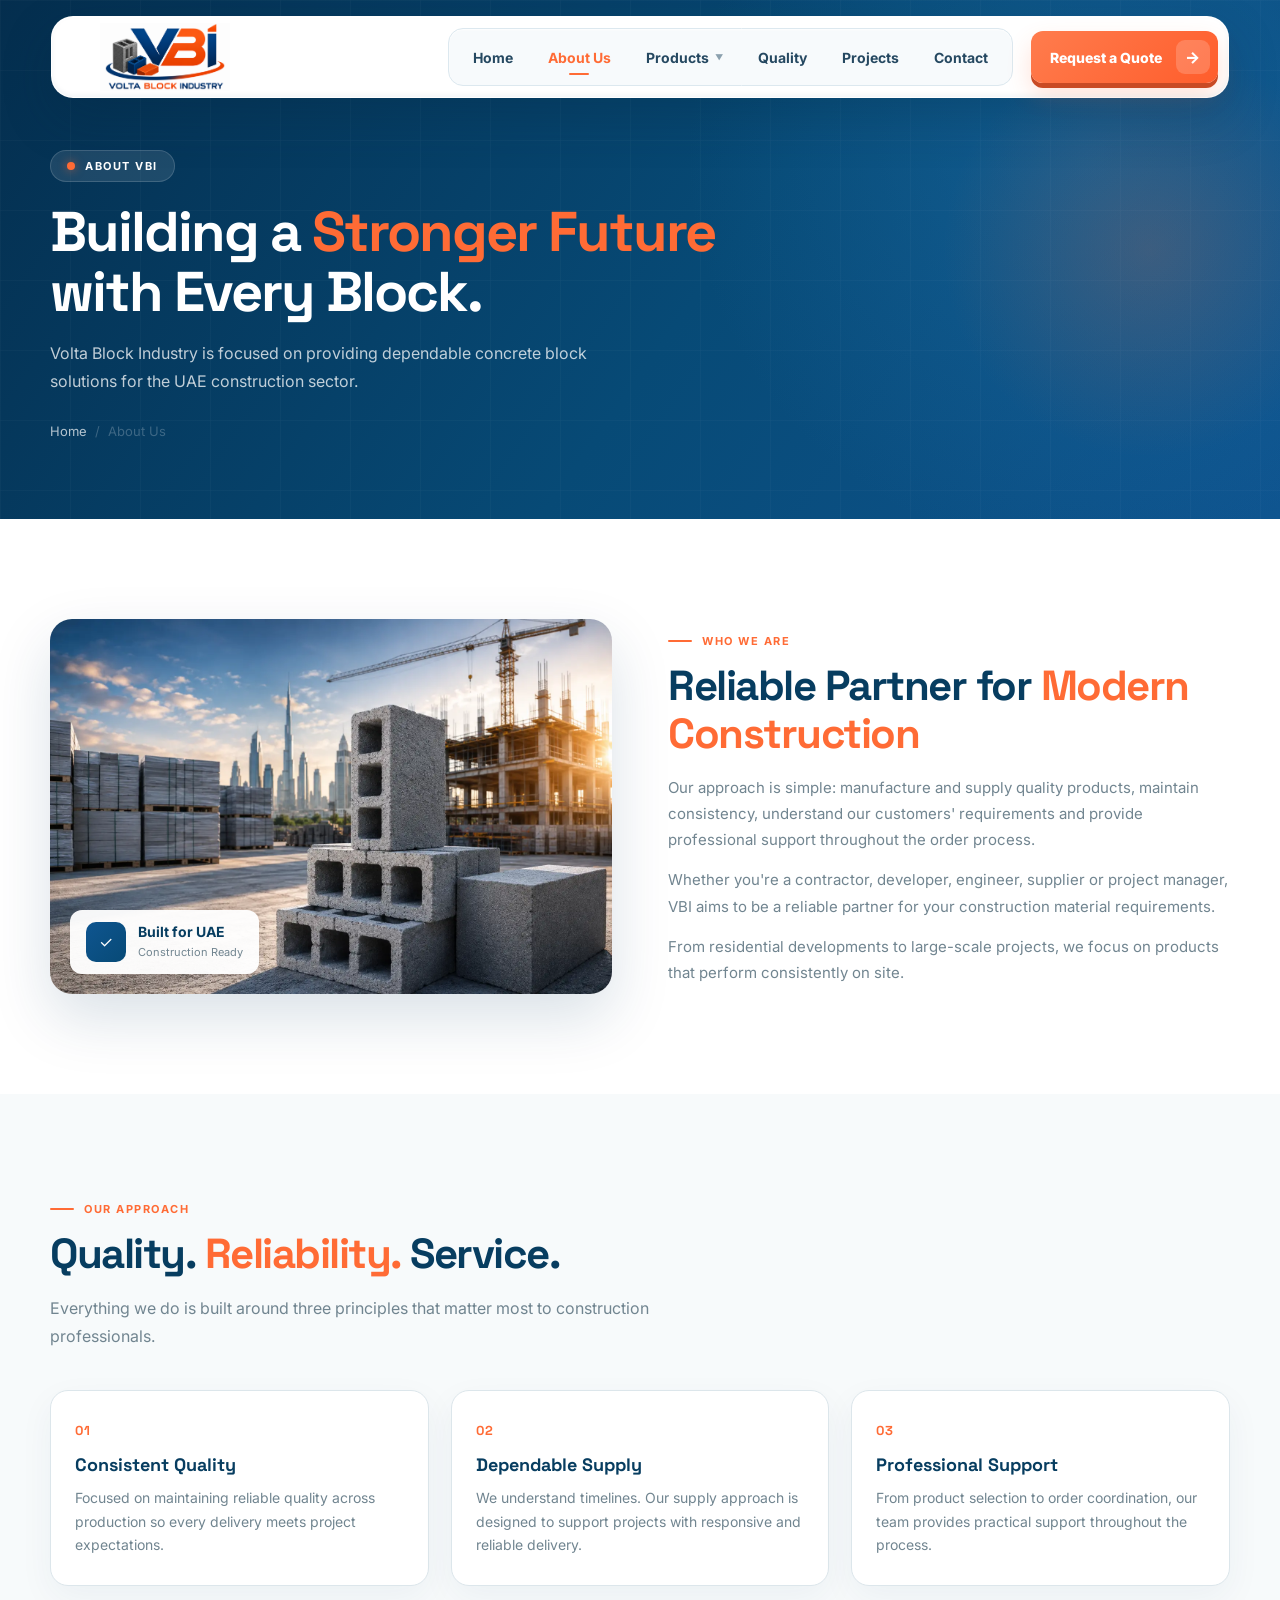
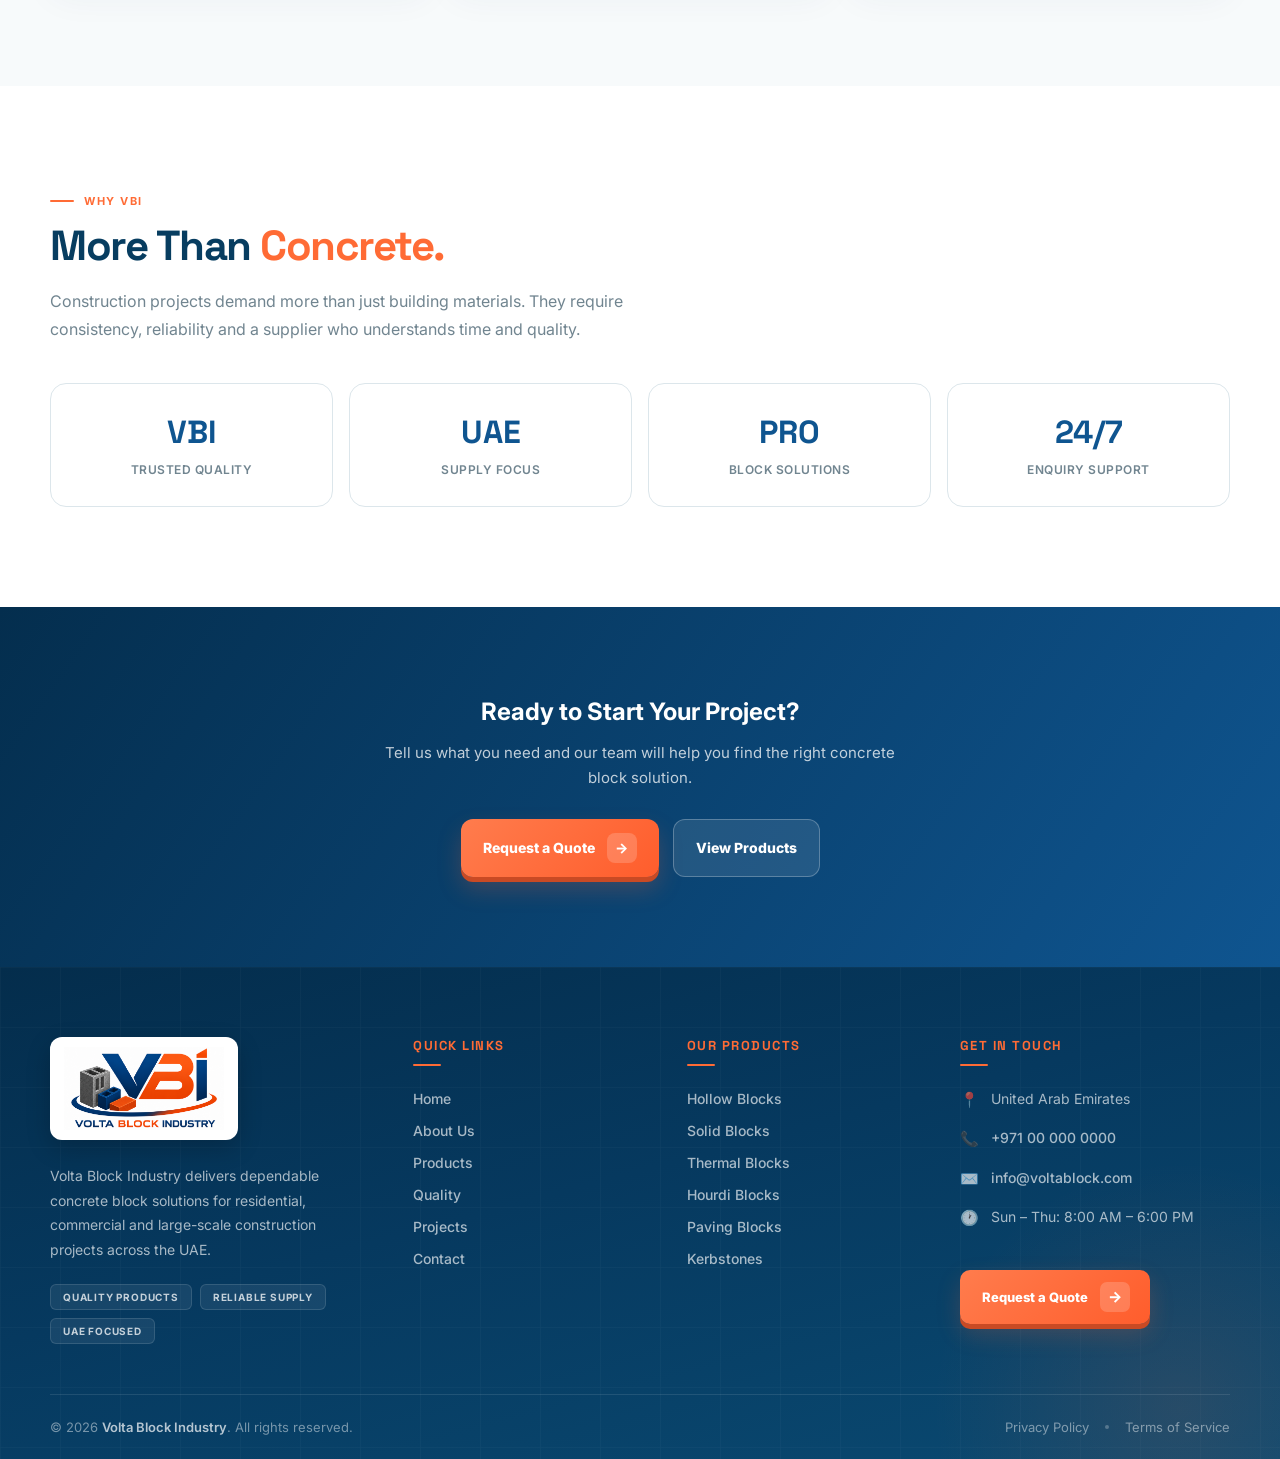
==== about.html @ 6145a767 "Refactor contact and thank-you pages; enhance responsive styles. Updated HTML structure and improved" ====
<!DOCTYPE html>
<html lang="en">
<head>
    <meta charset="UTF-8">
    <meta name="viewport" content="width=device-width, initial-scale=1.0">
    <meta name="description" content="Learn about Volta Block Industry – dependable concrete block solutions for UAE construction.">
    <title>About Us | Volta Block Industry</title>
    <link rel="stylesheet" href="assets/css/main.css">
    <link rel="stylesheet" href="assets/css/responsive.css">
    <link rel="stylesheet" href="assets/css/pages.css">
    
    <link rel="preconnect" href="https://fonts.googleapis.com">
    <link rel="preconnect" href="https://fonts.gstatic.com" crossorigin>
    <link href="https://fonts.googleapis.com/css2?family=Inter:wght@400;500;600;700;800&family=Space+Grotesk:wght@500;600;700&display=swap" rel="stylesheet">
</head>
<body class="page-body">
<header class="site-header">
    <div class="header-box">
        <a href="index.html" class="logo-box">
            <img src="assets/images/logos/Volta-Brick-logo-two.png" alt="Volta Block Industry">
        </a>
        <nav class="main-nav" id="mainNav">
            <a href="index.html">Home</a>
            <a href="about.html" class="nav-active">About Us</a>
            <a href="products.html" class="product-link">Products <span>▼</span></a>
            <a href="quality.html">Quality</a>
            <a href="projects.html">Projects</a>
            <a href="contact.html">Contact</a>
        </nav>
        <a href="contact.html" class="quote-btn">
            Request a Quote
            <span class="quote-arrow">→</span>
        </a>
        <button class="menu-btn" id="menuBtn" type="button" aria-label="Toggle navigation menu" aria-expanded="false" aria-controls="mainNav">
            <span></span><span></span><span></span>
        </button>
    </div>
</header>

<section class="page-hero">
  <div class="page-hero-grid"></div>
  <div class="page-hero-glow"></div>
  <div class="page-hero-inner">
    <div class="page-hero-badge"><i></i> ABOUT VBI</div>
    <h1>Building a <strong>Stronger Future</strong> with Every Block.</h1>
    <p>Volta Block Industry is focused on providing dependable concrete block solutions for the UAE construction sector.</p>
    <div class="page-breadcrumb">
      <a href="index.html">Home</a>
      <span>/</span>
      <span>About Us</span>
    </div>
  </div>
</section>

<section class="page-section alt">
  <div class="page-container">
    <div class="page-split">
      <div class="page-media">
        <img src="assets/images/hero/Block-first.webp" alt="VBI concrete blocks">
        <div class="page-media-badge">
          <div class="page-media-icon">✓</div>
          <div>
            <strong>Built for UAE</strong>
            <small>Construction Ready</small>
          </div>
        </div>
      </div>
      <div class="page-copy">
        <div class="page-eyebrow">Who We Are</div>
        <h2>Reliable Partner for <strong>Modern Construction</strong></h2>
        <p>Our approach is simple: manufacture and supply quality products, maintain consistency, understand our customers' requirements and provide professional support throughout the order process.</p>
        <p>Whether you're a contractor, developer, engineer, supplier or project manager, VBI aims to be a reliable partner for your construction material requirements.</p>
        <p>From residential developments to large-scale projects, we focus on products that perform consistently on site.</p>
      </div>
    </div>
  </div>
</section>

<section class="page-section">
  <div class="page-container">
    <div class="page-eyebrow">Our Approach</div>
    <h2>Quality. <strong>Reliability.</strong> Service.</h2>
    <p class="page-lead">Everything we do is built around three principles that matter most to construction professionals.</p>
    <div class="feature-grid">
      <div class="feature-card">
        <span class="num">01</span>
        <h3>Consistent Quality</h3>
        <p>Focused on maintaining reliable quality across production so every delivery meets project expectations.</p>
      </div>
      <div class="feature-card">
        <span class="num">02</span>
        <h3>Dependable Supply</h3>
        <p>We understand timelines. Our supply approach is designed to support projects with responsive and reliable delivery.</p>
      </div>
      <div class="feature-card">
        <span class="num">03</span>
        <h3>Professional Support</h3>
        <p>From product selection to order coordination, our team provides practical support throughout the process.</p>
      </div>
    </div>
  </div>
</section>

<section class="page-section alt">
  <div class="page-container">
    <div class="page-eyebrow">Why VBI</div>
    <h2>More Than <strong>Concrete.</strong></h2>
    <p class="page-lead">Construction projects demand more than just building materials. They require consistency, reliability and a supplier who understands time and quality.</p>
    <div class="stats-strip">
      <div class="stat-box"><strong>VBI</strong><span>Trusted Quality</span></div>
      <div class="stat-box"><strong>UAE</strong><span>Supply Focus</span></div>
      <div class="stat-box"><strong>PRO</strong><span>Block Solutions</span></div>
      <div class="stat-box"><strong>24/7</strong><span>Enquiry Support</span></div>
    </div>
  </div>
</section>

<section class="page-cta">
  <div class="page-container">
    <h2>Ready to Start Your Project?</h2>
    <p>Tell us what you need and our team will help you find the right concrete block solution.</p>
    <div class="page-cta-actions">
      <a href="contact.html" class="btn-primary">Request a Quote <span>→</span></a>
      <a href="products.html" class="btn-secondary">View Products</a>
    </div>
  </div>
</section>

<footer class="site-footer">
  <div class="footer-grid"></div>
  <div class="footer-glow"></div>
  <div class="footer-container">
    <div class="footer-top">
      <div class="footer-brand">
        <a href="index.html" class="footer-logo">
          <img src="assets/images/logos/Volta-Brick-logo-two.png" alt="Volta Block Industry">
        </a>
        <p>Volta Block Industry delivers dependable concrete block solutions for residential, commercial and large-scale construction projects across the UAE.</p>
        <div class="footer-badges">
          <span>Quality Products</span>
          <span>Reliable Supply</span>
          <span>UAE Focused</span>
        </div>
      </div>
      <div class="footer-col">
        <h4>Quick Links</h4>
        <ul>
          <li><a href="index.html">Home</a></li>
          <li><a href="about.html">About Us</a></li>
          <li><a href="products.html">Products</a></li>
          <li><a href="quality.html">Quality</a></li>
          <li><a href="projects.html">Projects</a></li>
          <li><a href="contact.html">Contact</a></li>
        </ul>
      </div>
      <div class="footer-col">
        <h4>Our Products</h4>
        <ul>
          <li><a href="products.html">Hollow Blocks</a></li>
          <li><a href="products.html">Solid Blocks</a></li>
          <li><a href="products.html">Thermal Blocks</a></li>
          <li><a href="products.html">Hourdi Blocks</a></li>
          <li><a href="products.html">Paving Blocks</a></li>
          <li><a href="products.html">Kerbstones</a></li>
        </ul>
      </div>
      <div class="footer-col footer-contact">
        <h4>Get in Touch</h4>
        <ul class="footer-contact-list">
          <li><span class="footer-icon">📍</span><span>United Arab Emirates</span></li>
          <li><span class="footer-icon">📞</span><a href="tel:+971000000000">+971 00 000 0000</a></li>
          <li><span class="footer-icon">✉️</span><a href="mailto:info@voltablock.com">info@voltablock.com</a></li>
          <li><span class="footer-icon">🕐</span><span>Sun – Thu: 8:00 AM – 6:00 PM</span></li>
        </ul>
        <a href="contact.html" class="footer-cta">Request a Quote <span>→</span></a>
      </div>
    </div>
    <div class="footer-bottom">
      <p>&copy; 2026 <strong>Volta Block Industry</strong>. All rights reserved.</p>
      <div class="footer-bottom-links">
        <a href="#">Privacy Policy</a>
        <span class="footer-divider"></span>
        <a href="#">Terms of Service</a>
      </div>
    </div>
  </div>
</footer>
<script src="assets/js/main.js" defer></script>
</body>
</html>
---- assets/css/main.css ----
:root {
    --blue: #0f5590;
    --dark: #06395f;
    --deep: #042d4c;
    --orange: #ff6b35;
    --white: #ffffff;
    --text: #183d57;
    --vbi-blue: #0f5590;
    --vbi-dark: #073d60;
    --vbi-orange: #ff6b35;
    --vbi-light: #f5f9fb;
    --vbi-text: #718590;
    --vbi-border: #dce6eb;
    --container-max: 1260px;
    --section-padding: clamp(60px, 8vw, 110px);
}

* {
    margin: 0;
    padding: 0;
    box-sizing: border-box;
}

html {
    scroll-behavior: smooth;
}

body {
    font-family: 'Inter', sans-serif;
    overflow-x: hidden;
    background: #f7fafb;
    color: var(--vbi-dark);
    -webkit-font-smoothing: antialiased;
    -moz-osx-font-smoothing: grayscale;
}
  button,
        a {
            font-family: inherit;
        }
a {
    text-decoration: none;
}


/* =====================================================
   HEADER
===================================================== */

.site-header {
    position: fixed;
    top: 16px;
    left: 0;
    width: 100%;
    z-index: 9999;
}

.header-box {

    width: 92%;
    max-width: 1260px;

    height: 82px;

    margin: auto;

    display: flex;
    align-items: center;

    padding: 6px 10px 6px 18px;

    background:
        white;

    border: 1px solid rgba(255, 255, 255, .95);

    border-radius: 22px;

    box-shadow:

        0 20px 50px rgba(0, 35, 60, .22),

        inset 0 1px 1px rgba(255, 255, 255, 1),

        inset 0 -2px 5px rgba(10, 70, 100, .06);

    backdrop-filter: blur(20px);

    position: relative;
}


/* =====================================================
   LOGO AREA

   IMPORTANT:
   Wrapper controls the logo height so it never
   comes outside the header.
===================================================== */

.logo-box {

    width: 220px;
    height: 70px;

    display: flex;
    align-items: center;
    justify-content: flex-start;

    overflow: hidden;

    flex-shrink: 0;

    position: relative;
}


/*
   Logo itself
*/

.logo-box img {

    display: block;

    width: 190px;
    height: auto;

    max-height: 68px;

    object-fit: contain;

    object-position: center;

    transition:
        transform .4s ease,
        filter .4s ease;
}


/*
   Hover
*/

.logo-box:hover img {

    transform: scale(1.025);

    filter:
        drop-shadow(0 7px 10px rgba(15, 85, 144, .15));
}


/* =====================================================
   NAVIGATION
===================================================== */

.main-nav {

    height: 58px;

    margin-left: auto;

    display: flex;
    align-items: center;

    gap: 35px;

    padding: 0 24px;

    border-radius: 15px;

    background: #f7fafc;

    border: 1px solid #dce8ef;

    box-shadow:
        inset 0 1px 2px rgba(255, 255, 255, .9);

}


.main-nav a {

    position: relative;

    color: #254861;

    font-size: 14px;

    font-weight: 700;

    white-space: nowrap;

    transition: .3s ease;
}


.main-nav a:hover {
    color: var(--orange);
}


.main-nav a::after {

    content: "";

    position: absolute;

    left: 50%;
    bottom: -9px;

    width: 0;
    height: 2px;

    border-radius: 10px;

    background: var(--orange);

    transform: translateX(-50%);

    transition: .3s ease;
}


.main-nav a:hover::after {
    width: 20px;
}


/* Products */

.product-link {

    display: flex;

    align-items: center;

    gap: 6px;
}


.product-link span {

    color: #8ba0ae;

    font-size: 8px;
}


/* =====================================================
   QUOTE BUTTON
===================================================== */

.quote-btn {

    height: 52px;

    margin-left: 18px;

    padding-left: 19px;
    padding-right: 8px;

    display: flex;
    align-items: center;

    gap: 14px;

    color: white;

    background:
        linear-gradient(135deg,
            #ff7c4d,
            #ff5d2c);

    border-radius: 12px;

    font-size: 14px;

    font-weight: 800;

    box-shadow:
        0 5px 0 #c94a24,
        0 12px 25px rgba(255, 107, 53, .20);

    transition: .3s ease;
}


.quote-btn:hover {

    transform: translateY(-3px);

    box-shadow:
        0 8px 0 #c94a24,
        0 18px 30px rgba(255, 107, 53, .28);
}


.quote-arrow {

    width: 34px;
    height: 34px;

    display: flex;
    align-items: center;
    justify-content: center;

    border-radius: 9px;

    background: rgba(255, 255, 255, .18);

    font-size: 16px;
}


/* =====================================================
   MOBILE MENU
===================================================== */

.menu-btn {

    display: none;

    width: 45px;
    height: 45px;

    border: 1px solid #dbe6ed;

    border-radius: 11px;

    background: #f7fafc;

    cursor: pointer;

    align-items: center;
    justify-content: center;

    flex-direction: column;

    gap: 5px;
}


.menu-btn span {

    width: 20px;
    height: 2px;

    border-radius: 5px;

    background: var(--blue);
}


/* =====================================================
   HERO
===================================================== */

.hero {

    min-height: 820px;

    position: relative;

    overflow: hidden;

    color: white;

    background:

        radial-gradient(circle at 85% 40%,
            rgba(33, 119, 176, .55),
            transparent 30%),

        linear-gradient(120deg,
            #042e4e,
            #074a76 58%,
            #0f5590);
}


/* =====================================================
   BACKGROUND GRID
===================================================== */

.hero-grid {

    position: absolute;

    inset: 0;

    opacity: .055;

    background-image:

        linear-gradient(rgba(255, 255, 255, .5) 1px,
            transparent 1px),

        linear-gradient(90deg,
            rgba(255, 255, 255, .5) 1px,
            transparent 1px);

    background-size: 75px 75px;
}


/* =====================================================
   BACKGROUND ORBITS
===================================================== */

.orbit-one {

    position: absolute;

    width: 700px;
    height: 700px;

    right: -260px;
    top: 100px;

    border-radius: 50%;

    border: 1px solid rgba(255, 255, 255, .12);

    box-shadow:

        0 0 0 50px rgba(255, 255, 255, .025),

        0 0 0 100px rgba(255, 255, 255, .012);

    animation:
        rotateOrbit 30s linear infinite;
}


.orbit-two {

    position: absolute;

    width: 480px;
    height: 480px;

    right: -100px;
    top: 210px;

    border-radius: 50%;

    border: 1px dashed rgba(255, 107, 53, .30);

    animation:
        rotateOrbitReverse 22s linear infinite;
}


@keyframes rotateOrbit {

    from {
        transform: rotate(0deg);
    }

    to {
        transform: rotate(360deg);
    }

}


@keyframes rotateOrbitReverse {

    from {
        transform: rotate(360deg);
    }

    to {
        transform: rotate(0deg);
    }

}


/* =====================================================
   SLIDER
===================================================== */

.slider {

    position: relative;

    min-height: 820px;

    width: 100%;
}


.slide {

    position: absolute;

    inset: 0;

    opacity: 0;

    visibility: hidden;

    pointer-events: none;

    transition:
        opacity 1s cubic-bezier(.22, 1, .36, 1);
}


.slide.active {

    opacity: 1;

    visibility: visible;

    pointer-events: auto;
}


.slide-inner {

    width: 92%;
    max-width: 1260px;

    min-height: 820px;

    margin: auto;

    display: flex;
    align-items: center;

    position: relative;
}


/* =====================================================
   LEFT CONTENT
===================================================== */

.hero-content {

    width: 53%;

    position: relative;

    z-index: 10;
}


/* Badge */

.hero-badge {

    display: inline-flex;

    align-items: center;

    gap: 9px;

    padding: 9px 16px;

    border-radius: 50px;

    border: 1px solid rgba(255, 255, 255, .22);

    background: rgba(255, 255, 255, .055);

    backdrop-filter: blur(12px);

    color: white;

    font-size: 10px;

    font-weight: 800;

    letter-spacing: .6px;

    text-transform: uppercase;
}


.badge-dot {

    width: 8px;
    height: 8px;

    border-radius: 50%;

    background: var(--orange);

    box-shadow:
        0 0 14px var(--orange);
}


/* Heading */

.hero-content h1 {

    margin-top: 27px;

    font-family: 'Space Grotesk', sans-serif;

    font-size: clamp(50px, 5.4vw, 76px);

    line-height: 1.01;

    letter-spacing: -4px;

    font-weight: 600;
}


.hero-content h1 span {
    color: var(--orange);
}


/* Text */

.hero-description {

    max-width: 590px;

    margin-top: 26px;

    color: rgba(255, 255, 255, .68);

    font-size: 16px;

    line-height: 1.9;
}


/* =====================================================
   HERO BUTTONS
===================================================== */

.hero-actions {

    display: flex;

    align-items: center;

    gap: 14px;

    margin-top: 31px;
}


.primary-btn {

    height: 52px;

    display: flex;
    align-items: center;

    gap: 14px;

    padding-left: 20px;
    padding-right: 8px;

    border-radius: 11px;

    color: white;

    background:
        linear-gradient(135deg,
            #ff7b4d,
            #ff5d2c);

    box-shadow:
        0 5px 0 #c94b24;

    font-size: 14px;

    font-weight: 800;

    transition: .3s ease;
}


.primary-btn:hover {

    transform: translateY(-3px);

    box-shadow:
        0 8px 0 #c94b24;
}


.primary-arrow {

    width: 34px;
    height: 34px;

    display: flex;
    align-items: center;
    justify-content: center;

    border-radius: 8px;

    background: rgba(255, 255, 255, .18);

    font-size: 16px;
}


.secondary-btn {

    height: 52px;

    display: flex;
    align-items: center;

    padding: 0 22px;

    color: white;

    border: 1px solid rgba(255, 255, 255, .25);

    border-radius: 11px;

    background: rgba(255, 255, 255, .05);

    backdrop-filter: blur(10px);

    font-size: 14px;

    font-weight: 700;

    transition: .3s ease;
}


.secondary-btn:hover {

    background: white;

    color: var(--blue);
}


/* =====================================================
   STATS
===================================================== */

.hero-stats {

    display: flex;

    gap: 40px;

    margin-top: 42px;
}


.stat {

    display: flex;

    flex-direction: column;

    gap: 5px;
}


.stat strong {

    color: var(--orange);

    font-family: 'Space Grotesk';

    font-size: 18px;
}


.stat span {

    color: rgba(255, 255, 255, .42);

    font-size: 10px;

    letter-spacing: 1px;

    text-transform: uppercase;
}


/* =====================================================
   RIGHT IMAGE
===================================================== */

.hero-visual {

    position: absolute;

    right: -5px;

    top: 50%;

    width: 590px;
    height: 550px;

    transform: translateY(-50%);

    z-index: 5;
}


/* Image Card */

.image-card {

    position: absolute;

    top: 45px;
    right: 20px;

    width: 520px;
    height: 430px;

    overflow: hidden;

    border-radius: 28px;

    border: 1px solid rgba(255, 255, 255, .23);

    background: #163d5b;

    box-shadow:

        0 35px 80px rgba(0, 0, 0, .34),

        0 0 0 8px rgba(255, 255, 255, .025);

    transform:
        perspective(1200px) rotateY(-7deg);

    transition:
        transform .8s cubic-bezier(.22, 1, .36, 1);
}


.image-card:hover {

    transform:
        perspective(1200px) rotateY(-2deg) scale(1.015);
}


.image-card img {

    width: 100%;
    height: 100%;

    object-fit: cover;

    transform: scale(1.05);

    transition:
        transform 7s cubic-bezier(.22, 1, .36, 1);
}


.slide.active .image-card img {
    transform: scale(1.12);
}


.image-card::after {

    content: "";

    position: absolute;

    inset: 0;

    background:
        linear-gradient(135deg,
            rgba(15, 85, 144, .05),
            rgba(255, 107, 53, .25));
}


/* =====================================================
   FLOAT CARD
===================================================== */

.info-card {

    position: absolute;

    left: -5px;

    bottom: 45px;

    width: 215px;

    min-height: 76px;

    display: flex;

    align-items: center;

    gap: 12px;

    padding: 12px;

    border-radius: 15px;

    background: rgba(4, 40, 65, .92);

    border: 1px solid rgba(255, 255, 255, .15);

    backdrop-filter: blur(16px);

    box-shadow:
        0 20px 45px rgba(0, 0, 0, .30);

    animation:
        floatingCard 5s ease-in-out infinite;
}


.info-icon {

    width: 43px;
    height: 43px;

    flex-shrink: 0;

    display: flex;
    align-items: center;
    justify-content: center;

    border-radius: 10px;

    background: var(--orange);

    font-weight: 800;
}


.info-card strong {

    display: block;

    font-size: 12px;
}


.info-card small {

    display: block;

    margin-top: 5px;

    color: rgba(255, 255, 255, .43);

    font-size: 11px;
}


@keyframes floatingCard {

    0%,
    100% {
        transform: translateY(0);
    }

    50% {
        transform: translateY(-9px);
    }

}


/* =====================================================
   ORANGE 3D CARD
===================================================== */

.orange-card {

    position: absolute;

    right: -2px;

    bottom: 18px;

    width: 145px;
    height: 75px;

    display: flex;
    align-items: center;
    justify-content: center;

    border-radius: 14px;

    background:
        linear-gradient(135deg,
            #ff7b4c,
            #f45222);

    box-shadow:
        0 22px 45px rgba(0, 0, 0, .30);

    color: white;

    font-family: 'Space Grotesk';

    font-size: 15px;

    font-weight: 700;

    transform: rotate(-4deg);

    animation:
        orangeFloat 5.5s ease-in-out infinite;
}


@keyframes orangeFloat {

    0%,
    100% {
        transform:
            rotate(-4deg) translateY(0);
    }

    50% {
        transform:
            rotate(-2deg) translateY(-10px);
    }

}


/* =====================================================
   SLIDE DIFFERENT ANIMATIONS
===================================================== */


/* -------- SLIDE 1 -------- */

.slide-one .hero-content {

    opacity: 0;

    transform: translateX(-45px);
}


.slide-one .hero-visual {

    opacity: 0;

    transform:
        translateY(-50%) translateX(45px);
}


.slide-one.active .hero-content {

    animation:
        slideOneText 1s cubic-bezier(.22, 1, .36, 1) forwards;
}


.slide-one.active .hero-visual {

    animation:
        slideOneImage 1.15s cubic-bezier(.22, 1, .36, 1) forwards;
}


@keyframes slideOneText {

    to {
        opacity: 1;
        transform: translateX(0);
    }

}


@keyframes slideOneImage {

    to {
        opacity: 1;

        transform:
            translateY(-50%) translateX(0);
    }

}


/* -------- SLIDE 2 -------- */

.slide-two .hero-content {

    opacity: 0;

    transform: translateY(40px);
}


.slide-two .hero-visual {

    opacity: 0;

    transform:
        translateY(-50%) scale(.92);
}


.slide-two.active .hero-content {

    animation:
        slideTwoText 1s cubic-bezier(.22, 1, .36, 1) forwards;
}


.slide-two.active .hero-visual {

    animation:
        slideTwoImage 1.2s cubic-bezier(.22, 1, .36, 1) forwards;
}


@keyframes slideTwoText {

    to {
        opacity: 1;
        transform: translateY(0);
    }

}


@keyframes slideTwoImage {

    to {
        opacity: 1;

        transform:
            translateY(-50%) scale(1);
    }

}


/* -------- SLIDE 3 -------- */

.slide-three .hero-content {

    opacity: 0;

    transform: translateX(-25px);
}


.slide-three .hero-visual {

    opacity: 0;

    transform:
        translateY(-50%) translateX(30px) rotate(2deg) scale(.96);
}


.slide-three.active .hero-content {

    animation:
        slideThreeText 1s cubic-bezier(.22, 1, .36, 1) forwards;
}


.slide-three.active .hero-visual {

    animation:
        slideThreeImage 1.15s cubic-bezier(.22, 1, .36, 1) forwards;
}


@keyframes slideThreeText {

    to {
        opacity: 1;
        transform: translateX(0);
    }

}


@keyframes slideThreeImage {

    to {

        opacity: 1;

        transform:
            translateY(-50%) translateX(0) rotate(0) scale(1);

    }

}


/* =====================================================
   CONTROLS
===================================================== */

.slider-controls {

    position: absolute;

    left: 4%;

    bottom: 28px;

    display: flex;

    align-items: center;

    gap: 8px;

    z-index: 100;
}


.slider-arrow {

    width: 42px;
    height: 42px;

    display: flex;
    align-items: center;
    justify-content: center;

    color: white;

    border: 1px solid rgba(255, 255, 255, .22);

    border-radius: 10px;

    background: rgba(255, 255, 255, .06);

    cursor: pointer;

    transition: .3s ease;
}


.slider-arrow:hover {

    background: white;

    color: var(--blue);

    transform: translateY(-2px);
}


.slider-dots {

    display: flex;

    align-items: center;

    gap: 6px;

    margin-left: 8px;
}


.slider-dot {

    width: 18px;
    height: 4px;

    border: 0;

    border-radius: 20px;

    background: rgba(255, 255, 255, .23);

    cursor: pointer;

    transition: .45s ease;
}


.slider-dot.active {

    width: 40px;

    background: var(--orange);
}


/* =====================================================
   COUNTER
===================================================== */

.slider-counter {

    position: absolute;

    right: 4%;

    bottom: 34px;

    z-index: 100;

    display: flex;

    align-items: center;

    gap: 10px;

    color: rgba(255, 255, 255, .4);

    font-size: 10px;

    letter-spacing: 2px;
}


.slider-counter strong {

    color: white;

    font-family: 'Space Grotesk';

    font-size: 18px;
}


.slider-counter i {

    width: 30px;
    height: 1px;

    background: rgba(255, 255, 255, .25);
}


/* =====================================================
   PROGRESS
===================================================== */

.slider-progress {

    position: absolute;

    left: 0;
    bottom: 0;

    width: 100%;
    height: 3px;

    background: rgba(255, 255, 255, .08);

    z-index: 200;
}


.slider-progress span {

    display: block;

    width: 0;

    height: 100%;

    background:
        linear-gradient(90deg,
            var(--blue),
            var(--orange));
}


.slider-progress span.running {

    width: 100%;

    transition:
        width 6.5s linear;
}

/* =====================================================
     Reliable Blocks  Section 
=====================================================  */
.vbi-trust-section {

    position: relative;

    overflow: hidden;

    padding: 120px 0 110px;

    background: #f5f8fa;

    color: #12384f;

}


/* =====================================================
   BACKGROUND
===================================================== */

.trust-grid {

    position: absolute;

    inset: 0;

    opacity: .45;

    background-image:

        linear-gradient(rgba(15, 85, 144, .045) 1px,
            transparent 1px),

        linear-gradient(90deg,
            rgba(15, 85, 144, .045) 1px,
            transparent 1px);

    background-size: 70px 70px;

    pointer-events: none;
}


.trust-glow {

    position: absolute;

    border-radius: 50%;

    filter: blur(10px);

    pointer-events: none;
}


.trust-glow-1 {

    width: 450px;
    height: 450px;

    right: -180px;
    top: 80px;

    background:
        radial-gradient(circle,
            rgba(15, 85, 144, .12),
            transparent 68%);
}


.trust-glow-2 {

    width: 350px;
    height: 350px;

    left: -180px;
    bottom: -100px;

    background:
        radial-gradient(circle,
            rgba(255, 107, 53, .08),
            transparent 68%);
}


/* =====================================================
   CONTAINER
===================================================== */

.trust-container {

    width: 92%;

    max-width: 1260px;

    margin: auto;

    position: relative;

    z-index: 2;
}


/* =====================================================
   TOP
===================================================== */

.trust-top {

    display: grid;

    grid-template-columns:
        1.05fr .95fr;

    gap: 80px;

    align-items: center;

}


/* =====================================================
   LABEL
===================================================== */

.trust-label {

    display: inline-flex;

    align-items: center;

    gap: 9px;

    padding: 9px 15px;

    border-radius: 50px;

    color: #0f5590;

    background: #eaf2f7;

    border: 1px solid #d6e5ee;

    font-size: 10px;

    font-weight: 800;

    letter-spacing: 1.4px;
}


.trust-label span {

    width: 7px;
    height: 7px;

    border-radius: 50%;

    background: #ff6b35;

    box-shadow:
        0 0 12px rgba(255, 107, 53, .5);
}


/* =====================================================
   HEADING
===================================================== */

.trust-content h2 {

    max-width: 650px;

    margin-top: 24px;

    font-family: 'Space Grotesk', 'Inter', sans-serif;

    font-size: clamp(42px, 4.4vw, 64px);

    line-height: 1.05;

    letter-spacing: -3px;

    font-weight: 600;

    color: #073d63;
}


.trust-content h2 strong {

    display: inline;

    color: #ff6b35;

    font-weight: 600;
}


/* =====================================================
   PARAGRAPHS
===================================================== */

.trust-content p {

    max-width: 670px;

    margin-top: 23px;

    color: #647b8a;

    font-size: 16px;

    line-height: 1.9;
}


.trust-content p+p {

    margin-top: 13px;
}


/* =====================================================
   BUTTON
===================================================== */

.trust-btn {

    display: inline-flex;

    align-items: center;

    gap: 13px;

    height: 52px;

    margin-top: 29px;

    padding-left: 20px;
    padding-right: 8px;

    color: #fff;

    background:
        linear-gradient(135deg,
            #ff7b4d,
            #ff5d2c);

    border-radius: 11px;

    font-size: 14px;

    font-weight: 800;

    box-shadow:
        0 5px 0 #c94b24,
        0 14px 28px rgba(255, 107, 53, .18);

    transition:
        transform .3s ease,
        box-shadow .3s ease;
}


.trust-btn span {

    width: 34px;
    height: 34px;

    display: flex;

    align-items: center;
    justify-content: center;

    border-radius: 8px;

    background: rgba(255, 255, 255, .18);

    font-size: 16px;
}


.trust-btn:hover {

    transform: translateY(-3px);

    box-shadow:
        0 8px 0 #c94b24,
        0 20px 35px rgba(255, 107, 53, .23);
}


/* =====================================================
   VISUAL
===================================================== */

.trust-visual {

    height: 500px;

    position: relative;

    display: flex;

    align-items: center;

    justify-content: center;

}


/* =====================================================
   RINGS
===================================================== */

.visual-ring {

    position: absolute;

    border-radius: 50%;

    border: 1px solid rgba(15, 85, 144, .12);

    pointer-events: none;
}


.ring-one {

    width: 430px;
    height: 430px;

    animation:
        ringRotate 25s linear infinite;
}


.ring-two {

    width: 330px;
    height: 330px;

    border:
        1px dashed rgba(255, 107, 53, .25);

    animation:
        ringRotateReverse 20s linear infinite;
}

@keyframes ringRotate {

    from {
        transform: rotate(0deg);
    }

    to {
        transform: rotate(360deg);
    }

}


@keyframes ringRotateReverse {

    from {
        transform: rotate(360deg);
    }

    to {
        transform: rotate(0deg);
    }

}


/* =====================================================
   ORBIT DOT
===================================================== */

.visual-orbit {

    position: absolute;

    width: 100%;
    height: 100%;

    pointer-events: none;
}


.visual-orbit::before {

    content: "";

    position: absolute;

    width: 10px;
    height: 10px;

    top: 70px;
    right: 90px;

    border-radius: 50%;

    background: #ff6b35;

    box-shadow:
        0 0 20px rgba(255, 107, 53, .5);

    animation:
        orbitDot 5s ease-in-out infinite;
}


@keyframes orbitDot {

    0%,
    100% {
        transform: translate(0, 0);
    }

    50% {
        transform: translate(-80px, 100px);
    }

}


/* =====================================================
   MAIN CONCRETE BLOCK
===================================================== */

.main-block {

    position: absolute;

    width: 275px;
    height: 185px;

    left: 50%;

    top: 50%;

    transform:
        translate(-50%, -50%) perspective(600px) rotate(-6deg) skewY(2deg);

    border-radius: 10px;

    background:

        linear-gradient(145deg,
            #d9dee0 0%,
            #9da7aa 40%,
            #6d777b 100%);

    box-shadow:

        20px 30px 35px rgba(11, 46, 65, .22),

        inset 5px 5px 10px rgba(255, 255, 255, .55),

        inset -8px -10px 15px rgba(0, 0, 0, .16);

    animation:
        blockFloat 5s ease-in-out infinite;

}


/* Concrete texture */

.main-block::before {

    content: "";

    position: absolute;

    inset: 0;

    border-radius: 10px;

    opacity: .18;

    background-image:
        radial-gradient(#ffffff 1px,
            transparent 1px);

    background-size: 8px 8px;

}


/* =====================================================
   BLOCK HOLES
===================================================== */

.block-hole {

    position: absolute;

    top: 30px;

    width: 67px;
    height: 125px;

    border-radius: 8px;

    background:

        linear-gradient(145deg,
            #1f2b30,
            #39464a);

    box-shadow:

        inset 5px 5px 9px rgba(0, 0, 0, .65),

        inset -2px -2px 4px rgba(255, 255, 255, .12);

}


.hole-1 {
    left: 45px;
}


.hole-2 {
    right: 45px;
}


/* =====================================================
   SMALL BLOCKS
===================================================== */

.small-block {

    position: absolute;

    border-radius: 7px;

    box-shadow:
        15px 20px 25px rgba(0, 0, 0, .18);
}


/* Blue */

.blue-block {

    width: 145px;
    height: 88px;

    left: 55px;
    bottom: 60px;

    transform:
        rotate(-7deg);

    background:

        linear-gradient(145deg,
            #176aa7,
            #073f70);

    z-index: 4;

    animation:
        smallBlockOne 5s ease-in-out infinite;
}


.small-hole {

    position: absolute;

    top: 17px;

    width: 28px;
    height: 54px;

    border-radius: 4px;

    background: #062d4d;

    box-shadow:
        inset 3px 3px 6px rgba(0, 0, 0, .6);
}


.small-hole:first-child {
    left: 28px;
}


.small-hole:last-child {
    right: 28px;
}


/* Orange */

.orange-block {

    width: 155px;
    height: 75px;

    right: 52px;
    bottom: 45px;

    transform:
        rotate(7deg);

    background:

        linear-gradient(145deg,
            #ff8053,
            #e84c1e);

    z-index: 5;

    animation:
        smallBlockTwo 5.5s ease-in-out infinite;
}


@keyframes blockFloat {

    0%,
    100% {

        transform:
            translate(-50%, -50%) perspective(600px) rotate(-6deg) skewY(2deg);

    }

    50% {

        transform:
            translate(-50%, -57%) perspective(600px) rotate(-3deg) skewY(2deg);

    }

}


@keyframes smallBlockOne {

    0%,
    100% {
        transform: rotate(-7deg) translateY(0);
    }

    50% {
        transform: rotate(-4deg) translateY(-9px);
    }

}


@keyframes smallBlockTwo {

    0%,
    100% {
        transform: rotate(7deg) translateY(0);
    }

    50% {
        transform: rotate(4deg) translateY(-11px);
    }

}


/* =====================================================
   QUALITY BADGE
===================================================== */

.quality-badge {

    position: absolute;

    left: 8px;

    top: 80px;

    min-width: 205px;

    padding: 13px;

    display: flex;

    align-items: center;

    gap: 11px;

    border-radius: 13px;

    background:
        rgba(255, 255, 255, .92);

    border: 1px solid #e4edf2;

    box-shadow:
        0 18px 35px rgba(15, 64, 90, .14);

    backdrop-filter: blur(15px);

    z-index: 10;

    animation:
        badgeFloat 5s ease-in-out infinite;
}


.quality-icon {

    width: 39px;
    height: 39px;

    display: flex;

    align-items: center;
    justify-content: center;

    flex-shrink: 0;

    border-radius: 10px;

    color: #fff;

    background: #0f5590;

    font-size: 18px;

    box-shadow:
        0 7px 15px rgba(15, 85, 144, .2);
}


.quality-badge strong {

    display: block;

    color: #123b54;

    font-size: 12px;
}


.quality-badge small {

    display: block;

    margin-top: 4px;

    color: #8a9ba5;

    font-size: 10px;
}


@keyframes badgeFloat {

    0%,
    100% {
        transform: translateY(0);
    }

    50% {
        transform: translateY(-8px);
    }

}


/* =====================================================
   UAE BADGE
===================================================== */

.uae-badge {

    position: absolute;

    right: 5px;

    top: 60px;

    display: flex;

    align-items: center;

    gap: 7px;

    padding: 9px 13px;

    color: #0f5590;

    background: #fff;

    border-radius: 50px;

    box-shadow:
        0 12px 25px rgba(15, 64, 90, .12);

    font-size: 10px;

    font-weight: 800;

    z-index: 10;
}


.uae-dot {

    width: 7px;
    height: 7px;

    border-radius: 50%;

    background: #ff6b35;
}


/* =====================================================
   CARDS
===================================================== */

.trust-cards {

    display: grid;

    grid-template-columns:
        repeat(3, 1fr);

    gap: 18px;

    margin-top: 75px;
}


.trust-card {

    min-height: 205px;

    position: relative;

    padding: 27px 28px;

    border-radius: 18px;

    background: #fff;

    border: 1px solid #e1ebf0;

    box-shadow:
        0 12px 30px rgba(14, 57, 78, .055);

    overflow: hidden;

    transition:
        transform .4s cubic-bezier(.22, 1, .36, 1),
        box-shadow .4s ease,
        border-color .4s ease;
}


.trust-card::before {

    content: "";

    position: absolute;

    left: 0;
    top: 0;

    width: 100%;
    height: 3px;

    background:
        linear-gradient(90deg,
            #0f5590,
            #ff6b35);

    transform: scaleX(0);

    transform-origin: left;

    transition: .4s ease;
}


.trust-card:hover {

    transform:
        translateY(-9px);

    border-color: #d3e2ea;

    box-shadow:
        0 25px 45px rgba(14, 57, 78, .12);
}


.trust-card:hover::before {

    transform: scaleX(1);
}


/* Number */

.card-number {

    position: absolute;

    top: 22px;
    right: 25px;

    color: #e8eff3;

    font-family: 'Space Grotesk';

    font-size: 27px;

    font-weight: 700;
}


/* Icon */

.card-icon {

    width: 50px;
    height: 50px;

    display: flex;

    align-items: center;
    justify-content: center;

    border-radius: 13px;

    color: #0f5590;

    background: #edf5f9;

    transition: .35s ease;
}


.card-icon svg {

    width: 25px;
    height: 25px;
}


.trust-card:hover .card-icon {

    color: #fff;

    background: #ff6b35;

    transform:
        rotate(-5deg) scale(1.05);
}


/* Content */

.card-content {

    margin-top: 20px;

    padding-right: 25px;
}


.card-content h3 {

    color: #123c56;

    font-family: 'Space Grotesk';

    font-size: 20px;

    font-weight: 600;
}


.card-content p {

    margin-top: 9px;

    color: #718591;

    font-size: 14px;

    line-height: 1.7;
}


/* Arrow */

.card-arrow {

    position: absolute;

    right: 25px;
    bottom: 23px;

    width: 29px;
    height: 29px;

    display: flex;

    align-items: center;
    justify-content: center;

    border-radius: 8px;

    color: #0f5590;

    background: #f1f6f9;

    font-size: 13px;

    transition: .35s ease;
}


.trust-card:hover .card-arrow {

    color: #fff;

    background: #0f5590;

    transform:
        translateX(4px);
}

.vbi-products-section {

    position: relative;

    overflow: hidden;

    padding: 100px 0 70px;

    background:white;
}


/* =========================================================
   BACKGROUND GRID
========================================================= */

.vbi-bg-grid {

    position: absolute;

    inset: 0;

    pointer-events: none;

    opacity: .7;

    background-image:

        linear-gradient(rgba(15, 85, 144, .045) 1px,
            transparent 1px),

        linear-gradient(90deg,
            rgba(15, 85, 144, .045) 1px,
            transparent 1px);

    background-size: 64px 64px;
}


/* =========================================================
   BACKGROUND GLOW
========================================================= */

.vbi-glow {

    position: absolute;

    border-radius: 50%;

    pointer-events: none;

    filter: blur(5px);
}

.vbi-glow-1 {

    width: 600px;
    height: 600px;

    top: 0;
    right: -350px;

    background:
        radial-gradient(circle,
            rgba(15, 85, 144, .12),
            transparent 68%);
}

.vbi-glow-2 {

    width: 500px;
    height: 500px;

    bottom: 150px;
    left: -350px;

    background:
        radial-gradient(circle,
            rgba(255, 107, 53, .09),
            transparent 68%);
}


/* =========================================================
   CONTAINER
========================================================= */

.vbi-container {

    position: relative;

    z-index: 5;

    width: 92%;

    max-width: 1280px;

    margin: auto;
}


/* =========================================================
   PRODUCTS HEADER
========================================================= */

.vbi-products-heading {

    display: grid;

    grid-template-columns:
        1fr .9fr;

    gap: 65px;

    align-items: center;

    margin-bottom: 65px;
}


/* =========================================================
   LEFT HEADING
========================================================= */

.vbi-heading-left {

    position: relative;

    z-index: 5;
}


.vbi-eyebrow {

    display: flex;

    align-items: center;

    gap: 10px;

    color: var(--vbi-blue);

    font-size: 10px;

    font-weight: 900;

    letter-spacing: 2.3px;
}


.vbi-eyebrow span {

    width: 30px;

    height: 2px;

    background: var(--vbi-orange);
}


.vbi-heading-left h1 {

    margin-top: 20px;

    color: var(--vbi-dark);

    font-size:
        clamp(42px, 5vw, 68px);

    line-height: 1.03;

    letter-spacing: -3.5px;

    font-weight: 700;
}


.vbi-heading-left h1 span {

    display: block;
}


.vbi-heading-left h1 strong {

    display: block;

    color: var(--vbi-orange);

    font-weight: 700;
}


/* =========================================================
   RIGHT HEADER AREA
========================================================= */

.vbi-heading-right {

    position: relative;

    min-height: 500px;

    display: flex;

    flex-direction: column;

    justify-content: center;

    padding-left: 10px;
}


/* Faint VBI */

.vbi-heading-right::after {

    content: "VBI";

    position: absolute;

    right: -40px;

    top: 0;

    font-size: 150px;

    line-height: 1;

    font-weight: 900;

    color:
        rgba(15, 85, 144, .035);

    pointer-events: none;
}


/* =========================================================
   3D VISUAL
========================================================= */

.vbi-visual {

    position: relative;

    height: 350px;

    display: flex;

    align-items: center;

    justify-content: center;

    margin-bottom: 15px;
}


/* =========================================================
   RINGS
========================================================= */

.vbi-ring {

    position: absolute;

    border-radius: 50%;

    pointer-events: none;
}


.vbi-ring-1 {

    width: 350px;
    height: 350px;

    border:
        1px solid rgba(15, 85, 144, .12);
}


.vbi-ring-2 {

    width: 270px;
    height: 270px;

    border:
        1px dashed rgba(255, 107, 53, .28);

    animation:
        vbiRotate 18s linear infinite;
}


.vbi-ring-3 {

    width: 200px;
    height: 200px;

    border:
        1px solid rgba(15, 85, 144, .09);
}


@keyframes vbiRotate {

    from {
        transform: rotate(0deg);
    }

    to {
        transform: rotate(360deg);
    }
}


/* =========================================================
   MAIN BLOCK IMAGE
========================================================= */

.vbi-main-image {

    position: relative;

    z-index: 5;

    width: 410px;

    max-width: 90%;

    height: 315px;

    object-fit: contain;

    filter:
        drop-shadow(20px 28px 18px rgba(5, 40, 58, .22));

    animation:
        vbiFloat 5s ease-in-out infinite;

    transition:
        transform .5s ease;
}


.vbi-visual:hover .vbi-main-image {

    transform:
        scale(1.06) translateY(-5px);
}


@keyframes vbiFloat {

    0%,
    100% {
        transform: translateY(0);
    }

    50% {
        transform: translateY(-10px);
    }
}


/* =========================================================
   ORANGE DOT
========================================================= */

.vbi-dot {

    position: absolute;

    right: 65px;

    top: 55px;

    width: 9px;

    height: 9px;

    border-radius: 50%;

    background:
        var(--vbi-orange);

    box-shadow:
        0 0 0 7px rgba(255, 107, 53, .08),

        0 0 25px rgba(255, 107, 53, .35);

    animation:
        vbiPulse 2.5s ease-in-out infinite;
}


@keyframes vbiPulse {

    0%,
    100% {
        transform: scale(1);
    }

    50% {
        transform: scale(1.5);
    }
}


/* =========================================================
   FLOATING BADGES
========================================================= */

.vbi-floating-card {

    position: absolute;

    z-index: 10;

    display: flex;

    align-items: center;

    gap: 10px;

    padding: 10px 14px;

    border:
        1px solid rgba(15, 85, 144, .12);

    border-radius: 10px;

    background:
        rgba(255, 255, 255, .90);

    backdrop-filter:
        blur(12px);

    box-shadow:
        0 15px 35px rgba(7, 50, 70, .10);

    animation:
        vbiBadgeFloat 4s ease-in-out infinite;
}


.vbi-quality-card {

    left: 0;

    bottom: 35px;
}


.vbi-uae-card {

    right: 0;

    top: 35px;

    animation-delay: 1s;
}


@keyframes vbiBadgeFloat {

    0%,
    100% {
        transform: translateY(0);
    }

    50% {
        transform: translateY(-8px);
    }
}


.vbi-badge-icon {

    width: 31px;

    height: 31px;

    display: flex;

    align-items: center;

    justify-content: center;

    border-radius: 7px;

    background:
        var(--vbi-blue);

    color: white;

    font-size: 13px;

    font-weight: 900;
}


.vbi-uae-card .vbi-badge-icon {

    background:
        var(--vbi-orange);
}


.vbi-floating-card small {

    display: block;

    color: #8999a2;

    font-size: 7px;

    font-weight: 900;

    letter-spacing: 1px;
}


.vbi-floating-card strong {

    display: block;

    margin-top: 2px;

    color: var(--vbi-dark);

    font-size: 11px;

    font-weight: 800;
}


/* =========================================================
   RIGHT PARAGRAPH
========================================================= */

.vbi-heading-right>p {

    position: relative;

    z-index: 5;

    max-width: 550px;

    color: var(--vbi-text);

    font-size: 16px;

    line-height: 1.8;
}


/* =========================================================
   EXPLORE BUTTON
========================================================= */

.vbi-explore-btn {

    position: relative;

    z-index: 5;

    display: inline-flex;

    align-items: center;

    gap: 12px;

    width: fit-content;

    margin-top: 20px;

    padding:
        8px 8px 8px 19px;

    border-radius: 9px;

    background:
        var(--vbi-blue);

    color: white;

    text-decoration: none;

    font-size: 14px;

    font-weight: 800;

    transition: .35s ease;
}


.vbi-explore-btn span {

    width: 37px;

    height: 37px;

    display: flex;

    align-items: center;

    justify-content: center;

    border-radius: 7px;

    background:
        var(--vbi-orange);

    font-size: 17px;

    transition: .35s ease;
}


.vbi-explore-btn:hover {

    transform:
        translateY(-4px);

    box-shadow:
        0 18px 35px rgba(15, 85, 144, .20);
}


.vbi-explore-btn:hover span {

    transform:
        translate(3px, -3px);
}


/* =========================================================
   PRODUCT GRID
========================================================= */
.vbi-products-section {

            position: relative;

            overflow: hidden;

            padding: 100px 0 70px;

            background:white;
        }


        /* =========================================================
   BACKGROUND GRID
========================================================= */

        .vbi-bg-grid {

            position: absolute;

            inset: 0;

            pointer-events: none;

            opacity: .7;

            background-image:

                linear-gradient(rgba(15, 85, 144, .045) 1px,
                    transparent 1px),

                linear-gradient(90deg,
                    rgba(15, 85, 144, .045) 1px,
                    transparent 1px);

            background-size: 64px 64px;
        }


        /* =========================================================
   BACKGROUND GLOW
========================================================= */

        .vbi-glow {

            position: absolute;

            border-radius: 50%;

            pointer-events: none;

            filter: blur(5px);
        }

        .vbi-glow-1 {

            width: 600px;
            height: 600px;

            top: 0;
            right: -350px;

            background:
                radial-gradient(circle,
                    rgba(15, 85, 144, .12),
                    transparent 68%);
        }

        .vbi-glow-2 {

            width: 500px;
            height: 500px;

            bottom: 150px;
            left: -350px;

            background:
                radial-gradient(circle,
                    rgba(255, 107, 53, .09),
                    transparent 68%);
        }


        /* =========================================================
   CONTAINER
========================================================= */

        .vbi-container {

            position: relative;

            z-index: 5;

            width: 92%;

            max-width: 1280px;

            margin: auto;
        }


        /* =========================================================
   PRODUCTS HEADER
========================================================= */

        .vbi-products-heading {

            display: grid;

            grid-template-columns:
                1fr .9fr;

            gap: 65px;

            align-items: center;

            margin-bottom: 65px;
        }


        /* =========================================================
   LEFT HEADING
========================================================= */

        .vbi-heading-left {

            position: relative;

            z-index: 5;
        }


        .vbi-eyebrow {

            display: flex;

            align-items: center;

            gap: 10px;

            color: var(--vbi-blue);

            font-size: 10px;

            font-weight: 900;

            letter-spacing: 2.3px;
        }


        .vbi-eyebrow span {

            width: 30px;

            height: 2px;

            background: var(--vbi-orange);
        }


        .vbi-heading-left h1 {

            margin-top: 20px;

            color: var(--vbi-dark);

            font-size:
                clamp(42px, 5vw, 68px);

            line-height: 1.03;

            letter-spacing: -3.5px;

            font-weight: 700;
        }


        .vbi-heading-left h1 span {

            display: block;
        }


        .vbi-heading-left h1 strong {

            display: block;

            color: var(--vbi-orange);

            font-weight: 700;
        }


        /* =========================================================
   RIGHT HEADER AREA
========================================================= */

        .vbi-heading-right {

            position: relative;

            min-height: 500px;

            display: flex;

            flex-direction: column;

            justify-content: center;

            padding-left: 10px;
        }


        /* Faint VBI */

        .vbi-heading-right::after {

            content: "VBI";

            position: absolute;

            right: -40px;

            top: 0;

            font-size: 150px;

            line-height: 1;

            font-weight: 900;

            color:
                rgba(15, 85, 144, .035);

            pointer-events: none;
        }


        /* =========================================================
   3D VISUAL
========================================================= */

        .vbi-visual {

            position: relative;

            height: 350px;

            display: flex;

            align-items: center;

            justify-content: center;

            margin-bottom: 15px;
        }


        /* =========================================================
   RINGS
========================================================= */

        .vbi-ring {

            position: absolute;

            border-radius: 50%;

            pointer-events: none;
        }


        .vbi-ring-1 {

            width: 350px;
            height: 350px;

            border:
                1px solid rgba(15, 85, 144, .12);
        }


        .vbi-ring-2 {

            width: 270px;
            height: 270px;

            border:
                1px dashed rgba(255, 107, 53, .28);

            animation:
                vbiRotate 18s linear infinite;
        }


        .vbi-ring-3 {

            width: 200px;
            height: 200px;

            border:
                1px solid rgba(15, 85, 144, .09);
        }


        @keyframes vbiRotate {

            from {
                transform: rotate(0deg);
            }

            to {
                transform: rotate(360deg);
            }
        }


        /* =========================================================
   MAIN BLOCK IMAGE
========================================================= */

        .vbi-main-image {

            position: relative;

            z-index: 5;

            width: 410px;

            max-width: 90%;

            height: 315px;

            object-fit: contain;

            filter:
                drop-shadow(20px 28px 18px rgba(5, 40, 58, .22));

            animation:
                vbiFloat 5s ease-in-out infinite;

            transition:
                transform .5s ease;
        }


        .vbi-visual:hover .vbi-main-image {

            transform:
                scale(1.06) translateY(-5px);
        }


        @keyframes vbiFloat {

            0%,
            100% {
                transform: translateY(0);
            }

            50% {
                transform: translateY(-10px);
            }
        }


        /* =========================================================
   ORANGE DOT
========================================================= */

        .vbi-dot {

            position: absolute;

            right: 65px;

            top: 55px;

            width: 9px;

            height: 9px;

            border-radius: 50%;

            background:
                var(--vbi-orange);

            box-shadow:
                0 0 0 7px rgba(255, 107, 53, .08),

                0 0 25px rgba(255, 107, 53, .35);

            animation:
                vbiPulse 2.5s ease-in-out infinite;
        }


        @keyframes vbiPulse {

            0%,
            100% {
                transform: scale(1);
            }

            50% {
                transform: scale(1.5);
            }
        }


        /* =========================================================
   FLOATING BADGES
========================================================= */

        .vbi-floating-card {

            position: absolute;

            z-index: 10;

            display: flex;

            align-items: center;

            gap: 10px;

            padding: 10px 14px;

            border:
                1px solid rgba(15, 85, 144, .12);

            border-radius: 10px;

            background:
                rgba(255, 255, 255, .90);

            backdrop-filter:
                blur(12px);

            box-shadow:
                0 15px 35px rgba(7, 50, 70, .10);

            animation:
                vbiBadgeFloat 4s ease-in-out infinite;
        }


        .vbi-quality-card {

            left: 0;

            bottom: 35px;
        }


        .vbi-uae-card {

            right: 0;

            top: 35px;

            animation-delay: 1s;
        }


        @keyframes vbiBadgeFloat {

            0%,
            100% {
                transform: translateY(0);
            }

            50% {
                transform: translateY(-8px);
            }
        }


        .vbi-badge-icon {

            width: 31px;

            height: 31px;

            display: flex;

            align-items: center;

            justify-content: center;

            border-radius: 7px;

            background:
                var(--vbi-blue);

            color: white;

            font-size: 13px;

            font-weight: 900;
        }


        .vbi-uae-card .vbi-badge-icon {

            background:
                var(--vbi-orange);
        }


        .vbi-floating-card small {

            display: block;

            color: #8999a2;

            font-size: 7px;

            font-weight: 900;

            letter-spacing: 1px;
        }


        .vbi-floating-card strong {

            display: block;

            margin-top: 2px;

            color: var(--vbi-dark);

            font-size: 11px;

            font-weight: 800;
        }


        /* =========================================================
   RIGHT PARAGRAPH
========================================================= */

        .vbi-heading-right>p {

            position: relative;

            z-index: 5;

            max-width: 550px;

            color: var(--vbi-text);

            font-size: 16px;

            line-height: 1.8;
        }


        /* =========================================================
   EXPLORE BUTTON
========================================================= */

        .vbi-explore-btn {

            position: relative;

            z-index: 5;

            display: inline-flex;

            align-items: center;

            gap: 12px;

            width: fit-content;

            margin-top: 20px;

            padding:
                8px 8px 8px 19px;

            border-radius: 9px;

            background:
                var(--vbi-blue);

            color: white;

            text-decoration: none;

            font-size: 14px;

            font-weight: 800;

            transition: .35s ease;
        }


        .vbi-explore-btn span {

            width: 37px;

            height: 37px;

            display: flex;

            align-items: center;

            justify-content: center;

            border-radius: 7px;

            background:
                var(--vbi-orange);

            font-size: 17px;

            transition: .35s ease;
        }


        .vbi-explore-btn:hover {

            transform:
                translateY(-4px);

            box-shadow:
                0 18px 35px rgba(15, 85, 144, .20);
        }


        .vbi-explore-btn:hover span {

            transform:
                translate(3px, -3px);
        }


        /* =========================================================
   PRODUCT GRID
========================================================= */

        .vbi-products-grid {

            display: grid;

            grid-template-columns:
                repeat(2, 1fr);

            gap: 24px;
        }


        /* =========================================================
   PRODUCT CARD
========================================================= */

        .vbi-product-card {

            display: grid;

            grid-template-columns:
                .82fr 1.18fr;

            min-height: 440px;

            overflow: hidden;

            border:
                1px solid var(--vbi-border);

            border-radius: 22px;

            background: white;

            box-shadow:
                0 15px 45px rgba(7, 50, 70, .06);

            transition:
                transform .45s ease,
                box-shadow .45s ease;
        }


        .vbi-product-card:hover {

            transform:
                translateY(-8px);

            box-shadow:
                0 30px 65px rgba(7, 50, 70, .14);
        }


        /* =========================================================
   PRODUCT IMAGE AREA
========================================================= */

        .vbi-product-image {

            position: relative;

            min-height: 440px;

            display: flex;

            align-items: center;

            justify-content: center;

            overflow: hidden;

            background:
                linear-gradient(145deg,
                    #edf4f7,
                    #dce8ed);
        }


        .vbi-product-image.orange {

            background:
                linear-gradient(145deg,
                    #fff1eb,
                    #ffe0d5);
        }


        .vbi-product-image img {

            position: relative;

            z-index: 5;

            width: 88%;

            height: 270px;

            object-fit: contain;

            filter:
                drop-shadow(15px 22px 15px rgba(5, 40, 58, .22));

            transition:
                transform .5s ease;
        }


        .vbi-product-card:hover .vbi-product-image img {

            transform:
                scale(1.07) translateY(-8px);
        }


        /* =========================================================
   PRODUCT DECORATION
========================================================= */

        .vbi-product-ring {

            position: absolute;

            border-radius: 50%;

            pointer-events: none;
        }


        .vbi-product-ring.one {

            width: 290px;

            height: 290px;

            border:
                1px solid rgba(15, 85, 144, .12);
        }


        .vbi-product-ring.two {

            width: 220px;

            height: 220px;

            border:
                1px dashed rgba(255, 107, 53, .22);

            animation:
                vbiRotate 20s linear infinite;
        }


        .vbi-number {

            position: absolute;

            top: 18px;

            right: 20px;

            color:
                rgba(15, 85, 144, .15);

            font-size: 40px;

            font-weight: 900;
        }


        .vbi-product-label {

            position: absolute;

            left: 18px;

            bottom: 18px;

            z-index: 8;

            padding: 7px 10px;

            border-radius: 5px;

            background:
                rgba(255, 255, 255, .9);

            color:
                var(--vbi-blue);

            font-size: 8px;

            font-weight: 900;

            letter-spacing: 1px;
        }


        /* =========================================================
   PRODUCT CONTENT
========================================================= */

        .vbi-product-content {

            display: flex;

            flex-direction: column;

            justify-content: center;

            padding: 40px 36px;
        }


        .vbi-product-tag {

            color:
                var(--vbi-blue);

            font-size: 9px;

            font-weight: 900;

            letter-spacing: 1.5px;
        }


        .vbi-product-content h2 {

            margin-top: 14px;

            color:
                var(--vbi-dark);

            font-size: 28px;

            line-height: 1.1;

            letter-spacing: -1px;
        }


        .vbi-product-content h4 {

            margin-top: 10px;

            color:
                var(--vbi-orange);

            font-size: 14px;

            line-height: 1.5;

            font-weight: 800;
        }


        .vbi-product-content p {

            margin-top: 17px;

            color:
                var(--vbi-text);

            font-size: 16px;

            line-height: 1.8;
        }


        /* =========================================================
   SPEC BUTTON
========================================================= */

        .vbi-spec-btn {

            display: inline-flex;

            align-items: center;

            align-self: flex-start;

            gap: 12px;

            margin-top: 23px;

            padding: 0;

            border: none;

            background: transparent;

            color:
                var(--vbi-blue);

            font-size: 14px;

            font-weight: 800;

            cursor: pointer;
        }


        .vbi-spec-btn span {

            width: 36px;

            height: 36px;

            display: flex;

            align-items: center;

            justify-content: center;

            border-radius: 8px;

            background:
                var(--vbi-blue);

            color: white;

            font-size: 17px;

            transition: .3s ease;
        }


        .vbi-spec-btn:hover span {

            background:
                var(--vbi-orange);

            transform:
                translateX(5px);
        }


        /* =========================================================
   CONSTRUCTION SUPPORT
========================================================= */

        .vbi-support {

            position: relative;

            overflow: hidden;

            display: flex;

            align-items: center;

            justify-content: space-between;

            gap: 50px;

            margin-top: 28px;

            padding: 55px 60px;

            border-radius: 24px;

            background:
                linear-gradient(120deg,
                    #063b5c,
                    #0f5590,
                    #08466f);

            box-shadow:
                0 25px 60px rgba(6, 55, 82, .18);
        }


        .vbi-support::before {

            content: "";

            position: absolute;

            inset: 0;

            opacity: .15;

            background-image:

                linear-gradient(rgba(255, 255, 255, .15) 1px,
                    transparent 1px),

                linear-gradient(90deg,
                    rgba(255, 255, 255, .15) 1px,
                    transparent 1px);

            background-size: 55px 55px;
        }


        .vbi-support-content {

            position: relative;

            z-index: 3;
        }


        .vbi-support-label {

            display: flex;

            align-items: center;

            gap: 10px;

            color:
                #ffab91;

            font-size: 9px;

            font-weight: 900;

            letter-spacing: 2px;
        }


        .vbi-support-label span {

            width: 30px;

            height: 2px;

            background:
                var(--vbi-orange);
        }


        .vbi-support h2 {

            margin-top: 15px;

            color: white;

            font-size:
                clamp(34px, 4vw, 52px);

            line-height: 1.05;

            letter-spacing: -2px;
        }


        .vbi-support h2 strong {

            color:
                var(--vbi-orange);
        }


        .vbi-support p {

            max-width: 650px;

            margin-top: 17px;

            color:
                #c4d7e1;

            font-size: 16px;

            line-height: 1.8;
        }


        /* =========================================================
   SUPPORT BUTTON
========================================================= */

        .vbi-support-action {

            position: relative;

            z-index: 3;

            min-width: 230px;
        }


        .vbi-quote-btn {

            display: inline-flex;

            align-items: center;

            gap: 12px;

            padding:
                8px 8px 8px 20px;

            border-radius: 9px;

            background:
                var(--vbi-orange);

            color: white;

            text-decoration: none;

            font-size: 14px;

            font-weight: 800;

            transition: .35s ease;
        }


        .vbi-quote-btn span {

            width: 38px;

            height: 38px;

            display: flex;

            align-items: center;

            justify-content: center;

            border-radius: 7px;

            background:
                rgba(255, 255, 255, .18);

            font-size: 18px;

            transition: .35s ease;
        }


        .vbi-quote-btn:hover {

            transform:
                translateY(-4px);

            box-shadow:
                0 18px 35px rgba(0, 0, 0, .2);
        }


        .vbi-quote-btn:hover span {

            transform:
                translateX(5px);
        }


        /* =========================================================
   MODAL
========================================================= */

        .vbi-modal {

            position: fixed;

            inset: 0;

            z-index: 999999;

            display: flex;

            align-items: center;

            justify-content: center;

            padding: 20px;

            background:
                rgba(2, 27, 42, .78);

            backdrop-filter:
                blur(10px);

            opacity: 0;

            visibility: hidden;

            pointer-events: none;

            transition: .3s ease;
        }


        .vbi-modal.active {

            opacity: 1;

            visibility: visible;

            pointer-events: auto;
        }


        .vbi-modal-box {

            position: relative;

            display: grid;

            grid-template-columns:
                .8fr 1.2fr;

            width: 100%;

            max-width: 950px;

            max-height: 90vh;

            overflow: auto;

            border-radius: 22px;

            background: white;

            box-shadow:
                0 35px 90px rgba(0, 0, 0, .3);

            transform:
                translateY(30px) scale(.96);

            transition: .4s ease;
        }


        .vbi-modal.active .vbi-modal-box {

            transform:
                translateY(0) scale(1);
        }


        .vbi-close {

            position: absolute;

            z-index: 10;

            top: 17px;

            right: 17px;

            width: 42px;

            height: 42px;

            border: none;

            border-radius: 10px;

            background:
                #edf3f6;

            color:
                var(--vbi-dark);

            font-size: 27px;

            cursor: pointer;

            transition: .3s ease;
        }


        .vbi-close:hover {

            background:
                var(--vbi-orange);

            color: white;

            transform:
                rotate(90deg);
        }


        /* =========================================================
   MODAL IMAGE
========================================================= */

        .vbi-modal-image {

            min-height: 480px;

            display: flex;

            align-items: center;

            justify-content: center;

            background:
                linear-gradient(145deg,
                    #eaf2f6,
                    #dce8ed);
        }


        .vbi-modal-image img {

            width: 85%;

            height: 320px;

            object-fit: contain;

            filter:
                drop-shadow(20px 25px 18px rgba(5, 40, 58, .25));
        }


        /* =========================================================
   MODAL CONTENT
========================================================= */

        .vbi-modal-content {

            padding: 55px 45px;
        }


        .vbi-modal-label {

            color:
                var(--vbi-orange);

            font-size: 9px;

            font-weight: 900;

            letter-spacing: 2px;
        }


        .vbi-modal-content h2 {

            margin-top: 10px;

            color:
                var(--vbi-dark);

            font-size: 36px;

            line-height: 1.1;
        }


        .vbi-modal-content>p {

            margin-top: 13px;

            color:
                var(--vbi-text);

            font-size: 16px;

            line-height: 1.7;
        }


        /* =========================================================
   SPEC TABLE
========================================================= */

        .vbi-spec-table {

            margin-top: 25px;

            border-top:
                1px solid #e1e9ed;
        }


        .vbi-spec-row {

            display: grid;

            grid-template-columns:
                1fr 1.2fr;

            gap: 15px;

            padding: 14px 0;

            border-bottom:
                1px solid #e1e9ed;
        }


        .vbi-spec-row span {

            color:
                #c94a24;

            font-size: 14px;
        }


        .vbi-spec-row strong {

            color:
                var(--vbi-dark);

            font-size: 14px;
        }


        /* =========================================================
   MODAL NOTE
========================================================= */

        .vbi-note {

            display: flex;

            gap: 10px;

            margin-top: 20px;

            padding: 13px;

            border-radius: 9px;

            background:
                #fff4ef;
        }


        .vbi-note-icon {

            width: 22px;

            height: 22px;

            flex-shrink: 0;

            display: flex;

            align-items: center;

            justify-content: center;

            border-radius: 50%;

            background:
                var(--vbi-orange);

            color: white;

            font-size: 12px;

            font-weight: 900;
        }


        .vbi-note p {

            color:
                #856d63;

            font-size: 12px;

            line-height: 1.5;
        }


        /* =========================================
   VBI WHY SECTION
========================================= */

.vbi-why-new {
    position: relative;
    overflow: hidden;

    padding: 120px 5%;

    background:
        radial-gradient(
            circle at 85% 20%,
            rgba(255,107,53,.12),
            transparent 30%
        ),
        linear-gradient(
            135deg,
            #071f35 0%,
            #0a304e 48%,
            #0b4269 100%
        );

    font-family:
        "Inter",
        "Segoe UI",
        Arial,
        sans-serif;
}


/* =========================================
   BACKGROUND PATTERN
========================================= */

.vbi-bg-pattern {
    position: absolute;
    inset: 0;

    opacity: .09;

    background-image:
        linear-gradient(
            30deg,
            rgba(255,255,255,.25) 12%,
            transparent 12.5%,
            transparent 87%,
            rgba(255,255,255,.25) 87.5%
        ),
        linear-gradient(
            150deg,
            rgba(255,255,255,.25) 12%,
            transparent 12.5%,
            transparent 87%,
            rgba(255,255,255,.25) 87.5%
        );

    background-size: 70px 120px;

    pointer-events: none;
}


/* =========================================
   GLOW
========================================= */

.vbi-glow {
    position: absolute;

    border-radius: 50%;

    pointer-events: none;

    filter: blur(70px);
}

.vbi-glow-one {
    width: 350px;
    height: 350px;

    background: rgba(15,85,144,.35);

    left: -180px;
    top: 20%;
}

.vbi-glow-two {
    width: 280px;
    height: 280px;

    background: rgba(255,107,53,.15);

    right: -100px;
    bottom: -100px;
}


/* =========================================
   MAIN WRAPPER
========================================= */

.vbi-why-wrap {
    position: relative;
    z-index: 2;

    max-width: 1280px;

    margin: auto;

    display: grid;

    grid-template-columns: .82fr 1.18fr;

    gap: 90px;

    align-items: center;
}


/* =========================================
   LEFT CONTENT
========================================= */

.vbi-why-intro {
    position: relative;
}


.vbi-eyebrow {
    display: flex;

    align-items: center;

    gap: 12px;

    color: #ff8a62;

    font-size: 12px;

    font-weight: 800;

    letter-spacing: 3px;

    margin-bottom: 28px;
}


.vbi-eyebrow-line {
    width: 38px;
    height: 2px;

    background: #ff6b35;
}


.vbi-why-intro h2 {
    margin: 0;

    color: #fff;

    font-size: clamp(
        48px,
        5vw,
        76px
    );

    line-height: .98;

    letter-spacing: -3px;

    font-weight: 800;
}


.vbi-why-intro h2 span {
    display: block;

    color: #ff6b35;
}


.vbi-why-intro h3 {
    max-width: 520px;

    margin: 28px 0 20px;

    color: rgba(255,255,255,.9);

    font-size: 21px;

    line-height: 1.45;

    font-weight: 600;
}


.vbi-why-intro > p {
    max-width: 540px;

    margin: 0 0 32px;

    color: rgba(255,255,255,.62);

    font-size: 16px;

    line-height: 1.8;
}


/* =========================================
   BUTTON
========================================= */

.vbi-why-btn {
    display: inline-flex;

    align-items: center;

    gap: 13px;

    padding: 7px 8px 7px 21px;

    color: #fff;

    background: #ff6b35;

    border-radius: 7px;

    text-decoration: none;

    font-size: 14px;

    font-weight: 700;

    box-shadow:
        0 15px 35px rgba(255,107,53,.22);

    transition: .35s ease;
}


.vbi-why-btn strong {
    width: 40px;
    height: 40px;

    display: flex;

    align-items: center;
    justify-content: center;

    background: #fff;

    color: #ff6b35;

    border-radius: 6px;

    font-size: 18px;

    transition: .35s ease;
}


.vbi-why-btn:hover {
    transform: translateY(-5px);

    box-shadow:
        0 22px 45px rgba(255,107,53,.3);
}


.vbi-why-btn:hover strong {
    transform: rotate(45deg);
}


/* =========================================
   DECORATIVE BLOCKS
========================================= */

.vbi-block-decoration {
    position: absolute;

    right: 20px;
    bottom: -40px;

    width: 150px;
    height: 100px;

    transform: rotate(-12deg);

    opacity: .55;
}


.mini-block {
    position: absolute;

    border-radius: 5px;

    box-shadow:
        inset 0 2px 3px rgba(255,255,255,.2),
        0 15px 30px rgba(0,0,0,.2);
}


.block-a {
    width: 75px;
    height: 38px;

    right: 0;
    bottom: 0;

    background: #ff6b35;

    transform: skewY(-8deg);
}


.block-b {
    width: 62px;
    height: 34px;

    right: 42px;
    bottom: 35px;

    background: #145d92;

    transform: skewY(-8deg);
}


.block-c {
    width: 55px;
    height: 31px;

    right: 88px;
    bottom: 63px;

    background: #dce6ec;

    transform: skewY(-8deg);
}


/* =========================================
   FEATURE AREA
========================================= */

.vbi-feature-area {
    display: grid;

    grid-template-columns:
        repeat(2, 1fr);

    gap: 18px;
}


/* =========================================
   FEATURE BOX
========================================= */

.vbi-feature-box {
    position: relative;

    min-height: 230px;

    padding: 28px;

    overflow: hidden;

    background:
        linear-gradient(
            145deg,
            rgba(255,255,255,.095),
            rgba(255,255,255,.035)
        );

    border: 1px solid rgba(255,255,255,.11);

    border-radius: 18px;

    backdrop-filter: blur(12px);

    transition:
        transform .45s ease,
        background .45s ease,
        border-color .45s ease,
        box-shadow .45s ease;
}


/* Orange corner */

.vbi-feature-box::after {
    content: "";

    position: absolute;

    right: -35px;
    bottom: -35px;

    width: 100px;
    height: 100px;

    border-radius: 50%;

    border: 1px solid rgba(255,107,53,.16);

    transition: .5s ease;
}


/* Top */

.feature-top {
    display: flex;

    align-items: center;

    justify-content: space-between;

    margin-bottom: 35px;
}


.feature-no {
    color: rgba(255,255,255,.35);

    font-size: 13px;

    font-weight: 800;

    letter-spacing: 1px;
}


.feature-symbol {
    width: 42px;
    height: 42px;

    display: flex;

    align-items: center;
    justify-content: center;

    background: rgba(255,107,53,.12);

    border: 1px solid rgba(255,107,53,.25);

    border-radius: 10px;

    color: #ff6b35;

    font-size: 18px;

    transition: .4s ease;
}


/* Heading */

.vbi-feature-box h3 {
    position: relative;
    z-index: 2;

    margin: 0 0 10px;

    color: #fff;

    font-size: 18px;

    line-height: 1.35;

    font-weight: 750;
}


/* Paragraph */

.vbi-feature-box p {
    position: relative;
    z-index: 2;

    margin: 0;

    color: rgba(255,255,255,.57);

    font-size: 16px;

    line-height: 1.65;
}


/* Bottom Line */

.feature-line {
    position: absolute;

    left: 28px;
    bottom: 0;

    width: 35px;
    height: 3px;

    background: #ff6b35;

    transition: .4s ease;
}


/* =========================================
   HOVER
========================================= */

.vbi-feature-box:hover {
    transform:
        translateY(-8px)
        perspective(800px)
        rotateX(2deg);

    background:
        linear-gradient(
            145deg,
            rgba(15,85,144,.45),
            rgba(255,107,53,.08)
        );

    border-color:
        rgba(255,107,53,.38);

    box-shadow:
        0 25px 55px rgba(0,0,0,.25);
}


.vbi-feature-box:hover::after {
    width: 180px;
    height: 180px;

    border-color:
        rgba(255,107,53,.25);
}


.vbi-feature-box:hover .feature-symbol {
    background: #ff6b35;

    color: #fff;

    transform:
        translateY(-3px)
        rotate(-6deg);
}


.vbi-feature-box:hover .feature-line {
    width: 90px;
}


/* =========================================
   STAGGERED DESIGN
========================================= */

.feature-two {
    transform: translateY(35px);
}

.feature-four {
    transform: translateY(35px);
}

.feature-six {
    transform: translateY(35px);
}


.feature-two:hover,
.feature-four:hover,
.feature-six:hover {
    transform:
        translateY(27px)
        perspective(800px)
        rotateX(2deg);
}


/* =========================================
   VBI QUALITY SECTION
========================================= */

.vbi-quality-section {

    position: relative;
    overflow: hidden;

    padding: 115px 5%;

    background:
        linear-gradient(
            135deg,
            #edf3f5 0%,
            #f7f8f7 48%,
            #e9eef1 100%
        );

    font-family:
        "Inter",
        "Segoe UI",
        Arial,
        sans-serif;
}


/* =========================================
   BACKGROUND DECORATION
========================================= */

.vbi-quality-bg-circle {

    position: absolute;

    width: 620px;
    height: 620px;

    left: -380px;
    top: -270px;

    border-radius: 50%;

    border: 1px solid rgba(15,85,144,.08);

    box-shadow:
        0 0 0 65px rgba(15,85,144,.025),
        0 0 0 130px rgba(15,85,144,.015);

    pointer-events: none;
}


.vbi-quality-bg-line {

    position: absolute;

    width: 500px;
    height: 500px;

    right: -270px;
    bottom: -280px;

    border-radius: 50%;

    border: 1px solid rgba(255,107,53,.12);

    box-shadow:
        0 0 0 60px rgba(255,107,53,.025);

    pointer-events: none;
}


/* =========================================
   CONTAINER
========================================= */

.vbi-quality-container {

    position: relative;
    z-index: 2;

    max-width: 1260px;

    margin: auto;

    display: grid;

    grid-template-columns:
        .85fr
        1.15fr;

    gap: 80px;

    align-items: center;
}


/* =========================================
   LEFT
========================================= */

.vbi-quality-left {

    position: relative;
}


/* =========================================
   QUALITY ORBIT
========================================= */

.vbi-quality-orbit {

    position: relative;

    width: 145px;
    height: 145px;

    margin-bottom: 38px;

    display: flex;

    align-items: center;
    justify-content: center;
}


/* Outer rotating ring */

.vbi-orbit-ring {

    position: absolute;

    inset: 0;

    border-radius: 50%;

    border: 2px dashed rgba(15,85,144,.28);

    animation:
        vbiOrbitRotate 14s linear infinite;
}


/* Orange second ring */

.vbi-orbit-ring::before {

    content: "";

    position: absolute;

    width: 16px;
    height: 16px;

    top: -8px;
    left: 50%;

    transform: translateX(-50%);

    border-radius: 50%;

    background: #ff6b35;

    box-shadow:
        0 0 0 6px rgba(255,107,53,.12),
        0 0 20px rgba(255,107,53,.35);
}


/* Blue dot */

.vbi-orbit-dot {

    position: absolute;

    width: 9px;
    height: 9px;

    right: 7px;
    bottom: 28px;

    border-radius: 50%;

    background: #0f5590;

    box-shadow:
        0 0 0 6px rgba(15,85,144,.12);

    animation:
        vbiDotPulse 2s ease-in-out infinite;
}


/* Center */

.vbi-quality-center {

    position: relative;
    z-index: 2;

    width: 100px;
    height: 100px;

    border-radius: 50%;

    display: flex;

    align-items: center;
    justify-content: center;

    flex-direction: column;

    background: #ffffff;

    border: 5px solid #eef3f5;

    box-shadow:
        0 15px 35px rgba(15,85,144,.13);
}


.vbi-quality-center span {

    color: #0f5590;

    font-size: 17px;

    font-weight: 900;

    letter-spacing: 2px;
}


.vbi-quality-center strong {

    margin-top: 4px;

    color: #123f60;

    font-size: 10px;

    letter-spacing: 1.5px;
}


.vbi-quality-center small {

    margin-top: 3px;

    color: #ff6b35;

    font-size: 7px;

    font-weight: 800;

    letter-spacing: 1.5px;
}


@keyframes vbiOrbitRotate {

    from {
        transform: rotate(0deg);
    }

    to {
        transform: rotate(360deg);
    }

}


@keyframes vbiDotPulse {

    0%,100% {
        transform: scale(1);
    }

    50% {
        transform: scale(1.45);
    }

}


/* =========================================
   LABEL
========================================= */

.vbi-quality-label {

    display: flex;

    align-items: center;

    gap: 11px;

    margin-bottom: 22px;

    color: #0f5590;

    font-size: 11px;

    font-weight: 800;

    letter-spacing: 2.8px;
}


.vbi-quality-label span {

    width: 36px;
    height: 2px;

    background: #ff6b35;
}


/* =========================================
   HEADING
========================================= */

.vbi-quality-left h2 {

    margin: 0;

    color: #123f60;

    font-size:
        clamp(
            48px,
            5vw,
            72px
        );

    line-height: .98;

    letter-spacing: -3px;

    font-weight: 800;
}


.vbi-quality-left h2 strong {

    display: block;

    color: #ff6b35;
}


/* =========================================
   PARAGRAPHS
========================================= */

.vbi-quality-left > p {

    max-width: 550px;

    margin: 28px 0 0;

    color: #657783;

    font-size: 16px;

    line-height: 1.8;
}


.vbi-quality-left > p + p {

    margin-top: 14px;
}


/* =========================================
   MINI STATS
========================================= */

.vbi-quality-mini-stats {

    display: flex;

    margin-top: 35px;

    max-width: 500px;

    border-top: 1px solid rgba(15,85,144,.12);

    border-bottom: 1px solid rgba(15,85,144,.12);
}


.vbi-quality-mini-stats div {

    flex: 1;

    padding: 17px 12px;

    border-right: 1px solid rgba(15,85,144,.12);
}


.vbi-quality-mini-stats div:last-child {

    border-right: none;
}


.vbi-quality-mini-stats strong {

    display: block;

    color: #0f5590;

    font-size: 18px;

    margin-bottom: 4px;
}


.vbi-quality-mini-stats span {

    color: #7b8992;

    font-size: 11px;

    text-transform: uppercase;

    letter-spacing: .7px;
}


/* =========================================
   RIGHT
========================================= */

.vbi-quality-right {

    display: flex;

    flex-direction: column;

    gap: 12px;
}


/* =========================================
   QUALITY CARD
========================================= */

.vbi-quality-card {

    position: relative;

    display: grid;

    grid-template-columns:
        38px
        55px
        1fr
        38px;

    align-items: center;

    gap: 17px;

    min-height: 108px;

    padding: 18px 20px;

    background: rgba(255,255,255,.9);

    border: 1px solid rgba(15,85,144,.10);

    border-radius: 14px;

    overflow: hidden;

    box-shadow:
        0 7px 24px rgba(15,85,144,.05);

    transition:
        transform .45s cubic-bezier(.2,.8,.2,1),
        box-shadow .45s ease,
        border-color .45s ease;
}


/* Orange hover bar */

.vbi-quality-card::before {

    content: "";

    position: absolute;

    left: 0;
    top: 0;

    width: 4px;
    height: 100%;

    background: #ff6b35;

    transform: scaleY(0);

    transform-origin: bottom;

    transition:
        transform .4s ease;
}


/* =========================================
   NUMBER
========================================= */

.vbi-card-number {

    color: #a1afb7;

    font-size: 11px;

    font-weight: 900;

    letter-spacing: 1px;

    transition: .35s ease;
}


/* =========================================
   ICON
========================================= */

.vbi-card-icon {

    position: relative;
    z-index: 2;

    width: 52px;
    height: 52px;

    display: flex;

    align-items: center;
    justify-content: center;

    background: #e8f0f4;

    color: #0f5590;

    border-radius: 12px;

    transition:
        transform .4s ease,
        background .4s ease,
        color .4s ease,
        box-shadow .4s ease;
}


.vbi-card-icon svg {

    width: 24px;
    height: 24px;

    fill: none;

    stroke: currentColor;

    stroke-width: 1.6;

    stroke-linecap: round;

    stroke-linejoin: round;
}


/* =========================================
   CONTENT
========================================= */

.vbi-card-content {

    position: relative;
    z-index: 3;
}


.vbi-card-content h3 {

    margin: 0 0 5px;

    color: #123f60;

    font-size: 18px;

    line-height: 1.3;

    font-weight: 800;

    transition: color .35s ease;
}


.vbi-card-content p {

    margin: 0;

    color: #72828d;

    font-size: 16px;

    line-height: 1.55;

    transition: color .35s ease;
}


/* =========================================
   ARROW
========================================= */

.vbi-card-arrow {

    position: relative;
    z-index: 4;

    width: 35px;
    height: 35px;

    display: flex;

    align-items: center;
    justify-content: center;

    border-radius: 8px;

    background: #edf2f5;

    color: #0f5590;

    opacity: .6;

    transition:
        transform .4s ease,
        background .4s ease,
        color .4s ease,
        opacity .4s ease;
}


/* =========================================
   HOVER
========================================= */

.vbi-quality-card:hover {

    transform:
        translateX(10px)
        translateY(-3px);

    border-color:
        rgba(255,107,53,.30);

    box-shadow:
        0 20px 42px rgba(15,85,144,.12);
}


.vbi-quality-card:hover::before {

    transform: scaleY(1);
}


.vbi-quality-card:hover
.vbi-card-number {

    color: #ff6b35;
}


.vbi-quality-card:hover
.vbi-card-icon {

    background: #ff6b35;

    color: #ffffff;

    transform:
        rotate(-7deg)
        scale(1.06);

    box-shadow:
        0 10px 22px rgba(255,107,53,.24);
}


.vbi-quality-card:hover
.vbi-card-content h3 {

    color: #0f5590;
}


.vbi-quality-card:hover
.vbi-card-arrow {

    opacity: 1;

    background: #0f5590;

    color: #ffffff;

    transform: rotate(45deg);
}


/* =========================================
   FINAL CARD
   FIXED HOVER TEXT VISIBILITY
========================================= */

.vbi-card-final {

    background:
        linear-gradient(
            110deg,
            #0f5590,
            #123f60
        );

    border-color: transparent;

    box-shadow:
        0 12px 30px rgba(15,85,144,.16);
}


/* Number */

.vbi-card-final .vbi-card-number {

    color: rgba(255,255,255,.55);
}


/* Icon */

.vbi-card-final .vbi-card-icon {

    background:
        rgba(255,107,53,.16);

    color: #ff9270;
}


/* IMPORTANT:
   Text remains WHITE on hover */

.vbi-card-final .vbi-card-content h3 {

    color: #ffffff !important;
}


.vbi-card-final .vbi-card-content p {

    color: rgba(255,255,255,.70) !important;
}


/* Arrow */

.vbi-card-final .vbi-card-arrow {

    background:
        rgba(255,255,255,.12);

    color: #ffffff;
}


/* Hover */

.vbi-card-final:hover {

    transform:
        translateX(10px)
        translateY(-5px);

    background:
        linear-gradient(
            110deg,
            #0c4c80,
            #123b5c
        );

    border-color:
        rgba(255,107,53,.45);

    box-shadow:
        0 25px 55px rgba(15,85,144,.25);
}


.vbi-card-final:hover
.vbi-card-number {

    color: #ff8a62;
}


.vbi-card-final:hover
.vbi-card-icon {

    background: #ff6b35;

    color: #ffffff;

    transform:
        rotate(-7deg)
        scale(1.06);
}


/* Keep text visible */

.vbi-card-final:hover
.vbi-card-content h3 {

    color: #ffffff !important;
}


.vbi-card-final:hover
.vbi-card-content p {

    color: rgba(255,255,255,.78) !important;
}


.vbi-card-final:hover
.vbi-card-arrow {

    background: #ff6b35;

    color: #ffffff;

    opacity: 1;

    transform: rotate(45deg);
}


/* =========================================
   VBI TECHNICAL SPECIFICATIONS
========================================= */

.vbi-spec-section {

    position: relative;

    overflow: hidden;

    padding: 120px 5%;

    background:
        linear-gradient(
            135deg,
            #092d48 0%,
            #0b3d61 52%,
            #082b44 100%
        );

    font-family:
        "Inter",
        "Segoe UI",
        Arial,
        sans-serif;

    color: #ffffff;
}


/* =========================================
   BLUEPRINT BACKGROUND
========================================= */

.vbi-spec-grid {

    position: absolute;

    inset: 0;

    opacity: .08;

    background-image:
        linear-gradient(
            rgba(255,255,255,.5) 1px,
            transparent 1px
        ),
        linear-gradient(
            90deg,
            rgba(255,255,255,.5) 1px,
            transparent 1px
        );

    background-size:
        55px 55px;

    pointer-events: none;
}


.vbi-spec-glow {

    position: absolute;

    width: 650px;
    height: 650px;

    right: -300px;
    top: -300px;

    border-radius: 50%;

    background:
        radial-gradient(
            circle,
            rgba(255,107,53,.18) 0%,
            rgba(255,107,53,.05) 35%,
            transparent 70%
        );

    pointer-events: none;
}


/* =========================================
   CONTAINER
========================================= */

.vbi-spec-container {

    position: relative;

    z-index: 2;

    max-width: 1280px;

    margin: auto;
}


/* =========================================
   TOP
========================================= */

.vbi-spec-top {

    display: grid;

    grid-template-columns:
        .9fr
        1.1fr;

    gap: 80px;

    align-items: end;

    margin-bottom: 55px;
}


/* =========================================
   LABEL
========================================= */

.vbi-spec-label {

    display: flex;

    align-items: center;

    gap: 12px;

    margin-bottom: 23px;

    color: #ff8060;

    font-size: 11px;

    font-weight: 800;

    letter-spacing: 2.8px;
}


.vbi-spec-label span {

    width: 38px;
    height: 2px;

    background: #ff6b35;
}


/* =========================================
   HEADING
========================================= */

.vbi-spec-heading h2 {

    margin: 0;

    font-size:
        clamp(
            48px,
            5vw,
            70px
        );

    line-height: .98;

    letter-spacing: -3px;

    font-weight: 800;

    color: #ffffff;
}


.vbi-spec-heading h2 strong {

    display: block;

    color: #ff6b35;
}


/* =========================================
   INTRO
========================================= */

.vbi-spec-intro {

    display: flex;

    gap: 20px;

    align-items: flex-start;

    padding-left: 30px;

    border-left:
        1px solid rgba(255,255,255,.18);
}


.vbi-spec-intro-icon {

    flex: 0 0 auto;

    width: 48px;
    height: 48px;

    display: flex;

    align-items: center;
    justify-content: center;

    border-radius: 12px;

    background:
        rgba(255,107,53,.12);

    color: #ff8060;
}


.vbi-spec-intro-icon svg {

    width: 24px;
    height: 24px;

    fill: none;

    stroke: currentColor;

    stroke-width: 1.5;

    stroke-linecap: round;
}


.vbi-spec-intro p {

    max-width: 570px;

    margin: 0;

    color:
        rgba(255,255,255,.70);

    font-size: 16px;

    line-height: 1.8;
}


/* =========================================
   TABLE WRAPPER
========================================= */

.vbi-spec-table-wrap {

    border:
        1px solid rgba(255,255,255,.12);

    border-radius: 18px;

    overflow: hidden;

    background:
        rgba(255,255,255,.035);

    backdrop-filter:
        blur(10px);

    box-shadow:
        0 25px 70px rgba(0,0,0,.18);
}


/* =========================================
   TABLE HEADER
========================================= */

.vbi-spec-table-head {

    display: grid;

    grid-template-columns:
        1.5fr
        1.15fr
        .65fr
        1.35fr;

    min-height: 58px;

    align-items: center;

    background:
        #0f5590;

    color:
        rgba(255,255,255,.72);

    font-size: 10px;

    font-weight: 800;

    letter-spacing: 1.8px;
}


.vbi-spec-table-head > div {

    padding: 0 25px;
}


/* =========================================
   ROW
========================================= */

.vbi-spec-row {

    position: relative;

    display: grid;

    grid-template-columns:
        1.5fr
        1.15fr
        .65fr
        1.35fr;

    min-height: 92px;

    align-items: center;

    border-top:
        1px solid rgba(255,255,255,.08);

    transition:
        background .35s ease,
        transform .35s ease;
}


.vbi-spec-row:hover {

    background:
        rgba(255,107,53,.07);

    transform:
        translateX(5px);
}


/* Orange left hover indicator */

.vbi-spec-row::before {

    content: "";

    position: absolute;

    left: 0;
    top: 0;

    width: 3px;
    height: 100%;

    background: #ff6b35;

    transform:
        scaleY(0);

    transition:
        transform .35s ease;
}


.vbi-spec-row:hover::before {

    transform:
        scaleY(1);
}


.vbi-spec-row > div {

    padding: 0 25px;
}


/* =========================================
   PRODUCT
========================================= */

.spec-product {

    display: flex;

    align-items: center;

    gap: 15px;
}


.spec-product span {

    width: 34px;
    height: 34px;

    display: flex;

    align-items: center;
    justify-content: center;

    border-radius: 8px;

    background:
        rgba(255,255,255,.07);

    color:
        rgba(255,255,255,.42);

    font-size: 10px;

    font-weight: 800;
}


.spec-product strong {

    color: #ffffff;

    font-size: 16px;

    font-weight: 700;
}


/* =========================================
   SIZE
========================================= */

.spec-col-size {

    color:
        rgba(255,255,255,.85);

    font-size: 15px;
}


.spec-col-size strong {
color: white;
    font-weight: 700;
}


.spec-col-size small {

    margin-left: 5px;

    color:
        #ff8060;

    font-size: 10px;

    font-weight: 700;

    text-transform: uppercase;
}


/* =========================================
   TYPE
========================================= */

.spec-type {

    display: inline-flex;

    min-width: 42px;

    height: 34px;

    align-items: center;
    justify-content: center;

    padding: 0 10px;

    border-radius: 7px;

    background:
        rgba(255,107,53,.12);

    color: #ff8060;

    font-size: 12px;

    font-weight: 800;

    letter-spacing: .5px;
}


.spec-custom {

    min-width: 70px;

    font-size: 9px;

    letter-spacing: 1px;
}


/* =========================================
   APPLICATION
========================================= */

.spec-col-application {

    color:
        rgba(255,255,255,.62);

    font-size: 14px;

    line-height: 1.5;
}


/* =========================================
   LAST ROW
========================================= */

.vbi-spec-row-last {

    background:
        rgba(15,85,144,.20);
}


/* =========================================
   BOTTOM
========================================= */

.vbi-spec-bottom {

    display: flex;

    justify-content: space-between;

    align-items: center;

    gap: 30px;

    margin-top: 25px;

    padding:
        20px 24px;

    border-radius: 13px;

    background:
        rgba(0,0,0,.13);

    border:
        1px solid rgba(255,255,255,.07);
}


/* =========================================
   WARNING
========================================= */

.vbi-spec-warning {

    display: flex;

    align-items: center;

    gap: 14px;
}


.vbi-warning-icon {

    flex: 0 0 auto;

    width: 35px;
    height: 35px;

    display: flex;

    align-items: center;
    justify-content: center;

    border-radius: 50%;

    background:
        rgba(255,107,53,.14);

    color:
        #ff8060;

    font-size: 14px;

    font-weight: 900;
}


.vbi-spec-warning strong {

    display: block;

    margin-bottom: 4px;

    color:
        #ffffff;

    font-size: 12px;

    letter-spacing: .5px;
}


.vbi-spec-warning p {

    margin: 0;

    color:
        rgba(255,255,255,.50);

    font-size: 11px;

    line-height: 1.5;
}


/* =========================================
   BUTTON
========================================= */

.vbi-spec-button {

    flex: 0 0 auto;

    display: inline-flex;

    align-items: center;

    gap: 13px;

    padding:
        14px 20px;

    border-radius: 8px;

    background:
        #ff6b35;

    color:
        #ffffff;

    text-decoration: none;

    font-size: 14px;

    font-weight: 700;

    transition:
        transform .35s ease,
        background .35s ease,
        box-shadow .35s ease;
}


.vbi-spec-button span {

    font-size: 17px;

    transition:
        transform .35s ease;
}


.vbi-spec-button:hover {

    background:
        #ff8052;

    transform:
        translateY(-3px);

    box-shadow:
        0 12px 28px rgba(255,107,53,.25);
}


.vbi-spec-button:hover span {

    transform:
        translate(3px,-3px);
}

/* =====================================================
   VBI UNIQUE APPLICATION SECTION
===================================================== */

.vbi-applications-unique{
    position:relative;
    overflow:hidden;

    padding:120px 5%;

    background:#102f43;

    color:#fff;

    font-family:
        "Inter",
        "Segoe UI",
        Arial,
        sans-serif;
}


/* =====================================================
   BLUEPRINT BACKGROUND
===================================================== */

.vbi-blueprint-grid{
    position:absolute;
    inset:0;

    opacity:.25;

    background-image:
        linear-gradient(
            rgba(255,255,255,.055) 1px,
            transparent 1px
        ),
        linear-gradient(
            90deg,
            rgba(255,255,255,.055) 1px,
            transparent 1px
        );

    background-size:
        60px 60px;
}


.vbi-blueprint-grid:after{
    content:"";

    position:absolute;
    inset:-20%;

    background:
        radial-gradient(
            circle at center,
            rgba(255,107,53,.12),
            transparent 35%
        );
}


/* =====================================================
   INNER
===================================================== */

.vbi-app-inner{
    position:relative;
    z-index:2;

    max-width:1300px;
    margin:auto;
}


/* =====================================================
   HEADER
===================================================== */

.vbi-app-header{
    text-align:center;

    max-width:800px;

    margin:0 auto 70px;
}


.vbi-section-tag{
    display:flex;

    justify-content:center;
    align-items:center;

    gap:12px;

    margin-bottom:22px;

    color:#ff6b35;

    font-size:11px;
    font-weight:800;

    letter-spacing:3px;
}


.vbi-section-tag span{
    width:32px;
    height:2px;

    background:#ff6b35;
}


.vbi-app-header h2{
    margin:0;

    font-size:
        clamp(48px,6vw,76px);

    line-height:.95;

    letter-spacing:-4px;

    font-weight:800;
}


.vbi-app-header h2 strong{
    display:block;

    color:#ff6b35;
}


.vbi-app-header p{
    max-width:600px;

    margin:25px auto 0;

    color:#a9bbc5;

    font-size:16px;

    line-height:1.8;
}


/* =====================================================
   APPLICATION MAP
===================================================== */

.vbi-application-map{
    position:relative;

    height:700px;

    max-width:1200px;

    margin:auto;
}


/* =====================================================
   CENTER
===================================================== */

.vbi-center{
    position:absolute;

    left:50%;
    top:50%;

    width:310px;
    height:310px;

    transform:
        translate(-50%,-50%);

    display:flex;

    align-items:center;
    justify-content:center;
}


.vbi-center-glow{
    position:absolute;

    width:330px;
    height:330px;

    border-radius:50%;

    border:
        1px solid
        rgba(255,107,53,.25);

    box-shadow:
        0 0 0 35px rgba(255,107,53,.025),
        0 0 0 70px rgba(255,107,53,.018);

    animation:
        centerPulse 4s ease-in-out infinite;
}


@keyframes centerPulse{

    0%,100%{
        transform:scale(.96);
        opacity:.6;
    }

    50%{
        transform:scale(1.04);
        opacity:1;
    }

}


/* =====================================================
   BUILDING
===================================================== */

.vbi-building{
    position:relative;

    width:170px;
    height:190px;

    z-index:3;

    transform:
        perspective(700px)
        rotateY(-12deg)
        rotateX(5deg);

    filter:
        drop-shadow(
            20px 25px 25px
            rgba(0,0,0,.3)
        );

    transition:.6s ease;
}


.vbi-center:hover .vbi-building{
    transform:
        perspective(700px)
        rotateY(-5deg)
        rotateX(2deg)
        translateY(-12px);
}


.building-top{
    position:absolute;

    left:-12px;
    top:0;

    width:195px;
    height:28px;

    background:
        linear-gradient(
            90deg,
            #ff6b35,
            #ff8a5e
        );

    clip-path:
        polygon(
            8% 0,
            100% 0,
            92% 100%,
            0 100%
        );
}


.building-block{
    position:absolute;

    width:72px;
    height:52px;

    border-radius:3px;

    background:
        linear-gradient(
            135deg,
            #0f6a9c,
            #0b466a
        );

    box-shadow:
        inset -7px -7px 0
        rgba(0,0,0,.12);
}


.building-block:after{
    content:"";

    position:absolute;

    left:15px;
    top:15px;

    width:25px;
    height:20px;

    background:#9eb8c3;

    border-radius:2px;
}


.block-1{
    left:10px;
    top:35px;
}

.block-2{
    left:87px;
    top:35px;
}

.block-3{
    left:10px;
    top:92px;
}

.block-4{
    left:87px;
    top:92px;
}

.block-5{
    left:10px;
    top:149px;
}

.block-6{
    left:87px;
    top:149px;
}


/* =====================================================
   CENTER LABEL
===================================================== */

.vbi-center-label{
    position:absolute;

    bottom:-58px;

    left:50%;

    transform:translateX(-50%);

    text-align:center;

    z-index:5;

    white-space:nowrap;
}


.vbi-center-label small{
    display:block;

    margin-bottom:4px;

    color:#ff6b35;

    font-size:10px;
    font-weight:900;

    letter-spacing:3px;
}


.vbi-center-label span{
    color:#fff;

    font-size:10px;
    line-height:1.4;

    letter-spacing:2px;
    font-weight:700;
}


/* =====================================================
   CONNECTION LINES
===================================================== */

.connection{
    position:absolute;

    height:1px;

    background:
        linear-gradient(
            90deg,
            transparent,
            rgba(255,107,53,.7),
            transparent
        );

    transform-origin:left center;

    opacity:.55;
}


.connection:after{
    content:"";

    position:absolute;

    width:7px;
    height:7px;

    border-radius:50%;

    background:#ff6b35;

    box-shadow:
        0 0 15px #ff6b35;
}


.line-1{
    width:270px;

    left:22%;
    top:35%;

    transform:rotate(15deg);
}


.line-1:after{
    right:0;
    top:-3px;
}


.line-2{
    width:260px;

    right:22%;
    top:35%;

    transform:rotate(165deg);
}


.line-2:after{
    right:0;
    top:-3px;
}


.line-3{
    width:300px;

    left:20%;
    bottom:31%;

    transform:rotate(-17deg);
}


.line-3:after{
    right:0;
    top:-3px;
}


.line-4{
    width:290px;

    right:21%;
    bottom:31%;

    transform:rotate(197deg);
}


.line-4:after{
    right:0;
    top:-3px;
}


.line-5{
    width:180px;

    left:50%;
    bottom:4%;

    transform:
        translateX(-50%)
        rotate(90deg);
}


.line-5:after{
    right:0;
    top:-3px;
}


/* =====================================================
   APPLICATION NODE
===================================================== */

.vbi-app-node{
    position:absolute;

    width:300px;

    padding:18px;

    display:flex;

    gap:15px;

    border:
        1px solid
        rgba(255,255,255,.10);

    border-radius:14px;

    background:
        rgba(255,255,255,.055);

    backdrop-filter:
        blur(12px);

    box-shadow:
        0 20px 40px
        rgba(0,0,0,.15);

    transition:
        transform .45s ease,
        border-color .45s ease,
        background .45s ease;
}


.vbi-app-node:hover{
    background:
        rgba(255,255,255,.10);

    border-color:
        rgba(255,107,53,.5);

    transform:
        translateY(-8px);
}


/* =====================================================
   NODE POSITIONS
===================================================== */

.node-1{
    left:0;
    top:15%;
}


.node-2{
    right:0;
    top:15%;
}


.node-3{
    left:0;
    bottom:13%;
}


.node-4{
    right:0;
    bottom:13%;
}


.node-5{
    left:50%;
    bottom:0;

    transform:
        translateX(-50%);
}


.node-5:hover{
    transform:
        translateX(-50%)
        translateY(-8px);
}


/* =====================================================
   NODE NUMBER
===================================================== */

.node-number{
    flex:
        0 0 38px;

    width:38px;
    height:38px;

    display:flex;

    align-items:center;
    justify-content:center;

    border-radius:8px;

    background:#ff6b35;

    color:#fff;

    font-size:11px;

    font-weight:900;
}


/* =====================================================
   NODE CONTENT
===================================================== */

.node-content{
    min-width:0;
}


.node-content > span{
    display:block;

    margin-bottom:7px;

    color:#78909d;

    font-size:8px;

    font-weight:800;

    letter-spacing:1.5px;
}


.node-content h3{
    margin:0;

    color:#fff;

    font-size:19px;

    line-height:1.05;

    font-weight:700;
}


.node-content h3 b{
    display:block;

    color:#ff6b35;

    font-weight:700;
}


.node-content p{
    margin:10px 0 12px;

    color:#9fb1ba;

    font-size:16px;

    line-height:1.5;
}


.node-content a{
    display:inline-flex;

    align-items:center;

    gap:8px;

    color:#fff;

    text-decoration:none;

    font-size:14px;

    font-weight:700;
}


.node-content a i{
    width:25px;
    height:25px;

    display:flex;

    align-items:center;
    justify-content:center;

    border-radius:50%;

    background:#0f5590;

    color:#fff;

    font-style:normal;

    transition:.3s ease;
}


.node-content a:hover i{
    background:#ff6b35;

    transform:rotate(45deg);
}


/* =====================================================
   BOTTOM BAR
===================================================== */

.vbi-app-bottom{
    margin-top:35px;

    padding:16px 18px;

    display:flex;

    align-items:center;

    justify-content:space-between;

    border:
        1px solid
        rgba(255,255,255,.1);

    border-radius:12px;

    background:
        rgba(255,255,255,.045);
}


.bottom-mark{
    width:44px;
    height:44px;

    display:flex;

    align-items:center;
    justify-content:center;

    border-radius:8px;

    background:#ff6b35;

    font-size:11px;

    font-weight:900;
}


.bottom-text{
    flex:1;

    margin-left:15px;
}


.bottom-text span{
    display:block;

    color:#718a98;

    font-size:8px;

    font-weight:800;

    letter-spacing:2px;
}


.bottom-text strong{
    color:#fff;

    font-size:14px;

    font-weight:600;
}


.vbi-app-bottom > a{
    display:flex;

    align-items:center;

    gap:12px;

    padding:7px 8px 7px 16px;

    background:#fff;

    color:#123f5d;

    text-decoration:none;

    border-radius:7px;

    font-size:14px;

    font-weight:800;
}


.vbi-app-bottom > a b{
    width:32px;
    height:32px;

    display:flex;

    align-items:center;
    justify-content:center;

    background:#ff6b35;

    color:#fff;

    border-radius:5px;

    font-size:18px;
}

/* =====================================================
Supporting Construction
===================================================== */

.vbi-projects-premium{
  position:relative;
  overflow:hidden;

  padding:125px 5%;

  background:#fff;

  font-family:
    "Inter",
    "Segoe UI",
    Arial,
    sans-serif;

  color:#0f3f5d;
}

.vbi-projects-premium *,
.vbi-projects-premium *::before,
.vbi-projects-premium *::after{
  box-sizing:border-box;
}


.vbi-projects-premium::before{
  content:"";

  position:absolute;

  width:700px;
  height:700px;

  right:-400px;
  top:-350px;

  border-radius:50%;

  background:
    radial-gradient(
      circle,
      rgba(255,107,53,.10),
      transparent 65%
    );

  pointer-events:none;
}


.vbi-projects-wrap{
  position:relative;

  z-index:2;

  max-width:1320px;

  margin:auto;
}


/* =====================================================
   HEADER
===================================================== */

.vbi-overline{
  display:flex;

  align-items:center;

  gap:12px;

  margin-bottom:24px;

  color:#ff6b35;

  font-size:10px;

  font-weight:900;

  letter-spacing:3px;
}


.vbi-overline span{
  width:42px;
  height:2px;

  background:#ff6b35;
}


.vbi-head-grid{
  display:grid;

  grid-template-columns:
    1.15fr .85fr;

  gap:90px;

  align-items:end;

  margin-bottom:65px;
}


.vbi-head-grid h2{
  margin:0;

  font-size:
    clamp(52px,6vw,84px);

  line-height:.91;

  letter-spacing:-5px;

  font-weight:850;

  color:#103f5d;
}


.vbi-head-grid h2 span{
  display:block;

  color:#ff6b35;
}


.vbi-head-grid p{
  margin:0;

  max-width:450px;

  color:#71838d;

  font-size:16px;

  line-height:1.8;
}


/* =====================================================
   MAIN GRID
===================================================== */

.vbi-project-grid{
  display:grid;

  grid-template-columns:
    1fr 1fr;

  gap:80px;

  align-items:center;
}


/* =====================================================
   ARTWORK
===================================================== */

.vbi-construction-art{
  position:relative;

  height:620px;

  overflow:hidden;

  border-radius:32px;

  background:
    linear-gradient(
      145deg,
      #f6f9fa,
      #e7eef1
    );

  border:1px solid #dce6e9;

  box-shadow:
    0 35px 80px
    rgba(15,63,93,.11);
}


.vbi-construction-art::after{
  content:"";

  position:absolute;

  inset:18px;

  border:
    1px solid
    rgba(15,85,144,.09);

  border-radius:24px;

  pointer-events:none;
}


/* =====================================================
   ART GLOW
===================================================== */

.vbi-art-glow{
  position:absolute;

  width:450px;
  height:450px;

  left:50%;
  top:52%;

  transform:
    translate(-50%,-50%);

  border-radius:50%;

  background:
    radial-gradient(
      circle,
      rgba(255,107,53,.15),
      rgba(15,85,144,.06) 40%,
      transparent 70%
    );

  filter:blur(5px);
}


/* =====================================================
   TECH LINES
===================================================== */

.vbi-tech-line{
  position:absolute;

  background:#0f5590;

  opacity:.10;
}


.line-one{
  width:1px;
  height:100%;

  left:20%;
}


.line-two{
  width:100%;
  height:1px;

  top:25%;
}


.line-three{
  width:1px;
  height:100%;

  right:20%;
}


/* =====================================================
   ORBITS
===================================================== */

.vbi-orbit{
  position:absolute;

  left:50%;
  top:52%;

  border:1px solid
    rgba(15,85,144,.12);

  border-radius:50%;

  transform:
    translate(-50%,-50%);
}


.orbit-one{
  width:420px;
  height:420px;

  animation:
    vbiOrbit 18s linear infinite;
}


.orbit-two{
  width:520px;
  height:520px;

  border-style:dashed;

  animation:
    vbiOrbitReverse 28s linear infinite;
}


@keyframes vbiOrbit{

  from{
    transform:
      translate(-50%,-50%)
      rotate(0deg);
  }

  to{
    transform:
      translate(-50%,-50%)
      rotate(360deg);
  }

}


@keyframes vbiOrbitReverse{

  from{
    transform:
      translate(-50%,-50%)
      rotate(360deg);
  }

  to{
    transform:
      translate(-50%,-50%)
      rotate(0deg);
  }

}


/* =====================================================
   ART HEADER
===================================================== */

.vbi-art-header{
  position:absolute;

  top:32px;
  left:34px;
  right:34px;

  z-index:30;

  display:flex;

  justify-content:space-between;

  align-items:center;
}


.vbi-art-header strong{
  display:block;

  color:#103f5d;

  font-size:26px;

  letter-spacing:2px;
}


.vbi-art-header span{
  display:block;

  margin-top:2px;

  color:#7c8c94;

  font-size:8px;

  font-weight:900;

  letter-spacing:2px;
}


.vbi-art-status{
  display:flex;

  align-items:center;

  gap:8px;

  padding:8px 13px;

  border-radius:30px;

  background:#fff;

  color:#103f5d;

  font-size:9px;

  font-weight:900;

  box-shadow:
    0 8px 20px
    rgba(15,63,93,.08);
}


.vbi-art-status i{
  width:7px;
  height:7px;

  border-radius:50%;

  background:#ff6b35;

  box-shadow:
    0 0 0 5px
    rgba(255,107,53,.12);
}


/* =====================================================
   3D BLOCK SCENE
===================================================== */

.vbi-block-scene{
  position:absolute;

  width:450px;
  height:420px;

  left:50%;
  top:51%;

  transform:
    translate(-50%,-50%)
    perspective(1200px)
    rotateX(3deg)
    rotateY(-9deg);

  transition:
    transform .8s ease;

  z-index:15;
}


.vbi-construction-art:hover
.vbi-block-scene{
  transform:
    translate(-50%,-54%)
    perspective(1200px)
    rotateX(2deg)
    rotateY(-3deg);
}


/* =====================================================
   3D CONCRETE BLOCK
===================================================== */

.vbi-3d-block{
  position:absolute;

  width:150px;
  height:88px;

  transform-style:preserve-3d;

  transition:
    transform .6s ease;
}


/* FRONT */

.block-face{
  position:absolute;

  width:150px;
  height:88px;

  display:flex;

  align-items:center;

  justify-content:center;

  gap:15px;

  padding:14px;

  border-radius:3px;

  background:
    linear-gradient(
      145deg,
      #dfe4e5,
      #b4bec0
    );

  border:1px solid #a7b1b3;

  box-shadow:
    inset 0 5px 10px
    rgba(255,255,255,.55),

    inset 0 -8px 12px
    rgba(40,55,57,.13);
}


/* HOLES */

.block-face span{
  position:relative;

  display:block;

  width:48px;
  height:55px;

  border-radius:4px;

  background:
    linear-gradient(
      145deg,
      #556467,
      #273639
    );

  box-shadow:
    inset 5px 5px 8px
    rgba(0,0,0,.35);
}


.block-face span::after{
  content:"";

  position:absolute;

  left:8px;
  top:9px;

  width:32px;
  height:36px;

  border-radius:2px;

  background:
    linear-gradient(
      145deg,
      #202d30,
      #172326
    );
}


/* TOP */

.block-top{
  position:absolute;

  width:150px;
  height:25px;

  top:-24px;
  left:0;

  transform:
    skewX(-38deg);

  transform-origin:bottom left;

  background:
    linear-gradient(
      90deg,
      #e8ecec,
      #b7c0c2
    );

  border:
    1px solid #adb7b9;
}


/* SIDE */

.block-side{
  position:absolute;

  width:25px;
  height:88px;

  right:-24px;
  top:-1px;

  transform:
    skewY(-52deg);

  transform-origin:left;

  background:
    linear-gradient(
      180deg,
      #a9b4b6,
      #879497
    );

  border-right:
    1px solid #7e8c8e;
}


/* =====================================================
   BLOCK POSITIONS
===================================================== */

.block-a{
  left:40px;
  top:70px;

  transform:
    scale(.9);
}


.block-b{
  left:210px;
  top:70px;

  transform:
    scale(.9);
}


.block-main{
  left:125px;
  top:155px;

  transform:
    scale(1.05);

  z-index:8;
}


.block-c{
  left:35px;
  top:245px;

  transform:
    scale(.98);
}


.block-d{
  left:205px;
  top:245px;

  transform:
    scale(.98);
}


/* =====================================================
   HOVER
===================================================== */

.vbi-construction-art:hover
.block-a{
  transform:
    translate(-8px,-8px)
    scale(.9);
}


.vbi-construction-art:hover
.block-b{
  transform:
    translate(8px,-8px)
    scale(.9);
}


.vbi-construction-art:hover
.block-main{
  transform:
    translateY(-12px)
    scale(1.05);
}


.vbi-construction-art:hover
.block-c{
  transform:
    translate(-5px,6px)
    scale(.98);
}


.vbi-construction-art:hover
.block-d{
  transform:
    translate(7px,5px)
    scale(.98);
}


/* =====================================================
   ORANGE ACCENT BLOCK
===================================================== */

.vbi-accent-block{
  position:absolute;

  right:2px;
  top:175px;

  width:105px;
  height:64px;

  transform:
    rotate(7deg);

  transform-style:preserve-3d;

  animation:
    vbiAccentFloat 4.5s ease-in-out infinite;

  z-index:20;
}


.accent-face{
  position:absolute;

  width:105px;
  height:64px;

  display:flex;

  align-items:center;

  justify-content:center;

  gap:10px;

  padding:9px;

  background:
    linear-gradient(
      145deg,
      #ff8158,
      #e95529
    );

  border-radius:3px;

  box-shadow:
    15px 18px 25px
    rgba(15,63,93,.18);
}


.accent-face span{
  width:30px;
  height:39px;

  border-radius:3px;

  background:
    linear-gradient(
      145deg,
      #7d3321,
      #542316
    );

  box-shadow:
    inset 4px 4px 7px
    rgba(0,0,0,.3);
}


.accent-top{
  position:absolute;

  width:105px;
  height:18px;

  top:-17px;

  transform:
    skewX(-38deg);

  background:#ff9a78;
}


.accent-side{
  position:absolute;

  width:18px;
  height:64px;

  right:-17px;

  top:-1px;

  transform:
    skewY(-52deg);

  background:#c94320;
}


@keyframes vbiAccentFloat{

  0%,100%{
    transform:
      translateY(0)
      rotate(7deg);
  }

  50%{
    transform:
      translateY(-17px)
      rotate(12deg);
  }

}


/* =====================================================
   FLOATING CUBE
===================================================== */

.vbi-floating-cube{
  position:absolute;

  left:5px;
  top:175px;

  width:65px;
  height:48px;

  transform:
    rotate(-14deg);

  animation:
    vbiCubeFloat 5s ease-in-out infinite;

  z-index:25;
}


.cube-face{
  position:absolute;

  width:65px;
  height:48px;

  display:flex;

  align-items:center;

  justify-content:center;

  gap:6px;

  padding:6px;

  background:#c6ced0;

  border-radius:3px;

  box-shadow:
    10px 14px 20px
    rgba(15,63,93,.14);
}


.cube-face span{
  width:21px;
  height:31px;

  border-radius:2px;

  background:#3a4b4e;
}


.cube-top{
  position:absolute;

  width:65px;
  height:13px;

  top:-12px;

  transform:
    skewX(-38deg);

  background:#e0e5e6;
}


.cube-side{
  position:absolute;

  width:13px;
  height:48px;

  right:-12px;

  transform:
    skewY(-52deg);

  background:#98a5a8;
}


@keyframes vbiCubeFloat{

  0%,100%{
    transform:
      translateY(0)
      rotate(-14deg);
  }

  50%{
    transform:
      translateY(-20px)
      rotate(-7deg);
  }

}


/* =====================================================
   FLOOR
===================================================== */

.vbi-floor{
  position:absolute;

  width:440px;
  height:100px;

  left:50%;
  bottom:76px;

  transform:
    translateX(-50%)
    perspective(400px)
    rotateX(65deg);

  border-radius:50%;

  background:
    radial-gradient(
      ellipse,
      rgba(15,63,93,.22),
      transparent 67%
    );

  filter:blur(5px);
}


/* =====================================================
   ART BOTTOM
===================================================== */

.vbi-art-bottom{
  position:absolute;

  left:32px;
  right:32px;
  bottom:30px;

  z-index:30;

  display:flex;

  justify-content:space-between;

  align-items:end;
}


.vbi-art-bottom small{
  display:block;

  margin-bottom:5px;

  color:#ff6b35;

  font-size:8px;

  font-weight:900;

  letter-spacing:2px;
}


.vbi-art-bottom strong{
  color:#103f5d;

  font-size:11px;

  letter-spacing:1px;
}


.vbi-art-round{
  width:46px;
  height:46px;

  display:flex;

  align-items:center;
  justify-content:center;

  border-radius:50%;

  background:#103f5d;

  color:#fff;

  font-size:20px;

  transition:.4s ease;
}


.vbi-construction-art:hover
.vbi-art-round{
  background:#ff6b35;

  transform:
    rotate(45deg);
}


/* =====================================================
   RIGHT SIDE
===================================================== */

.vbi-info-heading{
  margin-bottom:28px;
}


.vbi-info-heading > span{
  color:#ff6b35;

  font-size:9px;

  font-weight:900;

  letter-spacing:2.5px;
}


.vbi-info-heading h3{
  margin:8px 0 0;

  color:#103f5d;

  font-size:40px;

  line-height:1.04;

  letter-spacing:-2px;
}


.vbi-info-heading h3 em{
  display:block;

  color:#ff6b35;

  font-style:normal;
}


/* =====================================================
   ITEMS
===================================================== */

.vbi-project-items{
  display:flex;

  flex-direction:column;

  gap:8px;
}


.vbi-project-item{
  position:relative;

  display:grid;

  grid-template-columns:
    48px 1fr 38px;

  align-items:center;

  gap:15px;

  min-height:78px;

  padding:12px;

  overflow:hidden;

  border:
    1px solid #e0e8eb;

  border-radius:13px;

  background:#fff;

  transition:
    .4s ease;
}


.vbi-project-item::before{
  content:"";

  position:absolute;

  left:0;
  top:0;
  bottom:0;

  width:4px;

  background:#ff6b35;

  transform:
    scaleY(0);

  transition:.4s ease;
}


.vbi-project-item:hover{
  transform:
    translateX(8px);

  border-color:#ffb59a;

  box-shadow:
    0 18px 35px
    rgba(15,63,93,.08);
}


.vbi-project-item:hover::before{
  transform:
    scaleY(1);
}


.vbi-item-number{
  width:43px;
  height:43px;

  display:flex;

  align-items:center;
  justify-content:center;

  border-radius:9px;

  background:#eef4f7;

  color:#0f5590;

  font-size:10px;

  font-weight:900;

  transition:.35s ease;
}


.vbi-project-item:hover
.vbi-item-number{
  background:#ff6b35;

  color:#fff;

  transform:
    rotate(-5deg);
}


.vbi-item-content h4{
  margin:0 0 3px;

  color:#103f5d;

  font-size:18px;

  font-weight:750;
}


.vbi-item-content p{
  margin:0;

  color:#71838d;

  font-size:16px;

  line-height:1.4;
}


.vbi-item-arrow{
  width:34px;
  height:34px;

  display:flex;

  align-items:center;
  justify-content:center;

  border-radius:50%;

  background:#103f5d;

  color:#fff;

  font-size:16px;

  transition:.35s ease;
}


.vbi-project-item:hover
.vbi-item-arrow{
  background:#ff6b35;

  transform:
    rotate(45deg);
}


/* =====================================================
   BUTTON
===================================================== */

.vbi-project-btn{
  display:inline-flex;

  align-items:center;

  gap:12px;

  margin-top:24px;

  padding:8px 8px 8px 20px;

  background:#103f5d;

  color:#fff;

  text-decoration:none;

  border-radius:8px;

  font-size:14px;

  font-weight:800;

  transition:.35s ease;
}


.vbi-project-btn b{
  width:38px;
  height:38px;

  display:flex;

  align-items:center;
  justify-content:center;

  background:#ff6b35;

  border-radius:6px;

  font-size:18px;

  transition:.35s ease;
}


.vbi-project-btn:hover{
  transform:
    translateY(-4px);

  box-shadow:
    0 15px 35px
    rgba(15,63,93,.18);
}


.vbi-project-btn:hover b{
  transform:
    translateX(5px);
}


/* =====================================================
   BOTTOM STRIP
===================================================== */

.vbi-project-strip{
  display:grid;

  grid-template-columns:
    55px auto 1fr auto;

  align-items:center;

  gap:20px;

  margin-top:30px;

  padding-top:24px;

  border-top:
    1px solid #e2e9ec;
}


.vbi-strip-number{
  color:#ff6b35;

  font-size:28px;

  font-weight:850;
}


.vbi-strip-title{
  color:#103f5d;

  font-size:9px;

  font-weight:900;

  letter-spacing:2px;
}


.vbi-strip-line{
  height:1px;

  background:#dfe7ea;
}


.vbi-strip-text{
  color:#7b8b92;

  font-size:11px;

  white-space:nowrap;
}

/* =====================================================
  Reliable Supply.
===================================================== */

.vbi-delivery-section{
  position:relative;

  overflow:hidden;

  padding:120px 5%;

  background:#0f3f5d;

  color:#fff;

  font-family:
    "Inter",
    "Segoe UI",
    Arial,
    sans-serif;
}

.vbi-delivery-section *,
.vbi-delivery-section *::before,
.vbi-delivery-section *::after{
  box-sizing:border-box;
}


/* Background pattern */

.vbi-delivery-section::before{
  content:"";

  position:absolute;

  width:700px;
  height:700px;

  right:-350px;
  top:-350px;

  border-radius:50%;

  border:
    1px solid
    rgba(255,255,255,.08);

  box-shadow:
    0 0 0 90px rgba(255,255,255,.025),
    0 0 0 180px rgba(255,255,255,.018),
    0 0 0 270px rgba(255,255,255,.012);

  pointer-events:none;
}


.vbi-delivery-section::after{
  content:"";

  position:absolute;

  width:500px;
  height:500px;

  left:-300px;
  bottom:-300px;

  border-radius:50%;

  background:
    radial-gradient(
      circle,
      rgba(255,107,53,.14),
      transparent 68%
    );

  pointer-events:none;
}


.vbi-delivery-container{
  position:relative;

  z-index:2;

  max-width:1320px;

  margin:auto;
}


/* =====================================================
   LABEL
===================================================== */

.vbi-delivery-label{
  display:flex;

  align-items:center;

  gap:12px;

  margin-bottom:24px;

  color:#ff8a63;

  font-size:10px;

  font-weight:900;

  letter-spacing:3px;
}


.vbi-delivery-label span{
  width:40px;
  height:2px;

  background:#ff6b35;
}


/* =====================================================
   HEADER
===================================================== */

.vbi-delivery-header{
  display:grid;

  grid-template-columns:
    1.1fr .9fr;

  gap:80px;

  align-items:end;

  margin-bottom:65px;
}


.vbi-delivery-title h2{
  margin:0;

  font-size:
    clamp(48px,6vw,78px);

  line-height:.94;

  letter-spacing:-4px;

  font-weight:850;
}


.vbi-delivery-title h2 span{
  display:block;

  color:#ff6b35;
}


.vbi-delivery-intro{
  max-width:500px;
}


.vbi-delivery-intro p{
  margin:0;

  color:
    rgba(255,255,255,.68);

  font-size:16px;

  line-height:1.85;
}


/* =====================================================
   MAIN GRID
===================================================== */

.vbi-delivery-main{
  display:grid;

  grid-template-columns:
    .95fr 1.05fr;

  gap:90px;

  align-items:center;
}


/* =====================================================
   VISUAL
===================================================== */

.vbi-delivery-visual{
  position:relative;

  height:560px;

  overflow:hidden;

  border-radius:30px;

  background:
    linear-gradient(
      145deg,
      #164d6b,
      #0b334d
    );

  border:
    1px solid
    rgba(255,255,255,.1);

  box-shadow:
    0 35px 80px
    rgba(0,0,0,.22);
}


/* Grid */

.vbi-delivery-visual::before{
  content:"";

  position:absolute;

  inset:0;

  background-image:
    linear-gradient(
      rgba(255,255,255,.035) 1px,
      transparent 1px
    ),
    linear-gradient(
      90deg,
      rgba(255,255,255,.035) 1px,
      transparent 1px
    );

  background-size:
    45px 45px;

  mask-image:
    linear-gradient(
      to bottom,
      black,
      transparent
    );
}


/* =====================================================
   CIRCLES
===================================================== */

.vbi-delivery-circle{
  position:absolute;

  left:50%;
  top:53%;

  border-radius:50%;

  transform:
    translate(-50%,-50%);

  border:
    1px solid
    rgba(255,107,53,.22);
}


.circle-one{
  width:390px;
  height:390px;

  animation:
    deliveryRotate 20s linear infinite;
}


.circle-two{
  width:290px;
  height:290px;

  border-style:dashed;

  border-color:
    rgba(255,255,255,.14);

  animation:
    deliveryRotateReverse 15s linear infinite;
}


@keyframes deliveryRotate{

  from{
    transform:
      translate(-50%,-50%)
      rotate(0deg);
  }

  to{
    transform:
      translate(-50%,-50%)
      rotate(360deg);
  }

}


@keyframes deliveryRotateReverse{

  from{
    transform:
      translate(-50%,-50%)
      rotate(360deg);
  }

  to{
    transform:
      translate(-50%,-50%)
      rotate(0deg);
  }

}


/* =====================================================
   ROUTE
===================================================== */

.vbi-route{
  position:absolute;

  left:50%;
  top:51%;

  width:390px;
  height:220px;

  transform:
    translate(-50%,-50%)
    rotate(-7deg);
}


.vbi-route-line{
  position:absolute;

  left:10px;
  right:10px;

  top:105px;

  height:2px;

  background:
    linear-gradient(
      90deg,
      transparent,
      #ff6b35,
      #ff6b35,
      transparent
    );

  opacity:.8;
}


.vbi-route-line::after{
  content:"";

  position:absolute;

  width:45px;
  height:2px;

  left:-45px;

  background:#ff6b35;

  animation:
    routeMove 2.2s linear infinite;
}


@keyframes routeMove{

  from{
    left:-45px;
  }

  to{
    left:100%;
  }

}


/* Route points */

.vbi-route-point{
  position:absolute;

  width:14px;
  height:14px;

  border-radius:50%;

  background:#ff6b35;

  box-shadow:
    0 0 0 7px
    rgba(255,107,53,.12),
    0 0 25px
    rgba(255,107,53,.4);

  z-index:5;
}


.point-start{
  left:5px;
  top:98px;
}


.point-middle{
  left:50%;
  top:98px;
  transform:translateX(-50%);

  background:#fff;
}


.point-end{
  right:5px;
  top:98px;
}


/* =====================================================
   LOCATION CARD
===================================================== */

.vbi-location-card{
  position:absolute;

  top:35px;
  left:35px;

  display:flex;

  align-items:center;

  gap:12px;

  padding:11px 15px;

  border-radius:12px;

  background:
    rgba(255,255,255,.08);

  border:
    1px solid
    rgba(255,255,255,.1);

  backdrop-filter:blur(12px);

  z-index:20;
}


.vbi-location-icon{
  width:35px;
  height:35px;

  display:flex;

  align-items:center;
  justify-content:center;

  border-radius:9px;

  background:#ff6b35;

  color:#fff;

  font-size:20px;
}


.vbi-location-card small{
  display:block;

  color:
    rgba(255,255,255,.45);

  font-size:7px;

  font-weight:900;

  letter-spacing:1.5px;
}


.vbi-location-card strong{
  display:block;

  margin-top:3px;

  font-size:13px;

  letter-spacing:1px;
}


/* =====================================================
   TRUCK
===================================================== */

.vbi-truck{
  position:absolute;

  left:50%;
  top:50%;

  width:360px;
  height:140px;

  transform:
    translate(-50%,-50%);

  z-index:15;

  transition:
    .7s cubic-bezier(.2,.8,.2,1);
}


.vbi-delivery-visual:hover
.vbi-truck{
  transform:
    translate(-45%,-54%)
    scale(1.04);
}


/* Truck body */

.vbi-truck-body{
  position:absolute;

  left:20px;
  top:25px;

  width:245px;
  height:105px;

  border-radius:
    8px 3px 3px 8px;

  background:
    linear-gradient(
      145deg,
      #f0f3f3,
      #b9c4c6
    );

  box-shadow:
    0 20px 35px
    rgba(0,0,0,.28);
}


.vbi-truck-body::after{
  content:"";

  position:absolute;

  left:0;
  bottom:0;

  width:100%;
  height:8px;

  background:#ff6b35;

  border-radius:0 0 3px 3px;
}


/* Cab */

.vbi-truck-cab{
  position:absolute;

  right:0;
  top:25px;

  width:115px;
  height:105px;

  background:
    linear-gradient(
      145deg,
      #dfe5e6,
      #9eabad
    );

  border-radius:
    4px 18px 4px 4px;

  clip-path:
    polygon(
      0 0,
      68% 0,
      100% 35%,
      100% 100%,
      0 100%
    );

  box-shadow:
    10px 20px 30px
    rgba(0,0,0,.25);
}


/* Window */

.vbi-truck-window{
  position:absolute;

  top:13px;
  right:14px;

  width:68px;
  height:43px;

  background:
    linear-gradient(
      145deg,
      #16445e,
      #092b40
    );

  clip-path:
    polygon(
      0 0,
      72% 0,
      100% 100%,
      0 100%
    );

  border:
    1px solid
    rgba(255,255,255,.2);
}


/* Headlight */

.vbi-truck-light{
  position:absolute;

  right:3px;
  bottom:18px;

  width:9px;
  height:15px;

  border-radius:3px;

  background:#fff;

  box-shadow:
    0 0 15px
    rgba(255,255,255,.7);
}


/* VBI logo */

.vbi-truck-logo{
  position:absolute;

  left:25px;
  top:28px;

  color:#103f5d;

  font-size:30px;

  font-weight:950;

  letter-spacing:2px;
}


.vbi-truck-logo::after{
  content:"CONCRETE BLOCKS";

  display:block;

  margin-top:-4px;

  color:#ff6b35;

  font-size:7px;

  letter-spacing:2px;
}


/* Truck lines */

.vbi-truck-lines{
  position:absolute;

  right:25px;
  top:30px;
}


.vbi-truck-lines i{
  display:block;

  width:35px;
  height:2px;

  margin-bottom:6px;

  background:#829094;
}


/* Wheels */

.vbi-truck-wheel{
  position:absolute;

  bottom:-18px;

  width:58px;
  height:58px;

  border-radius:50%;

  background:#162b34;

  border:
    7px solid #091d27;

  box-shadow:
    inset 0 0 0 6px #526267;

  z-index:20;
}


.wheel-one{
  left:60px;
}


.wheel-two{
  right:40px;
}


.vbi-truck-wheel span{
  position:absolute;

  left:50%;
  top:50%;

  width:13px;
  height:13px;

  transform:
    translate(-50%,-50%);

  border-radius:50%;

  background:#aeb8ba;
}


/* =====================================================
   DELIVERY BADGE
===================================================== */

.vbi-delivery-badge{
  position:absolute;

  right:30px;
  top:35px;

  display:flex;

  align-items:center;

  gap:10px;

  padding:10px 13px;

  background:#fff;

  color:#103f5d;

  border-radius:12px;

  box-shadow:
    0 18px 35px
    rgba(0,0,0,.18);

  z-index:20;

  animation:
    badgeFloat 4s ease-in-out infinite;
}


.badge-icon{
  width:34px;
  height:34px;

  display:flex;

  align-items:center;
  justify-content:center;

  border-radius:9px;

  background:#ff6b35;

  color:#fff;

  font-size:18px;
}


.vbi-delivery-badge small{
  display:block;

  color:#8b989d;

  font-size:7px;

  font-weight:900;

  letter-spacing:1px;
}


.vbi-delivery-badge strong{
  display:block;

  margin-top:3px;

  font-size:10px;

  letter-spacing:.5px;
}


@keyframes badgeFloat{

  0%,100%{
    transform:translateY(0);
  }

  50%{
    transform:translateY(-8px);
  }

}


/* =====================================================
   VISUAL BOTTOM
===================================================== */

.vbi-visual-bottom{
  position:absolute;

  bottom:28px;
  left:30px;
  right:30px;

  display:flex;

  align-items:center;

  justify-content:center;

  gap:12px;

  padding-top:18px;

  border-top:
    1px solid
    rgba(255,255,255,.1);

  color:
    rgba(255,255,255,.5);

  font-size:8px;

  font-weight:900;

  letter-spacing:2px;

  z-index:30;
}


.vbi-visual-bottom b{
  color:#ff6b35;

  font-size:13px;
}


/* =====================================================
   RIGHT STEPS
===================================================== */

.vbi-steps-heading{
  margin-bottom:25px;
}


.vbi-steps-heading span{
  color:#ff8a63;

  font-size:9px;

  font-weight:900;

  letter-spacing:2.5px;
}


.vbi-steps-heading h3{
  margin:8px 0 0;

  font-size:39px;

  line-height:1.05;

  letter-spacing:-2px;
}


.vbi-steps-heading h3 em{
  display:block;

  color:#ff6b35;

  font-style:normal;
}


/* =====================================================
   STEP
===================================================== */

.vbi-delivery-step{
  position:relative;

  display:grid;

  grid-template-columns:
    65px 1fr 42px;

  gap:18px;

  align-items:center;

  padding:17px;

  margin-bottom:10px;

  border-radius:16px;

  background:
    rgba(255,255,255,.055);

  border:
    1px solid
    rgba(255,255,255,.09);

  transition:
    .4s ease;

  overflow:hidden;
}


.vbi-delivery-step::before{
  content:"";

  position:absolute;

  left:0;
  top:0;
  bottom:0;

  width:4px;

  background:#ff6b35;

  transform:
    scaleY(0);

  transition:.4s ease;
}


.vbi-delivery-step:hover{
  transform:
    translateX(8px);

  background:
    rgba(255,255,255,.10);

  border-color:
    rgba(255,107,53,.35);
}


.vbi-delivery-step:hover::before{
  transform:
    scaleY(1);
}


/* Number */

.vbi-step-number{
  width:58px;
  height:58px;

  display:flex;

  align-items:center;
  justify-content:center;

  border-radius:13px;

  background:
    rgba(255,255,255,.08);

  color:#ff6b35;

  font-size:13px;

  font-weight:900;

  transition:.4s ease;
}


.vbi-delivery-step:hover
.vbi-step-number{
  background:#ff6b35;

  color:#fff;

  transform:
    rotate(-5deg);
}


/* Content */

.vbi-step-content h4{
  margin:0 0 5px;

  font-size:18px;

  font-weight:800;
}


.vbi-step-content p{
  margin:0;

  color:
    rgba(255,255,255,.57);

  font-size:16px;

  line-height:1.5;
}


/* Arrow */

.vbi-step-arrow{
  width:38px;
  height:38px;

  display:flex;

  align-items:center;
  justify-content:center;

  border-radius:50%;

  background:
    rgba(255,255,255,.08);

  color:#fff;

  transition:.4s ease;
}


.vbi-delivery-step:hover
.vbi-step-arrow{
  background:#ff6b35;

  transform:
    rotate(-45deg);
}


/* =====================================================
   CTA
===================================================== */

.vbi-delivery-cta{
  display:inline-flex;

  align-items:center;

  gap:12px;

  margin-top:20px;

  padding:8px 8px 8px 21px;

  background:#ff6b35;

  color:#fff;

  text-decoration:none;

  border-radius:9px;

  font-size:14px;

  font-weight:800;

  transition:.4s ease;
}


.vbi-delivery-cta b{
  width:40px;
  height:40px;

  display:flex;

  align-items:center;
  justify-content:center;

  border-radius:7px;

  background:#fff;

  color:#ff6b35;

  font-size:19px;

  transition:.4s ease;
}


.vbi-delivery-cta:hover{
  background:#fff;

  color:#103f5d;

  transform:
    translateY(-4px);

  box-shadow:
    0 15px 35px
    rgba(0,0,0,.2);
}


.vbi-delivery-cta:hover b{
  background:#ff6b35;

  color:#fff;

  transform:
    translateX(5px);
}


/* =====================================================
   BOTTOM STRIP
===================================================== */

.vbi-delivery-strip{
  display:flex;

  align-items:center;

  margin-top:55px;

  padding:18px 25px;

  border-radius:14px;

  background:
    rgba(255,255,255,.045);

  border:
    1px solid
    rgba(255,255,255,.08);
}


.delivery-strip-item{
  display:flex;

  align-items:center;

  gap:10px;

  white-space:nowrap;
}


.delivery-strip-item strong{
  color:#ff6b35;

  font-size:18px;
}


.delivery-strip-item span{
  color:
    rgba(255,255,255,.55);

  font-size:10px;

  font-weight:800;

  letter-spacing:1px;
}


.delivery-strip-item.active span{
  color:#fff;
}


.delivery-strip-line{
  flex:1;

  height:1px;

  margin:0 20px;

  background:
    rgba(255,255,255,.1);
}
/* =========================================================
 From Requirement
========================================================= */

.vbi-process-section{
  position:relative;
  overflow:hidden;

  padding:120px 5%;

  background:#f4f1eb;

  color:#123f59;

  font-family:
    "Inter",
    "Segoe UI",
    Arial,
    sans-serif;
}

.vbi-process-section *,
.vbi-process-section *::before,
.vbi-process-section *::after{
  box-sizing:border-box;
}


/* Background decoration */

.vbi-process-section::before{
  content:"";

  position:absolute;

  width:520px;
  height:520px;

  top:-280px;
  right:-180px;

  border-radius:50%;

  border:
    1px solid
    rgba(15,85,144,.10);

  box-shadow:
    0 0 0 70px rgba(15,85,144,.025),
    0 0 0 140px rgba(15,85,144,.018);
}


.vbi-process-section::after{
  content:"";

  position:absolute;

  width:420px;
  height:420px;

  bottom:-250px;
  left:-180px;

  border-radius:50%;

  background:
    radial-gradient(
      circle,
      rgba(255,107,53,.12),
      transparent 68%
    );
}


.vbi-process-container{
  position:relative;

  z-index:2;

  max-width:1320px;

  margin:auto;
}


/* =========================================================
   TOP
========================================================= */

.vbi-process-eyebrow{
  display:flex;

  align-items:center;

  gap:12px;

  margin-bottom:24px;

  color:#ff6b35;

  font-size:10px;

  font-weight:900;

  letter-spacing:3px;
}


.vbi-process-eyebrow span{
  width:42px;
  height:2px;

  background:#ff6b35;
}


.vbi-process-heading-wrap{
  display:grid;

  grid-template-columns:
    1.1fr .9fr;

  gap:80px;

  align-items:end;

  margin-bottom:80px;
}


.vbi-process-heading-wrap h2{
  margin:0;

  font-size:
    clamp(48px,6vw,76px);

  line-height:.95;

  letter-spacing:-4px;

  font-weight:900;
}


.vbi-process-heading-wrap h2 span{
  display:block;

  color:#ff6b35;
}


.vbi-process-heading-wrap p{
  max-width:500px;

  margin:0;

  color:#66747b;

  font-size:16px;

  line-height:1.85;
}


/* =========================================================
   PROCESS AREA
========================================================= */

.vbi-process{
  position:relative;

  display:grid;

  grid-template-columns:
    repeat(4,1fr);

  gap:18px;

  align-items:start;
}


/* =========================================================
   CONNECTING LINE
========================================================= */

.vbi-process-line{
  position:absolute;

  top:64px;

  left:8%;

  right:8%;

  height:2px;

  background:
    rgba(15,85,144,.12);

  z-index:1;
}


.vbi-process-line-fill{
  position:absolute;

  left:0;
  top:0;

  width:100%;
  height:100%;

  transform:
    scaleX(0);

  transform-origin:left;

  background:
    linear-gradient(
      90deg,
      #ff6b35,
      #0f5590
    );

  animation:
    processLine 2s
    cubic-bezier(.65,0,.35,1)
    forwards;
}


@keyframes processLine{

  to{
    transform:scaleX(1);
  }

}


/* =========================================================
   DOTS
========================================================= */

.vbi-process-dot{
  position:absolute;

  top:50%;

  width:14px;
  height:14px;

  transform:
    translateY(-50%);

  border-radius:50%;

  background:#f4f1eb;

  border:
    3px solid #0f5590;

  z-index:3;

  box-shadow:
    0 0 0 7px
    rgba(15,85,144,.08);

  animation:
    dotPulse 3s
    ease-in-out
    infinite;
}


.dot-1{
  left:0;
}

.dot-2{
  left:33.33%;
}

.dot-3{
  left:66.66%;
}

.dot-4{
  right:0;
}


@keyframes dotPulse{

  0%,100%{
    box-shadow:
      0 0 0 5px
      rgba(15,85,144,.06);
  }

  50%{
    box-shadow:
      0 0 0 11px
      rgba(255,107,53,.12);
  }

}


/* =========================================================
   PROCESS CARD
========================================================= */

.vbi-process-card{
  position:relative;

  z-index:5;

  min-height:410px;

  padding:24px;

  border-radius:20px;

  background:#fff;

  border:
    1px solid
    rgba(15,85,144,.09);

  box-shadow:
    0 15px 40px
    rgba(18,63,89,.06);

  transition:
    transform .5s cubic-bezier(.2,.8,.2,1),
    box-shadow .5s ease,
    border-color .5s ease;

  overflow:hidden;
}


.vbi-process-card::before{
  content:"";

  position:absolute;

  width:130px;
  height:130px;

  top:-65px;
  right:-65px;

  border-radius:50%;

  background:
    rgba(255,107,53,.06);

  transition:.5s ease;
}


.vbi-process-card:hover{

  transform:
    translateY(-14px);

  border-color:
    rgba(255,107,53,.35);

  box-shadow:
    0 28px 60px
    rgba(18,63,89,.13);
}


.vbi-process-card:hover::before{
  width:190px;
  height:190px;

  top:-95px;
  right:-95px;

  background:
    rgba(255,107,53,.10);
}


/* Staggered design */

.card-1{
  margin-top:0;
}

.card-2{
  margin-top:35px;
}

.card-3{
  margin-top:70px;
}

.card-4{
  margin-top:35px;
}


/* =========================================================
   CARD TOP
========================================================= */

.vbi-card-top{
  position:relative;

  display:flex;

  align-items:center;

  justify-content:space-between;

  margin-bottom:45px;
}


.vbi-card-number{
  color:#0f5590;

  font-size:13px;

  font-weight:900;

  letter-spacing:1px;
}


.vbi-card-icon{
  width:56px;
  height:56px;

  display:flex;

  align-items:center;
  justify-content:center;

  border-radius:15px;

  background:#f3f6f7;

  transition:.5s ease;
}


.vbi-card-icon svg{
  width:25px;
  height:25px;

  stroke:#ff6b35;

  stroke-width:1.6;

  stroke-linecap:round;

  stroke-linejoin:round;

  transition:.5s ease;
}


.vbi-process-card:hover
.vbi-card-icon{
  background:#ff6b35;

  transform:
    rotate(-6deg)
    scale(1.08);
}


.vbi-process-card:hover
.vbi-card-icon svg{
  stroke:#fff;

  transform:scale(1.08);
}


/* =========================================================
   CARD CONTENT
========================================================= */

.vbi-card-label{
  margin-bottom:11px;

  color:#ff6b35;

  font-size:8px;

  font-weight:900;

  letter-spacing:2px;
}


.vbi-card-content h3{
  margin:0 0 14px;

  color:#123f59;

  font-size:22px;

  line-height:1.15;

  letter-spacing:-.6px;

  font-weight:850;
}


.vbi-card-content p{
  margin:0;

  color:#718087;

  font-size:16px;

  line-height:1.7;
}


/* =========================================================
   CARD FOOTER
========================================================= */

.vbi-card-footer{
  position:absolute;

  left:24px;
  right:24px;
  bottom:24px;

  display:flex;

  align-items:center;

  justify-content:space-between;

  padding-top:16px;

  border-top:
    1px solid
    #edf0f1;
}


.vbi-card-footer span{
  color:#b0b9bd;

  font-size:10px;

  font-weight:900;

  letter-spacing:2px;
}


.vbi-card-footer i{
  width:30px;
  height:30px;

  display:flex;

  align-items:center;
  justify-content:center;

  border-radius:50%;

  background:#f3f6f7;

  color:#0f5590;

  font-style:normal;

  font-size:14px;

  transition:.4s ease;
}


.vbi-process-card:hover
.vbi-card-footer i{
  background:#ff6b35;

  color:#fff;

  transform:
    translateX(5px);
}


/* =========================================================
   BOTTOM
========================================================= */

.vbi-process-bottom{
  display:flex;

  align-items:center;

  justify-content:space-between;

  margin-top:65px;

  padding-top:25px;

  border-top:
    1px solid
    rgba(15,85,144,.1);
}


.vbi-process-status{
  display:flex;

  align-items:center;

  gap:10px;

  color:#0f5590;

  font-size:9px;

  font-weight:900;

  letter-spacing:2px;
}


.status-pulse{
  width:8px;
  height:8px;

  border-radius:50%;

  background:#ff6b35;

  box-shadow:
    0 0 0 5px
    rgba(255,107,53,.12);

  animation:
    statusPulse 1.8s
    ease-in-out
    infinite;
}


@keyframes statusPulse{

  0%,100%{
    transform:scale(1);
  }

  50%{
    transform:scale(1.35);
  }

}


.vbi-process-message{
  color:#77858b;

  font-size:13px;
}

/* =========================================
   VBI ABOUT — REAL BLOCK IMAGE
========================================= */

.vbi-about-real{
  width:100%;
  padding:110px 5%;

  background:white;

  font-family:
    "Inter",
    "Segoe UI",
    Arial,
    sans-serif;

  overflow:hidden;
}

.vbi-about-real *,
.vbi-about-real *::before,
.vbi-about-real *::after{
  box-sizing:border-box;
}


/* =========================================
   MAIN
========================================= */

.vbi-about-real-wrap{
  max-width:1320px;

  margin:auto;

  display:grid;

  grid-template-columns:
    .95fr 1.05fr;

  gap:85px;

  align-items:center;
}


/* =========================================
   IMAGE
========================================= */

.vbi-real-image{
  position:relative;

  height:650px;

  border-radius:28px;

  overflow:hidden;

  background:#123f59;

  box-shadow:
    0 30px 70px
    rgba(18,63,89,.18);

  isolation:isolate;
}


.vbi-real-image img{
  position:absolute;

  inset:0;

  width:100%;
  height:100%;

  object-fit:cover;

  object-position:center;

  display:block;

  transition:
    transform 1s
    cubic-bezier(.2,.8,.2,1);
}


/* IMAGE HOVER */

.vbi-real-image:hover img{
  transform:scale(1.07);
}


/* dark gradient */

.vbi-image-overlay{
  position:absolute;

  inset:0;

  z-index:2;

  background:
    linear-gradient(
      to top,
      rgba(5,28,42,.82) 0%,
      rgba(5,28,42,.20) 42%,
      transparent 70%
    );

  pointer-events:none;
}


/* orange border */

.vbi-real-image::after{
  content:"";

  position:absolute;

  left:0;
  top:0;

  width:6px;
  height:100%;

  z-index:6;

  background:#ff6b35;
}


/* =========================================
   IMAGE LABEL
========================================= */

.vbi-image-label{
  position:absolute;

  left:30px;
  bottom:30px;

  z-index:5;

  display:flex;

  align-items:center;

  gap:14px;

  color:#fff;
}


.vbi-label-line{
  width:4px;
  height:45px;

  border-radius:5px;

  background:#ff6b35;
}


.vbi-image-label small{
  display:block;

  margin-bottom:6px;

  color:
    rgba(255,255,255,.55);

  font-size:8px;

  font-weight:900;

  letter-spacing:2px;
}


.vbi-image-label strong{
  display:block;

  font-size:17px;

  font-weight:800;
}


/* =========================================
   FLOATING BADGE
========================================= */

.vbi-image-badge{
  position:absolute;

  top:30px;
  right:30px;

  z-index:6;

  display:flex;

  align-items:center;

  gap:12px;

  padding:12px 17px 12px 12px;

  background:#fff;

  border-radius:13px;

  box-shadow:
    0 18px 40px
    rgba(0,0,0,.22);

  animation:
    vbiBadgeFloat 4s
    ease-in-out
    infinite;
}


.vbi-badge-icon{
  width:40px;
  height:40px;

  display:flex;

  align-items:center;
  justify-content:center;

  border-radius:10px;

  background:#ff6b35;

  color:#fff;

  font-size:18px;

  font-weight:900;
}


.vbi-image-badge small{
  display:block;

  color:#98a3a7;

  font-size:7px;

  font-weight:900;

  letter-spacing:1.5px;
}


.vbi-image-badge strong{
  display:block;

  margin-top:4px;

  color:#123f59;

  font-size:11px;
}


@keyframes vbiBadgeFloat{

  0%,100%{
    transform:translateY(0);
  }

  50%{
    transform:translateY(-8px);
  }

}


/* =========================================
   IMAGE NUMBER
========================================= */

.vbi-image-number{
  position:absolute;

  right:25px;
  bottom:20px;

  z-index:4;

  color:
    rgba(255,255,255,.12);

  font-size:110px;

  line-height:.8;

  font-weight:950;

  letter-spacing:-8px;

  user-select:none;
}


/* =========================================
   CONTENT
========================================= */

.vbi-real-content{
  padding:15px 0;
}


.vbi-real-eyebrow{
  display:flex;

  align-items:center;

  gap:11px;

  margin-bottom:25px;

  color:#ff6b35;

  font-size:9px;

  font-weight:900;

  letter-spacing:3px;
}


.vbi-real-eyebrow span{
  width:40px;
  height:2px;

  background:#ff6b35;
}


.vbi-real-content h2{
  max-width:650px;

  margin:0;

  color:#123f59;

  font-size:
    clamp(48px,5vw,72px);

  line-height:.96;

  letter-spacing:-4px;

  font-weight:950;
}


.vbi-real-content h2 strong{
  display:block;

  color:#ff6b35;

  font-weight:950;
}


.vbi-real-line{
  width:80px;
  height:4px;

  margin:30px 0;

  border-radius:10px;

  background:
    linear-gradient(
      90deg,
      #ff6b35,
      #0f5590
    );
}


/* =========================================
   PARAGRAPHS
========================================= */

.vbi-real-content p{
  max-width:620px;

  margin:0 0 16px;

  color:#6b7c83;

  font-size:16px;

  line-height:1.8;
}


.vbi-real-content .vbi-real-intro{
  color:#405d6b;

  font-size:18px;

  line-height:1.7;

  font-weight:500;

  margin-bottom:20px;
}


/* =========================================
   APPROACH
========================================= */

.vbi-approach-box{
  display:flex;

  align-items:center;

  gap:16px;

  max-width:570px;

  margin-top:30px;

  padding:15px;

  border-radius:16px;

  background:#fff;

  border:
    1px solid
    rgba(15,85,144,.08);

  box-shadow:
    0 12px 35px
    rgba(18,63,89,.06);

  transition:
    transform .45s ease,
    box-shadow .45s ease;
}


.vbi-approach-box:hover{
  transform:
    translateY(-6px);

  box-shadow:
    0 20px 45px
    rgba(18,63,89,.12);
}


.vbi-approach-icon{
  width:52px;
  height:52px;

  flex-shrink:0;

  display:flex;

  align-items:center;
  justify-content:center;

  border-radius:13px;

  background:#123f59;

  color:#fff;

  font-size:20px;

  transition:.4s ease;
}


.vbi-approach-box:hover
.vbi-approach-icon{
  background:#ff6b35;

  transform:
    rotate(-8deg);
}


.vbi-approach-text small{
  display:block;

  margin-bottom:5px;

  color:#ff6b35;

  font-size:8px;

  font-weight:900;

  letter-spacing:2px;
}


.vbi-approach-text h3{
  margin:0;

  color:#123f59;

  font-size:20px;

  font-weight:900;
}


.vbi-approach-text h3 span{
  color:#ff6b35;
}


/* =========================================
   MINI FEATURES
========================================= */

.vbi-mini-features{
  display:grid;

  grid-template-columns:
    repeat(3,1fr);

  gap:20px;

  margin-top:35px;

  padding-top:25px;

  border-top:
    1px solid #dfe5e6;
}


.vbi-mini-item{
  display:flex;

  align-items:flex-start;

  gap:10px;
}


.mini-dot{
  width:7px;
  height:7px;

  margin-top:4px;

  flex-shrink:0;

  border-radius:50%;

  background:#ff6b35;

  box-shadow:
    0 0 0 5px
    rgba(255,107,53,.10);
}


.vbi-mini-item strong{
  display:block;

  color:#123f59;

  font-size:9px;

  letter-spacing:1.2px;
}


.vbi-mini-item small{
  display:block;

  margin-top:5px;

  color:#8b989d;

  font-size:9px;
}

/* =========================================================
   VBI INDUSTRIES — MODERN EDITORIAL DESIGN
========================================================= */

.vbi-industries-modern{
  position:relative;
  padding:125px 5%;
  background:#f8f9f8;
  overflow:hidden;

  font-family:
    "Inter",
    "Segoe UI",
    Arial,
    sans-serif;

  color:#0f5590;
}

.vbi-industries-modern *,
.vbi-industries-modern *::before,
.vbi-industries-modern *::after{
  box-sizing:border-box;
}


.vbi-industries-inner{
  max-width:1380px;
  margin:auto;
}


/* =========================================================
   TOP
========================================================= */

.vbi-ind-top{
  display:grid;
  grid-template-columns:1.1fr .55fr;
  gap:100px;
  align-items:end;
  margin-bottom:70px;
}


.vbi-ind-mini{
  display:flex;
  align-items:center;
  gap:13px;

  color:#ff6b35;

  font-size:10px;
  font-weight:900;
  letter-spacing:3px;
}


.vbi-ind-mini span{
  width:40px;
  height:2px;
  background:#ff6b35;
}


.vbi-ind-title h2{
  margin:23px 0 0;

  max-width:750px;

  color:#0f5590;

  font-size:
    clamp(48px,6vw,82px);

  line-height:.92;

  letter-spacing:-5px;

  font-weight:950;
}


.vbi-ind-title h2 em{
  display:block;

  color:#ff6b35;

  font-style:normal;
}


.vbi-ind-intro{
  display:flex;
  gap:18px;
  align-items:flex-start;
}


.vbi-intro-line{
  width:2px;
  min-width:2px;
  height:80px;
  background:#ff6b35;
}


.vbi-ind-intro p{
  margin:0;

  color:#718087;

  font-size:16px;

  line-height:1.8;
}


/* =========================================================
   LIST
========================================================= */

.vbi-industry-list{
  border-top:1px solid #dfe5e5;
}


/* =========================================================
   ITEM
========================================================= */

.vbi-industry-item{
  position:relative;

  min-height:126px;

  display:grid;

  grid-template-columns:80px 1fr 230px 55px;

  align-items:center;

  gap:30px;

  padding:20px 20px 20px 0;

  border-bottom:1px solid #dfe5e5;

  overflow:hidden;

  transition:
    padding .45s ease,
    background .45s ease;
}


.vbi-industry-item::before{
  content:"";

  position:absolute;

  left:-100%;
  top:0;
  bottom:0;

  width:100%;

  background:
    linear-gradient(
      90deg,
      #fff,
      #fff8f4
    );

  transition:left .55s ease;

  z-index:0;
}


.vbi-industry-item:hover::before{
  left:0;
}


.vbi-industry-item:hover{
  padding-left:22px;
}


/* =========================================================
   NUMBER
========================================================= */

.vbi-item-no{
  position:relative;
  z-index:2;

  color:#aab6ba;

  font-size:11px;

  font-weight:900;

  letter-spacing:2px;

  transition:.4s ease;
}


.vbi-industry-item:hover
.vbi-item-no{
  color:#ff6b35;
}


/* =========================================================
   MAIN CONTENT
========================================================= */

.vbi-item-main{
  position:relative;
  z-index:2;
}


.vbi-item-main h3{
  margin:0 0 8px;

  color:#0f5590;

  font-size:22px;

  line-height:1.2;

  font-weight:900;

  transition:.4s ease;
}


.vbi-item-main p{
  margin:0;

  max-width:620px;

  color:#7a878c;

  font-size:16px;

  line-height:1.6;

  transition:.4s ease;
}


.vbi-industry-item:hover
.vbi-item-main h3{
  color:#ff6b35;
}


/* =========================================================
   ABSTRACT VISUALS
========================================================= */

.vbi-item-shape{
  position:relative;

  z-index:2;

  height:85px;

  opacity:.65;

  transform:translateX(20px);

  transition:
    transform .6s ease,
    opacity .5s ease;
}


.vbi-industry-item:hover
.vbi-item-shape{
  opacity:1;
  transform:translateX(0);
}


/* blocks */

.shape-block{
  position:absolute;

  width:55px;
  height:32px;

  border:2px solid #0f5590;

  background:#fff;
}


.block-a{
  left:15px;
  top:25px;
}

.block-b{
  left:75px;
  top:8px;
}

.block-c{
  left:75px;
  top:43px;
}


.vbi-industry-item:hover
.shape-block{
  border-color:#ff6b35;
}


/* building */

.building-shape{
  width:100px;
  border-left:2px solid #0f5590;
  border-right:2px solid #0f5590;

  background:
    repeating-linear-gradient(
      to bottom,
      transparent 0,
      transparent 15px,
      #0f5590 16px,
      transparent 17px
    );
}


.building-shape i{
  position:absolute;

  top:20px;

  width:12px;
  height:12px;

  background:#ff6b35;
}


.building-shape i:nth-child(1){
  left:15px;
}

.building-shape i:nth-child(2){
  left:43px;
}

.building-shape i:nth-child(3){
  left:71px;
}

.building-shape i:nth-child(4){
  left:43px;
  top:48px;
}


/* house */

.house-shape{
  width:100px;
  height:70px;

  border:2px solid #0f5590;

  margin-top:15px;
}


.house-shape::before{
  content:"";

  position:absolute;

  width:48px;
  height:48px;

  left:23px;
  top:-26px;

  border-left:2px solid #0f5590;
  border-top:2px solid #0f5590;

  transform:rotate(45deg);
  background:#f8f9f8;
}


.house-shape span{
  position:absolute;

  left:41px;
  bottom:0;

  width:18px;
  height:30px;

  background:#ff6b35;
}


/* company */

.company-shape{
  width:115px;
  display:flex;
  align-items:flex-end;
  gap:6px;
}


.company-shape span{
  width:30px;

  border:2px solid #0f5590;

  background:#fff;
}


.company-shape span:nth-child(1){
  height:45px;
}

.company-shape span:nth-child(2){
  height:70px;
}

.company-shape span:nth-child(3){
  height:55px;
}


.vbi-industry-item:hover
.company-shape span{
  border-color:#ff6b35;
}


/* road */

.road-shape{
  width:130px;
  height:80px;

  border-left:3px solid #0f5590;
  border-right:3px solid #0f5590;

  transform:
    perspective(100px)
    rotateX(12deg)
    translateX(20px);
}


.road-shape div{
  position:absolute;

  left:50%;

  top:0;

  width:4px;
  height:16px;

  background:#ff6b35;

  box-shadow:
    0 23px #ff6b35,
    0 46px #ff6b35;
}


/* landscape */

.landscape-shape{
  width:120px;
  border-bottom:2px solid #0f5590;
}


.landscape-shape span{
  position:absolute;

  bottom:2px;
  left:15px;

  width:55px;
  height:55px;

  border:2px solid #0f5590;

  border-radius:
    55px 55px 0 0;

  border-bottom:0;
}


.landscape-shape i{
  position:absolute;

  right:15px;
  bottom:0;

  width:25px;
  height:45px;

  border:
    2px solid #ff6b35;

  border-radius:
    50% 50% 0 0;
}


/* project */

.project-shape{
  width:110px;
  height:75px;

  border:2px solid #0f5590;

  padding:12px;
}


.project-shape span{
  display:block;

  width:65px;
  height:4px;

  margin-bottom:10px;

  background:#0f5590;
}


.project-shape span:nth-child(2){
  width:45px;
}

.project-shape span:nth-child(3){
  width:55px;

  background:#ff6b35;
}


/* supplier */

.supply-shape{
  width:115px;
  height:70px;

  display:flex;
  align-items:flex-end;

  gap:7px;
}


.supply-shape span{
  width:32px;

  border:
    2px solid #0f5590;

  background:#fff;
}


.supply-shape span:nth-child(1){
  height:32px;
}

.supply-shape span:nth-child(2){
  height:55px;
}

.supply-shape span:nth-child(3){
  height:42px;
}


.vbi-industry-item:hover
.supply-shape span{
  border-color:#ff6b35;
}


/* =========================================================
   ARROW
========================================================= */

.vbi-item-arrow{
  position:relative;
  z-index:3;

  width:45px;
  height:45px;

  display:flex;

  align-items:center;
  justify-content:center;

  border:1px solid #dce3e4;

  border-radius:50%;

  color:#9ba8ad;

  font-size:17px;

  transition:.45s ease;
}


.vbi-industry-item:hover
.vbi-item-arrow{
  color:#fff;

  background:#ff6b35;

  border-color:#ff6b35;

  transform:rotate(45deg);
}


/* =========================================================
   BOTTOM
========================================================= */

.vbi-ind-bottom{
  display:flex;

  align-items:center;

  justify-content:space-between;

  padding-top:45px;
}


.vbi-bottom-left{
  display:flex;

  align-items:center;

  gap:15px;
}


.vbi-bottom-left strong{
  color:#ff6b35;

  font-size:58px;

  line-height:.7;

  font-weight:950;

  letter-spacing:-5px;
}


.vbi-bottom-left span{
  color:#89969b;

  font-size:8px;

  line-height:1.4;

  font-weight:900;

  letter-spacing:2px;
}


.vbi-bottom-right{
  display:flex;

  align-items:center;

  gap:22px;
}


.vbi-bottom-right > span{
  color:#a0abad;

  font-size:8px;

  font-weight:900;

  letter-spacing:2px;
}


.vbi-bottom-right > div{
  width:35px;
  height:1px;

  background:#ff6b35;
}


.vbi-bottom-right a{
  display:flex;

  align-items:center;

  gap:12px;

  color:#0f5590;

  text-decoration:none;

  font-size:13px;

  font-weight:900;
}


.vbi-bottom-right a b{
  display:flex;

  align-items:center;
  justify-content:center;

  width:38px;
  height:38px;

  border-radius:50%;

  color:#fff;

  background:#ff6b35;

  transition:.4s ease;
}


.vbi-bottom-right a:hover b{
  transform:rotate(45deg);

  background:#0f5590;
}

/* =========================================================
   VBI FAQ SECTION
========================================================= */

.vbi-faq-section{
  position:relative;

  padding:120px 5%;

  background:#eef3f4;

  overflow:hidden;

  font-family:
    "Inter",
    "Segoe UI",
    Arial,
    sans-serif;

  color:#0f5590;
}

.vbi-faq-section *,
.vbi-faq-section *::before,
.vbi-faq-section *::after{
  box-sizing:border-box;
}


.vbi-faq-container{
  max-width:1380px;

  margin:auto;

  display:grid;

  grid-template-columns:
    .8fr 1.2fr;

  gap:100px;

  align-items:start;
}


/* =========================================================
   LEFT INTRO
========================================================= */

.vbi-faq-intro{
  position:sticky;

  top:40px;
}


.vbi-faq-label{
  display:flex;

  align-items:center;

  gap:12px;

  color:#ff6b35;

  font-size:10px;

  font-weight:900;

  letter-spacing:3px;
}


.vbi-faq-label i{
  display:block;

  width:38px;
  height:2px;

  background:#ff6b35;
}


.vbi-faq-intro h2{
  margin:24px 0 20px;

  color:#0f5590;

  font-size:
    clamp(48px,5.5vw,76px);

  line-height:.92;

  letter-spacing:-4px;

  font-weight:950;
}


.vbi-faq-intro h2 span{
  display:block;

  color:#ff6b35;
}


.vbi-faq-intro > p{
  max-width:500px;

  margin:0;

  color:#697b82;

  font-size:16px;

  line-height:1.8;
}


/* =========================================================
   VISUAL
========================================================= */

.vbi-faq-visual{
  position:relative;

  width:100%;

  max-width:470px;

  height:210px;

  margin-top:45px;

  overflow:hidden;

  background:#0f5590;

  border-radius:3px;
}


.vbi-faq-visual::before{
  content:"";

  position:absolute;

  inset:0;

  background-image:
    linear-gradient(
      rgba(255,255,255,.07) 1px,
      transparent 1px
    ),
    linear-gradient(
      90deg,
      rgba(255,255,255,.07) 1px,
      transparent 1px
    );

  background-size:25px 25px;
}


.faq-corner{
  position:absolute;

  top:18px;
  right:18px;

  width:55px;
  height:55px;

  border-top:1px solid rgba(255,255,255,.4);

  border-right:1px solid rgba(255,255,255,.4);
}


/* =========================================================
   BLOCKS
========================================================= */

.faq-block{
  position:absolute;

  width:72px;
  height:42px;

  border:
    2px solid
    rgba(255,255,255,.75);

  background:
    rgba(255,255,255,.04);

  transition:.5s ease;
}


.block-1{
  left:35px;
  bottom:35px;
}

.block-2{
  left:112px;
  bottom:35px;
}

.block-3{
  left:189px;
  bottom:35px;
}

.block-4{
  left:73px;
  bottom:82px;
}

.block-5{
  left:150px;
  bottom:82px;
}

.block-6{
  left:111px;
  bottom:129px;
}


.vbi-faq-visual:hover .block-1{
  transform:translateY(-8px);
}

.vbi-faq-visual:hover .block-2{
  transform:translateY(-14px);
}

.vbi-faq-visual:hover .block-3{
  transform:translateY(-6px);
}

.vbi-faq-visual:hover .block-4{
  transform:translateY(-12px);
}

.vbi-faq-visual:hover .block-5{
  transform:translateY(-20px);
}

.vbi-faq-visual:hover .block-6{
  transform:translateY(-25px);
}


.faq-plus{
  position:absolute;

  right:42px;
  bottom:42px;

  width:55px;
  height:55px;

  display:flex;

  align-items:center;
  justify-content:center;

  border-radius:50%;

  background:#ff6b35;

  color:#fff;

  font-size:28px;

  font-weight:300;

  transition:.5s ease;
}


.vbi-faq-visual:hover .faq-plus{
  transform:rotate(90deg) scale(1.08);
}


.faq-visual-text{
  position:absolute;

  right:38px;
  top:40px;

  display:flex;

  flex-direction:column;

  text-align:right;
}


.faq-visual-text strong{
  color:#fff;

  font-size:34px;

  line-height:1;

  letter-spacing:2px;
}


.faq-visual-text span{
  margin-top:6px;

  color:rgba(255,255,255,.55);

  font-size:7px;

  font-weight:800;

  letter-spacing:2px;
}


/* =========================================================
   CONTACT NOTE
========================================================= */

.faq-contact-note{
  display:flex;

  align-items:center;

  justify-content:space-between;

  max-width:470px;

  margin-top:22px;

  padding-top:20px;

  border-top:1px solid #d5dfe1;
}


.faq-contact-note span{
  color:#7b898e;

  font-size:12px;

  font-weight:600;
}


.faq-contact-note a{
  display:flex;

  align-items:center;

  gap:10px;

  color:#0f5590;

  text-decoration:none;

  font-size:13px;

  font-weight:900;
}


.faq-contact-note b{
  width:30px;
  height:30px;

  display:flex;

  align-items:center;
  justify-content:center;

  border-radius:50%;

  background:#ff6b35;

  color:#fff;

  transition:.4s ease;
}


.faq-contact-note a:hover b{
  transform:rotate(45deg);

  background:#0f5590;
}


/* =========================================================
   FAQ LIST
========================================================= */

.vbi-faq-list{
  border-top:
    1px solid #d5dfe1;
}


/* =========================================================
   FAQ ITEM
========================================================= */

.vbi-faq-item{
  border-bottom:
    1px solid #d5dfe1;
}


/* =========================================================
   QUESTION
========================================================= */

.vbi-faq-question{
  width:100%;

  min-height:100px;

  padding:20px 5px;

  border:0;

  background:transparent;

  display:grid;

  grid-template-columns:50px 1fr 48px;

  align-items:center;

  gap:20px;

  text-align:left;

  cursor:pointer;
}


.faq-number{
  color:#a3afb3;

  font-size:10px;

  font-weight:900;

  letter-spacing:2px;

  transition:.3s ease;
}


.vbi-faq-question strong{
  color:#0f5590;

  font-size:19px;

  line-height:1.4;

  font-weight:850;

  transition:.3s ease;
}


.faq-toggle{
  width:42px;
  height:42px;

  display:flex;

  align-items:center;
  justify-content:center;

  border:
    1px solid #cdd8da;

  border-radius:50%;

  color:#0f5590;

  font-size:22px;

  font-weight:300;

  transition:
    transform .4s ease,
    background .4s ease,
    color .4s ease,
    border-color .4s ease;
}


/* =========================================================
   HOVER
========================================================= */

.vbi-faq-question:hover strong{
  color:#ff6b35;
}

.vbi-faq-question:hover .faq-number{
  color:#ff6b35;
}


.vbi-faq-question:hover .faq-toggle{
  border-color:#ff6b35;
}


/* =========================================================
   ACTIVE
========================================================= */

.vbi-faq-item.active
.vbi-faq-question strong{
  color:#ff6b35;
}


.vbi-faq-item.active
.faq-number{
  color:#ff6b35;
}


.vbi-faq-item.active
.faq-toggle{
  color:#fff;

  background:#ff6b35;

  border-color:#ff6b35;

  transform:rotate(45deg);
}


/* =========================================================
   ANSWER
========================================================= */

.vbi-faq-answer{
  display:grid;

  grid-template-rows:0fr;

  transition:
    grid-template-rows .45s ease;
}


.vbi-faq-answer p{
  overflow:hidden;

  max-width:760px;

  margin:0;

  padding:
    0 70px 0 70px;

  color:#718087;

  font-size:16px;

  line-height:1.8;

  opacity:0;

  transition:
    opacity .3s ease,
    padding .45s ease;
}


.vbi-faq-item.active
.vbi-faq-answer{
  grid-template-rows:1fr;
}


.vbi-faq-item.active
.vbi-faq-answer p{
  padding:
    0 70px 30px 70px;

  opacity:1;
}

/* =========================================================
  VOLTA BLOCK INDUSTRY
========================================================= */
.vbi-cta-modern{
  position:relative;

  min-height:680px;

  overflow:hidden;

  display:flex;

  align-items:center;
  justify-content:center;

  padding:90px 25px 55px;

  background:#0e2d43;

  color:#fff;

  font-family:
    "Inter",
    "Segoe UI",
    Arial,
    sans-serif;
}

.vbi-cta-modern *,
.vbi-cta-modern *::before,
.vbi-cta-modern *::after{
  box-sizing:border-box;
}


/* =========================================
   BACKGROUND LINES
========================================= */

.vbi-cta-lines{
  position:absolute;

  inset:0;

  background-image:
    linear-gradient(
      115deg,
      transparent 0%,
      transparent 48%,
      rgba(255,255,255,.035) 48.1%,
      transparent 48.3%
    ),
    linear-gradient(
      90deg,
      rgba(255,255,255,.025) 1px,
      transparent 1px
    );

  background-size:
    100% 100%,
    75px 100%;

  opacity:.7;
}


/* =========================================
   GLOW
========================================= */

.vbi-cta-glow{
  position:absolute;

  width:650px;
  height:650px;

  left:50%;
  top:50%;

  transform:translate(-50%,-50%);

  border-radius:50%;

  background:
    radial-gradient(
      circle,
      rgba(228,111,60,.10) 0%,
      rgba(228,111,60,.035) 35%,
      transparent 70%
    );
}


/* =========================================
   GIANT VBI
========================================= */

.vbi-bg-text{
  position:absolute;

  right:-30px;
  bottom:-80px;

  color:transparent;

  font-size:
    clamp(250px,35vw,520px);

  line-height:.75;

  font-weight:1000;

  letter-spacing:-25px;

  -webkit-text-stroke:
    1px rgba(255,255,255,.045);

  pointer-events:none;
}


/* =========================================
   MAIN
========================================= */

.vbi-modern-inner{
  position:relative;

  z-index:5;

  width:100%;

  max-width:1000px;

  margin:auto;

  text-align:center;
}


/* =========================================
   BADGE
========================================= */

.vbi-modern-badge{
  display:flex;

  justify-content:center;
  align-items:center;

  gap:15px;

  color:#e46f3c;

  font-size:8px;

  font-weight:950;

  letter-spacing:3px;
}


.vbi-modern-badge span{
  width:45px;
  height:1px;

  background:#e46f3c;
}


/* =========================================
   HEADING
========================================= */

.vbi-modern-inner h2{
  margin:35px 0 0;

  color:#fff;

  font-size:
    clamp(55px,8vw,100px);

  line-height:.85;

  letter-spacing:-6px;

  font-weight:950;
}


.vbi-modern-inner h2 strong{
  display:block;

  color:#e46f3c;

  font-weight:950;
}


/* =========================================
   STATEMENT
========================================= */

.vbi-modern-statement{
  display:inline-block;

  margin-top:28px;

  padding:12px 24px;

  color:#0e2d43;

  background:#fff;

  font-size:24px;

  font-weight:950;

  line-height:1;

  transform:skew(-6deg);

  box-shadow:
    8px 8px 0 #e46f3c;
}


/* =========================================
   DESCRIPTION
========================================= */

.vbi-modern-description{
  max-width:610px;

  margin:32px auto 0;

  color:rgba(255,255,255,.62);

  font-size:16px;

  line-height:1.8;
}


/* =========================================
   BUTTONS
========================================= */

.vbi-modern-buttons{
  display:flex;

  justify-content:center;

  gap:12px;

  margin-top:35px;
}


.vbi-modern-primary{
  min-height:60px;

  padding:0 9px 0 24px;

  display:flex;

  align-items:center;

  gap:30px;

  color:#fff;

  background:#e46f3c;

  text-decoration:none;

  font-size:14px;

  font-weight:900;

  transition:
    .4s ease;
}


.vbi-modern-primary b{
  width:41px;
  height:41px;

  display:flex;

  align-items:center;
  justify-content:center;

  color:#0e2d43;

  background:#fff;

  font-size:19px;

  transition:.4s ease;
}


.vbi-modern-primary:hover{
  color:#0e2d43;

  background:#fff;

  transform:translateY(-5px);
}


.vbi-modern-primary:hover b{
  color:#fff;

  background:#e46f3c;

  transform:translateX(5px);
}


.vbi-modern-secondary{
  min-height:60px;

  padding:0 24px;

  display:flex;

  align-items:center;

  gap:15px;

  color:#fff;

  border:
    1px solid
    rgba(255,255,255,.25);

  text-decoration:none;

  font-size:14px;

  font-weight:850;

  transition:.4s ease;
}


.vbi-modern-secondary b{
  color:#e46f3c;

  font-size:18px;

  transition:.4s ease;
}


.vbi-modern-secondary:hover{
  color:#0e2d43;

  background:#fff;

  border-color:#fff;
}


.vbi-modern-secondary:hover b{
  transform:translate(4px,-4px);
}


/* =========================================
   PROJECT STRIP
========================================= */

.vbi-project-strip{
  max-width:720px;

  margin:70px auto 0;

  padding-top:22px;

  display:flex;

  align-items:center;

  justify-content:center;

  gap:22px;

  border-top:
    1px solid
    rgba(255,255,255,.12);
}


.vbi-project-item{
  display:flex;

  align-items:center;

  gap:10px;

  text-align:left;
}


.vbi-project-item small{
  color:#e46f3c;

  font-size:13px;

  font-weight:950;
}


.vbi-project-item span{
  color:rgba(255,255,255,.38);

  font-size:7px;

  font-weight:900;

  line-height:1.5;

  letter-spacing:1.5px;
}


.vbi-project-line{
  width:45px;
  height:1px;

  background:
    rgba(255,255,255,.16);
}


/* =========================================
   CORNER
========================================= */

.vbi-corner-orange{
  position:absolute;

  z-index:3;

  right:-100px;
  top:-100px;

  width:230px;
  height:230px;

  border-radius:50%;

  border:
    35px solid
    rgba(228,111,60,.13);
}


/* =========================================
   HOVER ANIMATION
========================================= */

.vbi-cta-modern:hover .vbi-bg-text{
  -webkit-text-stroke-color:
    rgba(228,111,60,.09);
}

.vbi-cta-modern:hover .vbi-cta-glow{
  transform:
    translate(-50%,-50%)
    scale(1.12);

  transition:
    transform 1.2s ease;
}

/* =====================================================
   RESPONSIVE
===================================================== */
@media(max-width:700px){

  .vbi-cta-modern{
    min-height:700px;

    padding:
      80px 18px
      45px;
  }


  .vbi-modern-badge{
    font-size:7px;

    letter-spacing:2px;
  }


  .vbi-modern-badge span{
    width:25px;
  }


  .vbi-modern-inner h2{
    font-size:54px;

    letter-spacing:-4px;
  }


  .vbi-modern-statement{
    font-size:19px;

    box-shadow:
      5px 5px 0 #e46f3c;
  }


  .vbi-modern-description{
    font-size:16px;
  }


  .vbi-modern-buttons{
    flex-direction:column;

    align-items:stretch;

    max-width:350px;

    margin-left:auto;
    margin-right:auto;
  }


  .vbi-modern-primary,
  .vbi-modern-secondary{
    width:100%;

    justify-content:space-between;
  }


  .vbi-project-strip{
    margin-top:50px;

    gap:12px;
  }


  .vbi-project-line{
    width:20px;
  }

}

@media(max-width:480px){

  .vbi-modern-inner h2{
    font-size:45px;

    letter-spacing:-3px;
  }


  .vbi-modern-statement{
    font-size:17px;
  }


  .vbi-project-strip{
    justify-content:flex-start;
  }


  .vbi-project-item span{
    font-size:6px;
  }


  .vbi-bg-text{
    font-size:200px;
  }

}

@media(max-width:1050px){

  .vbi-faq-container{
    grid-template-columns:1fr;

    gap:60px;
  }

  .vbi-faq-intro{
    position:relative;
    top:auto;
  }

  .vbi-faq-visual{
    max-width:100%;
  }

  .faq-contact-note{
    max-width:100%;
  }

}

@media(max-width:650px){

  .vbi-faq-section{
    padding:80px 18px;
  }

  .vbi-faq-intro h2{
    font-size:48px;

    letter-spacing:-3px;
  }

  .vbi-faq-question{
    grid-template-columns:35px 1fr 42px;

    gap:12px;

    min-height:90px;
  }

  .vbi-faq-question strong{
    font-size:16px;
  }

  .vbi-faq-answer p{
    padding-left:47px;
    padding-right:10px;
  }

  .vbi-faq-item.active
  .vbi-faq-answer p{
    padding-left:47px;
    padding-right:10px;
    padding-bottom:25px;
  }

  .vbi-faq-visual{
    height:190px;
  }

  .faq-visual-text{
    right:22px;
    top:25px;
  }

  .faq-plus{
    right:22px;
    bottom:25px;
  }

}
@media(max-width:1050px){

  .vbi-ind-top{
    grid-template-columns:1fr;
    gap:30px;
  }

  .vbi-industry-item{
    grid-template-columns:60px 1fr 150px 50px;
  }

  .vbi-item-shape{
    transform:scale(.8);
  }

}

@media(max-width:700px){

  .vbi-industries-modern{
    padding:80px 18px;
  }

  .vbi-ind-title h2{
    font-size:48px;
    letter-spacing:-3px;
  }

  .vbi-industry-item{
    grid-template-columns:42px 1fr 42px;

    gap:14px;

    min-height:130px;

    padding:22px 5px;
  }

  .vbi-item-shape{
    display:none;
  }

  .vbi-item-main h3{
    font-size:17px;
  }

  .vbi-item-main p{
    font-size:14px;
  }

  .vbi-item-arrow{
    width:38px;
    height:38px;
  }

  .vbi-ind-bottom{
    align-items:flex-start;

    flex-direction:column;

    gap:30px;
  }

  .vbi-bottom-right{
    flex-wrap:wrap;
  }

}

@media(max-width:1050px){

  .vbi-about-real-wrap{
    grid-template-columns:1fr;

    gap:60px;
  }

  .vbi-real-image{
    max-width:750px;

    width:100%;

    margin:auto;
  }

  .vbi-real-content{
    max-width:750px;

    margin:auto;
  }

}

@media(max-width:650px){

  .vbi-about-real{
    padding:75px 18px;
  }

  .vbi-real-image{
    height:480px;

    border-radius:22px;
  }

  .vbi-image-badge{
    top:20px;
    right:20px;
  }

  .vbi-image-label{
    left:22px;
    bottom:22px;
  }

  .vbi-image-number{
    font-size:75px;

    right:15px;
  }

  .vbi-real-content h2{
    font-size:46px;

    letter-spacing:-3px;
  }

  .vbi-real-content .vbi-real-intro{
    font-size:17px;
  }

  .vbi-real-content p{
    font-size:16px;
  }

  .vbi-mini-features{
    grid-template-columns:1fr;

    gap:16px;
  }

}

@media(max-width:1050px){

  .vbi-process-heading-wrap{
    grid-template-columns:1fr;

    gap:25px;

    margin-bottom:55px;
  }

  .vbi-process{
    grid-template-columns:
      repeat(2,1fr);

    gap:20px;
  }

  .vbi-process-line{
    display:none;
  }

  .vbi-process-dot{
    display:none;
  }

  .card-1,
  .card-2,
  .card-3,
  .card-4{
    margin-top:0;
  }

}

@media(max-width:650px){

  .vbi-process-section{
    padding:80px 18px;
  }

  .vbi-process-heading-wrap h2{
    font-size:48px;

    letter-spacing:-3px;
  }

  .vbi-process-heading-wrap p{
    font-size:16px;
  }

  .vbi-process{
    grid-template-columns:1fr;

    gap:15px;
  }

  .vbi-process-card{
    min-height:340px;

    padding:22px;
  }

  .vbi-card-top{
    margin-bottom:35px;
  }

  .vbi-card-content h3{
    font-size:21px;
  }

  .vbi-card-content p{
    font-size:16px;
  }

  .vbi-process-bottom{
    flex-direction:column;

    align-items:flex-start;

    gap:15px;

    margin-top:45px;
  }

}

@media(max-width:1050px){

  .vbi-delivery-header{
    grid-template-columns:1fr;

    gap:25px;
  }

  .vbi-delivery-main{
    grid-template-columns:1fr;

    gap:60px;
  }

  .vbi-delivery-visual{
    max-width:720px;

    width:100%;

    margin:auto;
  }

  .vbi-delivery-steps{
    max-width:720px;

    width:100%;

    margin:auto;
  }

}

@media(max-width:650px){

  .vbi-delivery-section{
    padding:80px 18px;
  }

  .vbi-delivery-title h2{
    font-size:47px;

    letter-spacing:-3px;
  }

  .vbi-delivery-intro p{
    font-size:16px;
  }

  .vbi-delivery-visual{
    height:430px;

    border-radius:22px;
  }

  .vbi-truck{
    transform:
      translate(-50%,-50%)
      scale(.72);
  }

  .vbi-delivery-visual:hover
  .vbi-truck{
    transform:
      translate(-45%,-54%)
      scale(.76);
  }

  .vbi-route{
    transform:
      translate(-50%,-50%)
      scale(.75)
      rotate(-7deg);
  }

  .vbi-location-card{
    left:20px;
    top:20px;
  }

  .vbi-delivery-badge{
    right:20px;
    top:20px;
  }

  .vbi-visual-bottom{
    left:18px;
    right:18px;

    gap:6px;

    font-size:6px;

    letter-spacing:1px;
  }

  .vbi-steps-heading h3{
    font-size:32px;
  }

  .vbi-delivery-step{
    grid-template-columns:
      48px 1fr 34px;

    gap:10px;

    padding:12px;
  }

  .vbi-step-number{
    width:44px;
    height:44px;
  }

  .vbi-step-content h4{
    font-size:16px;
  }

  .vbi-step-content p{
    font-size:16px;
  }

  .vbi-step-arrow{
    width:32px;
    height:32px;
  }

  .vbi-delivery-cta{
    width:100%;

    justify-content:space-between;
  }

  .vbi-delivery-strip{
    overflow:hidden;

    padding:15px;

    justify-content:space-between;
  }

  .delivery-strip-line{
    margin:0 8px;
  }

  .delivery-strip-item{
    gap:5px;
  }

  .delivery-strip-item strong{
    font-size:14px;
  }

  .delivery-strip-item span{
    display:none;
  }

}

@media(max-width:1050px){

  .vbi-head-grid{
    grid-template-columns:1fr;

    gap:25px;
  }

  .vbi-project-grid{
    grid-template-columns:1fr;
  }

  .vbi-construction-art{
    max-width:720px;

    width:100%;

    margin:auto;
  }

  .vbi-project-info{
    max-width:760px;

    width:100%;

    margin:auto;
  }

}

@media(max-width:650px){

  .vbi-projects-premium{
    padding:80px 18px;
  }

  .vbi-head-grid h2{
    font-size:47px;

    letter-spacing:-3px;
  }

  .vbi-head-grid p{
    font-size:16px;
  }

  .vbi-construction-art{
    height:430px;

    border-radius:22px;
  }

  .vbi-block-scene{
    transform:
      translate(-50%,-50%)
      perspective(1200px)
      rotateX(3deg)
      rotateY(-7deg)
      scale(.68);
  }

  .vbi-construction-art:hover
  .vbi-block-scene{
    transform:
      translate(-50%,-54%)
      perspective(1200px)
      rotateX(2deg)
      rotateY(-3deg)
      scale(.68);
  }

  .vbi-info-heading h3{
    font-size:32px;
  }

  .vbi-project-item{
    grid-template-columns:
      42px 1fr 34px;

    gap:10px;

    padding:10px;
  }

  .vbi-item-number{
    width:40px;
    height:40px;
  }

  .vbi-item-content h4{
    font-size:16px;
  }

  .vbi-item-content p{
    font-size:16px;
  }

  .vbi-item-arrow{
    width:32px;
    height:32px;
  }

  .vbi-project-btn{
    width:100%;

    justify-content:space-between;
  }

  .vbi-project-strip{
    grid-template-columns:
      45px 1fr;

    gap:10px;
  }

  .vbi-strip-line{
    display:none;
  }

  .vbi-strip-text{
    grid-column:1 / -1;

    white-space:normal;

    line-height:1.6;
  }

}

@media(max-width:1050px){

    .vbi-application-map{
        height:auto;

        display:grid;

        grid-template-columns:
            1fr 1fr;

        gap:15px;

        padding-top:0;
    }


    .vbi-center{
        position:relative;

        left:auto;
        top:auto;

        transform:none;

        grid-column:
            1 / -1;

        margin:
            0 auto 25px;
    }


    .vbi-app-node{
        position:relative;

        left:auto;
        right:auto;
        top:auto;
        bottom:auto;

        width:auto;

        transform:none !important;
    }


    .connection{
        display:none;
    }

}

@media(max-width:650px){

    .vbi-applications-unique{
        padding:85px 18px;
    }


    .vbi-app-header{
        margin-bottom:45px;
    }


    .vbi-app-header h2{
        font-size:45px;

        letter-spacing:-2.5px;
    }


    .vbi-app-header p{
        font-size:16px;
    }


    .vbi-application-map{
        display:flex;

        flex-direction:column;

        gap:12px;
    }


    .vbi-center{
        width:260px;
        height:260px;

        margin-bottom:30px;
    }


    .vbi-center-glow{
        width:275px;
        height:275px;
    }


    .vbi-app-node{
        width:100%;
    }


    .vbi-app-bottom{
        flex-direction:column;

        align-items:flex-start;

        gap:15px;
    }


    .vbi-app-bottom > a{
        width:100%;

        justify-content:center;
    }

}

@media (max-width: 900px) {

    .vbi-spec-section {

        padding: 90px 20px;
    }

    .vbi-spec-top {

        grid-template-columns: 1fr;

        gap: 30px;
    }

    .vbi-spec-intro {

        padding-left: 0;

        border-left: none;
    }

    .vbi-spec-table-wrap {

        overflow-x: auto;
    }

    .vbi-spec-table-head,
    .vbi-spec-row {

        min-width: 850px;
    }

    .vbi-spec-bottom {

        align-items: flex-start;

        flex-direction: column;
    }

}

@media (max-width: 600px) {

    .vbi-spec-section {

        padding: 75px 16px;
    }

    .vbi-spec-heading h2 {

        font-size: 44px;

        letter-spacing: -2px;
    }

    .vbi-spec-intro p {

        font-size: 16px;
    }

    .vbi-spec-bottom {

        padding: 18px;
    }

    .vbi-spec-warning {

        align-items: flex-start;
    }

    .vbi-spec-button {

        width: 100%;

        justify-content: center;
    }

}

@media (max-width: 1050px) {

    .vbi-quality-container {

        grid-template-columns: 1fr;

        gap: 60px;
    }

    .vbi-quality-left {

        max-width: 750px;
    }

}


@media (max-width: 650px) {

    .vbi-quality-section {

        padding: 80px 20px;
    }

    .vbi-quality-left h2 {

        font-size: 46px;

        letter-spacing: -2px;
    }

    .vbi-quality-card {

        grid-template-columns:
            32px
            48px
            1fr
            34px;

        gap: 11px;

        padding: 16px 13px;
    }

    .vbi-card-icon {

        width: 46px;
        height: 46px;
    }

    .vbi-card-content h3 {

        font-size: 16px;
    }

    .vbi-card-content p {

        font-size: 16px;
    }

}


@media (max-width: 480px) {

    .vbi-quality-section {

        padding: 70px 16px;
    }

    .vbi-quality-orbit {

        width: 125px;
        height: 125px;

        margin-bottom: 30px;
    }

    .vbi-quality-center {

        width: 88px;
        height: 88px;
    }

    .vbi-quality-left h2 {

        font-size: 39px;
    }

    .vbi-quality-card {

        grid-template-columns:
            27px
            42px
            1fr;

        gap: 9px;
    }

    .vbi-card-icon {

        width: 41px;
        height: 41px;
    }

    .vbi-card-icon svg {

        width: 20px;
        height: 20px;
    }

    .vbi-card-content h3 {

        font-size: 15px;
    }

    .vbi-card-content p {

        font-size: 16px;

        line-height: 1.5;
    }

    .vbi-card-arrow {

        display: none;
    }

}

@media (max-width: 1050px) {

    .vbi-why-wrap {
        grid-template-columns: 1fr;

        gap: 70px;
    }

    .vbi-why-intro {
        max-width: 700px;
    }

    .vbi-block-decoration {
        right: 120px;
    }

}


@media (max-width: 700px) {

    .vbi-why-new {
        padding: 80px 20px;
    }

    .vbi-why-intro h2 {
        font-size: 48px;

        letter-spacing: -2px;
    }

    .vbi-why-intro h3 {
        font-size: 19px;
    }

    .vbi-feature-area {
        grid-template-columns: 1fr;
    }

    .feature-two,
    .feature-four,
    .feature-six {
        transform: none;
    }

    .feature-two:hover,
    .feature-four:hover,
    .feature-six:hover {
        transform: translateY(-8px);
    }

}


@media (max-width: 450px) {

    .vbi-why-new {
        padding: 70px 18px;
    }

    .vbi-why-intro h2 {
        font-size: 40px;
    }

    .vbi-why-intro h3 {
        font-size: 18px;
    }

    .vbi-feature-box {
        min-height: 210px;

        padding: 23px;
    }

    .vbi-feature-box p {
        font-size: 16px;
    }

    .vbi-block-decoration {
        display: none;
    }

}


@media(max-width: 1000px) {

    .vbi-products-heading {

        grid-template-columns: 1fr;

        gap: 25px;
    }

    .vbi-heading-right {

        min-height: auto;
    }

    .vbi-visual {

        max-width: 650px;

        margin: auto;
    }

    .vbi-products-grid {

        grid-template-columns: 1fr;
    }

    .vbi-modal-box {

        grid-template-columns: 1fr;
    }

    .vbi-modal-image {

        min-height: 300px;
    }
}


@media(max-width: 650px) {

    .vbi-products-section {

        padding: 70px 0 45px;
    }

    .vbi-container {

        width: 90%;
    }

    .vbi-heading-left h1 {

        font-size: 40px;

        letter-spacing: -2px;
    }

    .vbi-heading-right {

        padding-left: 0;
    }

    .vbi-visual {

        height: 300px;
    }

    .vbi-main-image {

        width: 330px;

        height: 260px;
    }

    .vbi-ring-1 {

        width: 285px;
        height: 285px;
    }

    .vbi-ring-2 {

        width: 220px;
        height: 220px;
    }

    .vbi-ring-3 {

        width: 160px;
        height: 160px;
    }

    .vbi-floating-card {

        transform: scale(.82);
    }

    .vbi-quality-card {

        left: -15px;

        bottom: 15px;
    }

    .vbi-uae-card {

        right: -15px;

        top: 15px;
    }

    .vbi-product-card {

        grid-template-columns: 1fr;
    }

    .vbi-product-image {

        min-height: 300px;
    }

    .vbi-product-content {

        min-height: 350px;

        padding: 32px 25px;
    }

    .vbi-product-content p {

        font-size: 16px;
    }

    .vbi-support {

        flex-direction: column;

        align-items: flex-start;

        padding: 40px 25px;
    }

    .vbi-support-action {

        min-width: auto;
    }

    .vbi-modal {

        padding: 10px;
    }

    .vbi-modal-box {

        max-height: 94vh;

        border-radius: 18px;
    }

    .vbi-modal-image {

        min-height: 230px;
    }

    .vbi-modal-image img {

        height: 210px;
    }

    .vbi-modal-content {

        padding: 30px 24px;
    }

    .vbi-modal-content h2 {

        font-size: 29px;
    }

    .vbi-spec-row {

        grid-template-columns: 1fr;

        gap: 5px;
    }
}

@media (max-width: 1050px) {

    .vbi-products-header {

        grid-template-columns: 1fr;

        gap: 30px;

    }


    .vbi-products-intro p {

        max-width: 700px;

    }


    .vbi-products-grid {

        grid-template-columns: 1fr;

    }

}


/* =========================================================
   MOBILE
========================================================= */

@media (max-width: 700px) {

    .vbi-products {

        padding: 85px 0;

    }


    .vbi-products-container {

        width: 90%;

    }


    .vbi-products-header {

        margin-bottom: 45px;

    }


    .vbi-products-title-area h2 {

        font-size: 40px;

        letter-spacing: -2px;

    }


    .vbi-products-intro p {

        font-size: 16px;

    }


    .vbi-product-card {

        grid-template-columns: 1fr;

        min-height: auto;

        border-radius: 18px;

    }


    .vbi-product-visual {

        min-height: 320px;

    }


    .vbi-product-info {

        min-height: 330px;

        padding: 35px 28px;

    }


    .vbi-product-info h3 {

        font-size: 26px;

    }


    .vbi-product-info h4 {

        font-size: 14px;

    }


    .vbi-product-info p {

        font-size: 16px;

    }


    .vbi-products-bottom {

        flex-direction: column;

        align-items: flex-start;

        padding: 26px;

    }


    .vbi-products-bottom-left h3 {

        font-size: 20px;

    }


    .vbi-products-watermark {

        font-size: 100px;

    }

}


/* =========================================================
   SMALL MOBILE
========================================================= */

@media (max-width: 480px) {

    .vbi-products-title-area h2 {

        font-size: 34px;

        letter-spacing: -1.5px;

    }


    .vbi-products-header-btn {

        font-size: 14px;

    }


    .vbi-product-visual {

        min-height: 280px;

    }


    .vbi-product-visual img {

        width: 82%;

        height: 225px;

    }


    .vbi-product-info {

        padding: 32px 24px;

    }


    .vbi-product-info h3 {

        font-size: 25px;

    }


    .vbi-product-info h4 {

        font-size: 14px;

    }


    .vbi-product-info p {

        font-size: 16px;

        line-height: 1.75;

    }


    .vbi-product-btn {

        font-size: 14px;

    }


    .vbi-products-quote {

        font-size: 14px;

    }

}

@media(max-width:1000px) {

    .trust-top {

        grid-template-columns: 1fr;

        gap: 40px;
    }


    .trust-content {

        max-width: 750px;

        margin: auto;

        text-align: center;
    }


    .trust-label {

        margin: auto;
    }


    .trust-content h2 {

        margin-left: auto;
        margin-right: auto;
    }


    .trust-content p {

        margin-left: auto;
        margin-right: auto;
    }


    .trust-btn {

        margin-left: auto;
        margin-right: auto;
    }


    .trust-visual {

        max-width: 600px;

        width: 100%;

        margin: auto;
    }

}


@media(max-width:700px) {

    .vbi-trust-section {

        padding: 80px 0;
    }


    .trust-content h2 {

        font-size: 40px;

        letter-spacing: -2px;
    }


    .trust-content p {

        font-size: 13px;

        text-align: left;
    }


    .trust-cards {

        grid-template-columns: 1fr;

        margin-top: 45px;
    }


    .trust-card {

        min-height: 180px;
    }


    .trust-visual {

        height: 420px;

        transform: scale(.82);

        transform-origin: center;
    }

}


@media(max-width:480px) {

    .trust-container {

        width: 90%;
    }


    .trust-content h2 {

        font-size: 34px;

        line-height: 1.08;
    }


    .trust-visual {

        height: 360px;

        transform: scale(.68);

        margin-top: -20px;
    }


    .trust-card {

        padding: 23px;
    }

}


@media(max-width:1100px) {

    .main-nav {
        gap: 18px;
        padding: 0 17px;
    }

    .logo-box {
        width: 185px;
    }

    .logo-box img {
        width: 165px;
    }

    .hero-visual {
        right: -130px;
        opacity: .65;
    }

}


@media(max-width:850px) {

    .header-box {

        height: 74px;

        width: 94%;

        padding-left: 14px;
    }

    .logo-box {

        width: 190px;
        height: 64px;
    }

    .logo-box img {
        width: 165px;
        max-height: 62px;
    }

    .main-nav {

        display: none;

        position: fixed;

        top: 71px;

        left: 3%;

        width: 94%;

        height: auto;

        padding: 25px;

        flex-direction: column;

        align-items: flex-start;

        gap: 22px;

        background: white;

        box-shadow:
            0 25px 50px rgba(0, 0, 0, .18);
    }

    .main-nav.open {
        display: flex;
    }

    .quote-btn {
        display: none;
    }

    .menu-btn {
        display: flex;
        margin-left: auto;
    }

    .hero-content {
        width: 72%;
    }

    .hero-visual {
        right: -230px;
        opacity: .38;
    }

}


@media(max-width:600px) {

    .site-header {
        top: 10px;
    }

    .header-box {
        width: 94%;
        height: 68px;
        border-radius: 17px;
    }

    .logo-box {
        width: 170px;
        height: 58px;
    }

    .logo-box img {
        width: 150px;
        max-height: 56px;
    }

    .hero,
    .slider,
    .slide-inner {
        min-height: 900px;
    }

    .slide-inner {
        width: 90%;
        align-items: flex-start;
    }

    .hero-content {
        width: 100%;
        padding-top: 145px;
    }

    .hero-content h1 {
        font-size: 43px;
        letter-spacing: -2.5px;
    }

    .hero-description {
        font-size: 12px;
        line-height: 1.8;
    }

    .hero-actions {
        flex-direction: column;
        align-items: flex-start;
    }

    .hero-stats {
        gap: 22px;
    }

    .hero-visual {
        top: 72%;
        right: -280px;
        opacity: .22;
    }

    .slider-counter {
        display: none;
    }

}


/* =====================================================
   REDUCE MOTION
===================================================== */

@media(prefers-reduced-motion:reduce) {

    *,
    *::before,
    *::after {

        animation-duration: .01ms !important;

        animation-iteration-count: 1 !important;

        transition-duration: .01ms !important;
    }

}
---- assets/css/responsive.css ----
/* =====================================================
   GLOBAL RESPONSIVE FIXES
   Proper padding, overflow control, mobile polish
===================================================== */

img {
  max-width: 100%;
  height: auto;
  display: block;
}

body.nav-open {
  overflow: hidden;
}

section[id] {
  scroll-margin-top: 100px;
}

/* Base container safety */
.trust-container,
.vbi-container,
.vbi-why-wrap,
.vbi-quality-container,
.vbi-projects-wrap,
.vbi-about-real-wrap,
.vbi-faq-container,
.footer-container,
.contact-container,
.page-container {
  width: min(1260px, 100%);
  margin-left: auto;
  margin-right: auto;
  padding-left: clamp(16px, 4vw, 40px);
  padding-right: clamp(16px, 4vw, 40px);
  box-sizing: border-box;
}

/* Prevent overflow from decorative elements */
.hero,
.vbi-trust-section,
.vbi-products-section,
.vbi-why-new,
.vbi-quality-section,
.vbi-spec-section,
.vbi-applications-unique,
.vbi-projects-premium,
.vbi-delivery-section,
.vbi-process-section,
.vbi-about-real,
.vbi-industries-modern,
.vbi-faq-section,
.vbi-cta-modern,
.site-footer {
  overflow-x: hidden;
}

/* =====================================================
   HEADER
===================================================== */

@media (max-width: 850px) {
  .main-nav {
    border-radius: 18px;
    z-index: 9998;
    max-height: calc(100vh - 90px);
    overflow-y: auto;
    -webkit-overflow-scrolling: touch;
  }

  .main-nav a {
    width: 100%;
    padding: 10px 0;
    font-size: 15px;
  }

  .menu-btn.active span:nth-child(1) {
    transform: translateY(7px) rotate(45deg);
  }

  .menu-btn.active span:nth-child(2) {
    opacity: 0;
  }

  .menu-btn.active span:nth-child(3) {
    transform: translateY(-7px) rotate(-45deg);
  }

  .menu-btn span {
    transition: transform 0.3s ease, opacity 0.3s ease;
  }
}

@media (max-width: 480px) {
  .site-header {
    top: 8px;
  }

  .header-box {
    width: calc(100% - 24px);
    max-width: none;
    height: 62px;
    padding: 4px 8px 4px 12px;
    border-radius: 14px;
  }

  .logo-box {
    width: 140px;
    height: 52px;
  }

  .logo-box img {
    width: 125px;
    max-height: 50px;
  }

  .menu-btn {
    width: 42px;
    height: 42px;
  }
}

/* =====================================================
   HERO – MOBILE
===================================================== */

@media (max-width: 900px) {
  .hero,
  .slider,
  .slide-inner {
    min-height: clamp(640px, 90vh, 800px);
  }

  .hero-visual {
    position: absolute;
    right: -180px;
    opacity: 0.3;
    transform: scale(0.8);
    pointer-events: none;
  }

  .slide-inner {
    width: 100%;
    max-width: none;
    padding-left: clamp(16px, 4vw, 32px);
    padding-right: clamp(16px, 4vw, 32px);
    box-sizing: border-box;
  }
}

@media (max-width: 600px) {
  .hero,
  .slider {
    min-height: auto;
  }

  .slide,
  .slide-inner {
    min-height: auto;
    height: auto;
  }

  .slide-inner {
    width: 100%;
    flex-direction: column;
    align-items: flex-start;
    justify-content: flex-start;
    padding: 110px 20px 120px;
  }

  .hero-content {
    width: 100%;
    max-width: 100%;
    padding-top: 0;
  }

  .hero-content h1 {
    font-size: clamp(28px, 8vw, 40px) !important;
    line-height: 1.1 !important;
    letter-spacing: -1.5px !important;
    word-wrap: break-word;
  }

  .hero-description {
    font-size: 14px !important;
    line-height: 1.7 !important;
    max-width: 100% !important;
    margin-right: 0 !important;
  }

  .hero-badge {
    font-size: 10px;
    padding: 8px 14px;
    max-width: 100%;
  }

  .hero-actions {
    width: 100%;
    flex-direction: column;
    align-items: stretch;
    gap: 12px;
  }

  .primary-btn,
  .secondary-btn {
    width: 100%;
    justify-content: center;
    min-height: 48px;
    box-sizing: border-box;
  }

  .hero-stats {
    flex-wrap: wrap;
    gap: 16px 20px;
    margin-top: 8px;
    width: 100%;
  }

  .stat {
    min-width: 0;
  }

  .stat strong {
    font-size: clamp(20px, 5.5vw, 26px);
  }

  .stat span {
    font-size: 11px;
  }

  .hero-visual {
    display: none !important;
  }

  .orbit-one,
  .orbit-two {
    display: none;
  }

  .slider-controls {
    bottom: 32px;
    left: 20px;
    right: auto;
    gap: 10px;
  }

  .slider-arrow {
    width: 44px;
    height: 44px;
  }

  .slider-counter {
    display: none;
  }

  .slider-progress {
    width: calc(100% - 40px);
    left: 20px;
    bottom: 16px;
  }

  .slider-dots {
    gap: 8px;
  }
}

/* =====================================================
   SECTIONS – MOBILE PADDING & TYPOGRAPHY
   (Do NOT zero horizontal padding — that caused edge flush)
===================================================== */

@media (max-width: 900px) {
  .vbi-trust-section,
  .vbi-products-section,
  .vbi-why-new,
  .vbi-quality-section,
  .vbi-spec-section,
  .vbi-applications-unique,
  .vbi-projects-premium,
  .vbi-delivery-section,
  .vbi-process-section,
  .vbi-about-real,
  .vbi-industries-modern,
  .vbi-faq-section {
    padding: 70px 24px !important;
    box-sizing: border-box !important;
    overflow-x: hidden !important;
    max-width: 100vw !important;
  }

  .vbi-cta-modern {
    min-height: auto !important;
    padding: 60px 24px 40px !important;
  }

  .trust-container,
  .vbi-container,
  .vbi-why-wrap,
  .vbi-quality-container,
  .vbi-spec-container,
  .vbi-app-inner,
  .vbi-projects-wrap,
  .vbi-delivery-container,
  .vbi-process-container,
  .vbi-about-real-wrap,
  .vbi-industries-inner,
  .vbi-faq-container {
    width: 100% !important;
    max-width: 100% !important;
    margin-left: auto !important;
    margin-right: auto !important;
    padding-left: 0 !important;
    padding-right: 0 !important;
    box-sizing: border-box !important;
  }
}

@media (max-width: 768px) {
  .vbi-trust-section,
  .vbi-products-section,
  .vbi-why-new,
  .vbi-quality-section,
  .vbi-spec-section,
  .vbi-applications-unique,
  .vbi-projects-premium,
  .vbi-delivery-section,
  .vbi-process-section,
  .vbi-about-real,
  .vbi-industries-modern,
  .vbi-faq-section {
    padding: 60px 20px !important;
  }

  /* Headings – prevent overflow */
  .trust-content h2,
  .vbi-heading-left h1,
  .vbi-why-intro h2,
  .vbi-quality-left h2,
  .vbi-spec-heading h2,
  .vbi-app-header h2,
  .vbi-projects-head h2,
  .vbi-head-grid h2,
  .vbi-delivery-title h2,
  .vbi-process-heading-wrap h2,
  .vbi-real-content h2,
  .vbi-ind-title h2,
  .vbi-faq-intro h2,
  .vbi-modern-inner h2 {
    font-size: clamp(28px, 8vw, 36px) !important;
    letter-spacing: -1.2px !important;
    line-height: 1.12 !important;
    max-width: 100% !important;
    word-wrap: break-word !important;
    overflow-wrap: break-word !important;
  }

  .trust-content p,
  .vbi-product-content p,
  .vbi-why-intro p,
  .vbi-quality-left p,
  .vbi-spec-intro p,
  .vbi-app-header p,
  .vbi-delivery-intro p,
  .vbi-process-heading-wrap p,
  .vbi-real-content p,
  .vbi-ind-intro p,
  .vbi-faq-intro > p,
  .vbi-modern-description,
  .vbi-head-grid p {
    font-size: 14px !important;
    line-height: 1.7 !important;
    max-width: 100% !important;
  }

  /* Grids → single column */
  .trust-top,
  .vbi-products-heading,
  .vbi-products-grid,
  .vbi-why-wrap,
  .vbi-quality-container,
  .vbi-project-grid,
  .vbi-about-real-wrap,
  .vbi-faq-container,
  .trust-cards,
  .vbi-support,
  .vbi-delivery-main,
  .vbi-delivery-header,
  .vbi-process-heading-wrap,
  .vbi-ind-top,
  .vbi-spec-top,
  .vbi-head-grid {
    grid-template-columns: 1fr !important;
    flex-direction: column !important;
    gap: 28px !important;
  }

  .vbi-products-grid {
    display: grid !important;
    gap: 20px !important;
  }

  .vbi-product-card {
    max-width: 100% !important;
    width: 100% !important;
  }

  .vbi-heading-right,
  .trust-visual {
    width: 100%;
    max-width: 100%;
    display: flex;
    justify-content: center;
  }

  .vbi-visual,
  .trust-visual {
    transform: scale(0.85);
    transform-origin: center;
  }

  .vbi-support {
    text-align: center;
    gap: 20px;
    padding: 28px 20px !important;
  }

  .vbi-spec-btn,
  .vbi-quote-btn,
  .trust-btn,
  .vbi-why-btn {
    width: 100%;
    justify-content: center;
    min-height: 48px;
    box-sizing: border-box;
  }

  .vbi-modern-buttons {
    flex-direction: column !important;
    align-items: stretch !important;
    max-width: 100% !important;
  }

  .vbi-modern-primary,
  .vbi-modern-secondary {
    width: 100% !important;
    justify-content: space-between;
  }

  .vbi-project-strip {
    flex-wrap: wrap;
    justify-content: center;
    gap: 16px;
  }

  .vbi-faq-question {
    padding: 16px !important;
    font-size: 14px !important;
    gap: 10px;
  }

  .vbi-faq-answer {
    padding: 0 16px 16px !important;
    font-size: 13px !important;
  }

  /* ---- Quality section ---- */
  .vbi-quality-mini-stats {
    flex-wrap: wrap !important;
    max-width: 100% !important;
  }

  .vbi-quality-mini-stats div {
    flex: 1 1 30% !important;
    min-width: 0 !important;
    padding: 14px 8px !important;
  }

  .vbi-quality-mini-stats strong {
    font-size: 16px !important;
  }

  .vbi-quality-mini-stats span {
    font-size: 9px !important;
    letter-spacing: 0.4px !important;
  }

  .vbi-quality-card {
    grid-template-columns: 32px 48px 1fr !important;
    gap: 12px !important;
    padding: 16px 14px !important;
    min-height: auto !important;
  }

  .vbi-quality-card .vbi-card-arrow {
    display: none !important;
  }

  .vbi-quality-orbit {
    transform: scale(0.85);
    margin: 0 auto 10px;
  }

  /* ---- Spec / Technical Data ---- */
  .vbi-spec-table-wrap {
    overflow-x: auto !important;
    -webkit-overflow-scrolling: touch;
    border-radius: 16px !important;
    max-width: 100% !important;
  }

  .vbi-spec-table-head,
  .vbi-spec-row {
    min-width: 520px;
    padding-left: 16px !important;
    padding-right: 16px !important;
  }

  .vbi-spec-bottom {
    flex-direction: column !important;
    gap: 16px !important;
    align-items: stretch !important;
  }

  .vbi-spec-button {
    width: 100% !important;
    justify-content: center !important;
  }

  /* ---- Applications cards ---- */
  .vbi-application-map {
    height: auto !important;
    display: flex !important;
    flex-direction: column !important;
    gap: 12px !important;
    max-width: 100% !important;
  }

  .vbi-center {
    position: relative !important;
    left: auto !important;
    top: auto !important;
    transform: none !important;
    width: min(240px, 70vw) !important;
    height: min(240px, 70vw) !important;
    margin: 0 auto 24px !important;
  }

  .connection {
    display: none !important;
  }

  .vbi-app-node,
  .node-1,
  .node-2,
  .node-3,
  .node-4,
  .node-5 {
    position: relative !important;
    left: auto !important;
    right: auto !important;
    top: auto !important;
    bottom: auto !important;
    width: 100% !important;
    max-width: 100% !important;
    transform: none !important;
    padding: 18px 16px !important;
    box-sizing: border-box !important;
  }

  .vbi-app-bottom {
    flex-direction: column !important;
    align-items: stretch !important;
    gap: 14px !important;
  }

  /* ---- Delivery ---- */
  .vbi-delivery-visual {
    height: auto !important;
    min-height: 280px !important;
    max-width: 100% !important;
  }

  .vbi-delivery-steps {
    width: 100% !important;
    max-width: 100% !important;
  }

  .vbi-delivery-step {
    padding: 18px 16px !important;
    box-sizing: border-box !important;
  }

  .vbi-delivery-strip,
  .vbi-delivery-badges {
    flex-wrap: wrap !important;
    gap: 12px !important;
  }

  .vbi-truck {
    transform: translate(-50%, -50%) scale(0.55) !important;
  }

  /* ---- Process ---- */
  .vbi-process {
    grid-template-columns: 1fr !important;
    gap: 14px !important;
  }

  .vbi-process-card,
  .card-1,
  .card-2,
  .card-3,
  .card-4 {
    margin-top: 0 !important;
    min-height: auto !important;
    width: 100% !important;
    max-width: 100% !important;
    padding: 22px 18px !important;
  }

  .vbi-process-line,
  .vbi-process-dot {
    display: none !important;
  }

  .vbi-process-bottom {
    flex-direction: column !important;
    align-items: flex-start !important;
    gap: 14px !important;
  }

  /* ---- Industries ---- */
  .vbi-industry-item {
    grid-template-columns: 36px 1fr 40px !important;
    gap: 12px !important;
    padding: 18px 4px !important;
    min-height: auto !important;
  }

  .vbi-item-shape {
    display: none !important;
  }

  .vbi-ind-intro {
    gap: 12px !important;
  }
}

@media (max-width: 480px) {
  html,
  body {
    overflow-x: hidden !important;
    max-width: 100vw !important;
  }

  .vbi-trust-section,
  .vbi-products-section,
  .vbi-why-new,
  .vbi-quality-section,
  .vbi-spec-section,
  .vbi-applications-unique,
  .vbi-projects-premium,
  .vbi-delivery-section,
  .vbi-process-section,
  .vbi-about-real,
  .vbi-industries-modern,
  .vbi-faq-section {
    padding: 56px 16px !important;
  }

  .vbi-cta-modern {
    padding: 50px 16px 36px !important;
  }

  .slide-inner {
    padding: 100px 16px 110px;
  }

  .hero-content h1 {
    font-size: 28px !important;
  }

  .vbi-quality-left h2,
  .vbi-spec-heading h2,
  .vbi-app-header h2,
  .vbi-delivery-title h2,
  .vbi-process-heading-wrap h2,
  .vbi-ind-title h2,
  .vbi-head-grid h2,
  .vbi-modern-inner h2 {
    font-size: 26px !important;
    letter-spacing: -1px !important;
  }

  .vbi-quality-mini-stats {
    display: grid !important;
    grid-template-columns: 1fr 1fr 1fr !important;
  }

  .vbi-quality-mini-stats div {
    border-right: 1px solid rgba(15, 85, 144, 0.12) !important;
    padding: 12px 6px !important;
  }

  .vbi-quality-mini-stats div:last-child {
    border-right: none !important;
  }

  .vbi-quality-card {
    grid-template-columns: 28px 42px 1fr !important;
    gap: 10px !important;
    padding: 14px 12px !important;
  }

  .vbi-card-content h3 {
    font-size: 15px !important;
  }

  .vbi-card-content p {
    font-size: 12px !important;
  }

  .vbi-product-content {
    padding: 22px 18px !important;
  }

  .vbi-product-content h2 {
    font-size: 22px !important;
  }

  .trust-visual {
    transform: scale(0.7);
    height: auto !important;
    margin-top: -10px;
  }

  .trust-card {
    padding: 20px !important;
    min-height: auto !important;
  }

  .vbi-feature-box {
    padding: 22px !important;
  }

  .vbi-real-image {
    min-height: 280px;
  }

  .vbi-construction-art {
    min-height: 280px !important;
    height: auto !important;
  }

  .vbi-industry-item {
    padding: 16px 0 !important;
  }

  .vbi-item-main h3 {
    font-size: 16px !important;
  }

  .vbi-item-main p {
    font-size: 13px !important;
  }

  .header-box {
    width: calc(100% - 24px) !important;
  }
}

/* =====================================================
   MODAL
===================================================== */

@media (max-width: 700px) {
  .vbi-modal-content {
    width: 94% !important;
    max-height: 90vh;
    overflow-y: auto;
    border-radius: 16px;
    margin: 16px;
  }

  .vbi-modal-body {
    flex-direction: column !important;
  }

  .vbi-modal-image,
  .vbi-modal-info {
    width: 100% !important;
  }
}

/* =====================================================
   TOUCH TARGETS
===================================================== */

@media (hover: none) and (pointer: coarse) {
  .primary-btn,
  .secondary-btn,
  .quote-btn,
  .vbi-spec-btn,
  .vbi-quote-btn,
  .slider-arrow,
  .menu-btn,
  .footer-cta,
  .contact-submit {
    min-height: 44px;
  }
}

/* =====================================================
   SITE FOOTER
===================================================== */

.site-footer {
  position: relative;
  background: linear-gradient(165deg, #042d4c 0%, #06395f 45%, #0a4a72 100%);
  color: #fff;
  overflow: hidden;
  font-family: 'Inter', sans-serif;
}

.footer-grid {
  position: absolute;
  inset: 0;
  opacity: 0.04;
  background-image:
    linear-gradient(rgba(255, 255, 255, 0.6) 1px, transparent 1px),
    linear-gradient(90deg, rgba(255, 255, 255, 0.6) 1px, transparent 1px);
  background-size: 60px 60px;
  pointer-events: none;
}

.footer-glow {
  position: absolute;
  width: 500px;
  height: 500px;
  right: -150px;
  bottom: -200px;
  border-radius: 50%;
  background: radial-gradient(circle, rgba(255, 107, 53, 0.12) 0%, transparent 70%);
  pointer-events: none;
}

.footer-container {
  position: relative;
  z-index: 1;
  padding-top: 70px;
}

.footer-top {
  display: grid;
  grid-template-columns: 1.4fr 1fr 1fr 1.2fr;
  gap: 48px;
  padding-bottom: 50px;
  border-bottom: 1px solid rgba(255, 255, 255, 0.1);
}

.footer-brand {
  max-width: 320px;
}

.footer-logo {
  display: inline-block;
  margin-bottom: 20px;
  padding: 10px 14px;
  background: #fff;
  border-radius: 12px;
  box-shadow: 0 8px 24px rgba(0, 0, 0, 0.2);
}

.footer-logo img {
  width: 160px;
  height: auto;
  display: block;
  transition: transform 0.3s ease;
}

.footer-logo:hover img {
  transform: scale(1.03);
}

.footer-brand p {
  font-size: 14px;
  line-height: 1.75;
  color: rgba(255, 255, 255, 0.65);
  margin-bottom: 22px;
}

.footer-badges {
  display: flex;
  flex-wrap: wrap;
  gap: 8px;
}

.footer-badges span {
  font-size: 10px;
  font-weight: 700;
  letter-spacing: 0.8px;
  text-transform: uppercase;
  padding: 6px 12px;
  border-radius: 6px;
  background: rgba(255, 255, 255, 0.07);
  border: 1px solid rgba(255, 255, 255, 0.12);
  color: rgba(255, 255, 255, 0.75);
}

.footer-col h4 {
  font-family: 'Space Grotesk', sans-serif;
  font-size: 13px;
  font-weight: 700;
  letter-spacing: 1.5px;
  text-transform: uppercase;
  color: #ff6b35;
  margin-bottom: 22px;
  position: relative;
  padding-bottom: 12px;
}

.footer-col h4::after {
  content: '';
  position: absolute;
  left: 0;
  bottom: 0;
  width: 28px;
  height: 2px;
  background: #ff6b35;
  border-radius: 2px;
}

.footer-col ul {
  list-style: none;
  padding: 0;
  margin: 0;
}

.footer-col ul li {
  margin-bottom: 12px;
}

.footer-col ul li a {
  color: rgba(255, 255, 255, 0.65);
  font-size: 14px;
  font-weight: 500;
  transition: color 0.25s ease, padding-left 0.25s ease;
  display: inline-block;
}

.footer-col ul li a:hover {
  color: #fff;
  padding-left: 4px;
}

.footer-contact-list li {
  display: flex;
  align-items: flex-start;
  gap: 12px;
  margin-bottom: 16px !important;
  font-size: 14px;
  color: rgba(255, 255, 255, 0.65);
  line-height: 1.5;
}

.footer-icon {
  font-size: 15px;
  flex-shrink: 0;
  margin-top: 1px;
}

.footer-contact-list a {
  color: rgba(255, 255, 255, 0.65);
  transition: color 0.25s ease;
}

.footer-contact-list a:hover {
  color: #ff6b35;
}

.footer-cta {
  display: inline-flex;
  align-items: center;
  gap: 12px;
  margin-top: 24px;
  padding: 12px 20px 12px 22px;
  background: linear-gradient(135deg, #ff7c4d, #ff5d2c);
  color: #fff;
  font-size: 13px;
  font-weight: 800;
  border-radius: 10px;
  box-shadow: 0 5px 0 #c94a24, 0 10px 25px rgba(255, 107, 53, 0.2);
  transition: transform 0.3s ease, box-shadow 0.3s ease;
}

.footer-cta span {
  width: 30px;
  height: 30px;
  display: flex;
  align-items: center;
  justify-content: center;
  border-radius: 7px;
  background: rgba(255, 255, 255, 0.18);
  font-size: 15px;
}

.footer-cta:hover {
  transform: translateY(-2px);
  box-shadow: 0 7px 0 #c94a24, 0 14px 30px rgba(255, 107, 53, 0.28);
}

.footer-bottom {
  display: flex;
  align-items: center;
  justify-content: space-between;
  flex-wrap: wrap;
  gap: 16px;
  padding: 24px 0;
}

.footer-bottom p {
  font-size: 13px;
  color: rgba(255, 255, 255, 0.45);
}

.footer-bottom strong {
  color: rgba(255, 255, 255, 0.7);
  font-weight: 600;
}

.footer-bottom-links {
  display: flex;
  align-items: center;
  gap: 16px;
}

.footer-bottom-links a {
  font-size: 13px;
  color: rgba(255, 255, 255, 0.45);
  transition: color 0.25s ease;
}

.footer-bottom-links a:hover {
  color: #ff6b35;
}

.footer-divider {
  width: 4px;
  height: 4px;
  border-radius: 50%;
  background: rgba(255, 255, 255, 0.25);
}

@media (max-width: 1024px) {
  .footer-top {
    grid-template-columns: 1fr 1fr;
    gap: 40px 36px;
  }

  .footer-brand {
    max-width: 100%;
    grid-column: 1 / -1;
  }
}

@media (max-width: 600px) {
  .footer-container {
    padding-top: 50px;
  }

  .footer-top {
    grid-template-columns: 1fr;
    gap: 36px;
    padding-bottom: 36px;
  }

  .footer-cta {
    width: 100%;
    justify-content: space-between;
  }

  .footer-bottom {
    flex-direction: column;
    align-items: center;
    text-align: center;
    padding: 20px 0 28px;
  }
}
---- assets/css/pages.css ----
/* =====================================================
   INNER PAGES – Shared + Page-specific styles
===================================================== */

.page-body {
  background: #f7fafb;
  color: var(--vbi-dark, #073d60);
  font-family: 'Inter', sans-serif;
  overflow-x: hidden;
}

.main-nav a.nav-active {
  color: #ff6b35;
}

.main-nav a.nav-active::after {
  width: 20px;
}

/* ---------- Page Hero ---------- */
.page-hero {
  position: relative;
  padding: 150px 0 80px;
  background:
    radial-gradient(circle at 85% 30%, rgba(33, 119, 176, 0.35), transparent 35%),
    linear-gradient(125deg, #042e4e, #074a76 55%, #0f5590);
  color: #fff;
  overflow: hidden;
}

.page-hero-grid {
  position: absolute;
  inset: 0;
  opacity: 0.05;
  background-image:
    linear-gradient(rgba(255, 255, 255, 0.5) 1px, transparent 1px),
    linear-gradient(90deg, rgba(255, 255, 255, 0.5) 1px, transparent 1px);
  background-size: 70px 70px;
  pointer-events: none;
}

.page-hero-glow {
  position: absolute;
  width: 420px;
  height: 420px;
  right: -80px;
  top: 40px;
  border-radius: 50%;
  background: radial-gradient(circle, rgba(255, 107, 53, 0.18), transparent 70%);
  pointer-events: none;
}

.page-hero-inner {
  position: relative;
  z-index: 1;
  width: min(1260px, 100%);
  margin: 0 auto;
  padding: 0 clamp(16px, 4vw, 40px);
}

.page-hero-badge {
  display: inline-flex;
  align-items: center;
  gap: 10px;
  padding: 8px 16px;
  margin-bottom: 20px;
  border-radius: 50px;
  background: rgba(255, 255, 255, 0.1);
  border: 1px solid rgba(255, 255, 255, 0.15);
  font-size: 11px;
  font-weight: 700;
  letter-spacing: 1.5px;
  text-transform: uppercase;
}

.page-hero-badge i {
  width: 8px;
  height: 8px;
  border-radius: 50%;
  background: #ff6b35;
  box-shadow: 0 0 10px rgba(255, 107, 53, 0.6);
}

.page-hero h1 {
  font-family: 'Space Grotesk', sans-serif;
  font-size: clamp(32px, 6vw, 56px);
  font-weight: 700;
  line-height: 1.08;
  letter-spacing: -2px;
  margin-bottom: 16px;
  max-width: 720px;
}

.page-hero h1 strong {
  color: #ff6b35;
}

.page-hero p {
  max-width: 560px;
  font-size: 16px;
  line-height: 1.75;
  color: rgba(255, 255, 255, 0.75);
}

.page-breadcrumb {
  display: flex;
  flex-wrap: wrap;
  align-items: center;
  gap: 8px;
  margin-top: 28px;
  font-size: 13px;
  color: rgba(255, 255, 255, 0.55);
}

.page-breadcrumb a {
  color: rgba(255, 255, 255, 0.7);
  transition: color 0.25s;
}

.page-breadcrumb a:hover {
  color: #ff6b35;
}

.page-breadcrumb span {
  opacity: 0.4;
}

/* ---------- Sections ---------- */
.page-section {
  padding: clamp(60px, 8vw, 100px) 0;
}

.page-section.alt {
  background: #fff;
}

.page-container {
  width: min(1260px, 100%);
  margin: 0 auto;
  padding: 0 clamp(16px, 4vw, 40px);
}

.page-eyebrow {
  display: inline-flex;
  align-items: center;
  gap: 10px;
  margin-bottom: 14px;
  font-size: 11px;
  font-weight: 700;
  letter-spacing: 1.5px;
  text-transform: uppercase;
  color: #ff6b35;
}

.page-eyebrow::before {
  content: '';
  width: 24px;
  height: 2px;
  background: #ff6b35;
  border-radius: 2px;
}

.page-section h2 {
  font-family: 'Space Grotesk', sans-serif;
  font-size: clamp(28px, 4.5vw, 42px);
  font-weight: 700;
  letter-spacing: -1.5px;
  line-height: 1.15;
  color: #073d60;
  margin-bottom: 16px;
}

.page-section h2 strong {
  color: #ff6b35;
}

.page-lead {
  font-size: 16px;
  line-height: 1.75;
  color: #718590;
  max-width: 640px;
  margin-bottom: 40px;
}

/* ---------- Split layout ---------- */
.page-split {
  display: grid;
  grid-template-columns: 1fr 1fr;
  gap: clamp(28px, 5vw, 56px);
  align-items: center;
}

.page-split.reverse {
  direction: rtl;
}

.page-split.reverse > * {
  direction: ltr;
}

.page-media {
  position: relative;
  border-radius: 22px;
  overflow: hidden;
  box-shadow: 0 24px 60px rgba(6, 57, 95, 0.15);
}

.page-media img {
  width: 100%;
  height: 100%;
  min-height: 340px;
  object-fit: cover;
}

.page-media-badge {
  position: absolute;
  left: 20px;
  bottom: 20px;
  display: flex;
  align-items: center;
  gap: 12px;
  padding: 12px 16px;
  background: rgba(255, 255, 255, 0.95);
  border-radius: 12px;
  box-shadow: 0 10px 30px rgba(0, 0, 0, 0.12);
}

.page-media-badge strong {
  display: block;
  font-size: 14px;
  color: #073d60;
}

.page-media-badge small {
  font-size: 11px;
  color: #718590;
}

.page-media-icon {
  width: 40px;
  height: 40px;
  display: flex;
  align-items: center;
  justify-content: center;
  border-radius: 10px;
  background: linear-gradient(135deg, #0f5590, #074a76);
  color: #fff;
  font-size: 16px;
}

.page-copy p {
  font-size: 15px;
  line-height: 1.75;
  color: #718590;
  margin-bottom: 14px;
}

.page-copy p:last-child {
  margin-bottom: 0;
}

/* ---------- Feature cards ---------- */
.feature-grid {
  display: grid;
  grid-template-columns: repeat(3, 1fr);
  gap: 22px;
}

.feature-card {
  padding: 28px 24px;
  background: #fff;
  border: 1px solid #dce6eb;
  border-radius: 18px;
  box-shadow: 0 12px 35px rgba(6, 57, 95, 0.05);
  transition: transform 0.3s ease, box-shadow 0.3s ease;
}

.feature-card:hover {
  transform: translateY(-4px);
  box-shadow: 0 20px 45px rgba(6, 57, 95, 0.1);
}

.feature-card .num {
  display: inline-block;
  font-family: 'Space Grotesk', sans-serif;
  font-size: 13px;
  font-weight: 700;
  color: #ff6b35;
  margin-bottom: 14px;
  letter-spacing: 1px;
}

.feature-card h3 {
  font-family: 'Space Grotesk', sans-serif;
  font-size: 18px;
  color: #073d60;
  margin-bottom: 10px;
}

.feature-card p {
  font-size: 14px;
  line-height: 1.7;
  color: #718590;
}

/* ---------- Product page cards ---------- */
.products-grid {
  display: grid;
  grid-template-columns: repeat(3, 1fr);
  gap: 24px;
}

.product-tile {
  background: #fff;
  border: 1px solid #dce6eb;
  border-radius: 20px;
  overflow: hidden;
  box-shadow: 0 14px 40px rgba(6, 57, 95, 0.06);
  transition: transform 0.3s ease, box-shadow 0.3s ease;
  display: flex;
  flex-direction: column;
}

.product-tile:hover {
  transform: translateY(-5px);
  box-shadow: 0 22px 50px rgba(6, 57, 95, 0.12);
}

.product-tile-img {
  position: relative;
  height: 200px;
  background: linear-gradient(145deg, #0a4a72, #0f5590);
  display: flex;
  align-items: center;
  justify-content: center;
  overflow: hidden;
}

.product-tile-img.orange {
  background: linear-gradient(145deg, #e85a28, #ff6b35);
}

.product-tile-img img {
  max-width: 70%;
  max-height: 140px;
  object-fit: contain;
}

.product-tile-img .tag {
  position: absolute;
  top: 14px;
  left: 14px;
  padding: 6px 10px;
  background: rgba(255, 255, 255, 0.15);
  border: 1px solid rgba(255, 255, 255, 0.25);
  border-radius: 6px;
  color: #fff;
  font-size: 10px;
  font-weight: 700;
  letter-spacing: 1px;
}

.product-tile-body {
  padding: 24px 22px 26px;
  flex: 1;
  display: flex;
  flex-direction: column;
}

.product-tile-body h3 {
  font-family: 'Space Grotesk', sans-serif;
  font-size: 20px;
  color: #073d60;
  margin-bottom: 6px;
}

.product-tile-body .sub {
  font-size: 13px;
  font-weight: 600;
  color: #ff6b35;
  margin-bottom: 12px;
}

.product-tile-body p {
  font-size: 14px;
  line-height: 1.7;
  color: #718590;
  margin-bottom: 20px;
  flex: 1;
}

.product-tile-body a {
  display: inline-flex;
  align-items: center;
  gap: 8px;
  font-size: 13px;
  font-weight: 800;
  color: #0f5590;
  transition: color 0.25s, gap 0.25s;
}

.product-tile-body a:hover {
  color: #ff6b35;
  gap: 12px;
}

/* ---------- Quality checklist ---------- */
.quality-list {
  display: grid;
  gap: 16px;
  margin-top: 28px;
}

.quality-item {
  display: flex;
  gap: 16px;
  padding: 20px;
  background: #fff;
  border: 1px solid #dce6eb;
  border-radius: 14px;
}

.quality-item .check {
  flex-shrink: 0;
  width: 42px;
  height: 42px;
  display: flex;
  align-items: center;
  justify-content: center;
  border-radius: 10px;
  background: linear-gradient(135deg, #0f5590, #074a76);
  color: #fff;
  font-weight: 700;
}

.quality-item h4 {
  font-size: 16px;
  color: #073d60;
  margin-bottom: 4px;
}

.quality-item p {
  font-size: 13px;
  line-height: 1.6;
  color: #718590;
}

/* ---------- Project cards ---------- */
.projects-grid {
  display: grid;
  grid-template-columns: repeat(2, 1fr);
  gap: 24px;
}

.project-card {
  position: relative;
  padding: 32px 28px;
  background: #fff;
  border: 1px solid #dce6eb;
  border-radius: 20px;
  box-shadow: 0 14px 40px rgba(6, 57, 95, 0.06);
  overflow: hidden;
  transition: transform 0.3s ease;
}

.project-card:hover {
  transform: translateY(-4px);
}

.project-card::before {
  content: '';
  position: absolute;
  top: 0;
  left: 0;
  width: 4px;
  height: 100%;
  background: linear-gradient(180deg, #ff6b35, #0f5590);
}

.project-card .pnum {
  font-family: 'Space Grotesk', sans-serif;
  font-size: 12px;
  font-weight: 700;
  letter-spacing: 1.5px;
  color: #ff6b35;
  margin-bottom: 12px;
}

.project-card h3 {
  font-family: 'Space Grotesk', sans-serif;
  font-size: 22px;
  color: #073d60;
  margin-bottom: 10px;
}

.project-card p {
  font-size: 14px;
  line-height: 1.7;
  color: #718590;
  margin-bottom: 18px;
}

.project-tags {
  display: flex;
  flex-wrap: wrap;
  gap: 8px;
}

.project-tags span {
  font-size: 11px;
  font-weight: 700;
  letter-spacing: 0.5px;
  text-transform: uppercase;
  padding: 6px 12px;
  border-radius: 6px;
  background: #f5f9fb;
  border: 1px solid #dce6eb;
  color: #0f5590;
}

/* ---------- Stats strip ---------- */
.stats-strip {
  display: grid;
  grid-template-columns: repeat(4, 1fr);
  gap: 16px;
  margin-top: 40px;
}

.stat-box {
  text-align: center;
  padding: 28px 16px;
  background: #fff;
  border: 1px solid #dce6eb;
  border-radius: 16px;
}

.stat-box strong {
  display: block;
  font-family: 'Space Grotesk', sans-serif;
  font-size: 32px;
  color: #0f5590;
  margin-bottom: 6px;
}

.stat-box span {
  font-size: 12px;
  font-weight: 600;
  letter-spacing: 0.5px;
  text-transform: uppercase;
  color: #718590;
}

/* ---------- CTA band ---------- */
.page-cta {
  position: relative;
  padding: clamp(60px, 8vw, 90px) 0;
  background: linear-gradient(125deg, #042e4e, #0f5590);
  color: #fff;
  overflow: hidden;
  text-align: center;
}

.page-cta .page-container {
  position: relative;
  z-index: 1;
}

.page-cta h2 {
  color: #fff;
  margin-bottom: 14px;
}

.page-cta p {
  max-width: 520px;
  margin: 0 auto 28px;
  font-size: 15px;
  line-height: 1.7;
  color: rgba(255, 255, 255, 0.75);
}

.page-cta-actions {
  display: flex;
  flex-wrap: wrap;
  gap: 14px;
  justify-content: center;
}

.btn-primary,
.btn-secondary {
  display: inline-flex;
  align-items: center;
  gap: 12px;
  padding: 14px 22px;
  border-radius: 12px;
  font-size: 14px;
  font-weight: 800;
  transition: transform 0.3s ease, box-shadow 0.3s ease;
}

.btn-primary {
  background: linear-gradient(135deg, #ff7c4d, #ff5d2c);
  color: #fff;
  box-shadow: 0 5px 0 #c94a24, 0 12px 25px rgba(255, 107, 53, 0.22);
}

.btn-primary:hover {
  transform: translateY(-2px);
}

.btn-secondary {
  background: rgba(255, 255, 255, 0.1);
  border: 1px solid rgba(255, 255, 255, 0.25);
  color: #fff;
}

.btn-secondary:hover {
  background: rgba(255, 255, 255, 0.18);
}

.btn-primary span,
.btn-ghost span {
  width: 30px;
  height: 30px;
  display: flex;
  align-items: center;
  justify-content: center;
  border-radius: 8px;
  background: rgba(255, 255, 255, 0.18);
}

.btn-ghost {
  display: inline-flex;
  align-items: center;
  gap: 12px;
  padding: 12px 20px;
  background: linear-gradient(135deg, #ff7c4d, #ff5d2c);
  color: #fff;
  font-size: 13px;
  font-weight: 800;
  border-radius: 10px;
  box-shadow: 0 5px 0 #c94a24;
  transition: transform 0.3s;
}

.btn-ghost:hover {
  transform: translateY(-2px);
}

/* ---------- Responsive ---------- */
@media (max-width: 900px) {
  .page-hero {
    padding: 130px 0 60px;
  }

  .page-split,
  .page-split.reverse {
    grid-template-columns: 1fr;
    direction: ltr;
  }

  .feature-grid,
  .products-grid {
    grid-template-columns: 1fr 1fr;
  }

  .stats-strip {
    grid-template-columns: 1fr 1fr;
  }
}

@media (max-width: 600px) {
  .page-hero {
    padding: 120px 0 50px;
  }

  .page-hero h1 {
    font-size: 30px;
    letter-spacing: -1.5px;
  }

  .page-hero p {
    font-size: 14px;
  }

  .feature-grid,
  .products-grid,
  .projects-grid,
  .stats-strip {
    grid-template-columns: 1fr;
  }

  .page-media img {
    min-height: 240px;
  }

  .page-cta-actions {
    flex-direction: column;
    align-items: stretch;
  }

  .btn-primary,
  .btn-secondary {
    justify-content: center;
    width: 100%;
  }

  .product-tile-body,
  .project-card,
  .feature-card {
    padding: 22px 18px;
  }
}
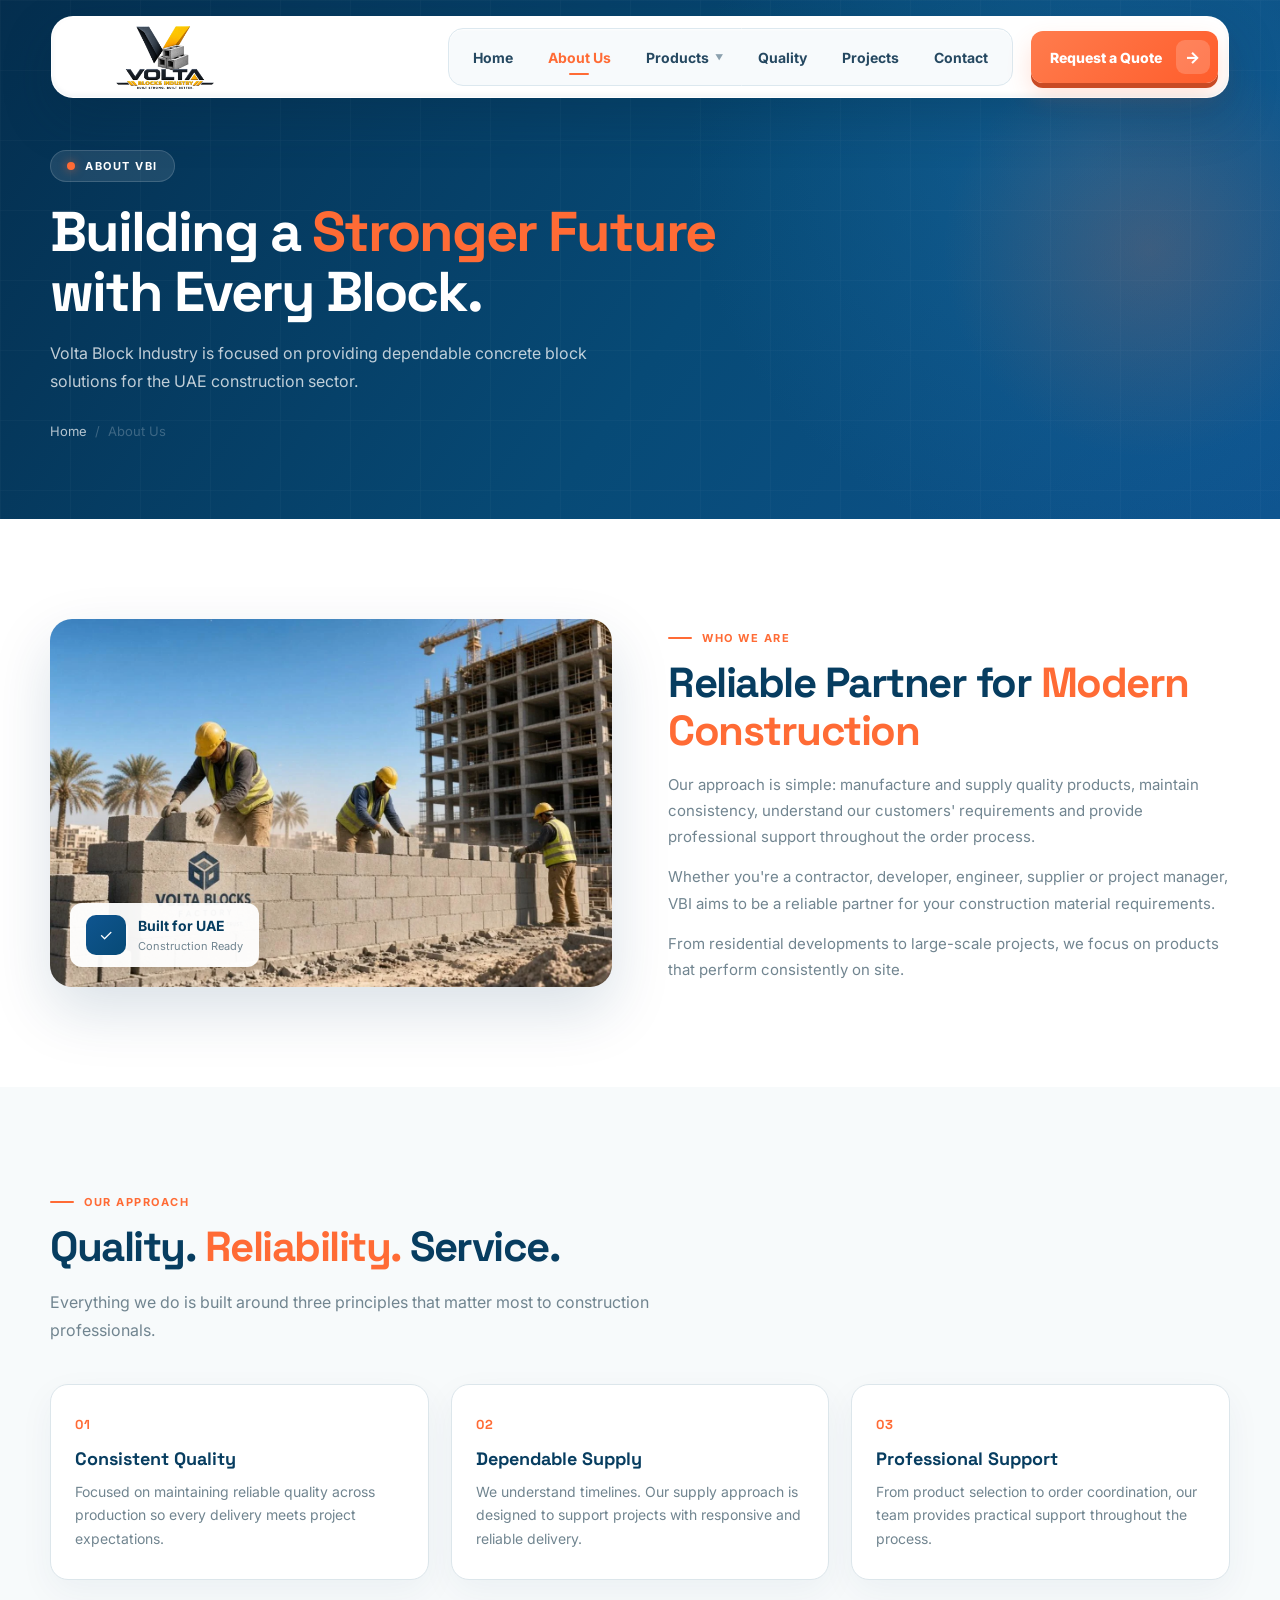
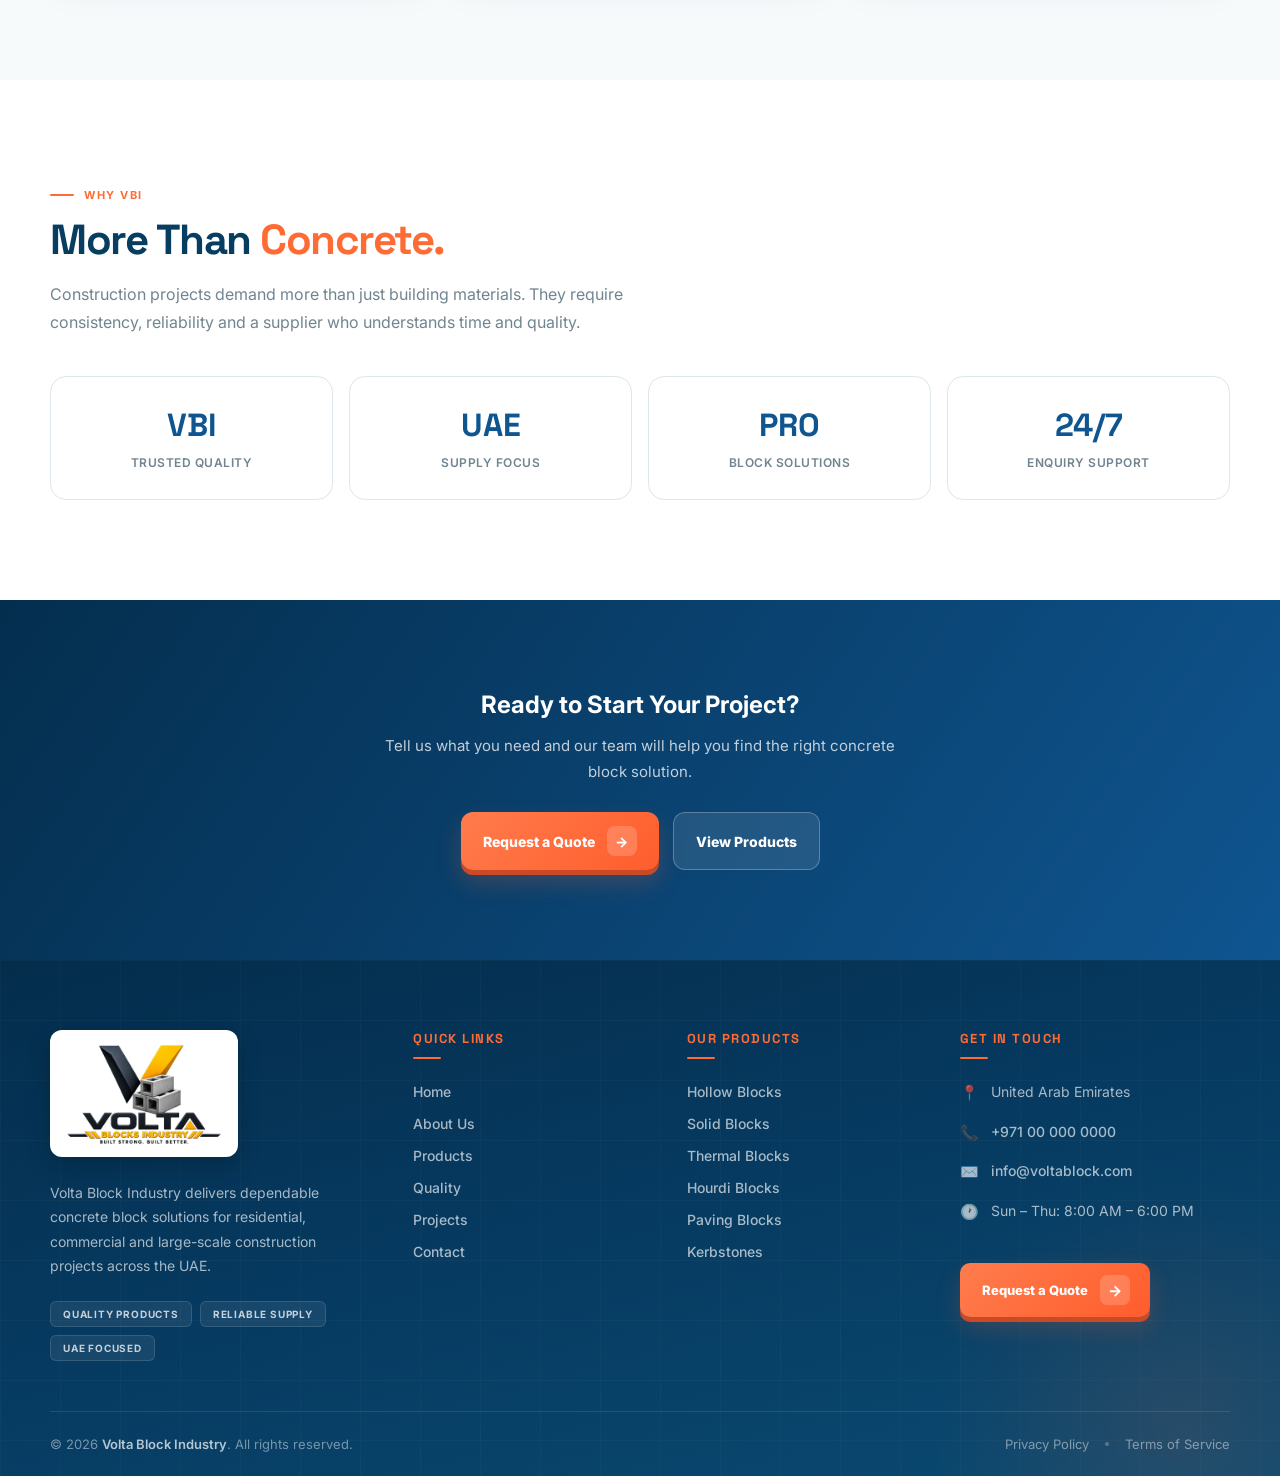
==== commit d703b3f1: "refactor: update site logos and media assets" ====
--- a/about.html
+++ b/about.html
@@ -17,7 +17,7 @@
 <header class="site-header">
     <div class="header-box">
         <a href="index.html" class="logo-box">
-            <img src="assets/images/logos/Volta-Brick-logo-two.png" alt="Volta Block Industry">
+            <img src="assets/images/logos/volta-blocks-logo.webp" alt="Volta Blocks Industry">
         </a>
         <nav class="main-nav" id="mainNav">
             <a href="index.html">Home</a>
@@ -56,7 +56,7 @@
   <div class="page-container">
     <div class="page-split">
       <div class="page-media">
-        <img src="assets/images/hero/Block-first.webp" alt="VBI concrete blocks">
+        <img src="assets/images/hero/volta-blocks-masonry-construction.webp" alt="Volta Blocks masonry construction on UAE project site">
         <div class="page-media-badge">
           <div class="page-media-icon">✓</div>
           <div>
@@ -133,7 +133,7 @@
     <div class="footer-top">
       <div class="footer-brand">
         <a href="index.html" class="footer-logo">
-          <img src="assets/images/logos/Volta-Brick-logo-two.png" alt="Volta Block Industry">
+          <img src="assets/images/logos/volta-blocks-logo.webp" alt="Volta Blocks Industry">
         </a>
         <p>Volta Block Industry delivers dependable concrete block solutions for residential, commercial and large-scale construction projects across the UAE.</p>
         <div class="footer-badges">
--- a/assets/css/pages.css
+++ b/assets/css/pages.css
@@ -709,4 +709,80 @@
   .feature-card {
     padding: 22px 18px;
   }
-}
+
+  .page-hero-actions {
+    flex-direction: column;
+    align-items: stretch;
+  }
+}
+
+/* ---------- Additional Quality Page Helpers ---------- */
+.page-hero-actions {
+  display: flex;
+  flex-wrap: wrap;
+  gap: 14px;
+  margin-top: 28px;
+}
+
+.feature-grid.grid-4 {
+  grid-template-columns: repeat(4, 1fr);
+}
+
+@media (max-width: 1024px) {
+  .feature-grid.grid-4 {
+    grid-template-columns: repeat(2, 1fr);
+  }
+}
+
+@media (max-width: 600px) {
+  .feature-grid.grid-4 {
+    grid-template-columns: 1fr;
+  }
+}
+
+.quality-bottom-line {
+  margin-top: 24px;
+  padding: 16px 20px;
+  background: #f0f6fa;
+  border-left: 4px solid #ff6b35;
+  border-radius: 10px;
+  font-weight: 700;
+  color: #073d60;
+  font-size: 14px;
+  letter-spacing: 0.5px;
+  display: flex;
+  align-items: center;
+  gap: 10px;
+}
+
+.quality-bottom-line::before {
+  content: '✓';
+  display: inline-flex;
+  align-items: center;
+  justify-content: center;
+  width: 22px;
+  height: 22px;
+  background: #ff6b35;
+  color: #fff;
+  border-radius: 50%;
+  font-size: 12px;
+  flex-shrink: 0;
+}
+
+.vbi-faq-section.inner-faq {
+  padding: clamp(60px, 8vw, 100px) 0;
+  background: #f7fafb;
+}
+
+.vbi-faq-section.inner-faq .vbi-faq-container {
+  width: min(1260px, 100%);
+  padding: 0 clamp(16px, 4vw, 40px);
+  gap: clamp(32px, 5vw, 70px);
+}
+
+.vbi-faq-section.inner-faq .vbi-faq-intro h2 {
+  font-size: clamp(30px, 3.8vw, 46px);
+  line-height: 1.1;
+  letter-spacing: -2px;
+}
+
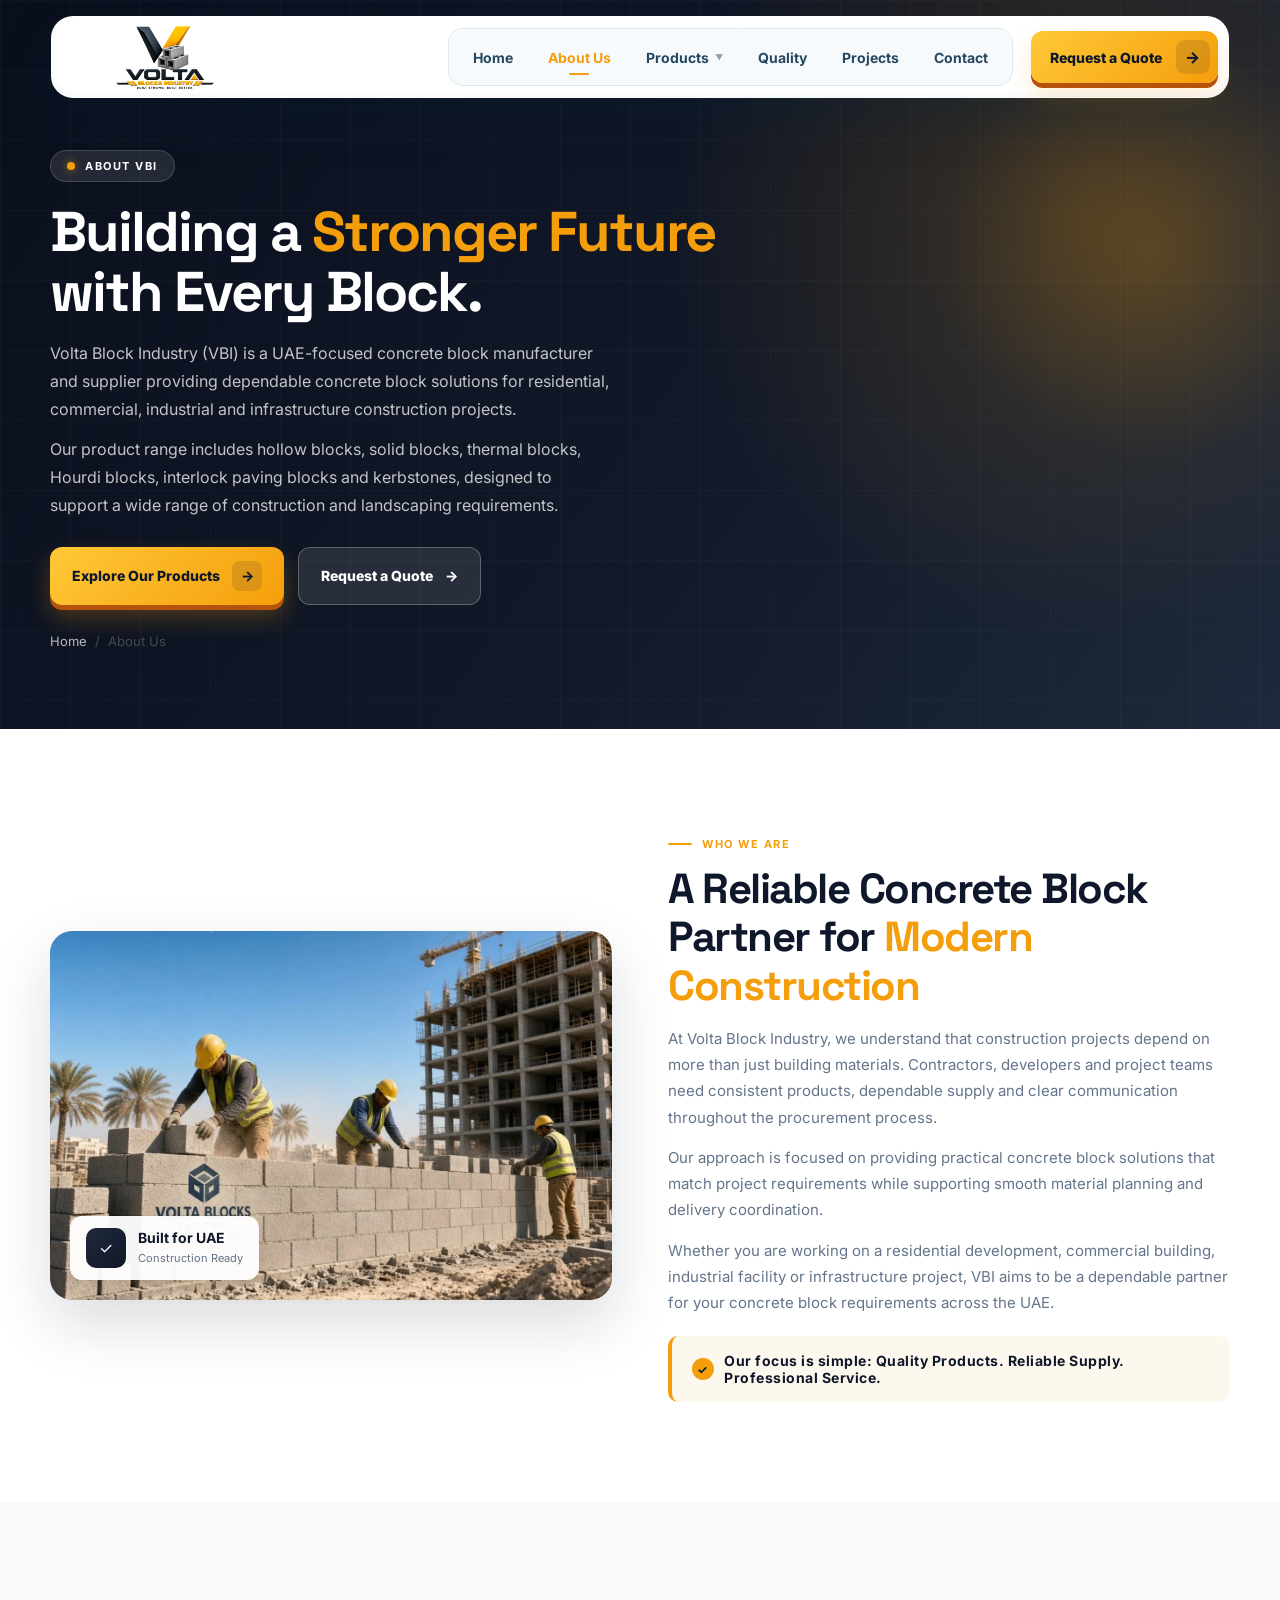
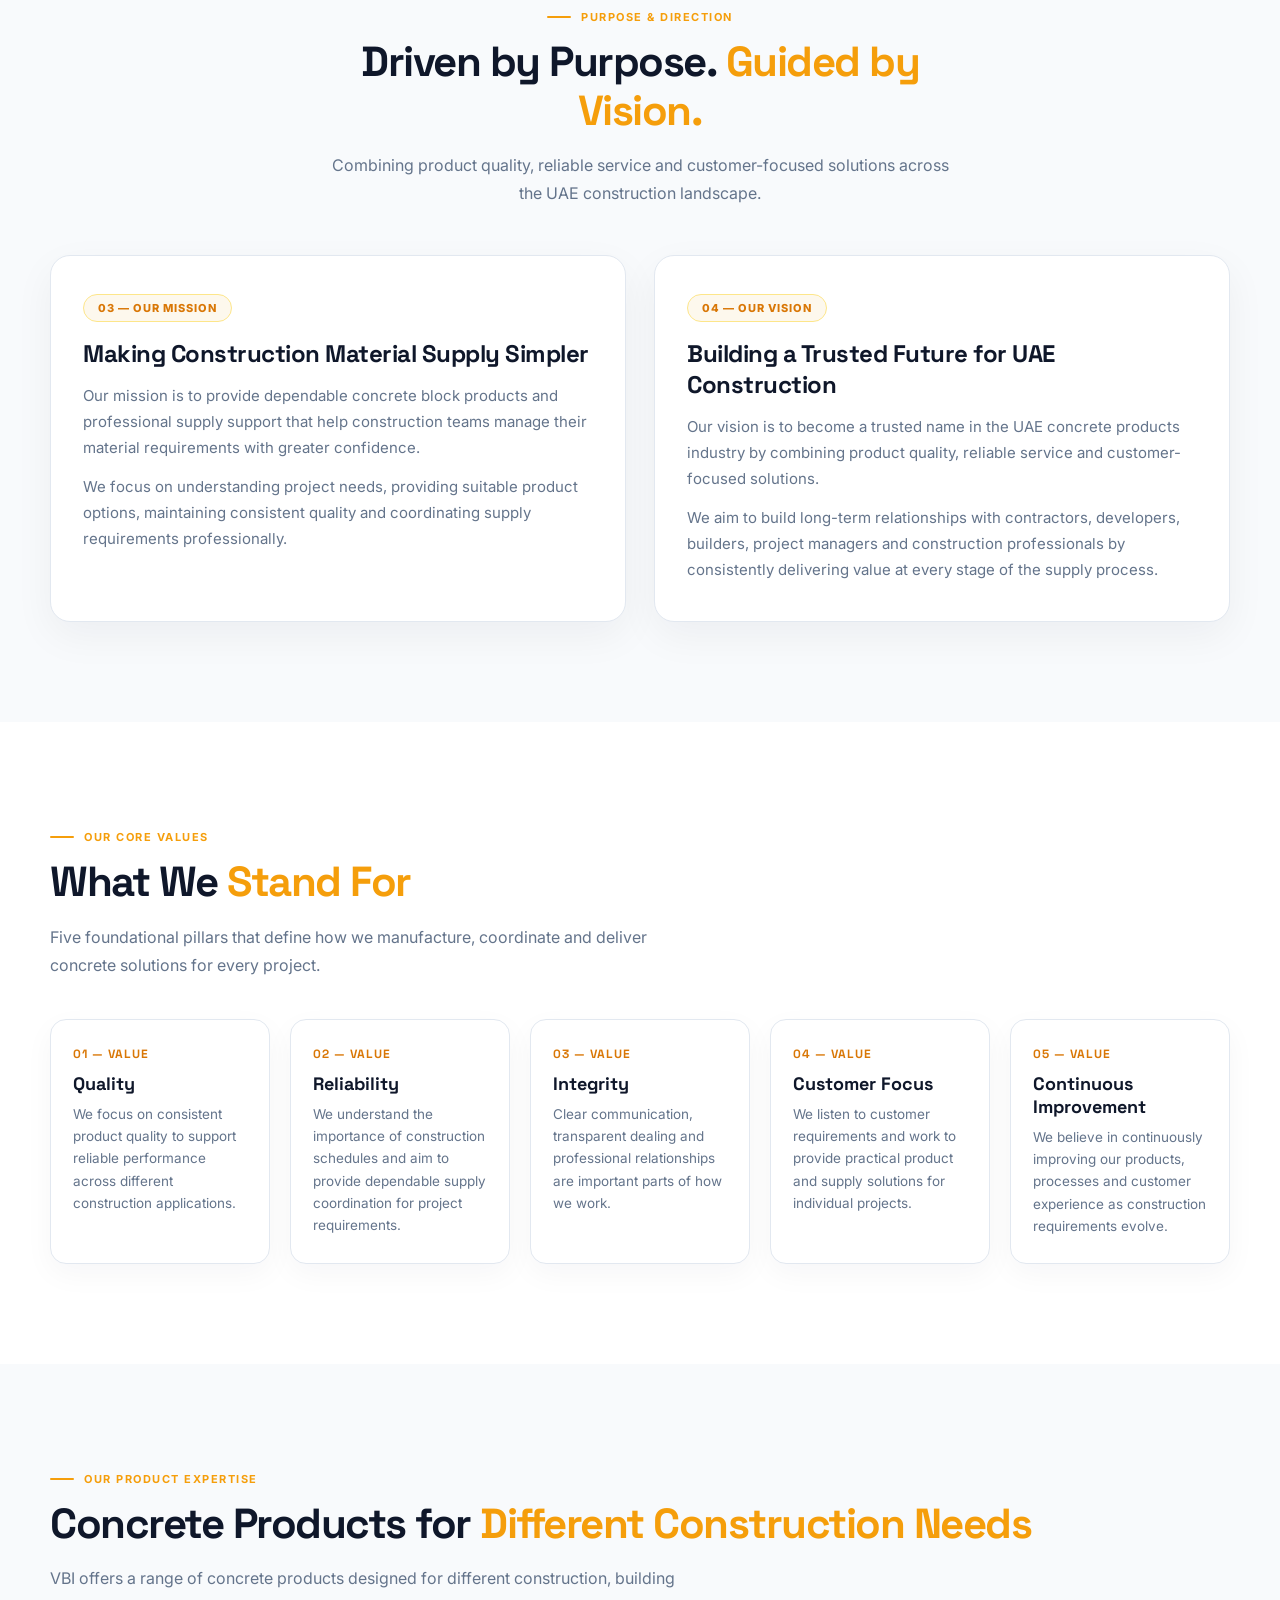
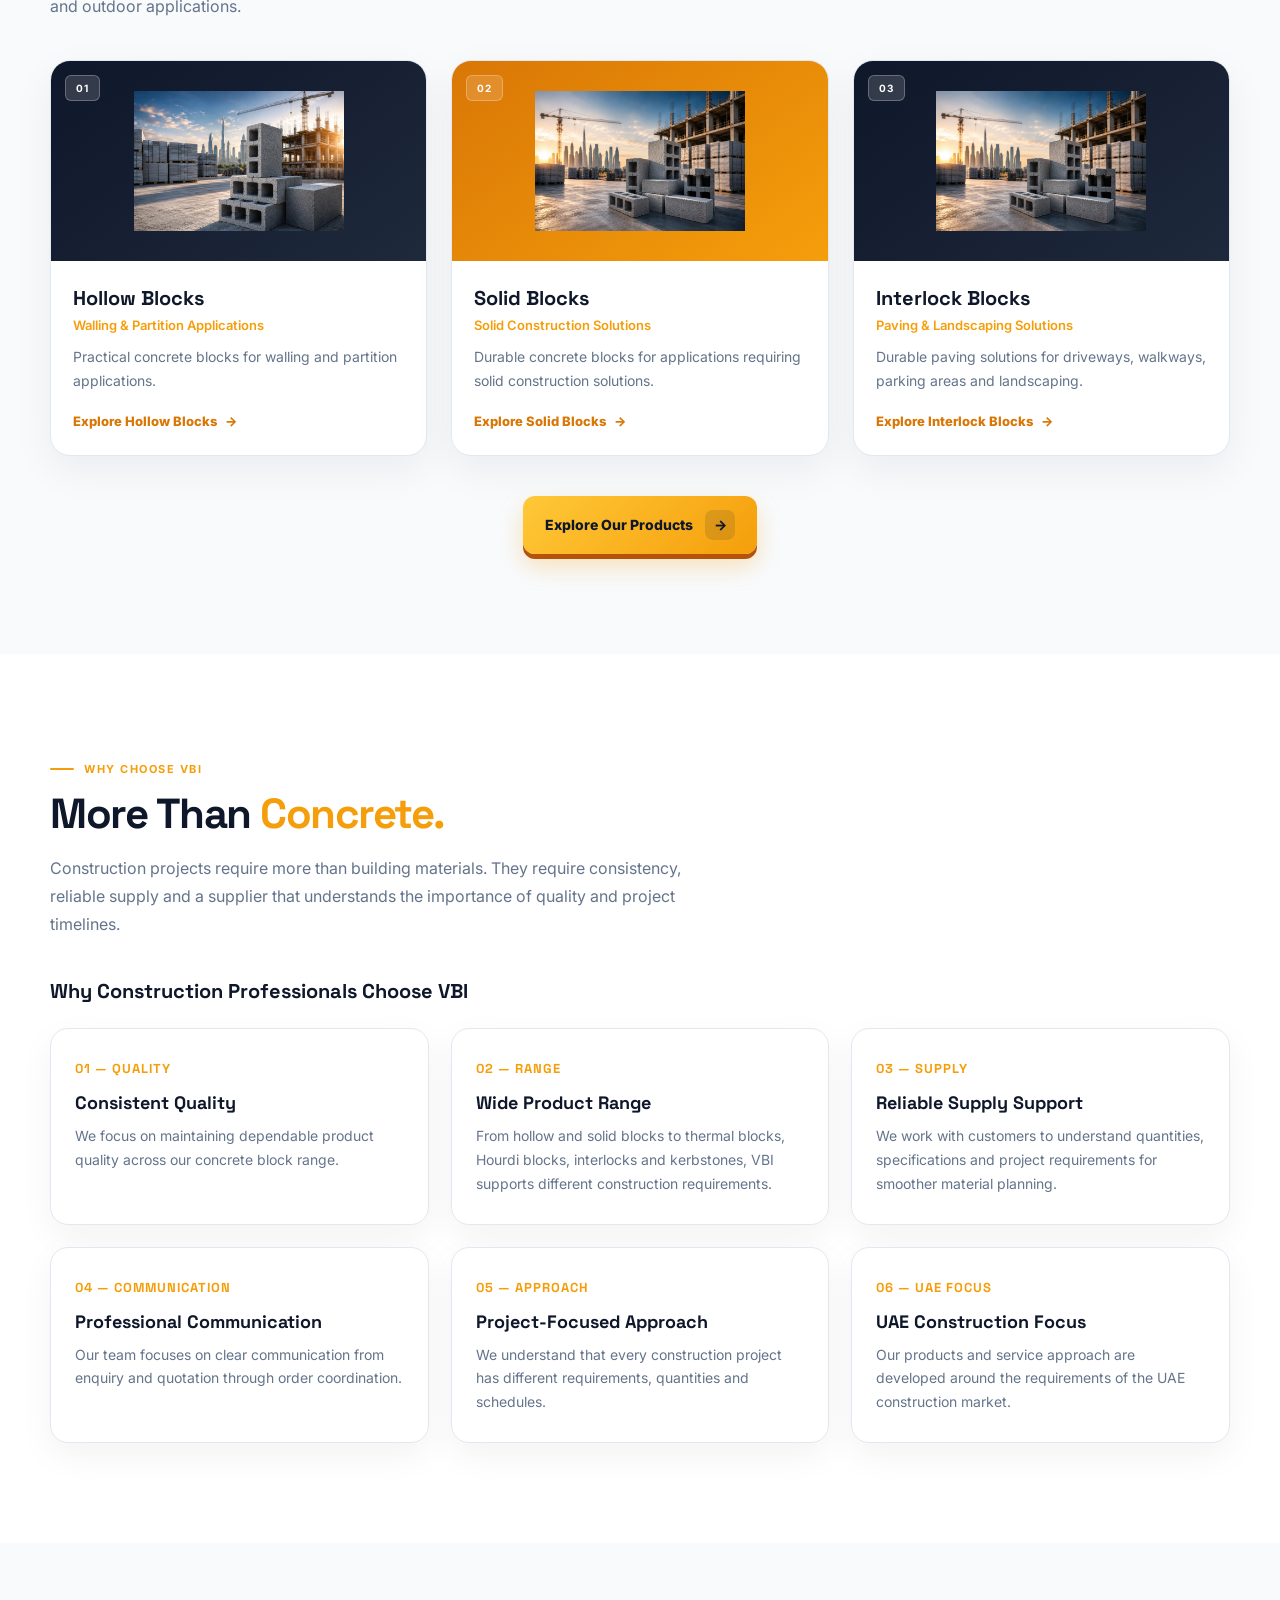
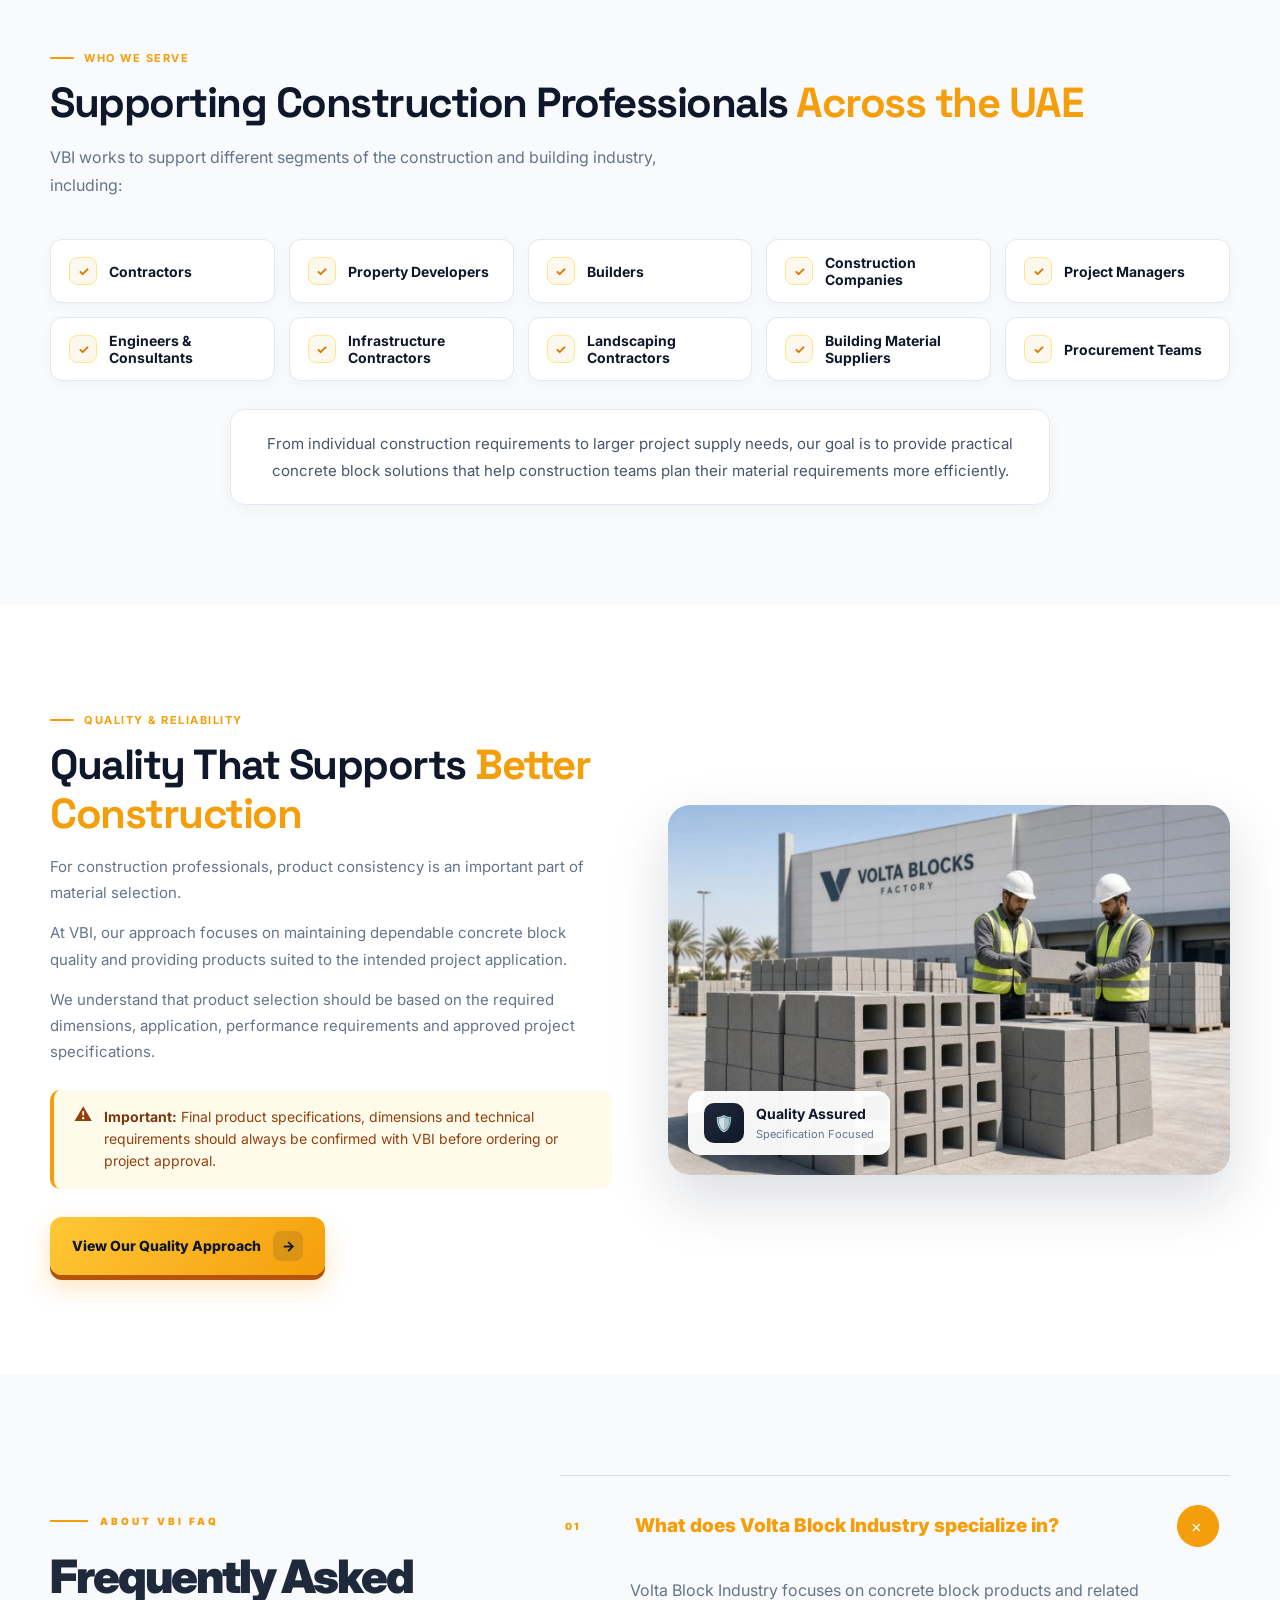
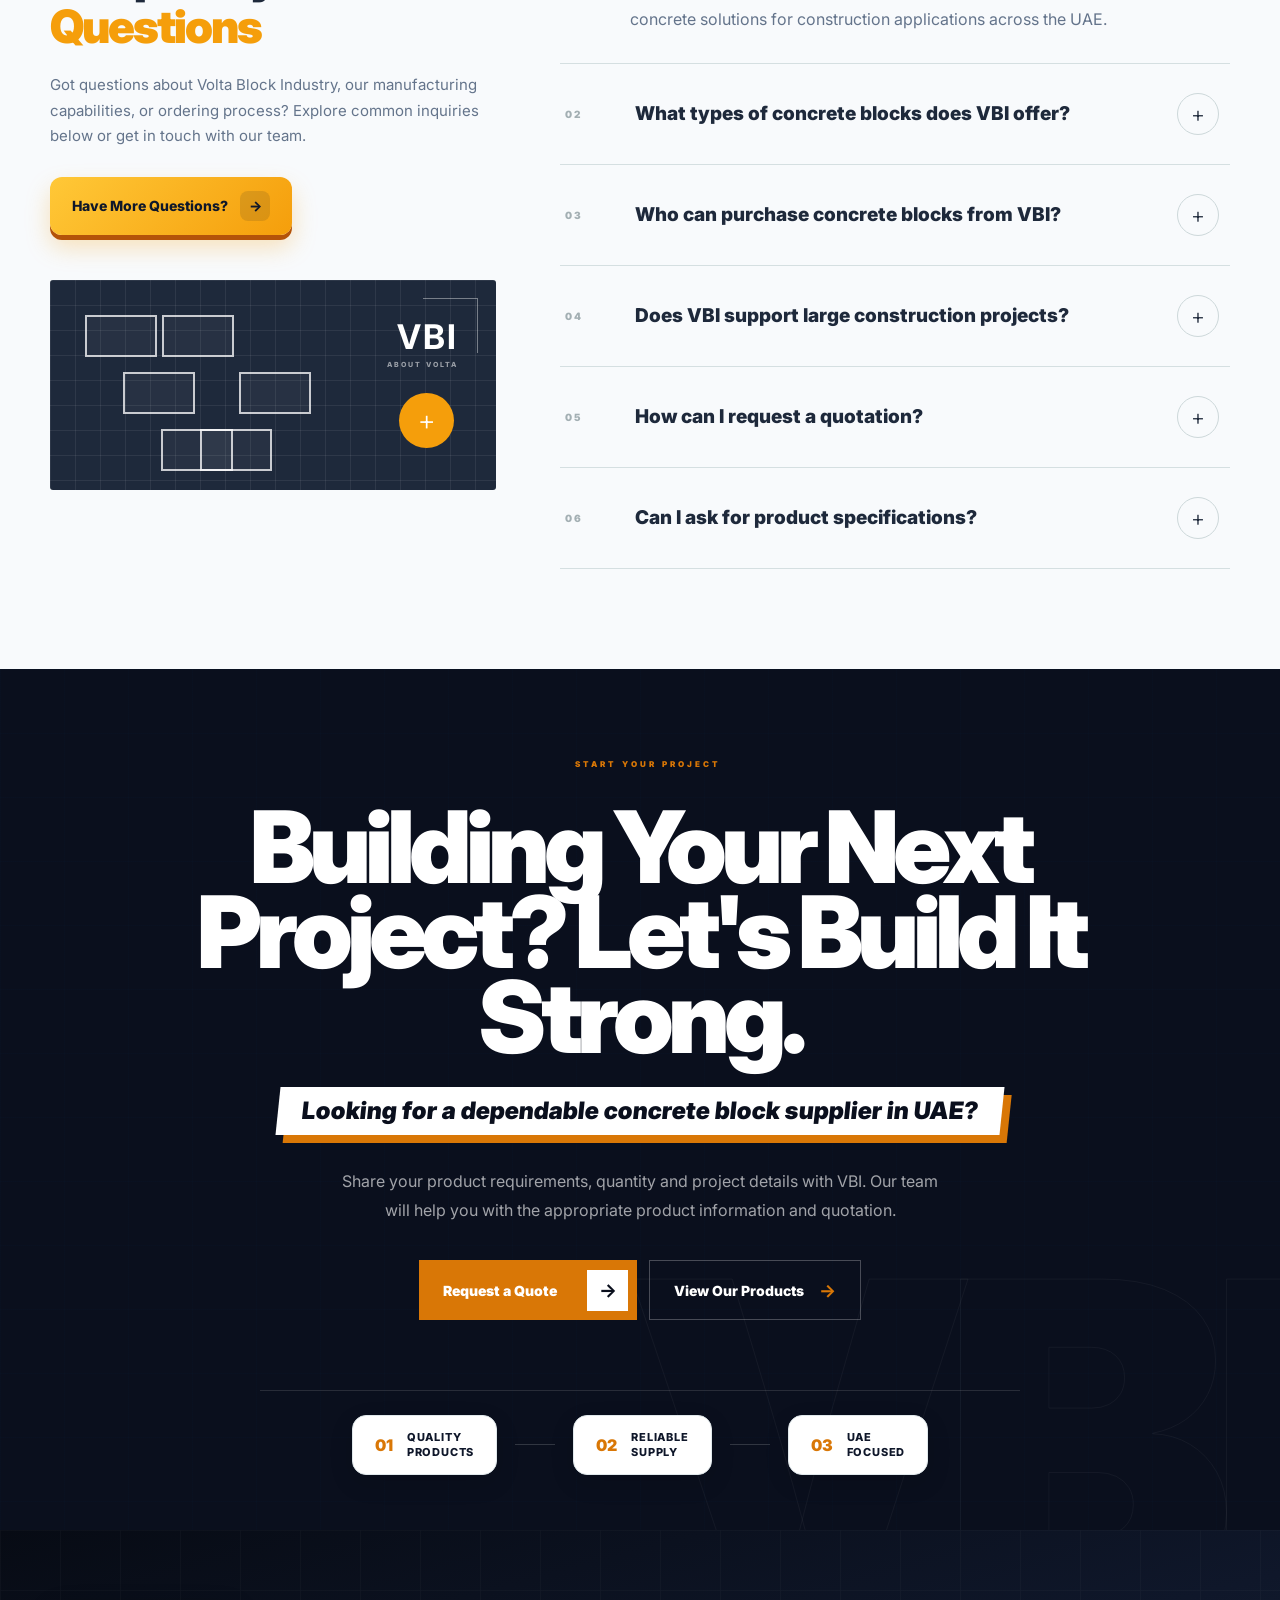
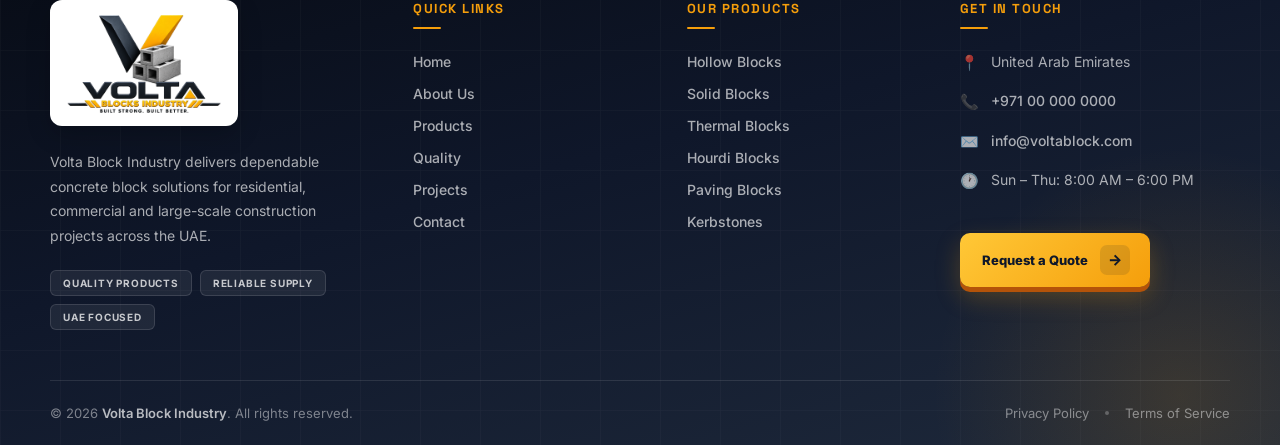
==== commit fc249bd2: "feat: expand about page with company details, mission, vision, core values, and product expertise se" ====
--- a/about.html
+++ b/about.html
@@ -3,8 +3,9 @@
 <head>
     <meta charset="UTF-8">
     <meta name="viewport" content="width=device-width, initial-scale=1.0">
-    <meta name="description" content="Learn about Volta Block Industry – dependable concrete block solutions for UAE construction.">
-    <title>About Us | Volta Block Industry</title>
+    <title>About Volta Block Industry | Concrete Block Manufacturer in UAE</title>
+    <meta name="description" content="Learn about Volta Block Industry, a UAE-focused concrete block manufacturer and supplier providing hollow, solid, thermal, Hourdi blocks, interlocks and kerbstones for construction projects.">
+    <meta name="keywords" content="Concrete Block Manufacturer in UAE, Concrete Block Supplier UAE, Concrete Blocks Manufacturer UAE, Concrete Block Company in UAE, Hollow Block Supplier UAE, Solid Concrete Blocks UAE">
     <link rel="stylesheet" href="assets/css/main.css">
     <link rel="stylesheet" href="assets/css/responsive.css">
     <link rel="stylesheet" href="assets/css/pages.css">
@@ -37,13 +38,23 @@
     </div>
 </header>
 
+<!-- =====================================================
+     1. ABOUT VBI — HERO SECTION
+===================================================== -->
 <section class="page-hero">
   <div class="page-hero-grid"></div>
   <div class="page-hero-glow"></div>
   <div class="page-hero-inner">
     <div class="page-hero-badge"><i></i> ABOUT VBI</div>
     <h1>Building a <strong>Stronger Future</strong> with Every Block.</h1>
-    <p>Volta Block Industry is focused on providing dependable concrete block solutions for the UAE construction sector.</p>
+    <p>Volta Block Industry (VBI) is a UAE-focused concrete block manufacturer and supplier providing dependable concrete block solutions for residential, commercial, industrial and infrastructure construction projects.</p>
+    <p style="margin-top: 12px;">Our product range includes hollow blocks, solid blocks, thermal blocks, Hourdi blocks, interlock paving blocks and kerbstones, designed to support a wide range of construction and landscaping requirements.</p>
+    
+    <div class="page-hero-actions">
+      <a href="products.html" class="btn-primary">Explore Our Products <span>→</span></a>
+      <a href="contact.html" class="btn-secondary">Request a Quote <span>→</span></a>
+    </div>
+
     <div class="page-breadcrumb">
       <a href="index.html">Home</a>
       <span>/</span>
@@ -52,7 +63,10 @@
   </div>
 </section>
 
-<section class="page-section alt">
+<!-- =====================================================
+     2. WHO WE ARE
+===================================================== -->
+<section class="page-section alt" id="who-we-are">
   <div class="page-container">
     <div class="page-split">
       <div class="page-media">
@@ -67,61 +81,493 @@
       </div>
       <div class="page-copy">
         <div class="page-eyebrow">Who We Are</div>
-        <h2>Reliable Partner for <strong>Modern Construction</strong></h2>
-        <p>Our approach is simple: manufacture and supply quality products, maintain consistency, understand our customers' requirements and provide professional support throughout the order process.</p>
-        <p>Whether you're a contractor, developer, engineer, supplier or project manager, VBI aims to be a reliable partner for your construction material requirements.</p>
-        <p>From residential developments to large-scale projects, we focus on products that perform consistently on site.</p>
-      </div>
-    </div>
-  </div>
-</section>
-
-<section class="page-section">
+        <h2>A Reliable Concrete Block Partner for <strong>Modern Construction</strong></h2>
+        <p>At Volta Block Industry, we understand that construction projects depend on more than just building materials. Contractors, developers and project teams need consistent products, dependable supply and clear communication throughout the procurement process.</p>
+        <p>Our approach is focused on providing practical concrete block solutions that match project requirements while supporting smooth material planning and delivery coordination.</p>
+        <p>Whether you are working on a residential development, commercial building, industrial facility or infrastructure project, VBI aims to be a dependable partner for your concrete block requirements across the UAE.</p>
+        
+        <div class="quality-bottom-line" style="margin-top: 20px;">
+          Our focus is simple: Quality Products. Reliable Supply. Professional Service.
+        </div>
+      </div>
+    </div>
+  </div>
+</section>
+
+<!-- =====================================================
+     3 & 4. OUR MISSION & OUR VISION
+===================================================== -->
+<section class="page-section" id="mission-vision">
   <div class="page-container">
-    <div class="page-eyebrow">Our Approach</div>
-    <h2>Quality. <strong>Reliability.</strong> Service.</h2>
-    <p class="page-lead">Everything we do is built around three principles that matter most to construction professionals.</p>
+    <div style="text-align: center; max-width: 680px; margin: 0 auto 48px;">
+      <div class="page-eyebrow" style="justify-content: center;">Purpose & Direction</div>
+      <h2>Driven by Purpose. <strong>Guided by Vision.</strong></h2>
+      <p class="page-lead" style="margin: 0 auto;">Combining product quality, reliable service and customer-focused solutions across the UAE construction landscape.</p>
+    </div>
+
+    <div class="mission-vision-grid">
+      <!-- 03. Mission -->
+      <div class="mission-vision-card">
+        <div class="mv-badge">03 — OUR MISSION</div>
+        <h3>Making Construction Material Supply Simpler</h3>
+        <p>Our mission is to provide dependable concrete block products and professional supply support that help construction teams manage their material requirements with greater confidence.</p>
+        <p>We focus on understanding project needs, providing suitable product options, maintaining consistent quality and coordinating supply requirements professionally.</p>
+      </div>
+
+      <!-- 04. Vision -->
+      <div class="mission-vision-card">
+        <div class="mv-badge">04 — OUR VISION</div>
+        <h3>Building a Trusted Future for UAE Construction</h3>
+        <p>Our vision is to become a trusted name in the UAE concrete products industry by combining product quality, reliable service and customer-focused solutions.</p>
+        <p>We aim to build long-term relationships with contractors, developers, builders, project managers and construction professionals by consistently delivering value at every stage of the supply process.</p>
+      </div>
+    </div>
+  </div>
+</section>
+
+<!-- =====================================================
+     5. OUR CORE VALUES
+===================================================== -->
+<section class="page-section alt" id="core-values">
+  <div class="page-container">
+    <div class="page-eyebrow">Our Core Values</div>
+    <h2>What We <strong>Stand For</strong></h2>
+    <p class="page-lead">Five foundational pillars that define how we manufacture, coordinate and deliver concrete solutions for every project.</p>
+
+    <div class="values-grid">
+      <!-- 01 Quality -->
+      <div class="value-card">
+        <span class="vnum">01 — VALUE</span>
+        <h3>Quality</h3>
+        <p>We focus on consistent product quality to support reliable performance across different construction applications.</p>
+      </div>
+
+      <!-- 02 Reliability -->
+      <div class="value-card">
+        <span class="vnum">02 — VALUE</span>
+        <h3>Reliability</h3>
+        <p>We understand the importance of construction schedules and aim to provide dependable supply coordination for project requirements.</p>
+      </div>
+
+      <!-- 03 Integrity -->
+      <div class="value-card">
+        <span class="vnum">03 — VALUE</span>
+        <h3>Integrity</h3>
+        <p>Clear communication, transparent dealing and professional relationships are important parts of how we work.</p>
+      </div>
+
+      <!-- 04 Customer Focus -->
+      <div class="value-card">
+        <span class="vnum">04 — VALUE</span>
+        <h3>Customer Focus</h3>
+        <p>We listen to customer requirements and work to provide practical product and supply solutions for individual projects.</p>
+      </div>
+
+      <!-- 05 Continuous Improvement -->
+      <div class="value-card">
+        <span class="vnum">05 — VALUE</span>
+        <h3>Continuous Improvement</h3>
+        <p>We believe in continuously improving our products, processes and customer experience as construction requirements evolve.</p>
+      </div>
+    </div>
+  </div>
+</section>
+
+<!-- =====================================================
+     6. OUR PRODUCT EXPERTISE
+===================================================== -->
+<section class="page-section" id="product-expertise">
+  <div class="page-container">
+    <div class="page-eyebrow">Our Product Expertise</div>
+    <h2>Concrete Products for <strong>Different Construction Needs</strong></h2>
+    <p class="page-lead">VBI offers a range of concrete products designed for different construction, building and outdoor applications.</p>
+
+    <div class="products-grid">
+      <!-- Hollow Blocks -->
+      <article class="product-tile">
+        <div class="product-tile-img">
+          <span class="tag">01</span>
+          <img src="assets/images/products/hollow-block.png" alt="Hollow Blocks UAE">
+        </div>
+        <div class="product-tile-body">
+          <h3>Hollow Blocks</h3>
+          <div class="sub">Walling & Partition Applications</div>
+          <p>Practical concrete blocks for walling and partition applications.</p>
+          <a href="products.html#hollow-blocks">Explore Hollow Blocks <span>→</span></a>
+        </div>
+      </article>
+
+      <!-- Solid Blocks -->
+      <article class="product-tile">
+        <div class="product-tile-img orange">
+          <span class="tag">02</span>
+          <img src="assets/images/products/solid-block.png" alt="Solid Concrete Blocks UAE">
+        </div>
+        <div class="product-tile-body">
+          <h3>Solid Blocks</h3>
+          <div class="sub">Solid Construction Solutions</div>
+          <p>Durable concrete blocks for applications requiring solid construction solutions.</p>
+          <a href="products.html#solid-blocks">Explore Solid Blocks <span>→</span></a>
+        </div>
+      </article>
+
+      <!-- Interlock Blocks -->
+      <article class="product-tile">
+        <div class="product-tile-img">
+          <span class="tag">03</span>
+          <img src="assets/images/products/paving-block.png" alt="Interlock Blocks UAE">
+        </div>
+        <div class="product-tile-body">
+          <h3>Interlock Blocks</h3>
+          <div class="sub">Paving & Landscaping Solutions</div>
+          <p>Durable paving solutions for driveways, walkways, parking areas and landscaping.</p>
+          <a href="products.html#interlock-blocks">Explore Interlock Blocks <span>→</span></a>
+        </div>
+      </article>
+    </div>
+
+    <div style="text-align: center; margin-top: 40px;">
+      <a href="products.html" class="btn-primary">Explore Our Products <span>→</span></a>
+    </div>
+  </div>
+</section>
+
+<!-- =====================================================
+     7. WHY CHOOSE VBI
+===================================================== -->
+<section class="page-section alt" id="why-choose-vbi">
+  <div class="page-container">
+    <div class="page-eyebrow">Why Choose VBI</div>
+    <h2>More Than <strong>Concrete.</strong></h2>
+    <p class="page-lead">Construction projects require more than building materials. They require consistency, reliable supply and a supplier that understands the importance of quality and project timelines.</p>
+
+    <div style="margin-bottom: 24px;">
+      <h3 style="font-family: 'Space Grotesk', sans-serif; font-size: 20px; color: #0f172a; font-weight: 700;">
+        Why Construction Professionals Choose VBI
+      </h3>
+    </div>
+
     <div class="feature-grid">
+      <!-- 01 -->
       <div class="feature-card">
-        <span class="num">01</span>
+        <span class="num">01 — QUALITY</span>
         <h3>Consistent Quality</h3>
-        <p>Focused on maintaining reliable quality across production so every delivery meets project expectations.</p>
-      </div>
+        <p>We focus on maintaining dependable product quality across our concrete block range.</p>
+      </div>
+
+      <!-- 02 -->
       <div class="feature-card">
-        <span class="num">02</span>
-        <h3>Dependable Supply</h3>
-        <p>We understand timelines. Our supply approach is designed to support projects with responsive and reliable delivery.</p>
-      </div>
+        <span class="num">02 — RANGE</span>
+        <h3>Wide Product Range</h3>
+        <p>From hollow and solid blocks to thermal blocks, Hourdi blocks, interlocks and kerbstones, VBI supports different construction requirements.</p>
+      </div>
+
+      <!-- 03 -->
       <div class="feature-card">
-        <span class="num">03</span>
-        <h3>Professional Support</h3>
-        <p>From product selection to order coordination, our team provides practical support throughout the process.</p>
-      </div>
-    </div>
-  </div>
-</section>
-
-<section class="page-section alt">
+        <span class="num">03 — SUPPLY</span>
+        <h3>Reliable Supply Support</h3>
+        <p>We work with customers to understand quantities, specifications and project requirements for smoother material planning.</p>
+      </div>
+
+      <!-- 04 -->
+      <div class="feature-card">
+        <span class="num">04 — COMMUNICATION</span>
+        <h3>Professional Communication</h3>
+        <p>Our team focuses on clear communication from enquiry and quotation through order coordination.</p>
+      </div>
+
+      <!-- 05 -->
+      <div class="feature-card">
+        <span class="num">05 — APPROACH</span>
+        <h3>Project-Focused Approach</h3>
+        <p>We understand that every construction project has different requirements, quantities and schedules.</p>
+      </div>
+
+      <!-- 06 -->
+      <div class="feature-card">
+        <span class="num">06 — UAE FOCUS</span>
+        <h3>UAE Construction Focus</h3>
+        <p>Our products and service approach are developed around the requirements of the UAE construction market.</p>
+      </div>
+    </div>
+  </div>
+</section>
+
+<!-- =====================================================
+     8. WHO WE SERVE
+===================================================== -->
+<section class="page-section" id="who-we-serve">
   <div class="page-container">
-    <div class="page-eyebrow">Why VBI</div>
-    <h2>More Than <strong>Concrete.</strong></h2>
-    <p class="page-lead">Construction projects demand more than just building materials. They require consistency, reliability and a supplier who understands time and quality.</p>
-    <div class="stats-strip">
-      <div class="stat-box"><strong>VBI</strong><span>Trusted Quality</span></div>
-      <div class="stat-box"><strong>UAE</strong><span>Supply Focus</span></div>
-      <div class="stat-box"><strong>PRO</strong><span>Block Solutions</span></div>
-      <div class="stat-box"><strong>24/7</strong><span>Enquiry Support</span></div>
-    </div>
-  </div>
-</section>
-
-<section class="page-cta">
+    <div class="page-eyebrow">Who We Serve</div>
+    <h2>Supporting Construction Professionals <strong>Across the UAE</strong></h2>
+    <p class="page-lead">VBI works to support different segments of the construction and building industry, including:</p>
+
+    <div class="audience-grid">
+      <div class="audience-item">
+        <div class="aud-icon">✓</div>
+        <span>Contractors</span>
+      </div>
+      <div class="audience-item">
+        <div class="aud-icon">✓</div>
+        <span>Property Developers</span>
+      </div>
+      <div class="audience-item">
+        <div class="aud-icon">✓</div>
+        <span>Builders</span>
+      </div>
+      <div class="audience-item">
+        <div class="aud-icon">✓</div>
+        <span>Construction Companies</span>
+      </div>
+      <div class="audience-item">
+        <div class="aud-icon">✓</div>
+        <span>Project Managers</span>
+      </div>
+      <div class="audience-item">
+        <div class="aud-icon">✓</div>
+        <span>Engineers & Consultants</span>
+      </div>
+      <div class="audience-item">
+        <div class="aud-icon">✓</div>
+        <span>Infrastructure Contractors</span>
+      </div>
+      <div class="audience-item">
+        <div class="aud-icon">✓</div>
+        <span>Landscaping Contractors</span>
+      </div>
+      <div class="audience-item">
+        <div class="aud-icon">✓</div>
+        <span>Building Material Suppliers</span>
+      </div>
+      <div class="audience-item">
+        <div class="aud-icon">✓</div>
+        <span>Procurement Teams</span>
+      </div>
+    </div>
+
+    <p style="max-width: 820px; font-size: 15px; line-height: 1.8; color: #475569; margin: 0 auto; text-align: center; background: #fff; padding: 20px 28px; border-radius: 14px; border: 1px solid #e2e8f0; box-shadow: 0 4px 20px rgba(15, 23, 42, 0.04);">
+      From individual construction requirements to larger project supply needs, our goal is to provide practical concrete block solutions that help construction teams plan their material requirements more efficiently.
+    </p>
+  </div>
+</section>
+
+<!-- =====================================================
+     9. QUALITY & RELIABILITY
+===================================================== -->
+<section class="page-section alt" id="quality-reliability">
   <div class="page-container">
-    <h2>Ready to Start Your Project?</h2>
-    <p>Tell us what you need and our team will help you find the right concrete block solution.</p>
-    <div class="page-cta-actions">
-      <a href="contact.html" class="btn-primary">Request a Quote <span>→</span></a>
-      <a href="products.html" class="btn-secondary">View Products</a>
+    <div class="page-split">
+      <div class="page-copy">
+        <div class="page-eyebrow">Quality & Reliability</div>
+        <h2>Quality That Supports <strong>Better Construction</strong></h2>
+        <p>For construction professionals, product consistency is an important part of material selection.</p>
+        <p>At VBI, our approach focuses on maintaining dependable concrete block quality and providing products suited to the intended project application.</p>
+        <p>We understand that product selection should be based on the required dimensions, application, performance requirements and approved project specifications.</p>
+
+        <div class="important-notice-box">
+          <span style="font-size: 18px; line-height: 1;">⚠️</span>
+          <div>
+            <strong>Important:</strong> Final product specifications, dimensions and technical requirements should always be confirmed with VBI before ordering or project approval.
+          </div>
+        </div>
+
+        <div style="margin-top: 28px;">
+          <a href="quality.html" class="btn-primary">View Our Quality Approach <span>→</span></a>
+        </div>
+      </div>
+
+      <div class="page-media">
+        <img src="assets/images/hero/volta-blocks-factory-inspection.webp" alt="Volta Blocks quality and reliability inspection">
+        <div class="page-media-badge">
+          <div class="page-media-icon">🛡️</div>
+          <div>
+            <strong>Quality Assured</strong>
+            <small>Specification Focused</small>
+          </div>
+        </div>
+      </div>
+    </div>
+  </div>
+</section>
+
+<!-- =====================================================
+     10. FAQ SECTION — ABOUT PAGE
+===================================================== -->
+<section class="vbi-faq-section inner-faq" id="about-faq">
+  <div class="vbi-faq-container">
+    <div class="vbi-faq-intro">
+      <span class="vbi-faq-label">
+        <i></i>
+        ABOUT VBI FAQ
+      </span>
+      <h2>
+        Frequently Asked
+        <span>Questions</span>
+      </h2>
+      <p style="font-size: 15px; line-height: 1.7; color: #64748b; margin-top: 14px;">
+        Got questions about Volta Block Industry, our manufacturing capabilities, or ordering process? Explore common inquiries below or get in touch with our team.
+      </p>
+
+      <div style="margin-top: 28px;">
+        <a href="contact.html" class="btn-primary">Have More Questions? <span>→</span></a>
+      </div>
+
+      <!-- Construction Visual -->
+      <div class="vbi-faq-visual">
+        <div class="faq-corner"></div>
+        <div class="faq-block block-1"></div>
+        <div class="faq-block block-2"></div>
+        <div class="faq-block block-3"></div>
+        <div class="faq-block block-4"></div>
+        <div class="faq-block block-5"></div>
+        <div class="faq-block block-6"></div>
+        <div class="faq-plus">+</div>
+        <div class="faq-visual-text">
+          <strong>VBI</strong>
+          <span>ABOUT VOLTA</span>
+        </div>
+      </div>
+    </div>
+
+    <div class="vbi-faq-list">
+      <!-- FAQ 01 -->
+      <div class="vbi-faq-item active">
+        <button class="vbi-faq-question" type="button">
+          <span class="faq-number">01</span>
+          <strong>What does Volta Block Industry specialize in?</strong>
+          <span class="faq-toggle">+</span>
+        </button>
+        <div class="vbi-faq-answer">
+          <p>Volta Block Industry focuses on concrete block products and related concrete solutions for construction applications across the UAE.</p>
+        </div>
+      </div>
+
+      <!-- FAQ 02 -->
+      <div class="vbi-faq-item">
+        <button class="vbi-faq-question" type="button">
+          <span class="faq-number">02</span>
+          <strong>What types of concrete blocks does VBI offer?</strong>
+          <span class="faq-toggle">+</span>
+        </button>
+        <div class="vbi-faq-answer">
+          <p>Our product range includes hollow blocks, solid blocks, thermal/insulated blocks, Hourdi blocks, interlock paving blocks and kerbstones.</p>
+        </div>
+      </div>
+
+      <!-- FAQ 03 -->
+      <div class="vbi-faq-item">
+        <button class="vbi-faq-question" type="button">
+          <span class="faq-number">03</span>
+          <strong>Who can purchase concrete blocks from VBI?</strong>
+          <span class="faq-toggle">+</span>
+        </button>
+        <div class="vbi-faq-answer">
+          <p>VBI can support requirements from contractors, developers, builders, construction companies, project managers, infrastructure contractors and other construction professionals.</p>
+        </div>
+      </div>
+
+      <!-- FAQ 04 -->
+      <div class="vbi-faq-item">
+        <button class="vbi-faq-question" type="button">
+          <span class="faq-number">04</span>
+          <strong>Does VBI support large construction projects?</strong>
+          <span class="faq-toggle">+</span>
+        </button>
+        <div class="vbi-faq-answer">
+          <p>Yes. VBI is focused on supporting both regular construction requirements and larger project supply needs, subject to product availability, quantity and delivery requirements.</p>
+        </div>
+      </div>
+
+      <!-- FAQ 05 -->
+      <div class="vbi-faq-item">
+        <button class="vbi-faq-question" type="button">
+          <span class="faq-number">05</span>
+          <strong>How can I request a quotation?</strong>
+          <span class="faq-toggle">+</span>
+        </button>
+        <div class="vbi-faq-answer">
+          <p>You can contact the VBI team with your required product, dimensions, quantity, project location and delivery requirements to request a quotation.</p>
+        </div>
+      </div>
+
+      <!-- FAQ 06 -->
+      <div class="vbi-faq-item">
+        <button class="vbi-faq-question" type="button">
+          <span class="faq-number">06</span>
+          <strong>Can I ask for product specifications?</strong>
+          <span class="faq-toggle">+</span>
+        </button>
+        <div class="vbi-faq-answer">
+          <p>Yes. Customers can request product dimensions and applicable technical information before placing an order.</p>
+        </div>
+      </div>
+    </div>
+  </div>
+</section>
+
+<!-- =====================================================
+     11. FINAL CTA
+===================================================== -->
+<section class="vbi-cta-modern" id="contact">
+  <div class="vbi-modern-bg">
+    <div class="vbi-bg-grid"></div>
+    <div class="vbi-bg-glow glow-1"></div>
+    <div class="vbi-bg-glow glow-2"></div>
+    <div class="vbi-bg-text">VBI</div>
+  </div>
+
+  <div class="vbi-modern-container">
+    <div class="vbi-modern-inner">
+      <span class="vbi-modern-badge">
+        <i></i>
+        START YOUR PROJECT
+      </span>
+
+      <h2>
+        Building Your Next Project?
+        <span>Let's Build It Strong.</span>
+      </h2>
+
+      <p class="vbi-modern-statement">
+        Looking for a dependable concrete block supplier in UAE?
+      </p>
+
+      <p class="vbi-modern-description">
+        Share your product requirements, quantity and project details with VBI. Our team will help you with the appropriate product information and quotation.
+      </p>
+
+      <div class="vbi-modern-buttons">
+        <a href="contact.html" class="vbi-modern-primary">
+          <span>Request a Quote</span>
+          <b>→</b>
+        </a>
+        <a href="products.html" class="vbi-modern-secondary">
+          <span>View Our Products</span>
+          <b>→</b>
+        </a>
+      </div>
+    </div>
+
+    <!-- Bottom Project Strip with dark readable text -->
+    <div class="vbi-project-strip">
+      <div class="vbi-project-item">
+        <small>01</small>
+        <span>QUALITY<br>PRODUCTS</span>
+      </div>
+
+      <div class="vbi-project-line"></div>
+
+      <div class="vbi-project-item">
+        <small>02</small>
+        <span>RELIABLE<br>SUPPLY</span>
+      </div>
+
+      <div class="vbi-project-line"></div>
+
+      <div class="vbi-project-item">
+        <small>03</small>
+        <span>UAE<br>FOCUSED</span>
+      </div>
     </div>
   </div>
 </section>
@@ -156,12 +602,12 @@
       <div class="footer-col">
         <h4>Our Products</h4>
         <ul>
-          <li><a href="products.html">Hollow Blocks</a></li>
-          <li><a href="products.html">Solid Blocks</a></li>
-          <li><a href="products.html">Thermal Blocks</a></li>
-          <li><a href="products.html">Hourdi Blocks</a></li>
-          <li><a href="products.html">Paving Blocks</a></li>
-          <li><a href="products.html">Kerbstones</a></li>
+          <li><a href="products.html#hollow-blocks">Hollow Blocks</a></li>
+          <li><a href="products.html#solid-blocks">Solid Blocks</a></li>
+          <li><a href="products.html#thermal-blocks">Thermal Blocks</a></li>
+          <li><a href="products.html#hourdi-blocks">Hourdi Blocks</a></li>
+          <li><a href="products.html#interlock-blocks">Paving Blocks</a></li>
+          <li><a href="products.html#kerbstones">Kerbstones</a></li>
         </ul>
       </div>
       <div class="footer-col footer-contact">
--- a/assets/css/main.css
+++ b/assets/css/main.css
@@ -1,16 +1,21 @@
 :root {
-    --blue: #0f5590;
-    --dark: #06395f;
-    --deep: #042d4c;
-    --orange: #ff6b35;
+    --blue: #1e293b;
+    --dark: #0f172a;
+    --deep: #0a0f1d;
+    --orange: #f59e0b;
+    --gold: #f59e0b;
+    --gold-bright: #ffc837;
+    --gold-dark: #d97706;
+    --gold-shadow: #b45309;
     --white: #ffffff;
-    --text: #183d57;
-    --vbi-blue: #0f5590;
-    --vbi-dark: #073d60;
-    --vbi-orange: #ff6b35;
-    --vbi-light: #f5f9fb;
-    --vbi-text: #718590;
-    --vbi-border: #dce6eb;
+    --text: #0f172a;
+    --vbi-blue: #1e293b;
+    --vbi-dark: #0f172a;
+    --vbi-orange: #f59e0b;
+    --vbi-gold: #f59e0b;
+    --vbi-light: #f8fafc;
+    --vbi-text: #64748b;
+    --vbi-border: #e2e8f0;
     --container-max: 1260px;
     --section-padding: clamp(60px, 8vw, 110px);
 }
@@ -28,7 +33,7 @@
 body {
     font-family: 'Inter', sans-serif;
     overflow-x: hidden;
-    background: #f7fafb;
+    background: #f8fafc;
     color: var(--vbi-dark);
     -webkit-font-smoothing: antialiased;
     -moz-osx-font-smoothing: grayscale;
@@ -265,12 +270,12 @@
 
     gap: 14px;
 
-    color: white;
+    color: #0f172a;
 
     background:
         linear-gradient(135deg,
-            #ff7c4d,
-            #ff5d2c);
+            #ffc837,
+            #f59e0b);
 
     border-radius: 12px;
 
@@ -279,8 +284,8 @@
     font-weight: 800;
 
     box-shadow:
-        0 5px 0 #c94a24,
-        0 12px 25px rgba(255, 107, 53, .20);
+        0 5px 0 #b45309,
+        0 12px 25px rgba(245, 158, 11, .20);
 
     transition: .3s ease;
 }
@@ -291,8 +296,8 @@
     transform: translateY(-3px);
 
     box-shadow:
-        0 8px 0 #c94a24,
-        0 18px 30px rgba(255, 107, 53, .28);
+        0 8px 0 #b45309,
+        0 18px 30px rgba(245, 158, 11, .28);
 }
 
 
@@ -307,9 +312,10 @@
 
     border-radius: 9px;
 
-    background: rgba(255, 255, 255, .18);
+    background: rgba(15, 23, 42, .12);
 
     font-size: 16px;
+    color: #0f172a;
 }
 
 
@@ -369,13 +375,13 @@
     background:
 
         radial-gradient(circle at 85% 40%,
-            rgba(33, 119, 176, .55),
+            rgba(245, 158, 11, .55),
             transparent 30%),
 
         linear-gradient(120deg,
-            #042e4e,
-            #074a76 58%,
-            #0f5590);
+            #0a0f1d,
+            #111827 58%,
+            #1e293b);
 }
 
 
@@ -445,7 +451,7 @@
 
     border-radius: 50%;
 
-    border: 1px dashed rgba(255, 107, 53, .30);
+    border: 1px dashed rgba(245, 158, 11, .30);
 
     animation:
         rotateOrbitReverse 22s linear infinite;
@@ -664,15 +670,15 @@
 
     border-radius: 11px;
 
-    color: white;
+    color: #0f172a;
 
     background:
         linear-gradient(135deg,
-            #ff7b4d,
-            #ff5d2c);
+            #ffc837,
+            #f59e0b);
 
     box-shadow:
-        0 5px 0 #c94b24;
+        0 5px 0 #b45309;
 
     font-size: 14px;
 
@@ -687,7 +693,7 @@
     transform: translateY(-3px);
 
     box-shadow:
-        0 8px 0 #c94b24;
+        0 8px 0 #b45309;
 }
 
 
@@ -702,9 +708,10 @@
 
     border-radius: 8px;
 
-    background: rgba(255, 255, 255, .18);
+    background: rgba(15, 23, 42, .12);
 
     font-size: 16px;
+    color: #0f172a;
 }
 
 
@@ -881,7 +888,7 @@
     background:
         linear-gradient(135deg,
             rgba(15, 85, 144, .05),
-            rgba(255, 107, 53, .25));
+            rgba(245, 158, 11, .25));
 }
 
 
@@ -1001,8 +1008,8 @@
 
     background:
         linear-gradient(135deg,
-            #ff7b4c,
-            #f45222);
+            #ffc837,
+            #d97706);
 
     box-shadow:
         0 22px 45px rgba(0, 0, 0, .30);
@@ -1474,7 +1481,7 @@
 
     background:
         radial-gradient(circle,
-            rgba(255, 107, 53, .08),
+            rgba(245, 158, 11, .08),
             transparent 68%);
 }
 
@@ -1531,7 +1538,7 @@
 
     border-radius: 50px;
 
-    color: #0f5590;
+    color: #1e293b;
 
     background: #eaf2f7;
 
@@ -1552,10 +1559,10 @@
 
     border-radius: 50%;
 
-    background: #ff6b35;
+    background: #f59e0b;
 
     box-shadow:
-        0 0 12px rgba(255, 107, 53, .5);
+        0 0 12px rgba(245, 158, 11, .5);
 }
 
 
@@ -1587,7 +1594,7 @@
 
     display: inline;
 
-    color: #ff6b35;
+    color: #f59e0b;
 
     font-weight: 600;
 }
@@ -1636,12 +1643,12 @@
     padding-left: 20px;
     padding-right: 8px;
 
-    color: #fff;
+    color: #0f172a;
 
     background:
         linear-gradient(135deg,
-            #ff7b4d,
-            #ff5d2c);
+            #ffc837,
+            #f59e0b);
 
     border-radius: 11px;
 
@@ -1650,8 +1657,8 @@
     font-weight: 800;
 
     box-shadow:
-        0 5px 0 #c94b24,
-        0 14px 28px rgba(255, 107, 53, .18);
+        0 5px 0 #b45309,
+        0 14px 28px rgba(245, 158, 11, .18);
 
     transition:
         transform .3s ease,
@@ -1671,9 +1678,10 @@
 
     border-radius: 8px;
 
-    background: rgba(255, 255, 255, .18);
+    background: rgba(15, 23, 42, .12);
 
     font-size: 16px;
+    color: #0f172a;
 }
 
 
@@ -1682,8 +1690,8 @@
     transform: translateY(-3px);
 
     box-shadow:
-        0 8px 0 #c94b24,
-        0 20px 35px rgba(255, 107, 53, .23);
+        0 8px 0 #b45309,
+        0 20px 35px rgba(245, 158, 11, .23);
 }
 
 
@@ -1738,7 +1746,7 @@
     height: 330px;
 
     border:
-        1px dashed rgba(255, 107, 53, .25);
+        1px dashed rgba(245, 158, 11, .25);
 
     animation:
         ringRotateReverse 20s linear infinite;
@@ -1799,10 +1807,10 @@
 
     border-radius: 50%;
 
-    background: #ff6b35;
+    background: #f59e0b;
 
     box-shadow:
-        0 0 20px rgba(255, 107, 53, .5);
+        0 0 20px rgba(245, 158, 11, .5);
 
     animation:
         orbitDot 5s ease-in-out infinite;
@@ -2127,7 +2135,7 @@
 
     color: #fff;
 
-    background: #0f5590;
+    background: #1e293b;
 
     font-size: 18px;
 
@@ -2192,7 +2200,7 @@
 
     padding: 9px 13px;
 
-    color: #0f5590;
+    color: #1e293b;
 
     background: #fff;
 
@@ -2216,7 +2224,7 @@
 
     border-radius: 50%;
 
-    background: #ff6b35;
+    background: #f59e0b;
 }
 
 
@@ -2277,8 +2285,8 @@
 
     background:
         linear-gradient(90deg,
-            #0f5590,
-            #ff6b35);
+            #1e293b,
+            #f59e0b);
 
     transform: scaleX(0);
 
@@ -2339,7 +2347,7 @@
 
     border-radius: 13px;
 
-    color: #0f5590;
+    color: #1e293b;
 
     background: #edf5f9;
 
@@ -2358,7 +2366,7 @@
 
     color: #fff;
 
-    background: #ff6b35;
+    background: #f59e0b;
 
     transform:
         rotate(-5deg) scale(1.05);
@@ -2418,7 +2426,7 @@
 
     border-radius: 8px;
 
-    color: #0f5590;
+    color: #1e293b;
 
     background: #f1f6f9;
 
@@ -2432,7 +2440,7 @@
 
     color: #fff;
 
-    background: #0f5590;
+    background: #1e293b;
 
     transform:
         translateX(4px);
@@ -2516,7 +2524,7 @@
 
     background:
         radial-gradient(circle,
-            rgba(255, 107, 53, .09),
+            rgba(245, 158, 11, .09),
             transparent 68%);
 }
 
@@ -2726,7 +2734,7 @@
     height: 270px;
 
     border:
-        1px dashed rgba(255, 107, 53, .28);
+        1px dashed rgba(245, 158, 11, .28);
 
     animation:
         vbiRotate 18s linear infinite;
@@ -2826,9 +2834,9 @@
         var(--vbi-orange);
 
     box-shadow:
-        0 0 0 7px rgba(255, 107, 53, .08),
-
-        0 0 25px rgba(255, 107, 53, .35);
+        0 0 0 7px rgba(245, 158, 11, .08),
+
+        0 0 25px rgba(245, 158, 11, .35);
 
     animation:
         vbiPulse 2.5s ease-in-out infinite;
@@ -2952,7 +2960,7 @@
 
     display: block;
 
-    color: #8999a2;
+    color: #64748b;
 
     font-size: 7px;
 
@@ -3024,7 +3032,7 @@
     background:
         var(--vbi-blue);
 
-    color: white;
+    color: #0f172a;
 
     text-decoration: none;
 
@@ -3157,7 +3165,7 @@
 
             background:
                 radial-gradient(circle,
-                    rgba(255, 107, 53, .09),
+                    rgba(245, 158, 11, .09),
                     transparent 68%);
         }
 
@@ -3367,7 +3375,7 @@
             height: 270px;
 
             border:
-                1px dashed rgba(255, 107, 53, .28);
+                1px dashed rgba(245, 158, 11, .28);
 
             animation:
                 vbiRotate 18s linear infinite;
@@ -3467,9 +3475,9 @@
                 var(--vbi-orange);
 
             box-shadow:
-                0 0 0 7px rgba(255, 107, 53, .08),
-
-                0 0 25px rgba(255, 107, 53, .35);
+                0 0 0 7px rgba(245, 158, 11, .08),
+
+                0 0 25px rgba(245, 158, 11, .35);
 
             animation:
                 vbiPulse 2.5s ease-in-out infinite;
@@ -3593,7 +3601,7 @@
 
             display: block;
 
-            color: #8999a2;
+            color: #64748b;
 
             font-size: 7px;
 
@@ -3665,7 +3673,7 @@
             background:
                 var(--vbi-blue);
 
-            color: white;
+            color: #0f172a;
 
             text-decoration: none;
 
@@ -3794,7 +3802,7 @@
             background:
                 linear-gradient(145deg,
                     #edf4f7,
-                    #dce8ed);
+                    #e2e8f0);
         }
 
 
@@ -3866,7 +3874,7 @@
             height: 220px;
 
             border:
-                1px dashed rgba(255, 107, 53, .22);
+                1px dashed rgba(245, 158, 11, .22);
 
             animation:
                 vbiRotate 20s linear infinite;
@@ -4084,9 +4092,9 @@
 
             background:
                 linear-gradient(120deg,
-                    #063b5c,
-                    #0f5590,
-                    #08466f);
+                    #0a0f1d,
+                    #1e293b,
+                    #111827);
 
             box-shadow:
                 0 25px 60px rgba(6, 55, 82, .18);
@@ -4221,7 +4229,7 @@
             background:
                 var(--vbi-orange);
 
-            color: white;
+            color: #0f172a;
 
             text-decoration: none;
 
@@ -4248,7 +4256,7 @@
             border-radius: 7px;
 
             background:
-                rgba(255, 255, 255, .18);
+                rgba(15, 23, 42, .12);
 
             font-size: 18px;
 
@@ -4418,7 +4426,7 @@
             background:
                 linear-gradient(145deg,
                     #eaf2f6,
-                    #dce8ed);
+                    #e2e8f0);
         }
 
 
@@ -4493,7 +4501,7 @@
             margin-top: 25px;
 
             border-top:
-                1px solid #e1e9ed;
+                1px solid #e2e8f0;
         }
 
 
@@ -4509,14 +4517,14 @@
             padding: 14px 0;
 
             border-bottom:
-                1px solid #e1e9ed;
+                1px solid #e2e8f0;
         }
 
 
         .vbi-spec-row span {
 
             color:
-                #c94a24;
+                #b45309;
 
             font-size: 14px;
         }
@@ -4603,7 +4611,7 @@
     background:
         radial-gradient(
             circle at 85% 20%,
-            rgba(255,107,53,.12),
+            rgba(245,158,11,.12),
             transparent 30%
         ),
         linear-gradient(
@@ -4681,7 +4689,7 @@
     width: 280px;
     height: 280px;
 
-    background: rgba(255,107,53,.15);
+    background: rgba(245,158,11,.15);
 
     right: -100px;
     bottom: -100px;
@@ -4726,7 +4734,7 @@
 
     gap: 12px;
 
-    color: #ff8a62;
+    color: #fde68a;
 
     font-size: 12px;
 
@@ -4742,7 +4750,7 @@
     width: 38px;
     height: 2px;
 
-    background: #ff6b35;
+    background: #f59e0b;
 }
 
 
@@ -4768,7 +4776,7 @@
 .vbi-why-intro h2 span {
     display: block;
 
-    color: #ff6b35;
+    color: #f59e0b;
 }
 
 
@@ -4815,7 +4823,7 @@
 
     color: #fff;
 
-    background: #ff6b35;
+    background: #f59e0b;
 
     border-radius: 7px;
 
@@ -4826,7 +4834,7 @@
     font-weight: 700;
 
     box-shadow:
-        0 15px 35px rgba(255,107,53,.22);
+        0 15px 35px rgba(245,158,11,.22);
 
     transition: .35s ease;
 }
@@ -4843,7 +4851,7 @@
 
     background: #fff;
 
-    color: #ff6b35;
+    color: #f59e0b;
 
     border-radius: 6px;
 
@@ -4857,7 +4865,7 @@
     transform: translateY(-5px);
 
     box-shadow:
-        0 22px 45px rgba(255,107,53,.3);
+        0 22px 45px rgba(245,158,11,.3);
 }
 
 
@@ -4903,7 +4911,7 @@
     right: 0;
     bottom: 0;
 
-    background: #ff6b35;
+    background: #f59e0b;
 
     transform: skewY(-8deg);
 }
@@ -4998,7 +5006,7 @@
 
     border-radius: 50%;
 
-    border: 1px solid rgba(255,107,53,.16);
+    border: 1px solid rgba(245,158,11,.16);
 
     transition: .5s ease;
 }
@@ -5037,13 +5045,13 @@
     align-items: center;
     justify-content: center;
 
-    background: rgba(255,107,53,.12);
-
-    border: 1px solid rgba(255,107,53,.25);
+    background: rgba(245,158,11,.12);
+
+    border: 1px solid rgba(245,158,11,.25);
 
     border-radius: 10px;
 
-    color: #ff6b35;
+    color: #f59e0b;
 
     font-size: 18px;
 
@@ -5096,7 +5104,7 @@
     width: 35px;
     height: 3px;
 
-    background: #ff6b35;
+    background: #f59e0b;
 
     transition: .4s ease;
 }
@@ -5116,11 +5124,11 @@
         linear-gradient(
             145deg,
             rgba(15,85,144,.45),
-            rgba(255,107,53,.08)
+            rgba(245,158,11,.08)
         );
 
     border-color:
-        rgba(255,107,53,.38);
+        rgba(245,158,11,.38);
 
     box-shadow:
         0 25px 55px rgba(0,0,0,.25);
@@ -5132,12 +5140,12 @@
     height: 180px;
 
     border-color:
-        rgba(255,107,53,.25);
+        rgba(245,158,11,.25);
 }
 
 
 .vbi-feature-box:hover .feature-symbol {
-    background: #ff6b35;
+    background: #f59e0b;
 
     color: #fff;
 
@@ -5244,10 +5252,10 @@
 
     border-radius: 50%;
 
-    border: 1px solid rgba(255,107,53,.12);
+    border: 1px solid rgba(245,158,11,.12);
 
     box-shadow:
-        0 0 0 60px rgba(255,107,53,.025);
+        0 0 0 60px rgba(245,158,11,.025);
 
     pointer-events: none;
 }
@@ -5343,11 +5351,11 @@
 
     border-radius: 50%;
 
-    background: #ff6b35;
+    background: #f59e0b;
 
     box-shadow:
-        0 0 0 6px rgba(255,107,53,.12),
-        0 0 20px rgba(255,107,53,.35);
+        0 0 0 6px rgba(245,158,11,.12),
+        0 0 20px rgba(245,158,11,.35);
 }
 
 
@@ -5365,7 +5373,7 @@
 
     border-radius: 50%;
 
-    background: #0f5590;
+    background: #1e293b;
 
     box-shadow:
         0 0 0 6px rgba(15,85,144,.12);
@@ -5405,7 +5413,7 @@
 
 .vbi-quality-center span {
 
-    color: #0f5590;
+    color: #1e293b;
 
     font-size: 17px;
 
@@ -5419,7 +5427,7 @@
 
     margin-top: 4px;
 
-    color: #123f60;
+    color: #0f172a;
 
     font-size: 10px;
 
@@ -5431,7 +5439,7 @@
 
     margin-top: 3px;
 
-    color: #ff6b35;
+    color: #f59e0b;
 
     font-size: 7px;
 
@@ -5481,7 +5489,7 @@
 
     margin-bottom: 22px;
 
-    color: #0f5590;
+    color: #1e293b;
 
     font-size: 11px;
 
@@ -5496,7 +5504,7 @@
     width: 36px;
     height: 2px;
 
-    background: #ff6b35;
+    background: #f59e0b;
 }
 
 
@@ -5508,7 +5516,7 @@
 
     margin: 0;
 
-    color: #123f60;
+    color: #0f172a;
 
     font-size:
         clamp(
@@ -5529,7 +5537,7 @@
 
     display: block;
 
-    color: #ff6b35;
+    color: #f59e0b;
 }
 
 
@@ -5595,7 +5603,7 @@
 
     display: block;
 
-    color: #0f5590;
+    color: #1e293b;
 
     font-size: 18px;
 
@@ -5685,7 +5693,7 @@
     width: 4px;
     height: 100%;
 
-    background: #ff6b35;
+    background: #f59e0b;
 
     transform: scaleY(0);
 
@@ -5733,7 +5741,7 @@
 
     background: #e8f0f4;
 
-    color: #0f5590;
+    color: #1e293b;
 
     border-radius: 12px;
 
@@ -5777,7 +5785,7 @@
 
     margin: 0 0 5px;
 
-    color: #123f60;
+    color: #0f172a;
 
     font-size: 18px;
 
@@ -5824,7 +5832,7 @@
 
     background: #edf2f5;
 
-    color: #0f5590;
+    color: #1e293b;
 
     opacity: .6;
 
@@ -5847,7 +5855,7 @@
         translateY(-3px);
 
     border-color:
-        rgba(255,107,53,.30);
+        rgba(245,158,11,.30);
 
     box-shadow:
         0 20px 42px rgba(15,85,144,.12);
@@ -5863,14 +5871,14 @@
 .vbi-quality-card:hover
 .vbi-card-number {
 
-    color: #ff6b35;
+    color: #f59e0b;
 }
 
 
 .vbi-quality-card:hover
 .vbi-card-icon {
 
-    background: #ff6b35;
+    background: #f59e0b;
 
     color: #ffffff;
 
@@ -5879,14 +5887,14 @@
         scale(1.06);
 
     box-shadow:
-        0 10px 22px rgba(255,107,53,.24);
+        0 10px 22px rgba(245,158,11,.24);
 }
 
 
 .vbi-quality-card:hover
 .vbi-card-content h3 {
 
-    color: #0f5590;
+    color: #1e293b;
 }
 
 
@@ -5895,7 +5903,7 @@
 
     opacity: 1;
 
-    background: #0f5590;
+    background: #1e293b;
 
     color: #ffffff;
 
@@ -5913,8 +5921,8 @@
     background:
         linear-gradient(
             110deg,
-            #0f5590,
-            #123f60
+            #1e293b,
+            #0f172a
         );
 
     border-color: transparent;
@@ -5937,7 +5945,7 @@
 .vbi-card-final .vbi-card-icon {
 
     background:
-        rgba(255,107,53,.16);
+        rgba(245,158,11,.16);
 
     color: #ff9270;
 }
@@ -5985,7 +5993,7 @@
         );
 
     border-color:
-        rgba(255,107,53,.45);
+        rgba(245,158,11,.45);
 
     box-shadow:
         0 25px 55px rgba(15,85,144,.25);
@@ -5995,14 +6003,14 @@
 .vbi-card-final:hover
 .vbi-card-number {
 
-    color: #ff8a62;
+    color: #fde68a;
 }
 
 
 .vbi-card-final:hover
 .vbi-card-icon {
 
-    background: #ff6b35;
+    background: #f59e0b;
 
     color: #ffffff;
 
@@ -6031,7 +6039,7 @@
 .vbi-card-final:hover
 .vbi-card-arrow {
 
-    background: #ff6b35;
+    background: #f59e0b;
 
     color: #ffffff;
 
@@ -6116,8 +6124,8 @@
     background:
         radial-gradient(
             circle,
-            rgba(255,107,53,.18) 0%,
-            rgba(255,107,53,.05) 35%,
+            rgba(245,158,11,.18) 0%,
+            rgba(245,158,11,.05) 35%,
             transparent 70%
         );
 
@@ -6175,7 +6183,7 @@
 
     margin-bottom: 23px;
 
-    color: #ff8060;
+    color: #fde68a;
 
     font-size: 11px;
 
@@ -6190,7 +6198,7 @@
     width: 38px;
     height: 2px;
 
-    background: #ff6b35;
+    background: #f59e0b;
 }
 
 
@@ -6223,7 +6231,7 @@
 
     display: block;
 
-    color: #ff6b35;
+    color: #f59e0b;
 }
 
 
@@ -6261,9 +6269,9 @@
     border-radius: 12px;
 
     background:
-        rgba(255,107,53,.12);
-
-    color: #ff8060;
+        rgba(245,158,11,.12);
+
+    color: #fde68a;
 }
 
 
@@ -6340,7 +6348,7 @@
     align-items: center;
 
     background:
-        #0f5590;
+        #1e293b;
 
     color:
         rgba(255,255,255,.72);
@@ -6391,7 +6399,7 @@
 .vbi-spec-row:hover {
 
     background:
-        rgba(255,107,53,.07);
+        rgba(245,158,11,.07);
 
     transform:
         translateX(5px);
@@ -6412,7 +6420,7 @@
     width: 3px;
     height: 100%;
 
-    background: #ff6b35;
+    background: #f59e0b;
 
     transform:
         scaleY(0);
@@ -6507,7 +6515,7 @@
     margin-left: 5px;
 
     color:
-        #ff8060;
+        #fde68a;
 
     font-size: 10px;
 
@@ -6537,9 +6545,9 @@
     border-radius: 7px;
 
     background:
-        rgba(255,107,53,.12);
-
-    color: #ff8060;
+        rgba(245,158,11,.12);
+
+    color: #fde68a;
 
     font-size: 12px;
 
@@ -6643,10 +6651,10 @@
     border-radius: 50%;
 
     background:
-        rgba(255,107,53,.14);
+        rgba(245,158,11,.14);
 
     color:
-        #ff8060;
+        #fde68a;
 
     font-size: 14px;
 
@@ -6702,7 +6710,7 @@
     border-radius: 8px;
 
     background:
-        #ff6b35;
+        #f59e0b;
 
     color:
         #ffffff;
@@ -6738,7 +6746,7 @@
         translateY(-3px);
 
     box-shadow:
-        0 12px 28px rgba(255,107,53,.25);
+        0 12px 28px rgba(245,158,11,.25);
 }
 
 
@@ -6805,7 +6813,7 @@
     background:
         radial-gradient(
             circle at center,
-            rgba(255,107,53,.12),
+            rgba(245,158,11,.12),
             transparent 35%
         );
 }
@@ -6847,7 +6855,7 @@
 
     margin-bottom:22px;
 
-    color:#ff6b35;
+    color:#f59e0b;
 
     font-size:11px;
     font-weight:800;
@@ -6860,7 +6868,7 @@
     width:32px;
     height:2px;
 
-    background:#ff6b35;
+    background:#f59e0b;
 }
 
 
@@ -6881,7 +6889,7 @@
 .vbi-app-header h2 strong{
     display:block;
 
-    color:#ff6b35;
+    color:#f59e0b;
 }
 
 
@@ -6946,11 +6954,11 @@
 
     border:
         1px solid
-        rgba(255,107,53,.25);
+        rgba(245,158,11,.25);
 
     box-shadow:
-        0 0 0 35px rgba(255,107,53,.025),
-        0 0 0 70px rgba(255,107,53,.018);
+        0 0 0 35px rgba(245,158,11,.025),
+        0 0 0 70px rgba(245,158,11,.018);
 
     animation:
         centerPulse 4s ease-in-out infinite;
@@ -7020,8 +7028,8 @@
     background:
         linear-gradient(
             90deg,
-            #ff6b35,
-            #ff8a5e
+            #f59e0b,
+            #ffc837
         );
 
     clip-path:
@@ -7129,7 +7137,7 @@
 
     margin-bottom:4px;
 
-    color:#ff6b35;
+    color:#f59e0b;
 
     font-size:10px;
     font-weight:900;
@@ -7162,7 +7170,7 @@
         linear-gradient(
             90deg,
             transparent,
-            rgba(255,107,53,.7),
+            rgba(245,158,11,.7),
             transparent
         );
 
@@ -7182,10 +7190,10 @@
 
     border-radius:50%;
 
-    background:#ff6b35;
+    background:#f59e0b;
 
     box-shadow:
-        0 0 15px #ff6b35;
+        0 0 15px #f59e0b;
 }
 
 
@@ -7314,7 +7322,7 @@
         rgba(255,255,255,.10);
 
     border-color:
-        rgba(255,107,53,.5);
+        rgba(245,158,11,.5);
 
     transform:
         translateY(-8px);
@@ -7383,7 +7391,7 @@
 
     border-radius:8px;
 
-    background:#ff6b35;
+    background:#f59e0b;
 
     color:#fff;
 
@@ -7433,7 +7441,7 @@
 .node-content h3 b{
     display:block;
 
-    color:#ff6b35;
+    color:#f59e0b;
 
     font-weight:700;
 }
@@ -7478,7 +7486,7 @@
 
     border-radius:50%;
 
-    background:#0f5590;
+    background:#1e293b;
 
     color:#fff;
 
@@ -7489,7 +7497,7 @@
 
 
 .node-content a:hover i{
-    background:#ff6b35;
+    background:#f59e0b;
 
     transform:rotate(45deg);
 }
@@ -7532,7 +7540,7 @@
 
     border-radius:8px;
 
-    background:#ff6b35;
+    background:#f59e0b;
 
     font-size:11px;
 
@@ -7601,7 +7609,7 @@
     align-items:center;
     justify-content:center;
 
-    background:#ff6b35;
+    background:#f59e0b;
 
     color:#fff;
 
@@ -7628,7 +7636,7 @@
     Arial,
     sans-serif;
 
-  color:#0f3f5d;
+  color:#0f172a;
 }
 
 .vbi-projects-premium *,
@@ -7654,7 +7662,7 @@
   background:
     radial-gradient(
       circle,
-      rgba(255,107,53,.10),
+      rgba(245,158,11,.10),
       transparent 65%
     );
 
@@ -7686,7 +7694,7 @@
 
   margin-bottom:24px;
 
-  color:#ff6b35;
+  color:#f59e0b;
 
   font-size:10px;
 
@@ -7700,7 +7708,7 @@
   width:42px;
   height:2px;
 
-  background:#ff6b35;
+  background:#f59e0b;
 }
 
 
@@ -7730,14 +7738,14 @@
 
   font-weight:850;
 
-  color:#103f5d;
+  color:#0f172a;
 }
 
 
 .vbi-head-grid h2 span{
   display:block;
 
-  color:#ff6b35;
+  color:#f59e0b;
 }
 
 
@@ -7746,7 +7754,7 @@
 
   max-width:450px;
 
-  color:#71838d;
+  color:#64748b;
 
   font-size:16px;
 
@@ -7836,7 +7844,7 @@
   background:
     radial-gradient(
       circle,
-      rgba(255,107,53,.15),
+      rgba(245,158,11,.15),
       rgba(15,85,144,.06) 40%,
       transparent 70%
     );
@@ -7852,7 +7860,7 @@
 .vbi-tech-line{
   position:absolute;
 
-  background:#0f5590;
+  background:#1e293b;
 
   opacity:.10;
 }
@@ -7980,7 +7988,7 @@
 .vbi-art-header strong{
   display:block;
 
-  color:#103f5d;
+  color:#0f172a;
 
   font-size:26px;
 
@@ -8016,7 +8024,7 @@
 
   background:#fff;
 
-  color:#103f5d;
+  color:#0f172a;
 
   font-size:9px;
 
@@ -8034,11 +8042,11 @@
 
   border-radius:50%;
 
-  background:#ff6b35;
+  background:#f59e0b;
 
   box-shadow:
     0 0 0 5px
-    rgba(255,107,53,.12);
+    rgba(245,158,11,.12);
 }
 
 
@@ -8618,7 +8626,7 @@
 
   margin-bottom:5px;
 
-  color:#ff6b35;
+  color:#f59e0b;
 
   font-size:8px;
 
@@ -8629,7 +8637,7 @@
 
 
 .vbi-art-bottom strong{
-  color:#103f5d;
+  color:#0f172a;
 
   font-size:11px;
 
@@ -8648,7 +8656,7 @@
 
   border-radius:50%;
 
-  background:#103f5d;
+  background:#0f172a;
 
   color:#fff;
 
@@ -8660,7 +8668,7 @@
 
 .vbi-construction-art:hover
 .vbi-art-round{
-  background:#ff6b35;
+  background:#f59e0b;
 
   transform:
     rotate(45deg);
@@ -8677,7 +8685,7 @@
 
 
 .vbi-info-heading > span{
-  color:#ff6b35;
+  color:#f59e0b;
 
   font-size:9px;
 
@@ -8690,7 +8698,7 @@
 .vbi-info-heading h3{
   margin:8px 0 0;
 
-  color:#103f5d;
+  color:#0f172a;
 
   font-size:40px;
 
@@ -8703,7 +8711,7 @@
 .vbi-info-heading h3 em{
   display:block;
 
-  color:#ff6b35;
+  color:#f59e0b;
 
   font-style:normal;
 }
@@ -8722,6 +8730,7 @@
 }
 
 
+.vbi-project-items .vbi-project-item,
 .vbi-project-item{
   position:relative;
 
@@ -8763,7 +8772,7 @@
 
   width:4px;
 
-  background:#ff6b35;
+  background:#f59e0b;
 
   transform:
     scaleY(0);
@@ -8803,7 +8812,7 @@
 
   background:#eef4f7;
 
-  color:#0f5590;
+  color:#1e293b;
 
   font-size:10px;
 
@@ -8815,7 +8824,7 @@
 
 .vbi-project-item:hover
 .vbi-item-number{
-  background:#ff6b35;
+  background:#f59e0b;
 
   color:#fff;
 
@@ -8827,7 +8836,7 @@
 .vbi-item-content h4{
   margin:0 0 3px;
 
-  color:#103f5d;
+  color:#0f172a;
 
   font-size:18px;
 
@@ -8838,7 +8847,7 @@
 .vbi-item-content p{
   margin:0;
 
-  color:#71838d;
+  color:#64748b;
 
   font-size:16px;
 
@@ -8857,7 +8866,7 @@
 
   border-radius:50%;
 
-  background:#103f5d;
+  background:#0f172a;
 
   color:#fff;
 
@@ -8869,7 +8878,7 @@
 
 .vbi-project-item:hover
 .vbi-item-arrow{
-  background:#ff6b35;
+  background:#f59e0b;
 
   transform:
     rotate(45deg);
@@ -8891,7 +8900,7 @@
 
   padding:8px 8px 8px 20px;
 
-  background:#103f5d;
+  background:#0f172a;
 
   color:#fff;
 
@@ -8916,7 +8925,7 @@
   align-items:center;
   justify-content:center;
 
-  background:#ff6b35;
+  background:#f59e0b;
 
   border-radius:6px;
 
@@ -8966,7 +8975,7 @@
 
 
 .vbi-strip-number{
-  color:#ff6b35;
+  color:#f59e0b;
 
   font-size:28px;
 
@@ -8975,7 +8984,7 @@
 
 
 .vbi-strip-title{
-  color:#103f5d;
+  color:#0f172a;
 
   font-size:9px;
 
@@ -9011,7 +9020,7 @@
 
   padding:120px 5%;
 
-  background:#0f3f5d;
+  background:#0f172a;
 
   color:#fff;
 
@@ -9073,7 +9082,7 @@
   background:
     radial-gradient(
       circle,
-      rgba(255,107,53,.14),
+      rgba(245,158,11,.14),
       transparent 68%
     );
 
@@ -9105,7 +9114,7 @@
 
   margin-bottom:24px;
 
-  color:#ff8a63;
+  color:#fde68a;
 
   font-size:10px;
 
@@ -9119,7 +9128,7 @@
   width:40px;
   height:2px;
 
-  background:#ff6b35;
+  background:#f59e0b;
 }
 
 
@@ -9158,7 +9167,7 @@
 .vbi-delivery-title h2 span{
   display:block;
 
-  color:#ff6b35;
+  color:#f59e0b;
 }
 
 
@@ -9274,7 +9283,7 @@
 
   border:
     1px solid
-    rgba(255,107,53,.22);
+    rgba(245,158,11,.22);
 }
 
 
@@ -9368,8 +9377,8 @@
     linear-gradient(
       90deg,
       transparent,
-      #ff6b35,
-      #ff6b35,
+      #f59e0b,
+      #f59e0b,
       transparent
     );
 
@@ -9387,7 +9396,7 @@
 
   left:-45px;
 
-  background:#ff6b35;
+  background:#f59e0b;
 
   animation:
     routeMove 2.2s linear infinite;
@@ -9417,13 +9426,13 @@
 
   border-radius:50%;
 
-  background:#ff6b35;
+  background:#f59e0b;
 
   box-shadow:
     0 0 0 7px
-    rgba(255,107,53,.12),
+    rgba(245,158,11,.12),
     0 0 25px
-    rgba(255,107,53,.4);
+    rgba(245,158,11,.4);
 
   z-index:5;
 }
@@ -9494,7 +9503,7 @@
 
   border-radius:9px;
 
-  background:#ff6b35;
+  background:#f59e0b;
 
   color:#fff;
 
@@ -9596,7 +9605,7 @@
   width:100%;
   height:8px;
 
-  background:#ff6b35;
+  background:#f59e0b;
 
   border-radius:0 0 3px 3px;
 }
@@ -9616,7 +9625,7 @@
   background:
     linear-gradient(
       145deg,
-      #dfe5e6,
+      #e2e8f0,
       #9eabad
     );
 
@@ -9699,7 +9708,7 @@
   left:25px;
   top:28px;
 
-  color:#103f5d;
+  color:#0f172a;
 
   font-size:30px;
 
@@ -9716,7 +9725,7 @@
 
   margin-top:-4px;
 
-  color:#ff6b35;
+  color:#f59e0b;
 
   font-size:7px;
 
@@ -9818,7 +9827,7 @@
 
   background:#fff;
 
-  color:#103f5d;
+  color:#0f172a;
 
   border-radius:12px;
 
@@ -9844,7 +9853,7 @@
 
   border-radius:9px;
 
-  background:#ff6b35;
+  background:#f59e0b;
 
   color:#fff;
 
@@ -9928,7 +9937,7 @@
 
 
 .vbi-visual-bottom b{
-  color:#ff6b35;
+  color:#f59e0b;
 
   font-size:13px;
 }
@@ -9944,7 +9953,7 @@
 
 
 .vbi-steps-heading span{
-  color:#ff8a63;
+  color:#fde68a;
 
   font-size:9px;
 
@@ -9968,7 +9977,7 @@
 .vbi-steps-heading h3 em{
   display:block;
 
-  color:#ff6b35;
+  color:#f59e0b;
 
   font-style:normal;
 }
@@ -10021,7 +10030,7 @@
 
   width:4px;
 
-  background:#ff6b35;
+  background:#f59e0b;
 
   transform:
     scaleY(0);
@@ -10038,7 +10047,7 @@
     rgba(255,255,255,.10);
 
   border-color:
-    rgba(255,107,53,.35);
+    rgba(245,158,11,.35);
 }
 
 
@@ -10064,7 +10073,7 @@
   background:
     rgba(255,255,255,.08);
 
-  color:#ff6b35;
+  color:#f59e0b;
 
   font-size:13px;
 
@@ -10076,7 +10085,7 @@
 
 .vbi-delivery-step:hover
 .vbi-step-number{
-  background:#ff6b35;
+  background:#f59e0b;
 
   color:#fff;
 
@@ -10132,7 +10141,7 @@
 
 .vbi-delivery-step:hover
 .vbi-step-arrow{
-  background:#ff6b35;
+  background:#f59e0b;
 
   transform:
     rotate(-45deg);
@@ -10154,7 +10163,7 @@
 
   padding:8px 8px 8px 21px;
 
-  background:#ff6b35;
+  background:#f59e0b;
 
   color:#fff;
 
@@ -10183,7 +10192,7 @@
 
   background:#fff;
 
-  color:#ff6b35;
+  color:#f59e0b;
 
   font-size:19px;
 
@@ -10194,7 +10203,7 @@
 .vbi-delivery-cta:hover{
   background:#fff;
 
-  color:#103f5d;
+  color:#0f172a;
 
   transform:
     translateY(-4px);
@@ -10206,7 +10215,7 @@
 
 
 .vbi-delivery-cta:hover b{
-  background:#ff6b35;
+  background:#f59e0b;
 
   color:#fff;
 
@@ -10251,7 +10260,7 @@
 
 
 .delivery-strip-item strong{
-  color:#ff6b35;
+  color:#f59e0b;
 
   font-size:18px;
 }
@@ -10296,7 +10305,7 @@
 
   background:#f4f1eb;
 
-  color:#123f59;
+  color:#0f172a;
 
   font-family:
     "Inter",
@@ -10353,7 +10362,7 @@
   background:
     radial-gradient(
       circle,
-      rgba(255,107,53,.12),
+      rgba(245,158,11,.12),
       transparent 68%
     );
 }
@@ -10383,7 +10392,7 @@
 
   margin-bottom:24px;
 
-  color:#ff6b35;
+  color:#f59e0b;
 
   font-size:10px;
 
@@ -10397,7 +10406,7 @@
   width:42px;
   height:2px;
 
-  background:#ff6b35;
+  background:#f59e0b;
 }
 
 
@@ -10432,7 +10441,7 @@
 .vbi-process-heading-wrap h2 span{
   display:block;
 
-  color:#ff6b35;
+  color:#f59e0b;
 }
 
 
@@ -10506,8 +10515,8 @@
   background:
     linear-gradient(
       90deg,
-      #ff6b35,
-      #0f5590
+      #f59e0b,
+      #1e293b
     );
 
   animation:
@@ -10546,7 +10555,7 @@
   background:#f4f1eb;
 
   border:
-    3px solid #0f5590;
+    3px solid #1e293b;
 
   z-index:3;
 
@@ -10589,7 +10598,7 @@
   50%{
     box-shadow:
       0 0 0 11px
-      rgba(255,107,53,.12);
+      rgba(245,158,11,.12);
   }
 
 }
@@ -10643,7 +10652,7 @@
   border-radius:50%;
 
   background:
-    rgba(255,107,53,.06);
+    rgba(245,158,11,.06);
 
   transition:.5s ease;
 }
@@ -10655,7 +10664,7 @@
     translateY(-14px);
 
   border-color:
-    rgba(255,107,53,.35);
+    rgba(245,158,11,.35);
 
   box-shadow:
     0 28px 60px
@@ -10671,7 +10680,7 @@
   right:-95px;
 
   background:
-    rgba(255,107,53,.10);
+    rgba(245,158,11,.10);
 }
 
 
@@ -10712,7 +10721,7 @@
 
 
 .vbi-card-number{
-  color:#0f5590;
+  color:#1e293b;
 
   font-size:13px;
 
@@ -10743,7 +10752,7 @@
   width:25px;
   height:25px;
 
-  stroke:#ff6b35;
+  stroke:#f59e0b;
 
   stroke-width:1.6;
 
@@ -10757,7 +10766,7 @@
 
 .vbi-process-card:hover
 .vbi-card-icon{
-  background:#ff6b35;
+  background:#f59e0b;
 
   transform:
     rotate(-6deg)
@@ -10780,7 +10789,7 @@
 .vbi-card-label{
   margin-bottom:11px;
 
-  color:#ff6b35;
+  color:#f59e0b;
 
   font-size:8px;
 
@@ -10793,7 +10802,7 @@
 .vbi-card-content h3{
   margin:0 0 14px;
 
-  color:#123f59;
+  color:#0f172a;
 
   font-size:22px;
 
@@ -10808,7 +10817,7 @@
 .vbi-card-content p{
   margin:0;
 
-  color:#718087;
+  color:#64748b;
 
   font-size:16px;
 
@@ -10865,7 +10874,7 @@
 
   background:#f3f6f7;
 
-  color:#0f5590;
+  color:#1e293b;
 
   font-style:normal;
 
@@ -10877,7 +10886,7 @@
 
 .vbi-process-card:hover
 .vbi-card-footer i{
-  background:#ff6b35;
+  background:#f59e0b;
 
   color:#fff;
 
@@ -10914,7 +10923,7 @@
 
   gap:10px;
 
-  color:#0f5590;
+  color:#1e293b;
 
   font-size:9px;
 
@@ -10930,11 +10939,11 @@
 
   border-radius:50%;
 
-  background:#ff6b35;
+  background:#f59e0b;
 
   box-shadow:
     0 0 0 5px
-    rgba(255,107,53,.12);
+    rgba(245,158,11,.12);
 
   animation:
     statusPulse 1.8s
@@ -11021,7 +11030,7 @@
 
   overflow:hidden;
 
-  background:#123f59;
+  background:#0f172a;
 
   box-shadow:
     0 30px 70px
@@ -11094,7 +11103,7 @@
 
   z-index:6;
 
-  background:#ff6b35;
+  background:#f59e0b;
 }
 
 
@@ -11126,7 +11135,7 @@
 
   border-radius:5px;
 
-  background:#ff6b35;
+  background:#f59e0b;
 }
 
 
@@ -11201,7 +11210,7 @@
 
   border-radius:10px;
 
-  background:#ff6b35;
+  background:#f59e0b;
 
   color:#fff;
 
@@ -11229,7 +11238,7 @@
 
   margin-top:4px;
 
-  color:#123f59;
+  color:#0f172a;
 
   font-size:11px;
 }
@@ -11293,7 +11302,7 @@
 
   margin-bottom:25px;
 
-  color:#ff6b35;
+  color:#f59e0b;
 
   font-size:9px;
 
@@ -11307,7 +11316,7 @@
   width:40px;
   height:2px;
 
-  background:#ff6b35;
+  background:#f59e0b;
 }
 
 
@@ -11316,7 +11325,7 @@
 
   margin:0;
 
-  color:#123f59;
+  color:#0f172a;
 
   font-size:
     clamp(48px,5vw,72px);
@@ -11332,7 +11341,7 @@
 .vbi-real-content h2 strong{
   display:block;
 
-  color:#ff6b35;
+  color:#f59e0b;
 
   font-weight:950;
 }
@@ -11349,8 +11358,8 @@
   background:
     linear-gradient(
       90deg,
-      #ff6b35,
-      #0f5590
+      #f59e0b,
+      #1e293b
     );
 }
 
@@ -11443,7 +11452,7 @@
 
   border-radius:13px;
 
-  background:#123f59;
+  background:#0f172a;
 
   color:#fff;
 
@@ -11455,7 +11464,7 @@
 
 .vbi-approach-box:hover
 .vbi-approach-icon{
-  background:#ff6b35;
+  background:#f59e0b;
 
   transform:
     rotate(-8deg);
@@ -11467,7 +11476,7 @@
 
   margin-bottom:5px;
 
-  color:#ff6b35;
+  color:#f59e0b;
 
   font-size:8px;
 
@@ -11480,7 +11489,7 @@
 .vbi-approach-text h3{
   margin:0;
 
-  color:#123f59;
+  color:#0f172a;
 
   font-size:20px;
 
@@ -11489,7 +11498,7 @@
 
 
 .vbi-approach-text h3 span{
-  color:#ff6b35;
+  color:#f59e0b;
 }
 
 
@@ -11510,7 +11519,7 @@
   padding-top:25px;
 
   border-top:
-    1px solid #dfe5e6;
+    1px solid #e2e8f0;
 }
 
 
@@ -11533,18 +11542,18 @@
 
   border-radius:50%;
 
-  background:#ff6b35;
+  background:#f59e0b;
 
   box-shadow:
     0 0 0 5px
-    rgba(255,107,53,.10);
+    rgba(245,158,11,.10);
 }
 
 
 .vbi-mini-item strong{
   display:block;
 
-  color:#123f59;
+  color:#0f172a;
 
   font-size:9px;
 
@@ -11578,7 +11587,7 @@
     Arial,
     sans-serif;
 
-  color:#0f5590;
+  color:#1e293b;
 }
 
 .vbi-industries-modern *,
@@ -11612,7 +11621,7 @@
   align-items:center;
   gap:13px;
 
-  color:#ff6b35;
+  color:#f59e0b;
 
   font-size:10px;
   font-weight:900;
@@ -11623,7 +11632,7 @@
 .vbi-ind-mini span{
   width:40px;
   height:2px;
-  background:#ff6b35;
+  background:#f59e0b;
 }
 
 
@@ -11632,7 +11641,7 @@
 
   max-width:750px;
 
-  color:#0f5590;
+  color:#1e293b;
 
   font-size:
     clamp(48px,6vw,82px);
@@ -11648,7 +11657,7 @@
 .vbi-ind-title h2 em{
   display:block;
 
-  color:#ff6b35;
+  color:#f59e0b;
 
   font-style:normal;
 }
@@ -11665,14 +11674,14 @@
   width:2px;
   min-width:2px;
   height:80px;
-  background:#ff6b35;
+  background:#f59e0b;
 }
 
 
 .vbi-ind-intro p{
   margin:0;
 
-  color:#718087;
+  color:#64748b;
 
   font-size:16px;
 
@@ -11774,7 +11783,7 @@
 
 .vbi-industry-item:hover
 .vbi-item-no{
-  color:#ff6b35;
+  color:#f59e0b;
 }
 
 
@@ -11791,7 +11800,7 @@
 .vbi-item-main h3{
   margin:0 0 8px;
 
-  color:#0f5590;
+  color:#1e293b;
 
   font-size:22px;
 
@@ -11820,7 +11829,7 @@
 
 .vbi-industry-item:hover
 .vbi-item-main h3{
-  color:#ff6b35;
+  color:#f59e0b;
 }
 
 
@@ -11860,7 +11869,7 @@
   width:55px;
   height:32px;
 
-  border:2px solid #0f5590;
+  border:2px solid #1e293b;
 
   background:#fff;
 }
@@ -11884,7 +11893,7 @@
 
 .vbi-industry-item:hover
 .shape-block{
-  border-color:#ff6b35;
+  border-color:#f59e0b;
 }
 
 
@@ -11892,15 +11901,15 @@
 
 .building-shape{
   width:100px;
-  border-left:2px solid #0f5590;
-  border-right:2px solid #0f5590;
+  border-left:2px solid #1e293b;
+  border-right:2px solid #1e293b;
 
   background:
     repeating-linear-gradient(
       to bottom,
       transparent 0,
       transparent 15px,
-      #0f5590 16px,
+      #1e293b 16px,
       transparent 17px
     );
 }
@@ -11914,7 +11923,7 @@
   width:12px;
   height:12px;
 
-  background:#ff6b35;
+  background:#f59e0b;
 }
 
 
@@ -11942,7 +11951,7 @@
   width:100px;
   height:70px;
 
-  border:2px solid #0f5590;
+  border:2px solid #1e293b;
 
   margin-top:15px;
 }
@@ -11959,8 +11968,8 @@
   left:23px;
   top:-26px;
 
-  border-left:2px solid #0f5590;
-  border-top:2px solid #0f5590;
+  border-left:2px solid #1e293b;
+  border-top:2px solid #1e293b;
 
   transform:rotate(45deg);
   background:#f8f9f8;
@@ -11976,7 +11985,7 @@
   width:18px;
   height:30px;
 
-  background:#ff6b35;
+  background:#f59e0b;
 }
 
 
@@ -11993,7 +12002,7 @@
 .company-shape span{
   width:30px;
 
-  border:2px solid #0f5590;
+  border:2px solid #1e293b;
 
   background:#fff;
 }
@@ -12014,7 +12023,7 @@
 
 .vbi-industry-item:hover
 .company-shape span{
-  border-color:#ff6b35;
+  border-color:#f59e0b;
 }
 
 
@@ -12024,8 +12033,8 @@
   width:130px;
   height:80px;
 
-  border-left:3px solid #0f5590;
-  border-right:3px solid #0f5590;
+  border-left:3px solid #1e293b;
+  border-right:3px solid #1e293b;
 
   transform:
     perspective(100px)
@@ -12044,11 +12053,11 @@
   width:4px;
   height:16px;
 
-  background:#ff6b35;
+  background:#f59e0b;
 
   box-shadow:
-    0 23px #ff6b35,
-    0 46px #ff6b35;
+    0 23px #f59e0b,
+    0 46px #f59e0b;
 }
 
 
@@ -12056,7 +12065,7 @@
 
 .landscape-shape{
   width:120px;
-  border-bottom:2px solid #0f5590;
+  border-bottom:2px solid #1e293b;
 }
 
 
@@ -12069,7 +12078,7 @@
   width:55px;
   height:55px;
 
-  border:2px solid #0f5590;
+  border:2px solid #1e293b;
 
   border-radius:
     55px 55px 0 0;
@@ -12088,7 +12097,7 @@
   height:45px;
 
   border:
-    2px solid #ff6b35;
+    2px solid #f59e0b;
 
   border-radius:
     50% 50% 0 0;
@@ -12101,7 +12110,7 @@
   width:110px;
   height:75px;
 
-  border:2px solid #0f5590;
+  border:2px solid #1e293b;
 
   padding:12px;
 }
@@ -12115,7 +12124,7 @@
 
   margin-bottom:10px;
 
-  background:#0f5590;
+  background:#1e293b;
 }
 
 
@@ -12126,7 +12135,7 @@
 .project-shape span:nth-child(3){
   width:55px;
 
-  background:#ff6b35;
+  background:#f59e0b;
 }
 
 
@@ -12147,7 +12156,7 @@
   width:32px;
 
   border:
-    2px solid #0f5590;
+    2px solid #1e293b;
 
   background:#fff;
 }
@@ -12168,7 +12177,7 @@
 
 .vbi-industry-item:hover
 .supply-shape span{
-  border-color:#ff6b35;
+  border-color:#f59e0b;
 }
 
 
@@ -12204,9 +12213,9 @@
 .vbi-item-arrow{
   color:#fff;
 
-  background:#ff6b35;
-
-  border-color:#ff6b35;
+  background:#f59e0b;
+
+  border-color:#f59e0b;
 
   transform:rotate(45deg);
 }
@@ -12237,7 +12246,7 @@
 
 
 .vbi-bottom-left strong{
-  color:#ff6b35;
+  color:#f59e0b;
 
   font-size:58px;
 
@@ -12286,7 +12295,7 @@
   width:35px;
   height:1px;
 
-  background:#ff6b35;
+  background:#f59e0b;
 }
 
 
@@ -12297,7 +12306,7 @@
 
   gap:12px;
 
-  color:#0f5590;
+  color:#1e293b;
 
   text-decoration:none;
 
@@ -12320,7 +12329,7 @@
 
   color:#fff;
 
-  background:#ff6b35;
+  background:#f59e0b;
 
   transition:.4s ease;
 }
@@ -12329,7 +12338,7 @@
 .vbi-bottom-right a:hover b{
   transform:rotate(45deg);
 
-  background:#0f5590;
+  background:#1e293b;
 }
 
 /* =========================================================
@@ -12351,7 +12360,7 @@
     Arial,
     sans-serif;
 
-  color:#0f5590;
+  color:#1e293b;
 }
 
 .vbi-faq-section *,
@@ -12395,7 +12404,7 @@
 
   gap:12px;
 
-  color:#ff6b35;
+  color:#f59e0b;
 
   font-size:10px;
 
@@ -12411,14 +12420,14 @@
   width:38px;
   height:2px;
 
-  background:#ff6b35;
+  background:#f59e0b;
 }
 
 
 .vbi-faq-intro h2{
   margin:24px 0 20px;
 
-  color:#0f5590;
+  color:#1e293b;
 
   font-size:
     clamp(48px,5.5vw,76px);
@@ -12434,7 +12443,7 @@
 .vbi-faq-intro h2 span{
   display:block;
 
-  color:#ff6b35;
+  color:#f59e0b;
 }
 
 
@@ -12468,7 +12477,7 @@
 
   overflow:hidden;
 
-  background:#0f5590;
+  background:#1e293b;
 
   border-radius:3px;
 }
@@ -12604,7 +12613,7 @@
 
   border-radius:50%;
 
-  background:#ff6b35;
+  background:#f59e0b;
 
   color:#fff;
 
@@ -12696,7 +12705,7 @@
 
   gap:10px;
 
-  color:#0f5590;
+  color:#1e293b;
 
   text-decoration:none;
 
@@ -12717,7 +12726,7 @@
 
   border-radius:50%;
 
-  background:#ff6b35;
+  background:#f59e0b;
 
   color:#fff;
 
@@ -12728,7 +12737,7 @@
 .faq-contact-note a:hover b{
   transform:rotate(45deg);
 
-  background:#0f5590;
+  background:#1e293b;
 }
 
 
@@ -12795,7 +12804,7 @@
 
 
 .vbi-faq-question strong{
-  color:#0f5590;
+  color:#1e293b;
 
   font-size:19px;
 
@@ -12821,7 +12830,7 @@
 
   border-radius:50%;
 
-  color:#0f5590;
+  color:#1e293b;
 
   font-size:22px;
 
@@ -12840,16 +12849,16 @@
 ========================================================= */
 
 .vbi-faq-question:hover strong{
-  color:#ff6b35;
+  color:#f59e0b;
 }
 
 .vbi-faq-question:hover .faq-number{
-  color:#ff6b35;
+  color:#f59e0b;
 }
 
 
 .vbi-faq-question:hover .faq-toggle{
-  border-color:#ff6b35;
+  border-color:#f59e0b;
 }
 
 
@@ -12859,13 +12868,13 @@
 
 .vbi-faq-item.active
 .vbi-faq-question strong{
-  color:#ff6b35;
+  color:#f59e0b;
 }
 
 
 .vbi-faq-item.active
 .faq-number{
-  color:#ff6b35;
+  color:#f59e0b;
 }
 
 
@@ -12873,9 +12882,9 @@
 .faq-toggle{
   color:#fff;
 
-  background:#ff6b35;
-
-  border-color:#ff6b35;
+  background:#f59e0b;
+
+  border-color:#f59e0b;
 
   transform:rotate(45deg);
 }
@@ -12905,7 +12914,7 @@
   padding:
     0 70px 0 70px;
 
-  color:#718087;
+  color:#64748b;
 
   font-size:16px;
 
@@ -12950,7 +12959,7 @@
 
   padding:90px 25px 55px;
 
-  background:#0e2d43;
+  background:#0a0f1d;
 
   color:#fff;
 
@@ -13019,8 +13028,8 @@
   background:
     radial-gradient(
       circle,
-      rgba(228,111,60,.10) 0%,
-      rgba(228,111,60,.035) 35%,
+      rgba(217,119,6,.10) 0%,
+      rgba(217,119,6,.035) 35%,
       transparent 70%
     );
 }
@@ -13085,7 +13094,7 @@
 
   gap:15px;
 
-  color:#e46f3c;
+  color:#d97706;
 
   font-size:8px;
 
@@ -13099,7 +13108,7 @@
   width:45px;
   height:1px;
 
-  background:#e46f3c;
+  background:#d97706;
 }
 
 
@@ -13126,7 +13135,7 @@
 .vbi-modern-inner h2 strong{
   display:block;
 
-  color:#e46f3c;
+  color:#d97706;
 
   font-weight:950;
 }
@@ -13143,7 +13152,7 @@
 
   padding:12px 24px;
 
-  color:#0e2d43;
+  color:#0a0f1d;
 
   background:#fff;
 
@@ -13156,7 +13165,7 @@
   transform:skew(-6deg);
 
   box-shadow:
-    8px 8px 0 #e46f3c;
+    8px 8px 0 #d97706;
 }
 
 
@@ -13205,7 +13214,7 @@
 
   color:#fff;
 
-  background:#e46f3c;
+  background:#d97706;
 
   text-decoration:none;
 
@@ -13227,7 +13236,7 @@
   align-items:center;
   justify-content:center;
 
-  color:#0e2d43;
+  color:#0a0f1d;
 
   background:#fff;
 
@@ -13238,7 +13247,7 @@
 
 
 .vbi-modern-primary:hover{
-  color:#0e2d43;
+  color:#0a0f1d;
 
   background:#fff;
 
@@ -13249,7 +13258,7 @@
 .vbi-modern-primary:hover b{
   color:#fff;
 
-  background:#e46f3c;
+  background:#d97706;
 
   transform:translateX(5px);
 }
@@ -13283,7 +13292,7 @@
 
 
 .vbi-modern-secondary b{
-  color:#e46f3c;
+  color:#d97706;
 
   font-size:18px;
 
@@ -13292,7 +13301,7 @@
 
 
 .vbi-modern-secondary:hover{
-  color:#0e2d43;
+  color:#0a0f1d;
 
   background:#fff;
 
@@ -13309,12 +13318,12 @@
    PROJECT STRIP
 ========================================= */
 
-.vbi-project-strip{
-  max-width:720px;
+.vbi-cta-modern .vbi-project-strip{
+  max-width:760px;
 
   margin:70px auto 0;
 
-  padding-top:22px;
+  padding-top:24px;
 
   display:flex;
 
@@ -13322,7 +13331,7 @@
 
   justify-content:center;
 
-  gap:22px;
+  gap:18px;
 
   border-top:
     1px solid
@@ -13330,45 +13339,90 @@
 }
 
 
-.vbi-project-item{
-  display:flex;
+.vbi-cta-modern .vbi-project-item{
+  display:inline-flex;
 
   align-items:center;
 
-  gap:10px;
+  gap:14px;
 
   text-align:left;
-}
-
-
+
+  background:#ffffff;
+
+  border:1px solid #e0e8eb;
+
+  border-radius:14px;
+
+  padding:14px 22px;
+
+  min-height:auto;
+
+  box-shadow:0 8px 24px rgba(0,0,0,0.12);
+
+  transition:all .35s ease;
+
+  position:relative;
+
+  overflow:hidden;
+}
+
+
+.vbi-cta-modern .vbi-project-item::before{
+  display:none;
+}
+
+
+.vbi-cta-modern .vbi-project-item:hover{
+  transform:translateY(-3px);
+
+  border-color:#f59e0b;
+
+  box-shadow:0 14px 30px rgba(0,0,0,0.22);
+}
+
+
+.vbi-cta-modern .vbi-project-item small,
 .vbi-project-item small{
-  color:#e46f3c;
-
-  font-size:13px;
+  color:#d97706;
+
+  font-size:16px;
 
   font-weight:950;
-}
-
-
+
+  line-height:1;
+
+  display:inline-block;
+}
+
+
+.vbi-cta-modern .vbi-project-item span,
 .vbi-project-item span{
-  color:rgba(255,255,255,.38);
-
-  font-size:7px;
-
-  font-weight:900;
-
-  line-height:1.5;
-
-  letter-spacing:1.5px;
-}
-
-
+  color:#0f172a;
+
+  font-size:11px;
+
+  font-weight:800;
+
+  line-height:1.35;
+
+  letter-spacing:0.8px;
+
+  text-transform:uppercase;
+
+  display:inline-block;
+}
+
+
+.vbi-cta-modern .vbi-project-line,
 .vbi-project-line{
-  width:45px;
+  width:40px;
   height:1px;
 
   background:
     rgba(255,255,255,.16);
+
+  flex-shrink:0;
 }
 
 
@@ -13391,7 +13445,7 @@
 
   border:
     35px solid
-    rgba(228,111,60,.13);
+    rgba(217,119,6,.13);
 }
 
 
@@ -13401,7 +13455,7 @@
 
 .vbi-cta-modern:hover .vbi-bg-text{
   -webkit-text-stroke-color:
-    rgba(228,111,60,.09);
+    rgba(217,119,6,.09);
 }
 
 .vbi-cta-modern:hover .vbi-cta-glow{
@@ -13450,7 +13504,7 @@
     font-size:19px;
 
     box-shadow:
-      5px 5px 0 #e46f3c;
+      5px 5px 0 #d97706;
   }
 
 
@@ -13506,13 +13560,23 @@
   }
 
 
+  .vbi-cta-modern .vbi-project-strip,
   .vbi-project-strip{
-    justify-content:flex-start;
+    justify-content:center;
+    flex-wrap:wrap;
+    gap:10px;
   }
 
 
+  .vbi-cta-modern .vbi-project-item{
+    padding:10px 16px;
+  }
+
+
+  .vbi-cta-modern .vbi-project-item span,
   .vbi-project-item span{
-    font-size:6px;
+    font-size:10px;
+    color:#0f172a;
   }
 
 
--- a/assets/css/responsive.css
+++ b/assets/css/responsive.css
@@ -1,1088 +1,1089 @@
-/* =====================================================
-   GLOBAL RESPONSIVE FIXES
-   Proper padding, overflow control, mobile polish
-===================================================== */
-
-img {
-  max-width: 100%;
-  height: auto;
-  display: block;
-}
-
-body.nav-open {
-  overflow: hidden;
-}
-
-section[id] {
-  scroll-margin-top: 100px;
-}
-
-/* Base container safety */
-.trust-container,
-.vbi-container,
-.vbi-why-wrap,
-.vbi-quality-container,
-.vbi-projects-wrap,
-.vbi-about-real-wrap,
-.vbi-faq-container,
-.footer-container,
-.contact-container,
-.page-container {
-  width: min(1260px, 100%);
-  margin-left: auto;
-  margin-right: auto;
-  padding-left: clamp(16px, 4vw, 40px);
-  padding-right: clamp(16px, 4vw, 40px);
-  box-sizing: border-box;
-}
-
-/* Prevent overflow from decorative elements */
-.hero,
-.vbi-trust-section,
-.vbi-products-section,
-.vbi-why-new,
-.vbi-quality-section,
-.vbi-spec-section,
-.vbi-applications-unique,
-.vbi-projects-premium,
-.vbi-delivery-section,
-.vbi-process-section,
-.vbi-about-real,
-.vbi-industries-modern,
-.vbi-faq-section,
-.vbi-cta-modern,
-.site-footer {
-  overflow-x: hidden;
-}
-
-/* =====================================================
-   HEADER
-===================================================== */
-
-@media (max-width: 850px) {
-  .main-nav {
-    border-radius: 18px;
-    z-index: 9998;
-    max-height: calc(100vh - 90px);
-    overflow-y: auto;
-    -webkit-overflow-scrolling: touch;
-  }
-
-  .main-nav a {
-    width: 100%;
-    padding: 10px 0;
-    font-size: 15px;
-  }
-
-  .menu-btn.active span:nth-child(1) {
-    transform: translateY(7px) rotate(45deg);
-  }
-
-  .menu-btn.active span:nth-child(2) {
-    opacity: 0;
-  }
-
-  .menu-btn.active span:nth-child(3) {
-    transform: translateY(-7px) rotate(-45deg);
-  }
-
-  .menu-btn span {
-    transition: transform 0.3s ease, opacity 0.3s ease;
-  }
-}
-
-@media (max-width: 480px) {
-  .site-header {
-    top: 8px;
-  }
-
-  .header-box {
-    width: calc(100% - 24px);
-    max-width: none;
-    height: 62px;
-    padding: 4px 8px 4px 12px;
-    border-radius: 14px;
-  }
-
-  .logo-box {
-    width: 140px;
-    height: 52px;
-  }
-
-  .logo-box img {
-    width: 125px;
-    max-height: 50px;
-  }
-
-  .menu-btn {
-    width: 42px;
-    height: 42px;
-  }
-}
-
-/* =====================================================
-   HERO – MOBILE
-===================================================== */
-
-@media (max-width: 900px) {
-  .hero,
-  .slider,
-  .slide-inner {
-    min-height: clamp(640px, 90vh, 800px);
-  }
-
-  .hero-visual {
-    position: absolute;
-    right: -180px;
-    opacity: 0.3;
-    transform: scale(0.8);
-    pointer-events: none;
-  }
-
-  .slide-inner {
-    width: 100%;
-    max-width: none;
-    padding-left: clamp(16px, 4vw, 32px);
-    padding-right: clamp(16px, 4vw, 32px);
-    box-sizing: border-box;
-  }
-}
-
-@media (max-width: 600px) {
-  .hero,
-  .slider {
-    min-height: auto;
-  }
-
-  .slide,
-  .slide-inner {
-    min-height: auto;
-    height: auto;
-  }
-
-  .slide-inner {
-    width: 100%;
-    flex-direction: column;
-    align-items: flex-start;
-    justify-content: flex-start;
-    padding: 110px 20px 120px;
-  }
-
-  .hero-content {
-    width: 100%;
-    max-width: 100%;
-    padding-top: 0;
-  }
-
-  .hero-content h1 {
-    font-size: clamp(28px, 8vw, 40px) !important;
-    line-height: 1.1 !important;
-    letter-spacing: -1.5px !important;
-    word-wrap: break-word;
-  }
-
-  .hero-description {
-    font-size: 14px !important;
-    line-height: 1.7 !important;
-    max-width: 100% !important;
-    margin-right: 0 !important;
-  }
-
-  .hero-badge {
-    font-size: 10px;
-    padding: 8px 14px;
-    max-width: 100%;
-  }
-
-  .hero-actions {
-    width: 100%;
-    flex-direction: column;
-    align-items: stretch;
-    gap: 12px;
-  }
-
-  .primary-btn,
-  .secondary-btn {
-    width: 100%;
-    justify-content: center;
-    min-height: 48px;
-    box-sizing: border-box;
-  }
-
-  .hero-stats {
-    flex-wrap: wrap;
-    gap: 16px 20px;
-    margin-top: 8px;
-    width: 100%;
-  }
-
-  .stat {
-    min-width: 0;
-  }
-
-  .stat strong {
-    font-size: clamp(20px, 5.5vw, 26px);
-  }
-
-  .stat span {
-    font-size: 11px;
-  }
-
-  .hero-visual {
-    display: none !important;
-  }
-
-  .orbit-one,
-  .orbit-two {
-    display: none;
-  }
-
-  .slider-controls {
-    bottom: 32px;
-    left: 20px;
-    right: auto;
-    gap: 10px;
-  }
-
-  .slider-arrow {
-    width: 44px;
-    height: 44px;
-  }
-
-  .slider-counter {
-    display: none;
-  }
-
-  .slider-progress {
-    width: calc(100% - 40px);
-    left: 20px;
-    bottom: 16px;
-  }
-
-  .slider-dots {
-    gap: 8px;
-  }
-}
-
-/* =====================================================
-   SECTIONS – MOBILE PADDING & TYPOGRAPHY
-   (Do NOT zero horizontal padding — that caused edge flush)
-===================================================== */
-
-@media (max-width: 900px) {
-  .vbi-trust-section,
-  .vbi-products-section,
-  .vbi-why-new,
-  .vbi-quality-section,
-  .vbi-spec-section,
-  .vbi-applications-unique,
-  .vbi-projects-premium,
-  .vbi-delivery-section,
-  .vbi-process-section,
-  .vbi-about-real,
-  .vbi-industries-modern,
-  .vbi-faq-section {
-    padding: 70px 24px !important;
-    box-sizing: border-box !important;
-    overflow-x: hidden !important;
-    max-width: 100vw !important;
-  }
-
-  .vbi-cta-modern {
-    min-height: auto !important;
-    padding: 60px 24px 40px !important;
-  }
-
-  .trust-container,
-  .vbi-container,
-  .vbi-why-wrap,
-  .vbi-quality-container,
-  .vbi-spec-container,
-  .vbi-app-inner,
-  .vbi-projects-wrap,
-  .vbi-delivery-container,
-  .vbi-process-container,
-  .vbi-about-real-wrap,
-  .vbi-industries-inner,
-  .vbi-faq-container {
-    width: 100% !important;
-    max-width: 100% !important;
-    margin-left: auto !important;
-    margin-right: auto !important;
-    padding-left: 0 !important;
-    padding-right: 0 !important;
-    box-sizing: border-box !important;
-  }
-}
-
-@media (max-width: 768px) {
-  .vbi-trust-section,
-  .vbi-products-section,
-  .vbi-why-new,
-  .vbi-quality-section,
-  .vbi-spec-section,
-  .vbi-applications-unique,
-  .vbi-projects-premium,
-  .vbi-delivery-section,
-  .vbi-process-section,
-  .vbi-about-real,
-  .vbi-industries-modern,
-  .vbi-faq-section {
-    padding: 60px 20px !important;
-  }
-
-  /* Headings – prevent overflow */
-  .trust-content h2,
-  .vbi-heading-left h1,
-  .vbi-why-intro h2,
-  .vbi-quality-left h2,
-  .vbi-spec-heading h2,
-  .vbi-app-header h2,
-  .vbi-projects-head h2,
-  .vbi-head-grid h2,
-  .vbi-delivery-title h2,
-  .vbi-process-heading-wrap h2,
-  .vbi-real-content h2,
-  .vbi-ind-title h2,
-  .vbi-faq-intro h2,
-  .vbi-modern-inner h2 {
-    font-size: clamp(28px, 8vw, 36px) !important;
-    letter-spacing: -1.2px !important;
-    line-height: 1.12 !important;
-    max-width: 100% !important;
-    word-wrap: break-word !important;
-    overflow-wrap: break-word !important;
-  }
-
-  .trust-content p,
-  .vbi-product-content p,
-  .vbi-why-intro p,
-  .vbi-quality-left p,
-  .vbi-spec-intro p,
-  .vbi-app-header p,
-  .vbi-delivery-intro p,
-  .vbi-process-heading-wrap p,
-  .vbi-real-content p,
-  .vbi-ind-intro p,
-  .vbi-faq-intro > p,
-  .vbi-modern-description,
-  .vbi-head-grid p {
-    font-size: 14px !important;
-    line-height: 1.7 !important;
-    max-width: 100% !important;
-  }
-
-  /* Grids → single column */
-  .trust-top,
-  .vbi-products-heading,
-  .vbi-products-grid,
-  .vbi-why-wrap,
-  .vbi-quality-container,
-  .vbi-project-grid,
-  .vbi-about-real-wrap,
-  .vbi-faq-container,
-  .trust-cards,
-  .vbi-support,
-  .vbi-delivery-main,
-  .vbi-delivery-header,
-  .vbi-process-heading-wrap,
-  .vbi-ind-top,
-  .vbi-spec-top,
-  .vbi-head-grid {
-    grid-template-columns: 1fr !important;
-    flex-direction: column !important;
-    gap: 28px !important;
-  }
-
-  .vbi-products-grid {
-    display: grid !important;
-    gap: 20px !important;
-  }
-
-  .vbi-product-card {
-    max-width: 100% !important;
-    width: 100% !important;
-  }
-
-  .vbi-heading-right,
-  .trust-visual {
-    width: 100%;
-    max-width: 100%;
-    display: flex;
-    justify-content: center;
-  }
-
-  .vbi-visual,
-  .trust-visual {
-    transform: scale(0.85);
-    transform-origin: center;
-  }
-
-  .vbi-support {
-    text-align: center;
-    gap: 20px;
-    padding: 28px 20px !important;
-  }
-
-  .vbi-spec-btn,
-  .vbi-quote-btn,
-  .trust-btn,
-  .vbi-why-btn {
-    width: 100%;
-    justify-content: center;
-    min-height: 48px;
-    box-sizing: border-box;
-  }
-
-  .vbi-modern-buttons {
-    flex-direction: column !important;
-    align-items: stretch !important;
-    max-width: 100% !important;
-  }
-
-  .vbi-modern-primary,
-  .vbi-modern-secondary {
-    width: 100% !important;
-    justify-content: space-between;
-  }
-
-  .vbi-project-strip {
-    flex-wrap: wrap;
-    justify-content: center;
-    gap: 16px;
-  }
-
-  .vbi-faq-question {
-    padding: 16px !important;
-    font-size: 14px !important;
-    gap: 10px;
-  }
-
-  .vbi-faq-answer {
-    padding: 0 16px 16px !important;
-    font-size: 13px !important;
-  }
-
-  /* ---- Quality section ---- */
-  .vbi-quality-mini-stats {
-    flex-wrap: wrap !important;
-    max-width: 100% !important;
-  }
-
-  .vbi-quality-mini-stats div {
-    flex: 1 1 30% !important;
-    min-width: 0 !important;
-    padding: 14px 8px !important;
-  }
-
-  .vbi-quality-mini-stats strong {
-    font-size: 16px !important;
-  }
-
-  .vbi-quality-mini-stats span {
-    font-size: 9px !important;
-    letter-spacing: 0.4px !important;
-  }
-
-  .vbi-quality-card {
-    grid-template-columns: 32px 48px 1fr !important;
-    gap: 12px !important;
-    padding: 16px 14px !important;
-    min-height: auto !important;
-  }
-
-  .vbi-quality-card .vbi-card-arrow {
-    display: none !important;
-  }
-
-  .vbi-quality-orbit {
-    transform: scale(0.85);
-    margin: 0 auto 10px;
-  }
-
-  /* ---- Spec / Technical Data ---- */
-  .vbi-spec-table-wrap {
-    overflow-x: auto !important;
-    -webkit-overflow-scrolling: touch;
-    border-radius: 16px !important;
-    max-width: 100% !important;
-  }
-
-  .vbi-spec-table-head,
-  .vbi-spec-row {
-    min-width: 520px;
-    padding-left: 16px !important;
-    padding-right: 16px !important;
-  }
-
-  .vbi-spec-bottom {
-    flex-direction: column !important;
-    gap: 16px !important;
-    align-items: stretch !important;
-  }
-
-  .vbi-spec-button {
-    width: 100% !important;
-    justify-content: center !important;
-  }
-
-  /* ---- Applications cards ---- */
-  .vbi-application-map {
-    height: auto !important;
-    display: flex !important;
-    flex-direction: column !important;
-    gap: 12px !important;
-    max-width: 100% !important;
-  }
-
-  .vbi-center {
-    position: relative !important;
-    left: auto !important;
-    top: auto !important;
-    transform: none !important;
-    width: min(240px, 70vw) !important;
-    height: min(240px, 70vw) !important;
-    margin: 0 auto 24px !important;
-  }
-
-  .connection {
-    display: none !important;
-  }
-
-  .vbi-app-node,
-  .node-1,
-  .node-2,
-  .node-3,
-  .node-4,
-  .node-5 {
-    position: relative !important;
-    left: auto !important;
-    right: auto !important;
-    top: auto !important;
-    bottom: auto !important;
-    width: 100% !important;
-    max-width: 100% !important;
-    transform: none !important;
-    padding: 18px 16px !important;
-    box-sizing: border-box !important;
-  }
-
-  .vbi-app-bottom {
-    flex-direction: column !important;
-    align-items: stretch !important;
-    gap: 14px !important;
-  }
-
-  /* ---- Delivery ---- */
-  .vbi-delivery-visual {
-    height: auto !important;
-    min-height: 280px !important;
-    max-width: 100% !important;
-  }
-
-  .vbi-delivery-steps {
-    width: 100% !important;
-    max-width: 100% !important;
-  }
-
-  .vbi-delivery-step {
-    padding: 18px 16px !important;
-    box-sizing: border-box !important;
-  }
-
-  .vbi-delivery-strip,
-  .vbi-delivery-badges {
-    flex-wrap: wrap !important;
-    gap: 12px !important;
-  }
-
-  .vbi-truck {
-    transform: translate(-50%, -50%) scale(0.55) !important;
-  }
-
-  /* ---- Process ---- */
-  .vbi-process {
-    grid-template-columns: 1fr !important;
-    gap: 14px !important;
-  }
-
-  .vbi-process-card,
-  .card-1,
-  .card-2,
-  .card-3,
-  .card-4 {
-    margin-top: 0 !important;
-    min-height: auto !important;
-    width: 100% !important;
-    max-width: 100% !important;
-    padding: 22px 18px !important;
-  }
-
-  .vbi-process-line,
-  .vbi-process-dot {
-    display: none !important;
-  }
-
-  .vbi-process-bottom {
-    flex-direction: column !important;
-    align-items: flex-start !important;
-    gap: 14px !important;
-  }
-
-  /* ---- Industries ---- */
-  .vbi-industry-item {
-    grid-template-columns: 36px 1fr 40px !important;
-    gap: 12px !important;
-    padding: 18px 4px !important;
-    min-height: auto !important;
-  }
-
-  .vbi-item-shape {
-    display: none !important;
-  }
-
-  .vbi-ind-intro {
-    gap: 12px !important;
-  }
-}
-
-@media (max-width: 480px) {
-  html,
-  body {
-    overflow-x: hidden !important;
-    max-width: 100vw !important;
-  }
-
-  .vbi-trust-section,
-  .vbi-products-section,
-  .vbi-why-new,
-  .vbi-quality-section,
-  .vbi-spec-section,
-  .vbi-applications-unique,
-  .vbi-projects-premium,
-  .vbi-delivery-section,
-  .vbi-process-section,
-  .vbi-about-real,
-  .vbi-industries-modern,
-  .vbi-faq-section {
-    padding: 56px 16px !important;
-  }
-
-  .vbi-cta-modern {
-    padding: 50px 16px 36px !important;
-  }
-
-  .slide-inner {
-    padding: 100px 16px 110px;
-  }
-
-  .hero-content h1 {
-    font-size: 28px !important;
-  }
-
-  .vbi-quality-left h2,
-  .vbi-spec-heading h2,
-  .vbi-app-header h2,
-  .vbi-delivery-title h2,
-  .vbi-process-heading-wrap h2,
-  .vbi-ind-title h2,
-  .vbi-head-grid h2,
-  .vbi-modern-inner h2 {
-    font-size: 26px !important;
-    letter-spacing: -1px !important;
-  }
-
-  .vbi-quality-mini-stats {
-    display: grid !important;
-    grid-template-columns: 1fr 1fr 1fr !important;
-  }
-
-  .vbi-quality-mini-stats div {
-    border-right: 1px solid rgba(15, 85, 144, 0.12) !important;
-    padding: 12px 6px !important;
-  }
-
-  .vbi-quality-mini-stats div:last-child {
-    border-right: none !important;
-  }
-
-  .vbi-quality-card {
-    grid-template-columns: 28px 42px 1fr !important;
-    gap: 10px !important;
-    padding: 14px 12px !important;
-  }
-
-  .vbi-card-content h3 {
-    font-size: 15px !important;
-  }
-
-  .vbi-card-content p {
-    font-size: 12px !important;
-  }
-
-  .vbi-product-content {
-    padding: 22px 18px !important;
-  }
-
-  .vbi-product-content h2 {
-    font-size: 22px !important;
-  }
-
-  .trust-visual {
-    transform: scale(0.7);
-    height: auto !important;
-    margin-top: -10px;
-  }
-
-  .trust-card {
-    padding: 20px !important;
-    min-height: auto !important;
-  }
-
-  .vbi-feature-box {
-    padding: 22px !important;
-  }
-
-  .vbi-real-image {
-    min-height: 280px;
-  }
-
-  .vbi-construction-art {
-    min-height: 280px !important;
-    height: auto !important;
-  }
-
-  .vbi-industry-item {
-    padding: 16px 0 !important;
-  }
-
-  .vbi-item-main h3 {
-    font-size: 16px !important;
-  }
-
-  .vbi-item-main p {
-    font-size: 13px !important;
-  }
-
-  .header-box {
-    width: calc(100% - 24px) !important;
-  }
-}
-
-/* =====================================================
-   MODAL
-===================================================== */
-
-@media (max-width: 700px) {
-  .vbi-modal-content {
-    width: 94% !important;
-    max-height: 90vh;
-    overflow-y: auto;
-    border-radius: 16px;
-    margin: 16px;
-  }
-
-  .vbi-modal-body {
-    flex-direction: column !important;
-  }
-
-  .vbi-modal-image,
-  .vbi-modal-info {
-    width: 100% !important;
-  }
-}
-
-/* =====================================================
-   TOUCH TARGETS
-===================================================== */
-
-@media (hover: none) and (pointer: coarse) {
-  .primary-btn,
-  .secondary-btn,
-  .quote-btn,
-  .vbi-spec-btn,
-  .vbi-quote-btn,
-  .slider-arrow,
-  .menu-btn,
-  .footer-cta,
-  .contact-submit {
-    min-height: 44px;
-  }
-}
-
-/* =====================================================
-   SITE FOOTER
-===================================================== */
-
-.site-footer {
-  position: relative;
-  background: linear-gradient(165deg, #042d4c 0%, #06395f 45%, #0a4a72 100%);
-  color: #fff;
-  overflow: hidden;
-  font-family: 'Inter', sans-serif;
-}
-
-.footer-grid {
-  position: absolute;
-  inset: 0;
-  opacity: 0.04;
-  background-image:
-    linear-gradient(rgba(255, 255, 255, 0.6) 1px, transparent 1px),
-    linear-gradient(90deg, rgba(255, 255, 255, 0.6) 1px, transparent 1px);
-  background-size: 60px 60px;
-  pointer-events: none;
-}
-
-.footer-glow {
-  position: absolute;
-  width: 500px;
-  height: 500px;
-  right: -150px;
-  bottom: -200px;
-  border-radius: 50%;
-  background: radial-gradient(circle, rgba(255, 107, 53, 0.12) 0%, transparent 70%);
-  pointer-events: none;
-}
-
-.footer-container {
-  position: relative;
-  z-index: 1;
-  padding-top: 70px;
-}
-
-.footer-top {
-  display: grid;
-  grid-template-columns: 1.4fr 1fr 1fr 1.2fr;
-  gap: 48px;
-  padding-bottom: 50px;
-  border-bottom: 1px solid rgba(255, 255, 255, 0.1);
-}
-
-.footer-brand {
-  max-width: 320px;
-}
-
-.footer-logo {
-  display: inline-block;
-  margin-bottom: 20px;
-  padding: 10px 14px;
-  background: #fff;
-  border-radius: 12px;
-  box-shadow: 0 8px 24px rgba(0, 0, 0, 0.2);
-}
-
-.footer-logo img {
-  width: 160px;
-  height: auto;
-  display: block;
-  transition: transform 0.3s ease;
-}
-
-.footer-logo:hover img {
-  transform: scale(1.03);
-}
-
-.footer-brand p {
-  font-size: 14px;
-  line-height: 1.75;
-  color: rgba(255, 255, 255, 0.65);
-  margin-bottom: 22px;
-}
-
-.footer-badges {
-  display: flex;
-  flex-wrap: wrap;
-  gap: 8px;
-}
-
-.footer-badges span {
-  font-size: 10px;
-  font-weight: 700;
-  letter-spacing: 0.8px;
-  text-transform: uppercase;
-  padding: 6px 12px;
-  border-radius: 6px;
-  background: rgba(255, 255, 255, 0.07);
-  border: 1px solid rgba(255, 255, 255, 0.12);
-  color: rgba(255, 255, 255, 0.75);
-}
-
-.footer-col h4 {
-  font-family: 'Space Grotesk', sans-serif;
-  font-size: 13px;
-  font-weight: 700;
-  letter-spacing: 1.5px;
-  text-transform: uppercase;
-  color: #ff6b35;
-  margin-bottom: 22px;
-  position: relative;
-  padding-bottom: 12px;
-}
-
-.footer-col h4::after {
-  content: '';
-  position: absolute;
-  left: 0;
-  bottom: 0;
-  width: 28px;
-  height: 2px;
-  background: #ff6b35;
-  border-radius: 2px;
-}
-
-.footer-col ul {
-  list-style: none;
-  padding: 0;
-  margin: 0;
-}
-
-.footer-col ul li {
-  margin-bottom: 12px;
-}
-
-.footer-col ul li a {
-  color: rgba(255, 255, 255, 0.65);
-  font-size: 14px;
-  font-weight: 500;
-  transition: color 0.25s ease, padding-left 0.25s ease;
-  display: inline-block;
-}
-
-.footer-col ul li a:hover {
-  color: #fff;
-  padding-left: 4px;
-}
-
-.footer-contact-list li {
-  display: flex;
-  align-items: flex-start;
-  gap: 12px;
-  margin-bottom: 16px !important;
-  font-size: 14px;
-  color: rgba(255, 255, 255, 0.65);
-  line-height: 1.5;
-}
-
-.footer-icon {
-  font-size: 15px;
-  flex-shrink: 0;
-  margin-top: 1px;
-}
-
-.footer-contact-list a {
-  color: rgba(255, 255, 255, 0.65);
-  transition: color 0.25s ease;
-}
-
-.footer-contact-list a:hover {
-  color: #ff6b35;
-}
-
-.footer-cta {
-  display: inline-flex;
-  align-items: center;
-  gap: 12px;
-  margin-top: 24px;
-  padding: 12px 20px 12px 22px;
-  background: linear-gradient(135deg, #ff7c4d, #ff5d2c);
-  color: #fff;
-  font-size: 13px;
-  font-weight: 800;
-  border-radius: 10px;
-  box-shadow: 0 5px 0 #c94a24, 0 10px 25px rgba(255, 107, 53, 0.2);
-  transition: transform 0.3s ease, box-shadow 0.3s ease;
-}
-
-.footer-cta span {
-  width: 30px;
-  height: 30px;
-  display: flex;
-  align-items: center;
-  justify-content: center;
-  border-radius: 7px;
-  background: rgba(255, 255, 255, 0.18);
-  font-size: 15px;
-}
-
-.footer-cta:hover {
-  transform: translateY(-2px);
-  box-shadow: 0 7px 0 #c94a24, 0 14px 30px rgba(255, 107, 53, 0.28);
-}
-
-.footer-bottom {
-  display: flex;
-  align-items: center;
-  justify-content: space-between;
-  flex-wrap: wrap;
-  gap: 16px;
-  padding: 24px 0;
-}
-
-.footer-bottom p {
-  font-size: 13px;
-  color: rgba(255, 255, 255, 0.45);
-}
-
-.footer-bottom strong {
-  color: rgba(255, 255, 255, 0.7);
-  font-weight: 600;
-}
-
-.footer-bottom-links {
-  display: flex;
-  align-items: center;
-  gap: 16px;
-}
-
-.footer-bottom-links a {
-  font-size: 13px;
-  color: rgba(255, 255, 255, 0.45);
-  transition: color 0.25s ease;
-}
-
-.footer-bottom-links a:hover {
-  color: #ff6b35;
-}
-
-.footer-divider {
-  width: 4px;
-  height: 4px;
-  border-radius: 50%;
-  background: rgba(255, 255, 255, 0.25);
-}
-
-@media (max-width: 1024px) {
-  .footer-top {
-    grid-template-columns: 1fr 1fr;
-    gap: 40px 36px;
-  }
-
-  .footer-brand {
-    max-width: 100%;
-    grid-column: 1 / -1;
-  }
-}
-
-@media (max-width: 600px) {
-  .footer-container {
-    padding-top: 50px;
-  }
-
-  .footer-top {
-    grid-template-columns: 1fr;
-    gap: 36px;
-    padding-bottom: 36px;
-  }
-
-  .footer-cta {
-    width: 100%;
-    justify-content: space-between;
-  }
-
-  .footer-bottom {
-    flex-direction: column;
-    align-items: center;
-    text-align: center;
-    padding: 20px 0 28px;
-  }
-}
+/* =====================================================
+   GLOBAL RESPONSIVE FIXES
+   Proper padding, overflow control, mobile polish
+===================================================== */
+
+img {
+  max-width: 100%;
+  height: auto;
+  display: block;
+}
+
+body.nav-open {
+  overflow: hidden;
+}
+
+section[id] {
+  scroll-margin-top: 100px;
+}
+
+/* Base container safety */
+.trust-container,
+.vbi-container,
+.vbi-why-wrap,
+.vbi-quality-container,
+.vbi-projects-wrap,
+.vbi-about-real-wrap,
+.vbi-faq-container,
+.footer-container,
+.contact-container,
+.page-container {
+  width: min(1260px, 100%);
+  margin-left: auto;
+  margin-right: auto;
+  padding-left: clamp(16px, 4vw, 40px);
+  padding-right: clamp(16px, 4vw, 40px);
+  box-sizing: border-box;
+}
+
+/* Prevent overflow from decorative elements */
+.hero,
+.vbi-trust-section,
+.vbi-products-section,
+.vbi-why-new,
+.vbi-quality-section,
+.vbi-spec-section,
+.vbi-applications-unique,
+.vbi-projects-premium,
+.vbi-delivery-section,
+.vbi-process-section,
+.vbi-about-real,
+.vbi-industries-modern,
+.vbi-faq-section,
+.vbi-cta-modern,
+.site-footer {
+  overflow-x: hidden;
+}
+
+/* =====================================================
+   HEADER
+===================================================== */
+
+@media (max-width: 850px) {
+  .main-nav {
+    border-radius: 18px;
+    z-index: 9998;
+    max-height: calc(100vh - 90px);
+    overflow-y: auto;
+    -webkit-overflow-scrolling: touch;
+  }
+
+  .main-nav a {
+    width: 100%;
+    padding: 10px 0;
+    font-size: 15px;
+  }
+
+  .menu-btn.active span:nth-child(1) {
+    transform: translateY(7px) rotate(45deg);
+  }
+
+  .menu-btn.active span:nth-child(2) {
+    opacity: 0;
+  }
+
+  .menu-btn.active span:nth-child(3) {
+    transform: translateY(-7px) rotate(-45deg);
+  }
+
+  .menu-btn span {
+    transition: transform 0.3s ease, opacity 0.3s ease;
+  }
+}
+
+@media (max-width: 480px) {
+  .site-header {
+    top: 8px;
+  }
+
+  .header-box {
+    width: calc(100% - 24px);
+    max-width: none;
+    height: 62px;
+    padding: 4px 8px 4px 12px;
+    border-radius: 14px;
+  }
+
+  .logo-box {
+    width: 140px;
+    height: 52px;
+  }
+
+  .logo-box img {
+    width: 125px;
+    max-height: 50px;
+  }
+
+  .menu-btn {
+    width: 42px;
+    height: 42px;
+  }
+}
+
+/* =====================================================
+   HERO – MOBILE
+===================================================== */
+
+@media (max-width: 900px) {
+  .hero,
+  .slider,
+  .slide-inner {
+    min-height: clamp(640px, 90vh, 800px);
+  }
+
+  .hero-visual {
+    position: absolute;
+    right: -180px;
+    opacity: 0.3;
+    transform: scale(0.8);
+    pointer-events: none;
+  }
+
+  .slide-inner {
+    width: 100%;
+    max-width: none;
+    padding-left: clamp(16px, 4vw, 32px);
+    padding-right: clamp(16px, 4vw, 32px);
+    box-sizing: border-box;
+  }
+}
+
+@media (max-width: 600px) {
+  .hero,
+  .slider {
+    min-height: auto;
+  }
+
+  .slide,
+  .slide-inner {
+    min-height: auto;
+    height: auto;
+  }
+
+  .slide-inner {
+    width: 100%;
+    flex-direction: column;
+    align-items: flex-start;
+    justify-content: flex-start;
+    padding: 110px 20px 120px;
+  }
+
+  .hero-content {
+    width: 100%;
+    max-width: 100%;
+    padding-top: 0;
+  }
+
+  .hero-content h1 {
+    font-size: clamp(28px, 8vw, 40px) !important;
+    line-height: 1.1 !important;
+    letter-spacing: -1.5px !important;
+    word-wrap: break-word;
+  }
+
+  .hero-description {
+    font-size: 14px !important;
+    line-height: 1.7 !important;
+    max-width: 100% !important;
+    margin-right: 0 !important;
+  }
+
+  .hero-badge {
+    font-size: 10px;
+    padding: 8px 14px;
+    max-width: 100%;
+  }
+
+  .hero-actions {
+    width: 100%;
+    flex-direction: column;
+    align-items: stretch;
+    gap: 12px;
+  }
+
+  .primary-btn,
+  .secondary-btn {
+    width: 100%;
+    justify-content: center;
+    min-height: 48px;
+    box-sizing: border-box;
+  }
+
+  .hero-stats {
+    flex-wrap: wrap;
+    gap: 16px 20px;
+    margin-top: 8px;
+    width: 100%;
+  }
+
+  .stat {
+    min-width: 0;
+  }
+
+  .stat strong {
+    font-size: clamp(20px, 5.5vw, 26px);
+  }
+
+  .stat span {
+    font-size: 11px;
+  }
+
+  .hero-visual {
+    display: none !important;
+  }
+
+  .orbit-one,
+  .orbit-two {
+    display: none;
+  }
+
+  .slider-controls {
+    bottom: 32px;
+    left: 20px;
+    right: auto;
+    gap: 10px;
+  }
+
+  .slider-arrow {
+    width: 44px;
+    height: 44px;
+  }
+
+  .slider-counter {
+    display: none;
+  }
+
+  .slider-progress {
+    width: calc(100% - 40px);
+    left: 20px;
+    bottom: 16px;
+  }
+
+  .slider-dots {
+    gap: 8px;
+  }
+}
+
+/* =====================================================
+   SECTIONS – MOBILE PADDING & TYPOGRAPHY
+   (Do NOT zero horizontal padding — that caused edge flush)
+===================================================== */
+
+@media (max-width: 900px) {
+  .vbi-trust-section,
+  .vbi-products-section,
+  .vbi-why-new,
+  .vbi-quality-section,
+  .vbi-spec-section,
+  .vbi-applications-unique,
+  .vbi-projects-premium,
+  .vbi-delivery-section,
+  .vbi-process-section,
+  .vbi-about-real,
+  .vbi-industries-modern,
+  .vbi-faq-section {
+    padding: 70px 24px !important;
+    box-sizing: border-box !important;
+    overflow-x: hidden !important;
+    max-width: 100vw !important;
+  }
+
+  .vbi-cta-modern {
+    min-height: auto !important;
+    padding: 60px 24px 40px !important;
+  }
+
+  .trust-container,
+  .vbi-container,
+  .vbi-why-wrap,
+  .vbi-quality-container,
+  .vbi-spec-container,
+  .vbi-app-inner,
+  .vbi-projects-wrap,
+  .vbi-delivery-container,
+  .vbi-process-container,
+  .vbi-about-real-wrap,
+  .vbi-industries-inner,
+  .vbi-faq-container {
+    width: 100% !important;
+    max-width: 100% !important;
+    margin-left: auto !important;
+    margin-right: auto !important;
+    padding-left: 0 !important;
+    padding-right: 0 !important;
+    box-sizing: border-box !important;
+  }
+}
+
+@media (max-width: 768px) {
+  .vbi-trust-section,
+  .vbi-products-section,
+  .vbi-why-new,
+  .vbi-quality-section,
+  .vbi-spec-section,
+  .vbi-applications-unique,
+  .vbi-projects-premium,
+  .vbi-delivery-section,
+  .vbi-process-section,
+  .vbi-about-real,
+  .vbi-industries-modern,
+  .vbi-faq-section {
+    padding: 60px 20px !important;
+  }
+
+  /* Headings – prevent overflow */
+  .trust-content h2,
+  .vbi-heading-left h1,
+  .vbi-why-intro h2,
+  .vbi-quality-left h2,
+  .vbi-spec-heading h2,
+  .vbi-app-header h2,
+  .vbi-projects-head h2,
+  .vbi-head-grid h2,
+  .vbi-delivery-title h2,
+  .vbi-process-heading-wrap h2,
+  .vbi-real-content h2,
+  .vbi-ind-title h2,
+  .vbi-faq-intro h2,
+  .vbi-modern-inner h2 {
+    font-size: clamp(28px, 8vw, 36px) !important;
+    letter-spacing: -1.2px !important;
+    line-height: 1.12 !important;
+    max-width: 100% !important;
+    word-wrap: break-word !important;
+    overflow-wrap: break-word !important;
+  }
+
+  .trust-content p,
+  .vbi-product-content p,
+  .vbi-why-intro p,
+  .vbi-quality-left p,
+  .vbi-spec-intro p,
+  .vbi-app-header p,
+  .vbi-delivery-intro p,
+  .vbi-process-heading-wrap p,
+  .vbi-real-content p,
+  .vbi-ind-intro p,
+  .vbi-faq-intro > p,
+  .vbi-modern-description,
+  .vbi-head-grid p {
+    font-size: 14px !important;
+    line-height: 1.7 !important;
+    max-width: 100% !important;
+  }
+
+  /* Grids → single column */
+  .trust-top,
+  .vbi-products-heading,
+  .vbi-products-grid,
+  .vbi-why-wrap,
+  .vbi-quality-container,
+  .vbi-project-grid,
+  .vbi-about-real-wrap,
+  .vbi-faq-container,
+  .trust-cards,
+  .vbi-support,
+  .vbi-delivery-main,
+  .vbi-delivery-header,
+  .vbi-process-heading-wrap,
+  .vbi-ind-top,
+  .vbi-spec-top,
+  .vbi-head-grid {
+    grid-template-columns: 1fr !important;
+    flex-direction: column !important;
+    gap: 28px !important;
+  }
+
+  .vbi-products-grid {
+    display: grid !important;
+    gap: 20px !important;
+  }
+
+  .vbi-product-card {
+    max-width: 100% !important;
+    width: 100% !important;
+  }
+
+  .vbi-heading-right,
+  .trust-visual {
+    width: 100%;
+    max-width: 100%;
+    display: flex;
+    justify-content: center;
+  }
+
+  .vbi-visual,
+  .trust-visual {
+    transform: scale(0.85);
+    transform-origin: center;
+  }
+
+  .vbi-support {
+    text-align: center;
+    gap: 20px;
+    padding: 28px 20px !important;
+  }
+
+  .vbi-spec-btn,
+  .vbi-quote-btn,
+  .trust-btn,
+  .vbi-why-btn {
+    width: 100%;
+    justify-content: center;
+    min-height: 48px;
+    box-sizing: border-box;
+  }
+
+  .vbi-modern-buttons {
+    flex-direction: column !important;
+    align-items: stretch !important;
+    max-width: 100% !important;
+  }
+
+  .vbi-modern-primary,
+  .vbi-modern-secondary {
+    width: 100% !important;
+    justify-content: space-between;
+  }
+
+  .vbi-project-strip {
+    flex-wrap: wrap;
+    justify-content: center;
+    gap: 16px;
+  }
+
+  .vbi-faq-question {
+    padding: 16px !important;
+    font-size: 14px !important;
+    gap: 10px;
+  }
+
+  .vbi-faq-answer {
+    padding: 0 16px 16px !important;
+    font-size: 13px !important;
+  }
+
+  /* ---- Quality section ---- */
+  .vbi-quality-mini-stats {
+    flex-wrap: wrap !important;
+    max-width: 100% !important;
+  }
+
+  .vbi-quality-mini-stats div {
+    flex: 1 1 30% !important;
+    min-width: 0 !important;
+    padding: 14px 8px !important;
+  }
+
+  .vbi-quality-mini-stats strong {
+    font-size: 16px !important;
+  }
+
+  .vbi-quality-mini-stats span {
+    font-size: 9px !important;
+    letter-spacing: 0.4px !important;
+  }
+
+  .vbi-quality-card {
+    grid-template-columns: 32px 48px 1fr !important;
+    gap: 12px !important;
+    padding: 16px 14px !important;
+    min-height: auto !important;
+  }
+
+  .vbi-quality-card .vbi-card-arrow {
+    display: none !important;
+  }
+
+  .vbi-quality-orbit {
+    transform: scale(0.85);
+    margin: 0 auto 10px;
+  }
+
+  /* ---- Spec / Technical Data ---- */
+  .vbi-spec-table-wrap {
+    overflow-x: auto !important;
+    -webkit-overflow-scrolling: touch;
+    border-radius: 16px !important;
+    max-width: 100% !important;
+  }
+
+  .vbi-spec-table-head,
+  .vbi-spec-row {
+    min-width: 520px;
+    padding-left: 16px !important;
+    padding-right: 16px !important;
+  }
+
+  .vbi-spec-bottom {
+    flex-direction: column !important;
+    gap: 16px !important;
+    align-items: stretch !important;
+  }
+
+  .vbi-spec-button {
+    width: 100% !important;
+    justify-content: center !important;
+  }
+
+  /* ---- Applications cards ---- */
+  .vbi-application-map {
+    height: auto !important;
+    display: flex !important;
+    flex-direction: column !important;
+    gap: 12px !important;
+    max-width: 100% !important;
+  }
+
+  .vbi-center {
+    position: relative !important;
+    left: auto !important;
+    top: auto !important;
+    transform: none !important;
+    width: min(240px, 70vw) !important;
+    height: min(240px, 70vw) !important;
+    margin: 0 auto 24px !important;
+  }
+
+  .connection {
+    display: none !important;
+  }
+
+  .vbi-app-node,
+  .node-1,
+  .node-2,
+  .node-3,
+  .node-4,
+  .node-5 {
+    position: relative !important;
+    left: auto !important;
+    right: auto !important;
+    top: auto !important;
+    bottom: auto !important;
+    width: 100% !important;
+    max-width: 100% !important;
+    transform: none !important;
+    padding: 18px 16px !important;
+    box-sizing: border-box !important;
+  }
+
+  .vbi-app-bottom {
+    flex-direction: column !important;
+    align-items: stretch !important;
+    gap: 14px !important;
+  }
+
+  /* ---- Delivery ---- */
+  .vbi-delivery-visual {
+    height: auto !important;
+    min-height: 280px !important;
+    max-width: 100% !important;
+  }
+
+  .vbi-delivery-steps {
+    width: 100% !important;
+    max-width: 100% !important;
+  }
+
+  .vbi-delivery-step {
+    padding: 18px 16px !important;
+    box-sizing: border-box !important;
+  }
+
+  .vbi-delivery-strip,
+  .vbi-delivery-badges {
+    flex-wrap: wrap !important;
+    gap: 12px !important;
+  }
+
+  .vbi-truck {
+    transform: translate(-50%, -50%) scale(0.55) !important;
+  }
+
+  /* ---- Process ---- */
+  .vbi-process {
+    grid-template-columns: 1fr !important;
+    gap: 14px !important;
+  }
+
+  .vbi-process-card,
+  .card-1,
+  .card-2,
+  .card-3,
+  .card-4 {
+    margin-top: 0 !important;
+    min-height: auto !important;
+    width: 100% !important;
+    max-width: 100% !important;
+    padding: 22px 18px !important;
+  }
+
+  .vbi-process-line,
+  .vbi-process-dot {
+    display: none !important;
+  }
+
+  .vbi-process-bottom {
+    flex-direction: column !important;
+    align-items: flex-start !important;
+    gap: 14px !important;
+  }
+
+  /* ---- Industries ---- */
+  .vbi-industry-item {
+    grid-template-columns: 36px 1fr 40px !important;
+    gap: 12px !important;
+    padding: 18px 4px !important;
+    min-height: auto !important;
+  }
+
+  .vbi-item-shape {
+    display: none !important;
+  }
+
+  .vbi-ind-intro {
+    gap: 12px !important;
+  }
+}
+
+@media (max-width: 480px) {
+  html,
+  body {
+    overflow-x: hidden !important;
+    max-width: 100vw !important;
+  }
+
+  .vbi-trust-section,
+  .vbi-products-section,
+  .vbi-why-new,
+  .vbi-quality-section,
+  .vbi-spec-section,
+  .vbi-applications-unique,
+  .vbi-projects-premium,
+  .vbi-delivery-section,
+  .vbi-process-section,
+  .vbi-about-real,
+  .vbi-industries-modern,
+  .vbi-faq-section {
+    padding: 56px 16px !important;
+  }
+
+  .vbi-cta-modern {
+    padding: 50px 16px 36px !important;
+  }
+
+  .slide-inner {
+    padding: 100px 16px 110px;
+  }
+
+  .hero-content h1 {
+    font-size: 28px !important;
+  }
+
+  .vbi-quality-left h2,
+  .vbi-spec-heading h2,
+  .vbi-app-header h2,
+  .vbi-delivery-title h2,
+  .vbi-process-heading-wrap h2,
+  .vbi-ind-title h2,
+  .vbi-head-grid h2,
+  .vbi-modern-inner h2 {
+    font-size: 26px !important;
+    letter-spacing: -1px !important;
+  }
+
+  .vbi-quality-mini-stats {
+    display: grid !important;
+    grid-template-columns: 1fr 1fr 1fr !important;
+  }
+
+  .vbi-quality-mini-stats div {
+    border-right: 1px solid rgba(15, 85, 144, 0.12) !important;
+    padding: 12px 6px !important;
+  }
+
+  .vbi-quality-mini-stats div:last-child {
+    border-right: none !important;
+  }
+
+  .vbi-quality-card {
+    grid-template-columns: 28px 42px 1fr !important;
+    gap: 10px !important;
+    padding: 14px 12px !important;
+  }
+
+  .vbi-card-content h3 {
+    font-size: 15px !important;
+  }
+
+  .vbi-card-content p {
+    font-size: 12px !important;
+  }
+
+  .vbi-product-content {
+    padding: 22px 18px !important;
+  }
+
+  .vbi-product-content h2 {
+    font-size: 22px !important;
+  }
+
+  .trust-visual {
+    transform: scale(0.7);
+    height: auto !important;
+    margin-top: -10px;
+  }
+
+  .trust-card {
+    padding: 20px !important;
+    min-height: auto !important;
+  }
+
+  .vbi-feature-box {
+    padding: 22px !important;
+  }
+
+  .vbi-real-image {
+    min-height: 280px;
+  }
+
+  .vbi-construction-art {
+    min-height: 280px !important;
+    height: auto !important;
+  }
+
+  .vbi-industry-item {
+    padding: 16px 0 !important;
+  }
+
+  .vbi-item-main h3 {
+    font-size: 16px !important;
+  }
+
+  .vbi-item-main p {
+    font-size: 13px !important;
+  }
+
+  .header-box {
+    width: calc(100% - 24px) !important;
+  }
+}
+
+/* =====================================================
+   MODAL
+===================================================== */
+
+@media (max-width: 700px) {
+  .vbi-modal-content {
+    width: 94% !important;
+    max-height: 90vh;
+    overflow-y: auto;
+    border-radius: 16px;
+    margin: 16px;
+  }
+
+  .vbi-modal-body {
+    flex-direction: column !important;
+  }
+
+  .vbi-modal-image,
+  .vbi-modal-info {
+    width: 100% !important;
+  }
+}
+
+/* =====================================================
+   TOUCH TARGETS
+===================================================== */
+
+@media (hover: none) and (pointer: coarse) {
+  .primary-btn,
+  .secondary-btn,
+  .quote-btn,
+  .vbi-spec-btn,
+  .vbi-quote-btn,
+  .slider-arrow,
+  .menu-btn,
+  .footer-cta,
+  .contact-submit {
+    min-height: 44px;
+  }
+}
+
+/* =====================================================
+   SITE FOOTER
+===================================================== */
+
+.site-footer {
+  position: relative;
+  background: linear-gradient(165deg, #070b14 0%, #0f172a 45%, #1e293b 100%);
+  color: #fff;
+  overflow: hidden;
+  font-family: 'Inter', sans-serif;
+}
+
+.footer-grid {
+  position: absolute;
+  inset: 0;
+  opacity: 0.04;
+  background-image:
+    linear-gradient(rgba(255, 255, 255, 0.6) 1px, transparent 1px),
+    linear-gradient(90deg, rgba(255, 255, 255, 0.6) 1px, transparent 1px);
+  background-size: 60px 60px;
+  pointer-events: none;
+}
+
+.footer-glow {
+  position: absolute;
+  width: 500px;
+  height: 500px;
+  right: -150px;
+  bottom: -200px;
+  border-radius: 50%;
+  background: radial-gradient(circle, rgba(245, 158, 11, 0.14) 0%, transparent 70%);
+  pointer-events: none;
+}
+
+.footer-container {
+  position: relative;
+  z-index: 1;
+  padding-top: 70px;
+}
+
+.footer-top {
+  display: grid;
+  grid-template-columns: 1.4fr 1fr 1fr 1.2fr;
+  gap: 48px;
+  padding-bottom: 50px;
+  border-bottom: 1px solid rgba(255, 255, 255, 0.1);
+}
+
+.footer-brand {
+  max-width: 320px;
+}
+
+.footer-logo {
+  display: inline-block;
+  margin-bottom: 20px;
+  padding: 10px 14px;
+  background: #fff;
+  border-radius: 12px;
+  box-shadow: 0 8px 24px rgba(0, 0, 0, 0.2);
+}
+
+.footer-logo img {
+  width: 160px;
+  height: auto;
+  display: block;
+  transition: transform 0.3s ease;
+}
+
+.footer-logo:hover img {
+  transform: scale(1.03);
+}
+
+.footer-brand p {
+  font-size: 14px;
+  line-height: 1.75;
+  color: rgba(255, 255, 255, 0.65);
+  margin-bottom: 22px;
+}
+
+.footer-badges {
+  display: flex;
+  flex-wrap: wrap;
+  gap: 8px;
+}
+
+.footer-badges span {
+  font-size: 10px;
+  font-weight: 700;
+  letter-spacing: 0.8px;
+  text-transform: uppercase;
+  padding: 6px 12px;
+  border-radius: 6px;
+  background: rgba(255, 255, 255, 0.07);
+  border: 1px solid rgba(255, 255, 255, 0.12);
+  color: rgba(255, 255, 255, 0.75);
+}
+
+.footer-col h4 {
+  font-family: 'Space Grotesk', sans-serif;
+  font-size: 13px;
+  font-weight: 700;
+  letter-spacing: 1.5px;
+  text-transform: uppercase;
+  color: #f59e0b;
+  margin-bottom: 22px;
+  position: relative;
+  padding-bottom: 12px;
+}
+
+.footer-col h4::after {
+  content: '';
+  position: absolute;
+  left: 0;
+  bottom: 0;
+  width: 28px;
+  height: 2px;
+  background: #f59e0b;
+  border-radius: 2px;
+}
+
+.footer-col ul {
+  list-style: none;
+  padding: 0;
+  margin: 0;
+}
+
+.footer-col ul li {
+  margin-bottom: 12px;
+}
+
+.footer-col ul li a {
+  color: rgba(255, 255, 255, 0.65);
+  font-size: 14px;
+  font-weight: 500;
+  transition: color 0.25s ease, padding-left 0.25s ease;
+  display: inline-block;
+}
+
+.footer-col ul li a:hover {
+  color: #fff;
+  padding-left: 4px;
+}
+
+.footer-contact-list li {
+  display: flex;
+  align-items: flex-start;
+  gap: 12px;
+  margin-bottom: 16px !important;
+  font-size: 14px;
+  color: rgba(255, 255, 255, 0.65);
+  line-height: 1.5;
+}
+
+.footer-icon {
+  font-size: 15px;
+  flex-shrink: 0;
+  margin-top: 1px;
+}
+
+.footer-contact-list a {
+  color: rgba(255, 255, 255, 0.65);
+  transition: color 0.25s ease;
+}
+
+.footer-contact-list a:hover {
+  color: #f59e0b;
+}
+
+.footer-cta {
+  display: inline-flex;
+  align-items: center;
+  gap: 12px;
+  margin-top: 24px;
+  padding: 12px 20px 12px 22px;
+  background: linear-gradient(135deg, #ffc837, #f59e0b);
+  color: #0f172a;
+  font-size: 13px;
+  font-weight: 800;
+  border-radius: 10px;
+  box-shadow: 0 5px 0 #b45309, 0 10px 25px rgba(245, 158, 11, 0.25);
+  transition: transform 0.3s ease, box-shadow 0.3s ease;
+}
+
+.footer-cta span {
+  width: 30px;
+  height: 30px;
+  display: flex;
+  align-items: center;
+  justify-content: center;
+  border-radius: 7px;
+  background: rgba(15, 23, 42, 0.12);
+  color: #0f172a;
+  font-size: 15px;
+}
+
+.footer-cta:hover {
+  transform: translateY(-2px);
+  box-shadow: 0 7px 0 #b45309, 0 14px 30px rgba(245, 158, 11, 0.35);
+}
+
+.footer-bottom {
+  display: flex;
+  align-items: center;
+  justify-content: space-between;
+  flex-wrap: wrap;
+  gap: 16px;
+  padding: 24px 0;
+}
+
+.footer-bottom p {
+  font-size: 13px;
+  color: rgba(255, 255, 255, 0.45);
+}
+
+.footer-bottom strong {
+  color: rgba(255, 255, 255, 0.7);
+  font-weight: 600;
+}
+
+.footer-bottom-links {
+  display: flex;
+  align-items: center;
+  gap: 16px;
+}
+
+.footer-bottom-links a {
+  font-size: 13px;
+  color: rgba(255, 255, 255, 0.45);
+  transition: color 0.25s ease;
+}
+
+.footer-bottom-links a:hover {
+  color: #f59e0b;
+}
+
+.footer-divider {
+  width: 4px;
+  height: 4px;
+  border-radius: 50%;
+  background: rgba(255, 255, 255, 0.25);
+}
+
+@media (max-width: 1024px) {
+  .footer-top {
+    grid-template-columns: 1fr 1fr;
+    gap: 40px 36px;
+  }
+
+  .footer-brand {
+    max-width: 100%;
+    grid-column: 1 / -1;
+  }
+}
+
+@media (max-width: 600px) {
+  .footer-container {
+    padding-top: 50px;
+  }
+
+  .footer-top {
+    grid-template-columns: 1fr;
+    gap: 36px;
+    padding-bottom: 36px;
+  }
+
+  .footer-cta {
+    width: 100%;
+    justify-content: space-between;
+  }
+
+  .footer-bottom {
+    flex-direction: column;
+    align-items: center;
+    text-align: center;
+    padding: 20px 0 28px;
+  }
+}
--- a/assets/css/pages.css
+++ b/assets/css/pages.css
@@ -1,788 +1,973 @@
-/* =====================================================
-   INNER PAGES – Shared + Page-specific styles
-===================================================== */
-
-.page-body {
-  background: #f7fafb;
-  color: var(--vbi-dark, #073d60);
-  font-family: 'Inter', sans-serif;
-  overflow-x: hidden;
-}
-
-.main-nav a.nav-active {
-  color: #ff6b35;
-}
-
-.main-nav a.nav-active::after {
-  width: 20px;
-}
-
-/* ---------- Page Hero ---------- */
-.page-hero {
-  position: relative;
-  padding: 150px 0 80px;
-  background:
-    radial-gradient(circle at 85% 30%, rgba(33, 119, 176, 0.35), transparent 35%),
-    linear-gradient(125deg, #042e4e, #074a76 55%, #0f5590);
-  color: #fff;
-  overflow: hidden;
-}
-
-.page-hero-grid {
-  position: absolute;
-  inset: 0;
-  opacity: 0.05;
-  background-image:
-    linear-gradient(rgba(255, 255, 255, 0.5) 1px, transparent 1px),
-    linear-gradient(90deg, rgba(255, 255, 255, 0.5) 1px, transparent 1px);
-  background-size: 70px 70px;
-  pointer-events: none;
-}
-
-.page-hero-glow {
-  position: absolute;
-  width: 420px;
-  height: 420px;
-  right: -80px;
-  top: 40px;
-  border-radius: 50%;
-  background: radial-gradient(circle, rgba(255, 107, 53, 0.18), transparent 70%);
-  pointer-events: none;
-}
-
-.page-hero-inner {
-  position: relative;
-  z-index: 1;
-  width: min(1260px, 100%);
-  margin: 0 auto;
-  padding: 0 clamp(16px, 4vw, 40px);
-}
-
-.page-hero-badge {
-  display: inline-flex;
-  align-items: center;
-  gap: 10px;
-  padding: 8px 16px;
-  margin-bottom: 20px;
-  border-radius: 50px;
-  background: rgba(255, 255, 255, 0.1);
-  border: 1px solid rgba(255, 255, 255, 0.15);
-  font-size: 11px;
-  font-weight: 700;
-  letter-spacing: 1.5px;
-  text-transform: uppercase;
-}
-
-.page-hero-badge i {
-  width: 8px;
-  height: 8px;
-  border-radius: 50%;
-  background: #ff6b35;
-  box-shadow: 0 0 10px rgba(255, 107, 53, 0.6);
-}
-
-.page-hero h1 {
-  font-family: 'Space Grotesk', sans-serif;
-  font-size: clamp(32px, 6vw, 56px);
-  font-weight: 700;
-  line-height: 1.08;
-  letter-spacing: -2px;
-  margin-bottom: 16px;
-  max-width: 720px;
-}
-
-.page-hero h1 strong {
-  color: #ff6b35;
-}
-
-.page-hero p {
-  max-width: 560px;
-  font-size: 16px;
-  line-height: 1.75;
-  color: rgba(255, 255, 255, 0.75);
-}
-
-.page-breadcrumb {
-  display: flex;
-  flex-wrap: wrap;
-  align-items: center;
-  gap: 8px;
-  margin-top: 28px;
-  font-size: 13px;
-  color: rgba(255, 255, 255, 0.55);
-}
-
-.page-breadcrumb a {
-  color: rgba(255, 255, 255, 0.7);
-  transition: color 0.25s;
-}
-
-.page-breadcrumb a:hover {
-  color: #ff6b35;
-}
-
-.page-breadcrumb span {
-  opacity: 0.4;
-}
-
-/* ---------- Sections ---------- */
-.page-section {
-  padding: clamp(60px, 8vw, 100px) 0;
-}
-
-.page-section.alt {
-  background: #fff;
-}
-
-.page-container {
-  width: min(1260px, 100%);
-  margin: 0 auto;
-  padding: 0 clamp(16px, 4vw, 40px);
-}
-
-.page-eyebrow {
-  display: inline-flex;
-  align-items: center;
-  gap: 10px;
-  margin-bottom: 14px;
-  font-size: 11px;
-  font-weight: 700;
-  letter-spacing: 1.5px;
-  text-transform: uppercase;
-  color: #ff6b35;
-}
-
-.page-eyebrow::before {
-  content: '';
-  width: 24px;
-  height: 2px;
-  background: #ff6b35;
-  border-radius: 2px;
-}
-
-.page-section h2 {
-  font-family: 'Space Grotesk', sans-serif;
-  font-size: clamp(28px, 4.5vw, 42px);
-  font-weight: 700;
-  letter-spacing: -1.5px;
-  line-height: 1.15;
-  color: #073d60;
-  margin-bottom: 16px;
-}
-
-.page-section h2 strong {
-  color: #ff6b35;
-}
-
-.page-lead {
-  font-size: 16px;
-  line-height: 1.75;
-  color: #718590;
-  max-width: 640px;
-  margin-bottom: 40px;
-}
-
-/* ---------- Split layout ---------- */
-.page-split {
-  display: grid;
-  grid-template-columns: 1fr 1fr;
-  gap: clamp(28px, 5vw, 56px);
-  align-items: center;
-}
-
-.page-split.reverse {
-  direction: rtl;
-}
-
-.page-split.reverse > * {
-  direction: ltr;
-}
-
-.page-media {
-  position: relative;
-  border-radius: 22px;
-  overflow: hidden;
-  box-shadow: 0 24px 60px rgba(6, 57, 95, 0.15);
-}
-
-.page-media img {
-  width: 100%;
-  height: 100%;
-  min-height: 340px;
-  object-fit: cover;
-}
-
-.page-media-badge {
-  position: absolute;
-  left: 20px;
-  bottom: 20px;
-  display: flex;
-  align-items: center;
-  gap: 12px;
-  padding: 12px 16px;
-  background: rgba(255, 255, 255, 0.95);
-  border-radius: 12px;
-  box-shadow: 0 10px 30px rgba(0, 0, 0, 0.12);
-}
-
-.page-media-badge strong {
-  display: block;
-  font-size: 14px;
-  color: #073d60;
-}
-
-.page-media-badge small {
-  font-size: 11px;
-  color: #718590;
-}
-
-.page-media-icon {
-  width: 40px;
-  height: 40px;
-  display: flex;
-  align-items: center;
-  justify-content: center;
-  border-radius: 10px;
-  background: linear-gradient(135deg, #0f5590, #074a76);
-  color: #fff;
-  font-size: 16px;
-}
-
-.page-copy p {
-  font-size: 15px;
-  line-height: 1.75;
-  color: #718590;
-  margin-bottom: 14px;
-}
-
-.page-copy p:last-child {
-  margin-bottom: 0;
-}
-
-/* ---------- Feature cards ---------- */
-.feature-grid {
-  display: grid;
-  grid-template-columns: repeat(3, 1fr);
-  gap: 22px;
-}
-
-.feature-card {
-  padding: 28px 24px;
-  background: #fff;
-  border: 1px solid #dce6eb;
-  border-radius: 18px;
-  box-shadow: 0 12px 35px rgba(6, 57, 95, 0.05);
-  transition: transform 0.3s ease, box-shadow 0.3s ease;
-}
-
-.feature-card:hover {
-  transform: translateY(-4px);
-  box-shadow: 0 20px 45px rgba(6, 57, 95, 0.1);
-}
-
-.feature-card .num {
-  display: inline-block;
-  font-family: 'Space Grotesk', sans-serif;
-  font-size: 13px;
-  font-weight: 700;
-  color: #ff6b35;
-  margin-bottom: 14px;
-  letter-spacing: 1px;
-}
-
-.feature-card h3 {
-  font-family: 'Space Grotesk', sans-serif;
-  font-size: 18px;
-  color: #073d60;
-  margin-bottom: 10px;
-}
-
-.feature-card p {
-  font-size: 14px;
-  line-height: 1.7;
-  color: #718590;
-}
-
-/* ---------- Product page cards ---------- */
-.products-grid {
-  display: grid;
-  grid-template-columns: repeat(3, 1fr);
-  gap: 24px;
-}
-
-.product-tile {
-  background: #fff;
-  border: 1px solid #dce6eb;
-  border-radius: 20px;
-  overflow: hidden;
-  box-shadow: 0 14px 40px rgba(6, 57, 95, 0.06);
-  transition: transform 0.3s ease, box-shadow 0.3s ease;
-  display: flex;
-  flex-direction: column;
-}
-
-.product-tile:hover {
-  transform: translateY(-5px);
-  box-shadow: 0 22px 50px rgba(6, 57, 95, 0.12);
-}
-
-.product-tile-img {
-  position: relative;
-  height: 200px;
-  background: linear-gradient(145deg, #0a4a72, #0f5590);
-  display: flex;
-  align-items: center;
-  justify-content: center;
-  overflow: hidden;
-}
-
-.product-tile-img.orange {
-  background: linear-gradient(145deg, #e85a28, #ff6b35);
-}
-
-.product-tile-img img {
-  max-width: 70%;
-  max-height: 140px;
-  object-fit: contain;
-}
-
-.product-tile-img .tag {
-  position: absolute;
-  top: 14px;
-  left: 14px;
-  padding: 6px 10px;
-  background: rgba(255, 255, 255, 0.15);
-  border: 1px solid rgba(255, 255, 255, 0.25);
-  border-radius: 6px;
-  color: #fff;
-  font-size: 10px;
-  font-weight: 700;
-  letter-spacing: 1px;
-}
-
-.product-tile-body {
-  padding: 24px 22px 26px;
-  flex: 1;
-  display: flex;
-  flex-direction: column;
-}
-
-.product-tile-body h3 {
-  font-family: 'Space Grotesk', sans-serif;
-  font-size: 20px;
-  color: #073d60;
-  margin-bottom: 6px;
-}
-
-.product-tile-body .sub {
-  font-size: 13px;
-  font-weight: 600;
-  color: #ff6b35;
-  margin-bottom: 12px;
-}
-
-.product-tile-body p {
-  font-size: 14px;
-  line-height: 1.7;
-  color: #718590;
-  margin-bottom: 20px;
-  flex: 1;
-}
-
-.product-tile-body a {
-  display: inline-flex;
-  align-items: center;
-  gap: 8px;
-  font-size: 13px;
-  font-weight: 800;
-  color: #0f5590;
-  transition: color 0.25s, gap 0.25s;
-}
-
-.product-tile-body a:hover {
-  color: #ff6b35;
-  gap: 12px;
-}
-
-/* ---------- Quality checklist ---------- */
-.quality-list {
-  display: grid;
-  gap: 16px;
-  margin-top: 28px;
-}
-
-.quality-item {
-  display: flex;
-  gap: 16px;
-  padding: 20px;
-  background: #fff;
-  border: 1px solid #dce6eb;
-  border-radius: 14px;
-}
-
-.quality-item .check {
-  flex-shrink: 0;
-  width: 42px;
-  height: 42px;
-  display: flex;
-  align-items: center;
-  justify-content: center;
-  border-radius: 10px;
-  background: linear-gradient(135deg, #0f5590, #074a76);
-  color: #fff;
-  font-weight: 700;
-}
-
-.quality-item h4 {
-  font-size: 16px;
-  color: #073d60;
-  margin-bottom: 4px;
-}
-
-.quality-item p {
-  font-size: 13px;
-  line-height: 1.6;
-  color: #718590;
-}
-
-/* ---------- Project cards ---------- */
-.projects-grid {
-  display: grid;
-  grid-template-columns: repeat(2, 1fr);
-  gap: 24px;
-}
-
-.project-card {
-  position: relative;
-  padding: 32px 28px;
-  background: #fff;
-  border: 1px solid #dce6eb;
-  border-radius: 20px;
-  box-shadow: 0 14px 40px rgba(6, 57, 95, 0.06);
-  overflow: hidden;
-  transition: transform 0.3s ease;
-}
-
-.project-card:hover {
-  transform: translateY(-4px);
-}
-
-.project-card::before {
-  content: '';
-  position: absolute;
-  top: 0;
-  left: 0;
-  width: 4px;
-  height: 100%;
-  background: linear-gradient(180deg, #ff6b35, #0f5590);
-}
-
-.project-card .pnum {
-  font-family: 'Space Grotesk', sans-serif;
-  font-size: 12px;
-  font-weight: 700;
-  letter-spacing: 1.5px;
-  color: #ff6b35;
-  margin-bottom: 12px;
-}
-
-.project-card h3 {
-  font-family: 'Space Grotesk', sans-serif;
-  font-size: 22px;
-  color: #073d60;
-  margin-bottom: 10px;
-}
-
-.project-card p {
-  font-size: 14px;
-  line-height: 1.7;
-  color: #718590;
-  margin-bottom: 18px;
-}
-
-.project-tags {
-  display: flex;
-  flex-wrap: wrap;
-  gap: 8px;
-}
-
-.project-tags span {
-  font-size: 11px;
-  font-weight: 700;
-  letter-spacing: 0.5px;
-  text-transform: uppercase;
-  padding: 6px 12px;
-  border-radius: 6px;
-  background: #f5f9fb;
-  border: 1px solid #dce6eb;
-  color: #0f5590;
-}
-
-/* ---------- Stats strip ---------- */
-.stats-strip {
-  display: grid;
-  grid-template-columns: repeat(4, 1fr);
-  gap: 16px;
-  margin-top: 40px;
-}
-
-.stat-box {
-  text-align: center;
-  padding: 28px 16px;
-  background: #fff;
-  border: 1px solid #dce6eb;
-  border-radius: 16px;
-}
-
-.stat-box strong {
-  display: block;
-  font-family: 'Space Grotesk', sans-serif;
-  font-size: 32px;
-  color: #0f5590;
-  margin-bottom: 6px;
-}
-
-.stat-box span {
-  font-size: 12px;
-  font-weight: 600;
-  letter-spacing: 0.5px;
-  text-transform: uppercase;
-  color: #718590;
-}
-
-/* ---------- CTA band ---------- */
-.page-cta {
-  position: relative;
-  padding: clamp(60px, 8vw, 90px) 0;
-  background: linear-gradient(125deg, #042e4e, #0f5590);
-  color: #fff;
-  overflow: hidden;
-  text-align: center;
-}
-
-.page-cta .page-container {
-  position: relative;
-  z-index: 1;
-}
-
-.page-cta h2 {
-  color: #fff;
-  margin-bottom: 14px;
-}
-
-.page-cta p {
-  max-width: 520px;
-  margin: 0 auto 28px;
-  font-size: 15px;
-  line-height: 1.7;
-  color: rgba(255, 255, 255, 0.75);
-}
-
-.page-cta-actions {
-  display: flex;
-  flex-wrap: wrap;
-  gap: 14px;
-  justify-content: center;
-}
-
-.btn-primary,
-.btn-secondary {
-  display: inline-flex;
-  align-items: center;
-  gap: 12px;
-  padding: 14px 22px;
-  border-radius: 12px;
-  font-size: 14px;
-  font-weight: 800;
-  transition: transform 0.3s ease, box-shadow 0.3s ease;
-}
-
-.btn-primary {
-  background: linear-gradient(135deg, #ff7c4d, #ff5d2c);
-  color: #fff;
-  box-shadow: 0 5px 0 #c94a24, 0 12px 25px rgba(255, 107, 53, 0.22);
-}
-
-.btn-primary:hover {
-  transform: translateY(-2px);
-}
-
-.btn-secondary {
-  background: rgba(255, 255, 255, 0.1);
-  border: 1px solid rgba(255, 255, 255, 0.25);
-  color: #fff;
-}
-
-.btn-secondary:hover {
-  background: rgba(255, 255, 255, 0.18);
-}
-
-.btn-primary span,
-.btn-ghost span {
-  width: 30px;
-  height: 30px;
-  display: flex;
-  align-items: center;
-  justify-content: center;
-  border-radius: 8px;
-  background: rgba(255, 255, 255, 0.18);
-}
-
-.btn-ghost {
-  display: inline-flex;
-  align-items: center;
-  gap: 12px;
-  padding: 12px 20px;
-  background: linear-gradient(135deg, #ff7c4d, #ff5d2c);
-  color: #fff;
-  font-size: 13px;
-  font-weight: 800;
-  border-radius: 10px;
-  box-shadow: 0 5px 0 #c94a24;
-  transition: transform 0.3s;
-}
-
-.btn-ghost:hover {
-  transform: translateY(-2px);
-}
-
-/* ---------- Responsive ---------- */
-@media (max-width: 900px) {
-  .page-hero {
-    padding: 130px 0 60px;
-  }
-
-  .page-split,
-  .page-split.reverse {
-    grid-template-columns: 1fr;
-    direction: ltr;
-  }
-
-  .feature-grid,
-  .products-grid {
-    grid-template-columns: 1fr 1fr;
-  }
-
-  .stats-strip {
-    grid-template-columns: 1fr 1fr;
-  }
-}
-
-@media (max-width: 600px) {
-  .page-hero {
-    padding: 120px 0 50px;
-  }
-
-  .page-hero h1 {
-    font-size: 30px;
-    letter-spacing: -1.5px;
-  }
-
-  .page-hero p {
-    font-size: 14px;
-  }
-
-  .feature-grid,
-  .products-grid,
-  .projects-grid,
-  .stats-strip {
-    grid-template-columns: 1fr;
-  }
-
-  .page-media img {
-    min-height: 240px;
-  }
-
-  .page-cta-actions {
-    flex-direction: column;
-    align-items: stretch;
-  }
-
-  .btn-primary,
-  .btn-secondary {
-    justify-content: center;
-    width: 100%;
-  }
-
-  .product-tile-body,
-  .project-card,
-  .feature-card {
-    padding: 22px 18px;
-  }
-
-  .page-hero-actions {
-    flex-direction: column;
-    align-items: stretch;
-  }
-}
-
-/* ---------- Additional Quality Page Helpers ---------- */
-.page-hero-actions {
-  display: flex;
-  flex-wrap: wrap;
-  gap: 14px;
-  margin-top: 28px;
-}
-
-.feature-grid.grid-4 {
-  grid-template-columns: repeat(4, 1fr);
-}
-
-@media (max-width: 1024px) {
-  .feature-grid.grid-4 {
-    grid-template-columns: repeat(2, 1fr);
-  }
-}
-
-@media (max-width: 600px) {
-  .feature-grid.grid-4 {
-    grid-template-columns: 1fr;
-  }
-}
-
-.quality-bottom-line {
-  margin-top: 24px;
-  padding: 16px 20px;
-  background: #f0f6fa;
-  border-left: 4px solid #ff6b35;
-  border-radius: 10px;
-  font-weight: 700;
-  color: #073d60;
-  font-size: 14px;
-  letter-spacing: 0.5px;
-  display: flex;
-  align-items: center;
-  gap: 10px;
-}
-
-.quality-bottom-line::before {
-  content: '✓';
-  display: inline-flex;
-  align-items: center;
-  justify-content: center;
-  width: 22px;
-  height: 22px;
-  background: #ff6b35;
-  color: #fff;
-  border-radius: 50%;
-  font-size: 12px;
-  flex-shrink: 0;
-}
-
-.vbi-faq-section.inner-faq {
-  padding: clamp(60px, 8vw, 100px) 0;
-  background: #f7fafb;
-}
-
-.vbi-faq-section.inner-faq .vbi-faq-container {
-  width: min(1260px, 100%);
-  padding: 0 clamp(16px, 4vw, 40px);
-  gap: clamp(32px, 5vw, 70px);
-}
-
-.vbi-faq-section.inner-faq .vbi-faq-intro h2 {
-  font-size: clamp(30px, 3.8vw, 46px);
-  line-height: 1.1;
-  letter-spacing: -2px;
-}
-
+/* =====================================================
+   INNER PAGES – Shared + Page-specific styles
+===================================================== */
+
+.page-body {
+  background: #f8fafc;
+  color: var(--vbi-dark, #0f172a);
+  font-family: 'Inter', sans-serif;
+  overflow-x: hidden;
+}
+
+.main-nav a.nav-active {
+  color: #f59e0b;
+}
+
+.main-nav a.nav-active::after {
+  width: 20px;
+}
+
+/* ---------- Page Hero ---------- */
+.page-hero {
+  position: relative;
+  padding: 150px 0 80px;
+  background:
+    radial-gradient(circle at 85% 30%, rgba(245, 158, 11, 0.18), transparent 35%),
+    linear-gradient(125deg, #0a0f1d, #111827 55%, #1e293b);
+  color: #fff;
+  overflow: hidden;
+}
+
+.page-hero-grid {
+  position: absolute;
+  inset: 0;
+  opacity: 0.05;
+  background-image:
+    linear-gradient(rgba(255, 255, 255, 0.5) 1px, transparent 1px),
+    linear-gradient(90deg, rgba(255, 255, 255, 0.5) 1px, transparent 1px);
+  background-size: 70px 70px;
+  pointer-events: none;
+}
+
+.page-hero-glow {
+  position: absolute;
+  width: 420px;
+  height: 420px;
+  right: -80px;
+  top: 40px;
+  border-radius: 50%;
+  background: radial-gradient(circle, rgba(245, 158, 11, 0.18), transparent 70%);
+  pointer-events: none;
+}
+
+.page-hero-inner {
+  position: relative;
+  z-index: 1;
+  width: min(1260px, 100%);
+  margin: 0 auto;
+  padding: 0 clamp(16px, 4vw, 40px);
+}
+
+.page-hero-badge {
+  display: inline-flex;
+  align-items: center;
+  gap: 10px;
+  padding: 8px 16px;
+  margin-bottom: 20px;
+  border-radius: 50px;
+  background: rgba(255, 255, 255, 0.1);
+  border: 1px solid rgba(255, 255, 255, 0.15);
+  font-size: 11px;
+  font-weight: 700;
+  letter-spacing: 1.5px;
+  text-transform: uppercase;
+}
+
+.page-hero-badge i {
+  width: 8px;
+  height: 8px;
+  border-radius: 50%;
+  background: #f59e0b;
+  box-shadow: 0 0 10px rgba(245, 158, 11, 0.6);
+}
+
+.page-hero h1 {
+  font-family: 'Space Grotesk', sans-serif;
+  font-size: clamp(32px, 6vw, 56px);
+  font-weight: 700;
+  line-height: 1.08;
+  letter-spacing: -2px;
+  margin-bottom: 16px;
+  max-width: 720px;
+}
+
+.page-hero h1 strong {
+  color: #f59e0b;
+}
+
+.page-hero p {
+  max-width: 560px;
+  font-size: 16px;
+  line-height: 1.75;
+  color: rgba(255, 255, 255, 0.75);
+}
+
+.page-breadcrumb {
+  display: flex;
+  flex-wrap: wrap;
+  align-items: center;
+  gap: 8px;
+  margin-top: 28px;
+  font-size: 13px;
+  color: rgba(255, 255, 255, 0.55);
+}
+
+.page-breadcrumb a {
+  color: rgba(255, 255, 255, 0.7);
+  transition: color 0.25s;
+}
+
+.page-breadcrumb a:hover {
+  color: #f59e0b;
+}
+
+.page-breadcrumb span {
+  opacity: 0.4;
+}
+
+/* ---------- Sections ---------- */
+.page-section {
+  padding: clamp(60px, 8vw, 100px) 0;
+}
+
+.page-section.alt {
+  background: #fff;
+}
+
+.page-container {
+  width: min(1260px, 100%);
+  margin: 0 auto;
+  padding: 0 clamp(16px, 4vw, 40px);
+}
+
+.page-eyebrow {
+  display: inline-flex;
+  align-items: center;
+  gap: 10px;
+  margin-bottom: 14px;
+  font-size: 11px;
+  font-weight: 700;
+  letter-spacing: 1.5px;
+  text-transform: uppercase;
+  color: #f59e0b;
+}
+
+.page-eyebrow::before {
+  content: '';
+  width: 24px;
+  height: 2px;
+  background: #f59e0b;
+  border-radius: 2px;
+}
+
+.page-section h2 {
+  font-family: 'Space Grotesk', sans-serif;
+  font-size: clamp(28px, 4.5vw, 42px);
+  font-weight: 700;
+  letter-spacing: -1.5px;
+  line-height: 1.15;
+  color: #0f172a;
+  margin-bottom: 16px;
+}
+
+.page-section h2 strong {
+  color: #f59e0b;
+}
+
+.page-lead {
+  font-size: 16px;
+  line-height: 1.75;
+  color: #64748b;
+  max-width: 640px;
+  margin-bottom: 40px;
+}
+
+/* ---------- Split layout ---------- */
+.page-split {
+  display: grid;
+  grid-template-columns: 1fr 1fr;
+  gap: clamp(28px, 5vw, 56px);
+  align-items: center;
+}
+
+.page-split.reverse {
+  direction: rtl;
+}
+
+.page-split.reverse > * {
+  direction: ltr;
+}
+
+.page-media {
+  position: relative;
+  border-radius: 22px;
+  overflow: hidden;
+  box-shadow: 0 24px 60px rgba(15, 23, 42, 0.15);
+}
+
+.page-media img {
+  width: 100%;
+  height: 100%;
+  min-height: 340px;
+  object-fit: cover;
+}
+
+.page-media-badge {
+  position: absolute;
+  left: 20px;
+  bottom: 20px;
+  display: flex;
+  align-items: center;
+  gap: 12px;
+  padding: 12px 16px;
+  background: rgba(255, 255, 255, 0.95);
+  border-radius: 12px;
+  box-shadow: 0 10px 30px rgba(0, 0, 0, 0.12);
+}
+
+.page-media-badge strong {
+  display: block;
+  font-size: 14px;
+  color: #0f172a;
+}
+
+.page-media-badge small {
+  font-size: 11px;
+  color: #64748b;
+}
+
+.page-media-icon {
+  width: 40px;
+  height: 40px;
+  display: flex;
+  align-items: center;
+  justify-content: center;
+  border-radius: 10px;
+  background: linear-gradient(135deg, #1e293b, #111827);
+  color: #fff;
+  font-size: 16px;
+}
+
+.page-copy p {
+  font-size: 15px;
+  line-height: 1.75;
+  color: #64748b;
+  margin-bottom: 14px;
+}
+
+.page-copy p:last-child {
+  margin-bottom: 0;
+}
+
+/* ---------- Feature cards ---------- */
+.feature-grid {
+  display: grid;
+  grid-template-columns: repeat(3, 1fr);
+  gap: 22px;
+}
+
+.feature-card {
+  padding: 28px 24px;
+  background: #fff;
+  border: 1px solid #e2e8f0;
+  border-radius: 18px;
+  box-shadow: 0 12px 35px rgba(15, 23, 42, 0.05);
+  transition: transform 0.3s ease, box-shadow 0.3s ease;
+}
+
+.feature-card:hover {
+  transform: translateY(-4px);
+  box-shadow: 0 20px 45px rgba(15, 23, 42, 0.1);
+}
+
+.feature-card .num {
+  display: inline-block;
+  font-family: 'Space Grotesk', sans-serif;
+  font-size: 13px;
+  font-weight: 700;
+  color: #f59e0b;
+  margin-bottom: 14px;
+  letter-spacing: 1px;
+}
+
+.feature-card h3 {
+  font-family: 'Space Grotesk', sans-serif;
+  font-size: 18px;
+  color: #0f172a;
+  margin-bottom: 10px;
+}
+
+.feature-card p {
+  font-size: 14px;
+  line-height: 1.7;
+  color: #64748b;
+}
+
+/* ---------- Product page cards ---------- */
+.products-grid {
+  display: grid;
+  grid-template-columns: repeat(3, 1fr);
+  gap: 24px;
+}
+
+.product-tile {
+  background: #fff;
+  border: 1px solid #e2e8f0;
+  border-radius: 20px;
+  overflow: hidden;
+  box-shadow: 0 14px 40px rgba(15, 23, 42, 0.06);
+  transition: transform 0.3s ease, box-shadow 0.3s ease;
+  display: flex;
+  flex-direction: column;
+}
+
+.product-tile:hover {
+  transform: translateY(-5px);
+  box-shadow: 0 22px 50px rgba(15, 23, 42, 0.12);
+}
+
+.product-tile-img {
+  position: relative;
+  height: 200px;
+  background: linear-gradient(145deg, #0f172a, #1e293b);
+  display: flex;
+  align-items: center;
+  justify-content: center;
+  overflow: hidden;
+}
+
+.product-tile-img.orange {
+  background: linear-gradient(145deg, #d97706, #f59e0b);
+}
+
+.product-tile-img img {
+  max-width: 70%;
+  max-height: 140px;
+  object-fit: contain;
+}
+
+.product-tile-img .tag {
+  position: absolute;
+  top: 14px;
+  left: 14px;
+  padding: 6px 10px;
+  background: rgba(255, 255, 255, 0.15);
+  border: 1px solid rgba(255, 255, 255, 0.25);
+  border-radius: 6px;
+  color: #fff;
+  font-size: 10px;
+  font-weight: 700;
+  letter-spacing: 1px;
+}
+
+.product-tile-body {
+  padding: 24px 22px 26px;
+  flex: 1;
+  display: flex;
+  flex-direction: column;
+}
+
+.product-tile-body h3 {
+  font-family: 'Space Grotesk', sans-serif;
+  font-size: 20px;
+  color: #0f172a;
+  margin-bottom: 6px;
+}
+
+.product-tile-body .sub {
+  font-size: 13px;
+  font-weight: 600;
+  color: #f59e0b;
+  margin-bottom: 12px;
+}
+
+.product-tile-body p {
+  font-size: 14px;
+  line-height: 1.7;
+  color: #64748b;
+  margin-bottom: 20px;
+  flex: 1;
+}
+
+.product-tile-body a {
+  display: inline-flex;
+  align-items: center;
+  gap: 8px;
+  font-size: 13px;
+  font-weight: 800;
+  color: #d97706;
+  transition: color 0.25s, gap 0.25s;
+}
+
+.product-tile-body a:hover {
+  color: #b45309;
+  gap: 12px;
+}
+
+/* ---------- Quality checklist ---------- */
+.quality-list {
+  display: grid;
+  gap: 16px;
+  margin-top: 28px;
+}
+
+.quality-item {
+  display: flex;
+  gap: 16px;
+  padding: 20px;
+  background: #fff;
+  border: 1px solid #e2e8f0;
+  border-radius: 14px;
+}
+
+.quality-item .check {
+  flex-shrink: 0;
+  width: 42px;
+  height: 42px;
+  display: flex;
+  align-items: center;
+  justify-content: center;
+  border-radius: 10px;
+  background: linear-gradient(135deg, #1e293b, #0f172a);
+  color: #f59e0b;
+  border: 1px solid rgba(245, 158, 11, 0.25);
+  font-weight: 700;
+}
+
+.quality-item h4 {
+  font-size: 16px;
+  color: #0f172a;
+  margin-bottom: 4px;
+}
+
+.quality-item p {
+  font-size: 13px;
+  line-height: 1.6;
+  color: #64748b;
+}
+
+/* ---------- Project cards ---------- */
+.projects-grid {
+  display: grid;
+  grid-template-columns: repeat(2, 1fr);
+  gap: 24px;
+}
+
+.project-card {
+  position: relative;
+  padding: 32px 28px;
+  background: #fff;
+  border: 1px solid #e2e8f0;
+  border-radius: 20px;
+  box-shadow: 0 14px 40px rgba(15, 23, 42, 0.06);
+  overflow: hidden;
+  transition: transform 0.3s ease;
+}
+
+.project-card:hover {
+  transform: translateY(-4px);
+}
+
+.project-card::before {
+  content: '';
+  position: absolute;
+  top: 0;
+  left: 0;
+  width: 4px;
+  height: 100%;
+  background: linear-gradient(180deg, #f59e0b, #1e293b);
+}
+
+.project-card .pnum {
+  font-family: 'Space Grotesk', sans-serif;
+  font-size: 12px;
+  font-weight: 700;
+  letter-spacing: 1.5px;
+  color: #f59e0b;
+  margin-bottom: 12px;
+}
+
+.project-card h3 {
+  font-family: 'Space Grotesk', sans-serif;
+  font-size: 22px;
+  color: #0f172a;
+  margin-bottom: 10px;
+}
+
+.project-card p {
+  font-size: 14px;
+  line-height: 1.7;
+  color: #64748b;
+  margin-bottom: 18px;
+}
+
+.project-tags {
+  display: flex;
+  flex-wrap: wrap;
+  gap: 8px;
+}
+
+.project-tags span {
+  font-size: 11px;
+  font-weight: 700;
+  letter-spacing: 0.5px;
+  text-transform: uppercase;
+  padding: 6px 12px;
+  border-radius: 6px;
+  background: #f1f5f9;
+  border: 1px solid #e2e8f0;
+  color: #d97706;
+}
+
+/* ---------- Stats strip ---------- */
+.stats-strip {
+  display: grid;
+  grid-template-columns: repeat(4, 1fr);
+  gap: 16px;
+  margin-top: 40px;
+}
+
+.stat-box {
+  text-align: center;
+  padding: 28px 16px;
+  background: #fff;
+  border: 1px solid #e2e8f0;
+  border-radius: 16px;
+}
+
+.stat-box strong {
+  display: block;
+  font-family: 'Space Grotesk', sans-serif;
+  font-size: 32px;
+  color: #d97706;
+  margin-bottom: 6px;
+}
+
+.stat-box span {
+  font-size: 12px;
+  font-weight: 600;
+  letter-spacing: 0.5px;
+  text-transform: uppercase;
+  color: #64748b;
+}
+
+/* ---------- CTA band ---------- */
+.page-cta {
+  position: relative;
+  padding: clamp(60px, 8vw, 90px) 0;
+  background: linear-gradient(125deg, #0a0f1d, #1e293b);
+  color: #fff;
+  overflow: hidden;
+  text-align: center;
+}
+
+.page-cta .page-container {
+  position: relative;
+  z-index: 1;
+}
+
+.page-cta h2 {
+  color: #fff;
+  margin-bottom: 14px;
+}
+
+.page-cta p {
+  max-width: 520px;
+  margin: 0 auto 28px;
+  font-size: 15px;
+  line-height: 1.7;
+  color: rgba(255, 255, 255, 0.75);
+}
+
+.page-cta-actions {
+  display: flex;
+  flex-wrap: wrap;
+  gap: 14px;
+  justify-content: center;
+}
+
+.btn-primary,
+.btn-secondary {
+  display: inline-flex;
+  align-items: center;
+  gap: 12px;
+  padding: 14px 22px;
+  border-radius: 12px;
+  font-size: 14px;
+  font-weight: 800;
+  transition: transform 0.3s ease, box-shadow 0.3s ease;
+}
+
+.btn-primary {
+  background: linear-gradient(135deg, #ffc837, #f59e0b);
+  color: #0f172a;
+  box-shadow: 0 5px 0 #b45309, 0 12px 25px rgba(245, 158, 11, 0.28);
+}
+
+.btn-primary:hover {
+  transform: translateY(-2px);
+}
+
+.btn-secondary {
+  background: rgba(255, 255, 255, 0.1);
+  border: 1px solid rgba(255, 255, 255, 0.25);
+  color: #fff;
+}
+
+.btn-secondary:hover {
+  background: rgba(255, 255, 255, 0.18);
+}
+
+.btn-primary span,
+.btn-ghost span {
+  width: 30px;
+  height: 30px;
+  display: flex;
+  align-items: center;
+  justify-content: center;
+  border-radius: 8px;
+  background: rgba(15, 23, 42, 0.12);
+  color: #0f172a;
+}
+
+.btn-ghost {
+  display: inline-flex;
+  align-items: center;
+  gap: 12px;
+  padding: 12px 20px;
+  background: linear-gradient(135deg, #ffc837, #f59e0b);
+  color: #0f172a;
+  font-size: 13px;
+  font-weight: 800;
+  border-radius: 10px;
+  box-shadow: 0 5px 0 #b45309;
+  transition: transform 0.3s;
+}
+
+.btn-ghost:hover {
+  transform: translateY(-2px);
+}
+
+/* ---------- Responsive ---------- */
+@media (max-width: 900px) {
+  .page-hero {
+    padding: 130px 0 60px;
+  }
+
+  .page-split,
+  .page-split.reverse {
+    grid-template-columns: 1fr;
+    direction: ltr;
+  }
+
+  .feature-grid,
+  .products-grid {
+    grid-template-columns: 1fr 1fr;
+  }
+
+  .stats-strip {
+    grid-template-columns: 1fr 1fr;
+  }
+}
+
+@media (max-width: 600px) {
+  .page-hero {
+    padding: 120px 0 50px;
+  }
+
+  .page-hero h1 {
+    font-size: 30px;
+    letter-spacing: -1.5px;
+  }
+
+  .page-hero p {
+    font-size: 14px;
+  }
+
+  .feature-grid,
+  .products-grid,
+  .projects-grid,
+  .stats-strip {
+    grid-template-columns: 1fr;
+  }
+
+  .page-media img {
+    min-height: 240px;
+  }
+
+  .page-cta-actions {
+    flex-direction: column;
+    align-items: stretch;
+  }
+
+  .btn-primary,
+  .btn-secondary {
+    justify-content: center;
+    width: 100%;
+  }
+
+  .product-tile-body,
+  .project-card,
+  .feature-card {
+    padding: 22px 18px;
+  }
+
+  .page-hero-actions {
+    flex-direction: column;
+    align-items: stretch;
+  }
+}
+
+/* ---------- Additional Quality Page Helpers ---------- */
+.page-hero-actions {
+  display: flex;
+  flex-wrap: wrap;
+  gap: 14px;
+  margin-top: 28px;
+}
+
+.feature-grid.grid-4 {
+  grid-template-columns: repeat(4, 1fr);
+}
+
+@media (max-width: 1024px) {
+  .feature-grid.grid-4 {
+    grid-template-columns: repeat(2, 1fr);
+  }
+}
+
+@media (max-width: 600px) {
+  .feature-grid.grid-4 {
+    grid-template-columns: 1fr;
+  }
+}
+
+.quality-bottom-line {
+  margin-top: 24px;
+  padding: 16px 20px;
+  background: #fdf8ed;
+  border-left: 4px solid #f59e0b;
+  border-radius: 10px;
+  font-weight: 700;
+  color: #0f172a;
+  font-size: 14px;
+  letter-spacing: 0.5px;
+  display: flex;
+  align-items: center;
+  gap: 10px;
+}
+
+.quality-bottom-line::before {
+  content: '✓';
+  display: inline-flex;
+  align-items: center;
+  justify-content: center;
+  width: 22px;
+  height: 22px;
+  background: #f59e0b;
+  color: #0f172a;
+  border-radius: 50%;
+  font-size: 12px;
+  flex-shrink: 0;
+}
+
+.vbi-faq-section.inner-faq {
+  padding: clamp(60px, 8vw, 100px) 0;
+  background: #f8fafc;
+}
+
+.vbi-faq-section.inner-faq .vbi-faq-container {
+  width: min(1260px, 100%);
+  padding: 0 clamp(16px, 4vw, 40px);
+  gap: clamp(32px, 5vw, 70px);
+}
+
+.vbi-faq-section.inner-faq .vbi-faq-intro h2 {
+  font-size: clamp(30px, 3.8vw, 46px);
+  line-height: 1.1;
+  letter-spacing: -2px;
+}
+
+/* ---------- About Page Mission & Vision ---------- */
+.mission-vision-grid {
+  display: grid;
+  grid-template-columns: 1fr 1fr;
+  gap: 28px;
+}
+
+.mission-vision-card {
+  position: relative;
+  padding: 38px 32px;
+  background: #fff;
+  border: 1px solid #e2e8f0;
+  border-radius: 20px;
+  box-shadow: 0 14px 40px rgba(15, 23, 42, 0.05);
+  transition: transform 0.3s ease, box-shadow 0.3s ease;
+}
+
+.mission-vision-card:hover {
+  transform: translateY(-4px);
+  box-shadow: 0 22px 50px rgba(15, 23, 42, 0.1);
+}
+
+.mission-vision-card .mv-badge {
+  display: inline-flex;
+  align-items: center;
+  gap: 8px;
+  padding: 6px 14px;
+  background: #fdf8ed;
+  border: 1px solid #fde68a;
+  border-radius: 50px;
+  font-size: 11px;
+  font-weight: 800;
+  color: #d97706;
+  letter-spacing: 1px;
+  text-transform: uppercase;
+  margin-bottom: 16px;
+}
+
+.mission-vision-card h3 {
+  font-family: 'Space Grotesk', sans-serif;
+  font-size: 24px;
+  font-weight: 700;
+  letter-spacing: -0.5px;
+  color: #0f172a;
+  margin-bottom: 14px;
+}
+
+.mission-vision-card p {
+  font-size: 15px;
+  line-height: 1.75;
+  color: #64748b;
+  margin-bottom: 12px;
+}
+
+.mission-vision-card p:last-child {
+  margin-bottom: 0;
+}
+
+/* ---------- Core Values Grid ---------- */
+.values-grid {
+  display: grid;
+  grid-template-columns: repeat(auto-fit, minmax(220px, 1fr));
+  gap: 20px;
+}
+
+.value-card {
+  padding: 26px 22px;
+  background: #fff;
+  border: 1px solid #e2e8f0;
+  border-radius: 16px;
+  box-shadow: 0 10px 30px rgba(15, 23, 42, 0.04);
+  transition: all 0.3s ease;
+}
+
+.value-card:hover {
+  transform: translateY(-3px);
+  box-shadow: 0 16px 40px rgba(15, 23, 42, 0.08);
+  border-color: #f59e0b;
+}
+
+.value-card .vnum {
+  font-family: 'Space Grotesk', sans-serif;
+  font-size: 12px;
+  font-weight: 800;
+  color: #d97706;
+  letter-spacing: 1px;
+  margin-bottom: 10px;
+  display: block;
+}
+
+.value-card h3 {
+  font-family: 'Space Grotesk', sans-serif;
+  font-size: 18px;
+  font-weight: 700;
+  color: #0f172a;
+  margin-bottom: 8px;
+}
+
+.value-card p {
+  font-size: 13.5px;
+  line-height: 1.65;
+  color: #64748b;
+  margin: 0;
+}
+
+/* ---------- Who We Serve Audience Grid ---------- */
+.audience-grid {
+  display: grid;
+  grid-template-columns: repeat(auto-fill, minmax(210px, 1fr));
+  gap: 14px;
+  margin-bottom: 28px;
+}
+
+.audience-item {
+  display: flex;
+  align-items: center;
+  gap: 12px;
+  padding: 14px 18px;
+  background: #fff;
+  border: 1px solid #e2e8f0;
+  border-radius: 12px;
+  box-shadow: 0 4px 15px rgba(15, 23, 42, 0.03);
+  transition: all 0.25s ease;
+}
+
+.audience-item:hover {
+  transform: translateY(-2px);
+  border-color: #f59e0b;
+  box-shadow: 0 8px 20px rgba(245, 158, 11, 0.12);
+}
+
+.audience-item .aud-icon {
+  width: 28px;
+  height: 28px;
+  border-radius: 8px;
+  background: #fdf8ed;
+  border: 1px solid #fde68a;
+  display: flex;
+  align-items: center;
+  justify-content: center;
+  font-size: 13px;
+  color: #d97706;
+  flex-shrink: 0;
+  font-weight: 700;
+}
+
+.audience-item span {
+  font-size: 14px;
+  font-weight: 700;
+  color: #0f172a;
+}
+
+/* ---------- Important Notice Box ---------- */
+.important-notice-box {
+  margin-top: 24px;
+  padding: 16px 20px;
+  background: #fffbeb;
+  border-left: 4px solid #f59e0b;
+  border-radius: 10px;
+  font-size: 14px;
+  line-height: 1.6;
+  color: #92400e;
+  display: flex;
+  align-items: flex-start;
+  gap: 12px;
+}
+
+.important-notice-box strong {
+  color: #78350f;
+}
+
+@media (max-width: 900px) {
+  .mission-vision-grid {
+    grid-template-columns: 1fr;
+  }
+}
+
+@media (max-width: 600px) {
+  .audience-grid {
+    grid-template-columns: 1fr;
+  }
+}
+
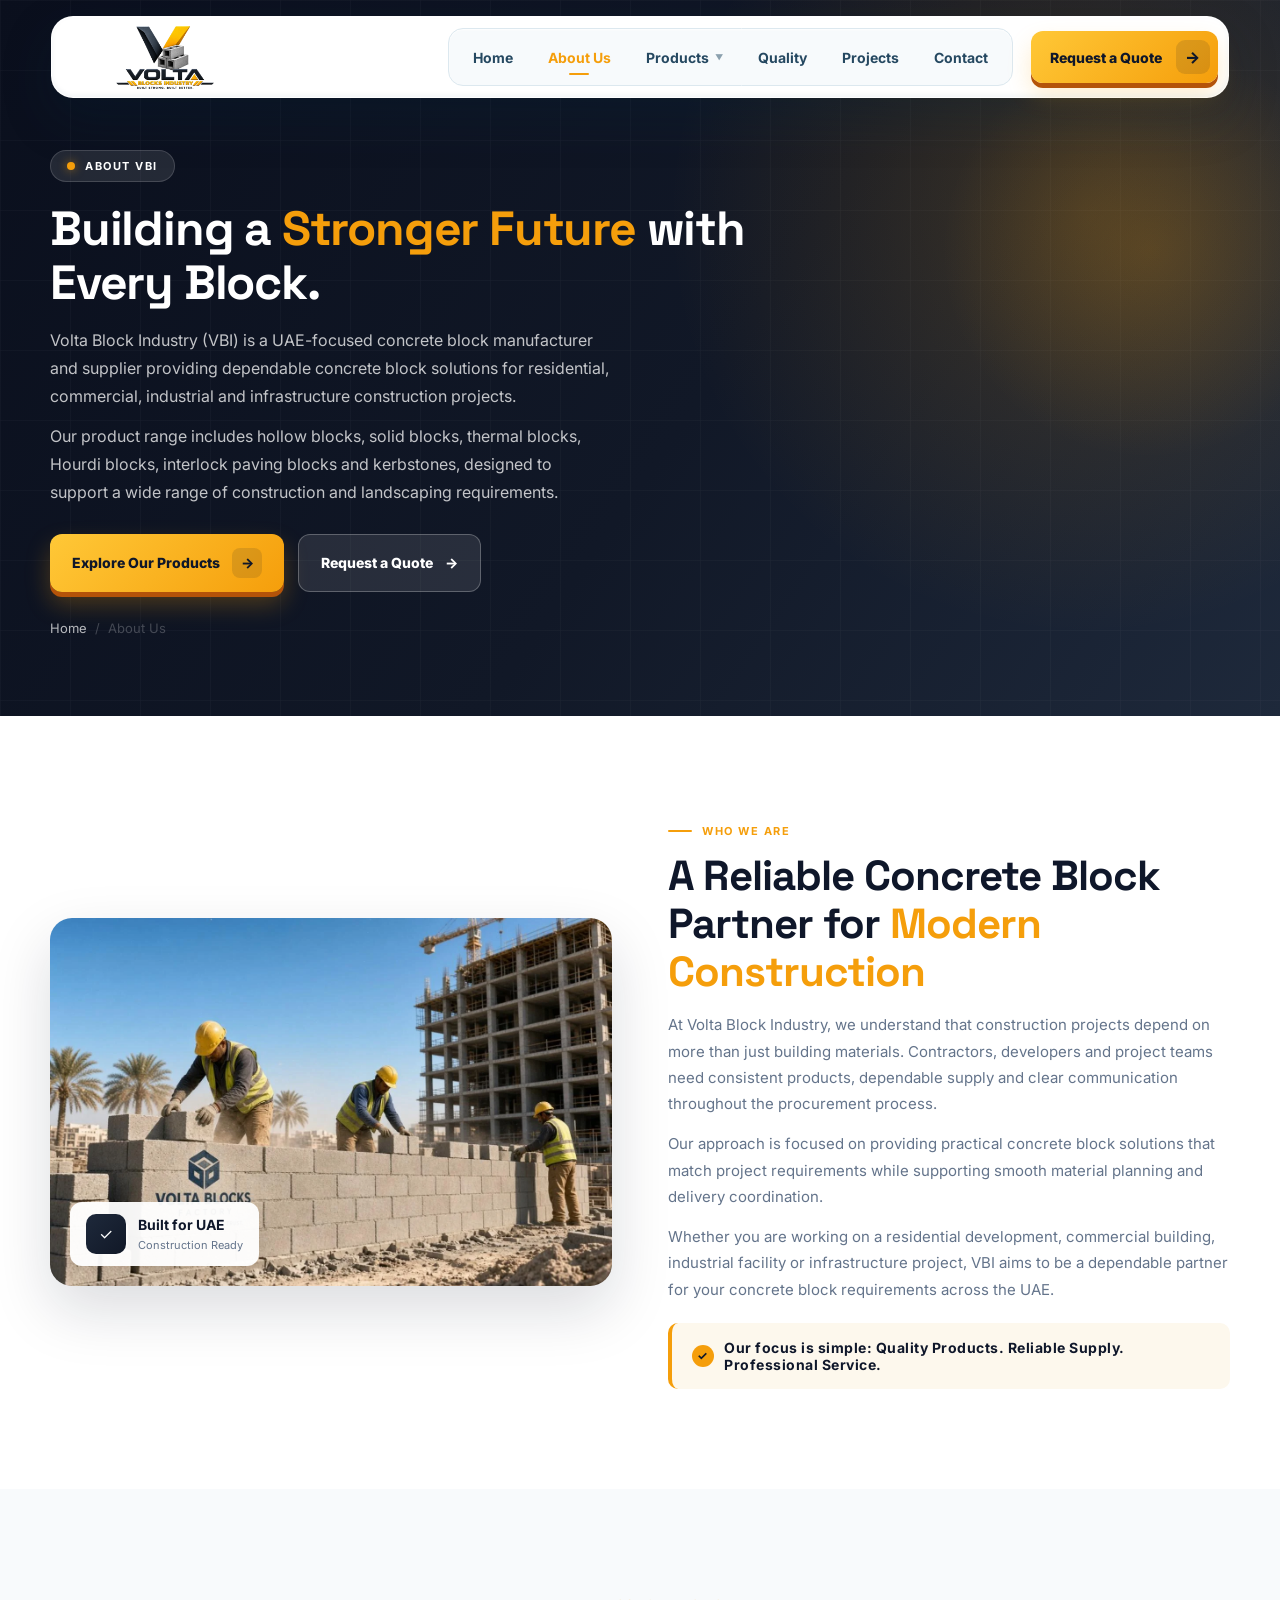
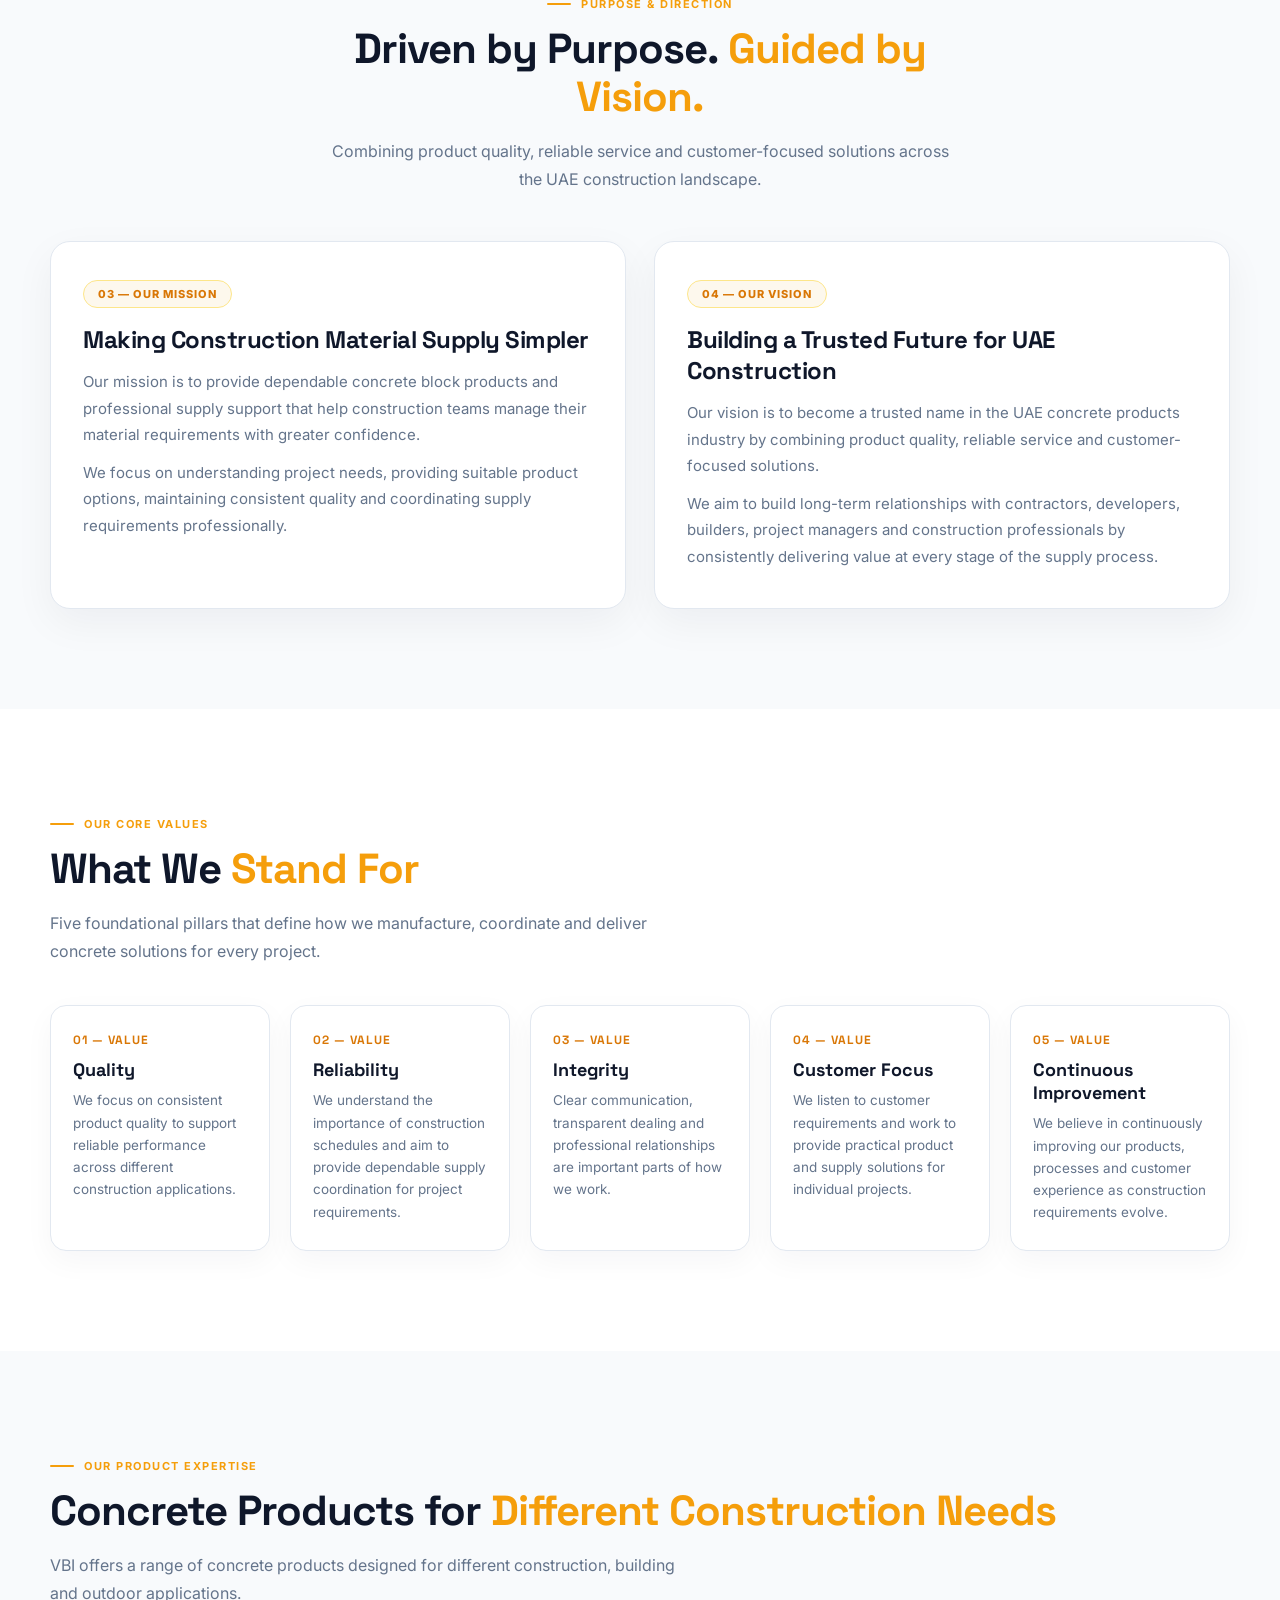
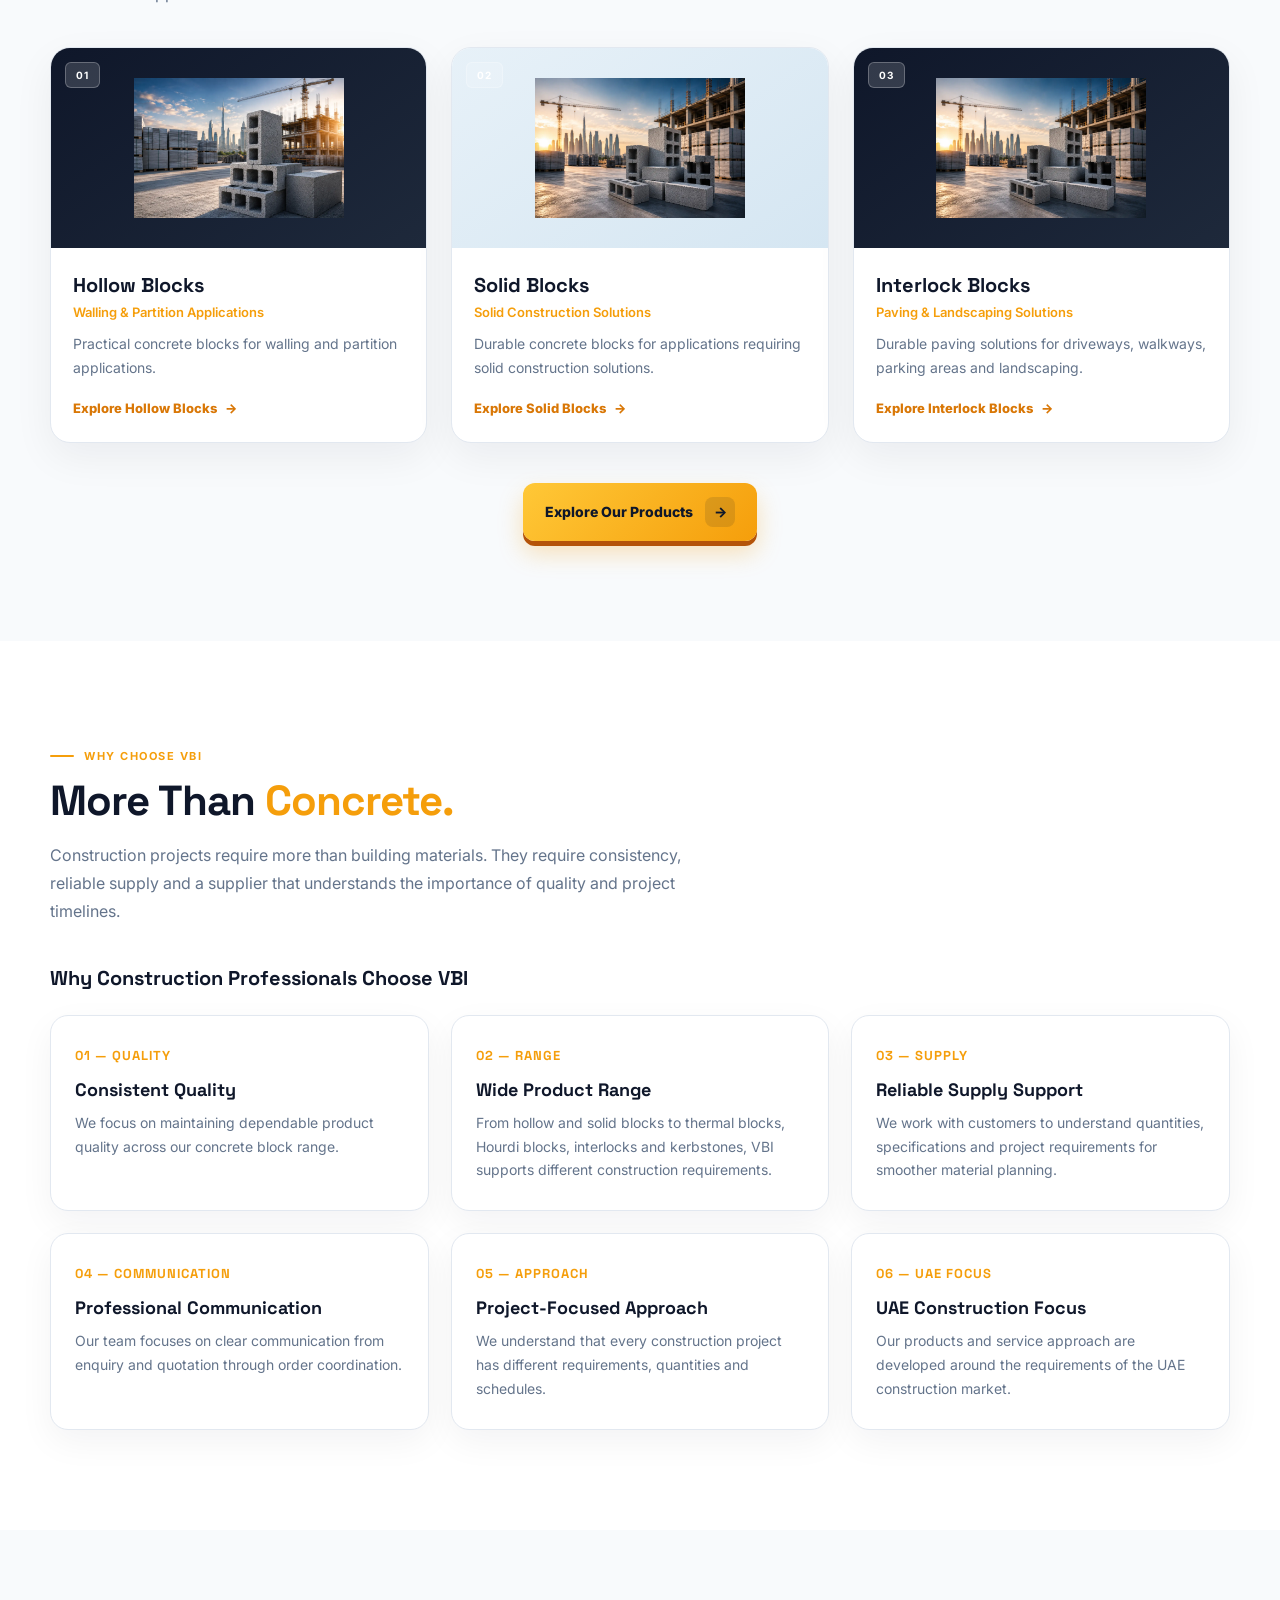
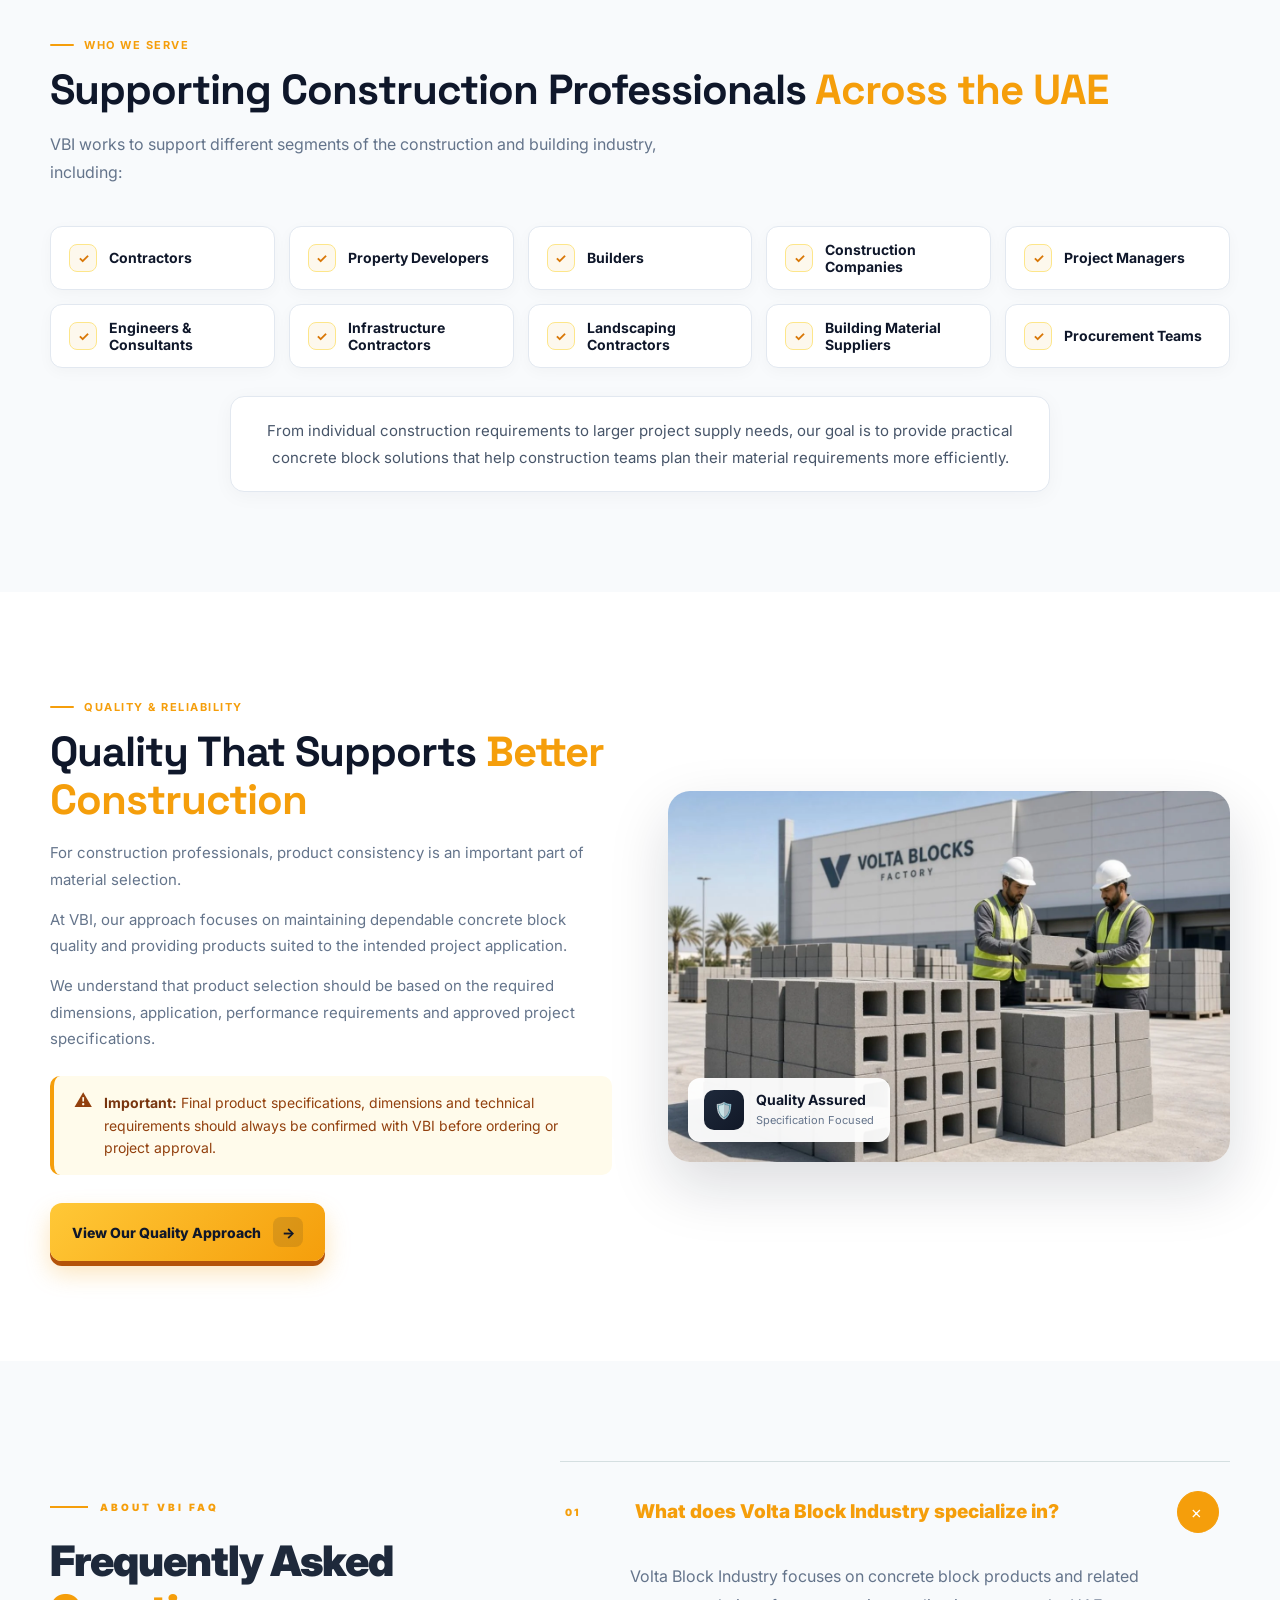
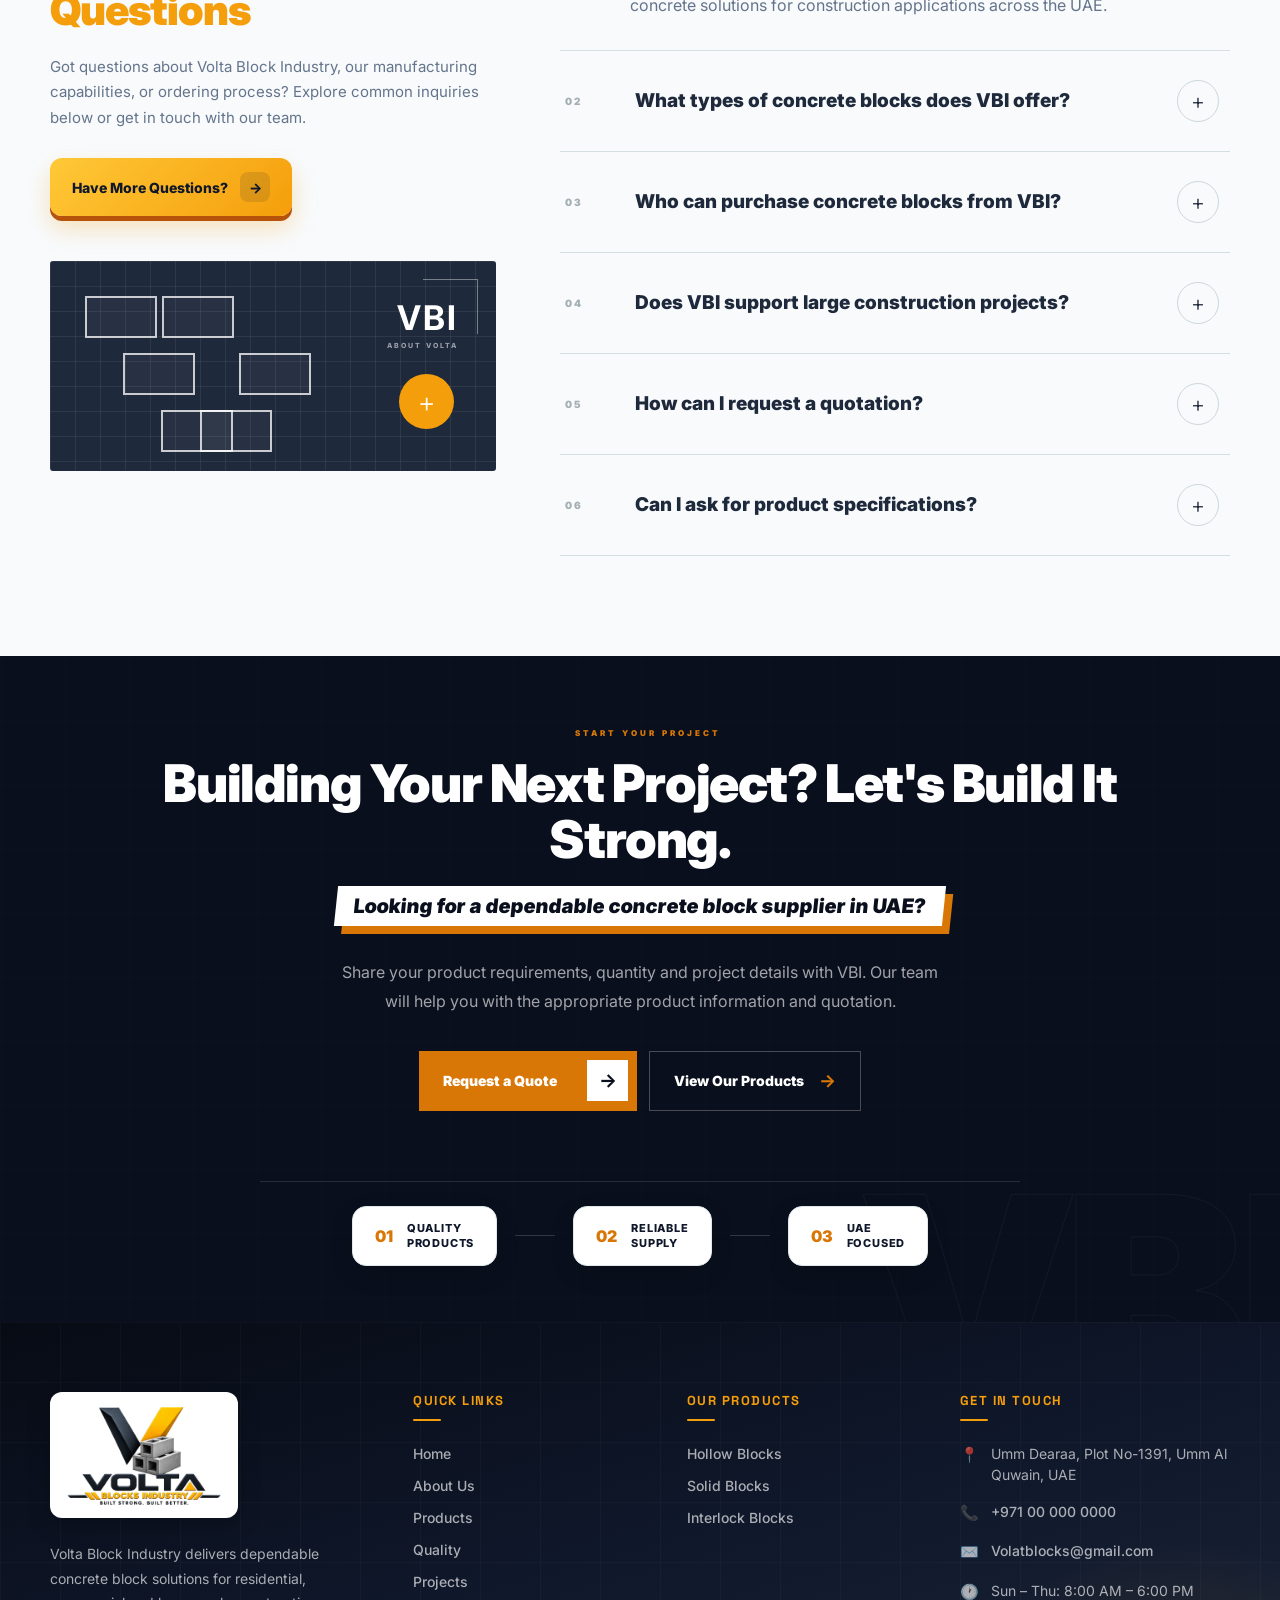
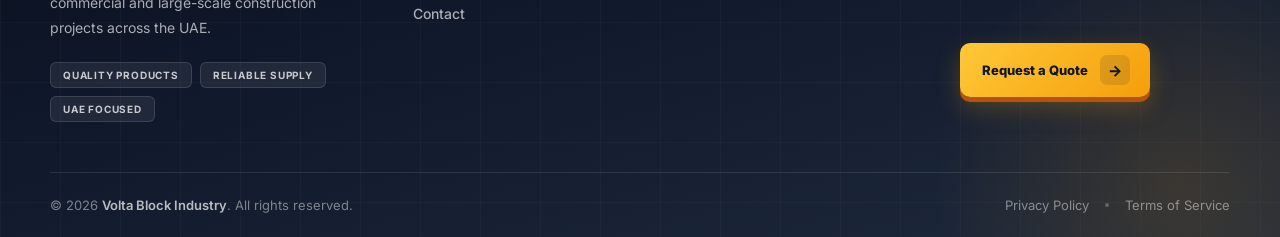
==== commit a13aef6f: "fix: update contact information and product links across multiple pages, including detailed address " ====
--- a/about.html
+++ b/about.html
@@ -602,20 +602,17 @@
       <div class="footer-col">
         <h4>Our Products</h4>
         <ul>
-          <li><a href="products.html#hollow-blocks">Hollow Blocks</a></li>
-          <li><a href="products.html#solid-blocks">Solid Blocks</a></li>
-          <li><a href="products.html#thermal-blocks">Thermal Blocks</a></li>
-          <li><a href="products.html#hourdi-blocks">Hourdi Blocks</a></li>
-          <li><a href="products.html#interlock-blocks">Paving Blocks</a></li>
-          <li><a href="products.html#kerbstones">Kerbstones</a></li>
+          <li><a href="products.html">Hollow Blocks</a></li>
+          <li><a href="products.html">Solid Blocks</a></li>
+          <li><a href="products.html">Interlock Blocks</a></li>
         </ul>
       </div>
       <div class="footer-col footer-contact">
         <h4>Get in Touch</h4>
         <ul class="footer-contact-list">
-          <li><span class="footer-icon">📍</span><span>United Arab Emirates</span></li>
+          <li><span class="footer-icon">📍</span><span>Umm Dearaa, Plot No-1391, Umm Al Quwain, UAE</span></li>
           <li><span class="footer-icon">📞</span><a href="tel:+971000000000">+971 00 000 0000</a></li>
-          <li><span class="footer-icon">✉️</span><a href="mailto:info@voltablock.com">info@voltablock.com</a></li>
+          <li><span class="footer-icon">✉️</span><a href="mailto:Volatblocks@gmail.com">Volatblocks@gmail.com</a></li>
           <li><span class="footer-icon">🕐</span><span>Sun – Thu: 8:00 AM – 6:00 PM</span></li>
         </ul>
         <a href="contact.html" class="footer-cta">Request a Quote <span>→</span></a>
--- a/assets/css/main.css
+++ b/assets/css/main.css
@@ -2020,8 +2020,8 @@
     background:
 
         linear-gradient(145deg,
-            #ff8053,
-            #e84c1e);
+            #1a78b8,
+            #0f5590);
 
     z-index: 5;
 
@@ -6545,9 +6545,9 @@
     border-radius: 7px;
 
     background:
-        rgba(245,158,11,.12);
-
-    color: #fde68a;
+        rgba(255,255,255,.12);
+
+    color: #ffffff;
 
     font-size: 12px;
 
@@ -6841,7 +6841,7 @@
 
     max-width:800px;
 
-    margin:0 auto 70px;
+    margin:0 auto 0px;
 }
 
 
@@ -7626,7 +7626,7 @@
   position:relative;
   overflow:hidden;
 
-  padding:125px 5%;
+  padding:72px 5%;
 
   background:#fff;
 
@@ -7692,7 +7692,7 @@
 
   gap:12px;
 
-  margin-bottom:24px;
+  margin-bottom:14px;
 
   color:#f59e0b;
 
@@ -7716,13 +7716,19 @@
   display:grid;
 
   grid-template-columns:
-    1.15fr .85fr;
-
-  gap:90px;
-
-  align-items:end;
-
-  margin-bottom:65px;
+    1.05fr .95fr;
+
+  gap:36px;
+
+  align-items:center;
+
+  margin-bottom:36px;
+}
+
+.vbi-head-copy{
+  display:flex;
+  flex-direction:column;
+  gap:12px;
 }
 
 
@@ -7772,7 +7778,7 @@
   grid-template-columns:
     1fr 1fr;
 
-  gap:80px;
+  gap:40px;
 
   align-items:center;
 }
@@ -8383,8 +8389,8 @@
   background:
     linear-gradient(
       145deg,
-      #ff8158,
-      #e95529
+      #1a78b8,
+      #0f5590
     );
 
   border-radius:3px;
@@ -8404,8 +8410,8 @@
   background:
     linear-gradient(
       145deg,
-      #7d3321,
-      #542316
+      #06395f,
+      #042d4c
     );
 
   box-shadow:
@@ -8425,7 +8431,7 @@
   transform:
     skewX(-38deg);
 
-  background:#ff9a78;
+  background:#4aa3d4;
 }
 
 
@@ -8442,7 +8448,7 @@
   transform:
     skewY(-52deg);
 
-  background:#c94320;
+  background:#0a4a78;
 }
 
 
@@ -8668,7 +8674,7 @@
 
 .vbi-construction-art:hover
 .vbi-art-round{
-  background:#f59e0b;
+  background:#0f5590;
 
   transform:
     rotate(45deg);
--- a/assets/css/responsive.css
+++ b/assets/css/responsive.css
@@ -1087,3 +1087,233 @@
     padding: 20px 0 28px;
   }
 }
+
+/* =====================================================
+   STANDARD HEADING SCALE
+===================================================== */
+
+.hero-content h1,
+.page-hero h1 {
+  font-size: clamp(32px, 4vw, 48px) !important;
+  line-height: 1.12 !important;
+  letter-spacing: -1.2px !important;
+}
+
+.vbi-heading-left h1,
+.trust-content h2,
+.vbi-why-intro h2,
+.vbi-quality-left h2,
+.vbi-spec-heading h2,
+.vbi-app-header h2,
+.vbi-projects-head h2,
+.vbi-head-grid h2,
+.vbi-delivery-title h2,
+.vbi-process-heading-wrap h2,
+.vbi-real-content h2,
+.vbi-ind-title h2,
+.vbi-faq-intro h2,
+.page-section h2 {
+  font-size: clamp(28px, 3.4vw, 42px) !important;
+  line-height: 1.15 !important;
+  letter-spacing: -1px !important;
+}
+
+.vbi-modern-inner h2 {
+  font-size: clamp(32px, 4.2vw, 52px) !important;
+  line-height: 1.08 !important;
+  letter-spacing: -1.4px !important;
+  margin-top: 18px !important;
+}
+
+.vbi-modern-statement {
+  font-size: clamp(16px, 2vw, 20px) !important;
+  margin-top: 18px !important;
+  padding: 10px 18px !important;
+}
+
+.vbi-cta-modern {
+  min-height: 0 !important;
+  padding: 72px 24px 56px !important;
+}
+
+.vbi-bg-text {
+  font-size: clamp(140px, 22vw, 280px) !important;
+  letter-spacing: -8px !important;
+}
+
+/* =====================================================
+   FLOATING BADGES – keep them inside, not clipped
+===================================================== */
+
+.vbi-products-heading,
+.vbi-heading-right {
+  overflow: visible !important;
+}
+
+.vbi-visual {
+  overflow: visible !important;
+  height: auto !important;
+  min-height: 260px;
+  width: 100%;
+  padding: 28px 90px 36px;
+  box-sizing: border-box;
+}
+
+.vbi-main-image {
+  width: min(260px, 72%) !important;
+  height: auto !important;
+  max-height: 220px;
+}
+
+.vbi-floating-card.vbi-quality-card,
+.vbi-floating-card.vbi-uae-card {
+  display: flex !important;
+  grid-template-columns: none !important;
+  position: absolute !important;
+  width: max-content !important;
+  max-width: 160px;
+  min-height: 0 !important;
+  padding: 8px 12px !important;
+  gap: 8px !important;
+  z-index: 12 !important;
+}
+
+.vbi-floating-card.vbi-quality-card {
+  left: 0 !important;
+  right: auto !important;
+  bottom: 0 !important;
+  top: auto !important;
+}
+
+.vbi-floating-card.vbi-uae-card {
+  right: 0 !important;
+  left: auto !important;
+  top: 0 !important;
+  bottom: auto !important;
+}
+
+/* =====================================================
+   BUTTON TEXT – white on dark buttons
+===================================================== */
+
+.vbi-explore-btn,
+.vbi-explore-btn:hover,
+.vbi-quote-btn,
+.vbi-quote-btn:hover {
+  color: #ffffff !important;
+}
+
+.vbi-explore-btn span,
+.vbi-quote-btn span {
+  color: #ffffff !important;
+}
+
+/* =====================================================
+   PRODUCT IMAGE – theme blue, not orange
+===================================================== */
+
+.vbi-product-image.orange,
+.product-tile-img.orange {
+  background: linear-gradient(145deg, #e7f1f8, #d5e6f2) !important;
+}
+
+/* =====================================================
+   QUALITY CARD HOVER – icon stays readable
+===================================================== */
+
+.vbi-quality-section .vbi-quality-card:hover .vbi-card-icon {
+  background: #0f5590 !important;
+  color: #ffffff !important;
+}
+
+.vbi-quality-section .vbi-quality-card:hover .vbi-card-icon svg {
+  stroke: #ffffff !important;
+  color: #ffffff !important;
+}
+
+.vbi-quality-section .vbi-quality-card:hover .vbi-card-number {
+  color: #0f5590 !important;
+}
+
+.vbi-quality-section .vbi-quality-card::before {
+  background: #0f5590 !important;
+}
+
+/* =====================================================
+   PRODUCT MODAL
+===================================================== */
+
+.vbi-modal-image {
+  padding: 36px 28px !important;
+  box-sizing: border-box;
+}
+
+.vbi-modal-image img {
+  width: auto !important;
+  max-width: 72% !important;
+  height: auto !important;
+  max-height: 260px !important;
+  margin: auto;
+}
+
+.vbi-modal .vbi-spec-row {
+  display: grid !important;
+  grid-template-columns: 1fr 1.4fr !important;
+  min-height: 0 !important;
+  align-items: start !important;
+  gap: 12px !important;
+  padding: 14px 4px !important;
+  background: transparent !important;
+  transform: none !important;
+}
+
+.vbi-modal .vbi-spec-row::before {
+  display: none !important;
+}
+
+.vbi-modal .vbi-spec-row:hover {
+  background: #f3f8fb !important;
+  transform: none !important;
+}
+
+.vbi-modal .vbi-spec-row span,
+.vbi-modal .vbi-spec-row strong {
+  position: relative;
+  z-index: 2;
+  color: #073d60 !important;
+  background: transparent !important;
+}
+
+.vbi-modal .vbi-spec-row span {
+  color: #0f5590 !important;
+  font-weight: 700;
+}
+
+@media (max-width: 700px) {
+  .vbi-visual {
+    padding: 16px 8px 20px;
+    min-height: 220px;
+  }
+
+  .vbi-floating-card.vbi-quality-card,
+  .vbi-floating-card.vbi-uae-card {
+    position: relative !important;
+    left: auto !important;
+    right: auto !important;
+    top: auto !important;
+    bottom: auto !important;
+    margin: 8px auto 0;
+    max-width: 100%;
+  }
+
+  .vbi-visual {
+    display: flex;
+    flex-wrap: wrap;
+    justify-content: center;
+    gap: 10px;
+  }
+
+  .vbi-main-image {
+    flex: 0 0 100%;
+  }
+}
--- a/assets/css/pages.css
+++ b/assets/css/pages.css
@@ -971,3 +971,47 @@
   }
 }
 
+/* ---------- Products Page Requirement Flow ---------- */
+.req-flow-strip {
+  display: flex;
+  flex-wrap: wrap;
+  align-items: center;
+  gap: 10px;
+  margin: 22px 0;
+  padding: 18px 20px;
+  background: #fdf8ed;
+  border: 1px solid #fde68a;
+  border-radius: 14px;
+}
+
+.req-flow-title {
+  font-size: 12px;
+  font-weight: 800;
+  color: #d97706;
+  text-transform: uppercase;
+  letter-spacing: 1px;
+  width: 100%;
+  margin-bottom: 4px;
+}
+
+.req-step {
+  display: inline-flex;
+  align-items: center;
+  gap: 6px;
+  padding: 7px 14px;
+  background: #fff;
+  border: 1px solid #e2e8f0;
+  border-radius: 8px;
+  font-size: 13px;
+  font-weight: 700;
+  color: #0f172a;
+  box-shadow: 0 2px 6px rgba(0,0,0,0.03);
+}
+
+.req-step-arrow {
+  color: #d97706;
+  font-weight: 900;
+  font-size: 14px;
+}
+
+
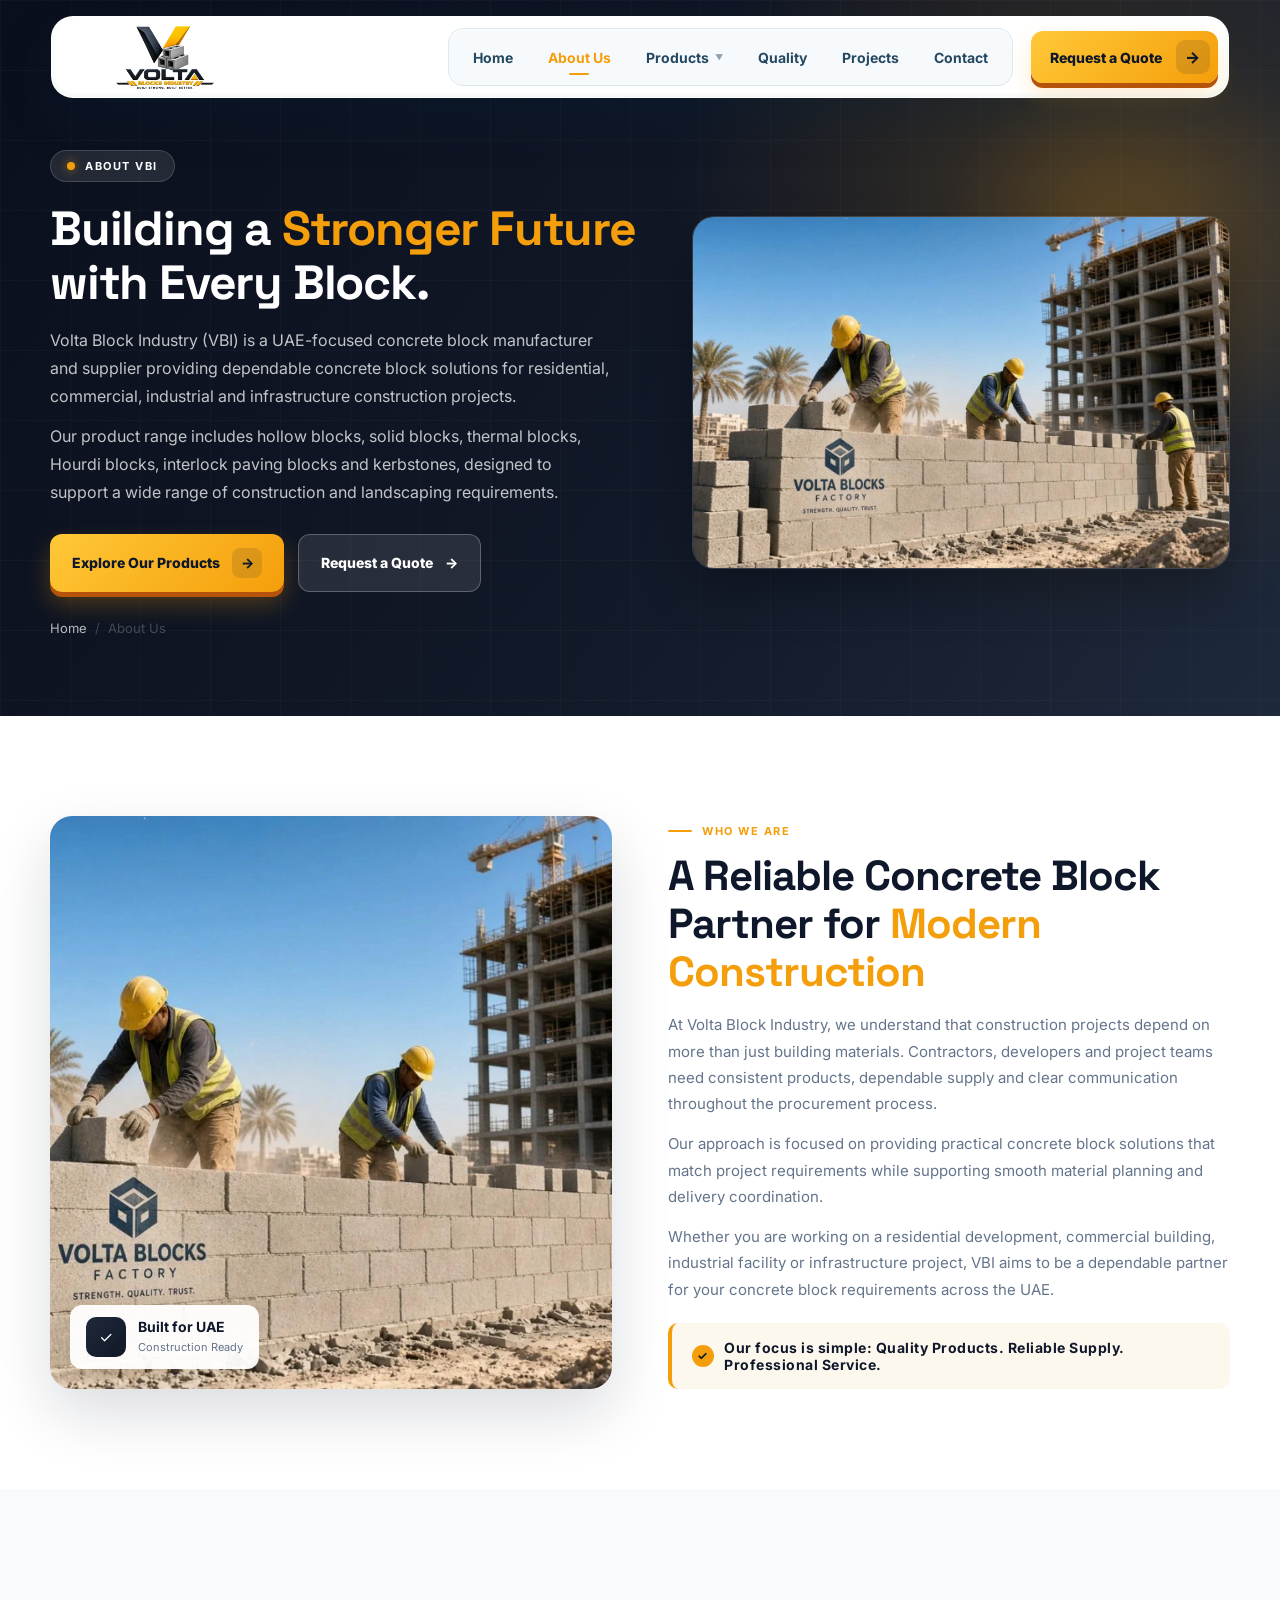
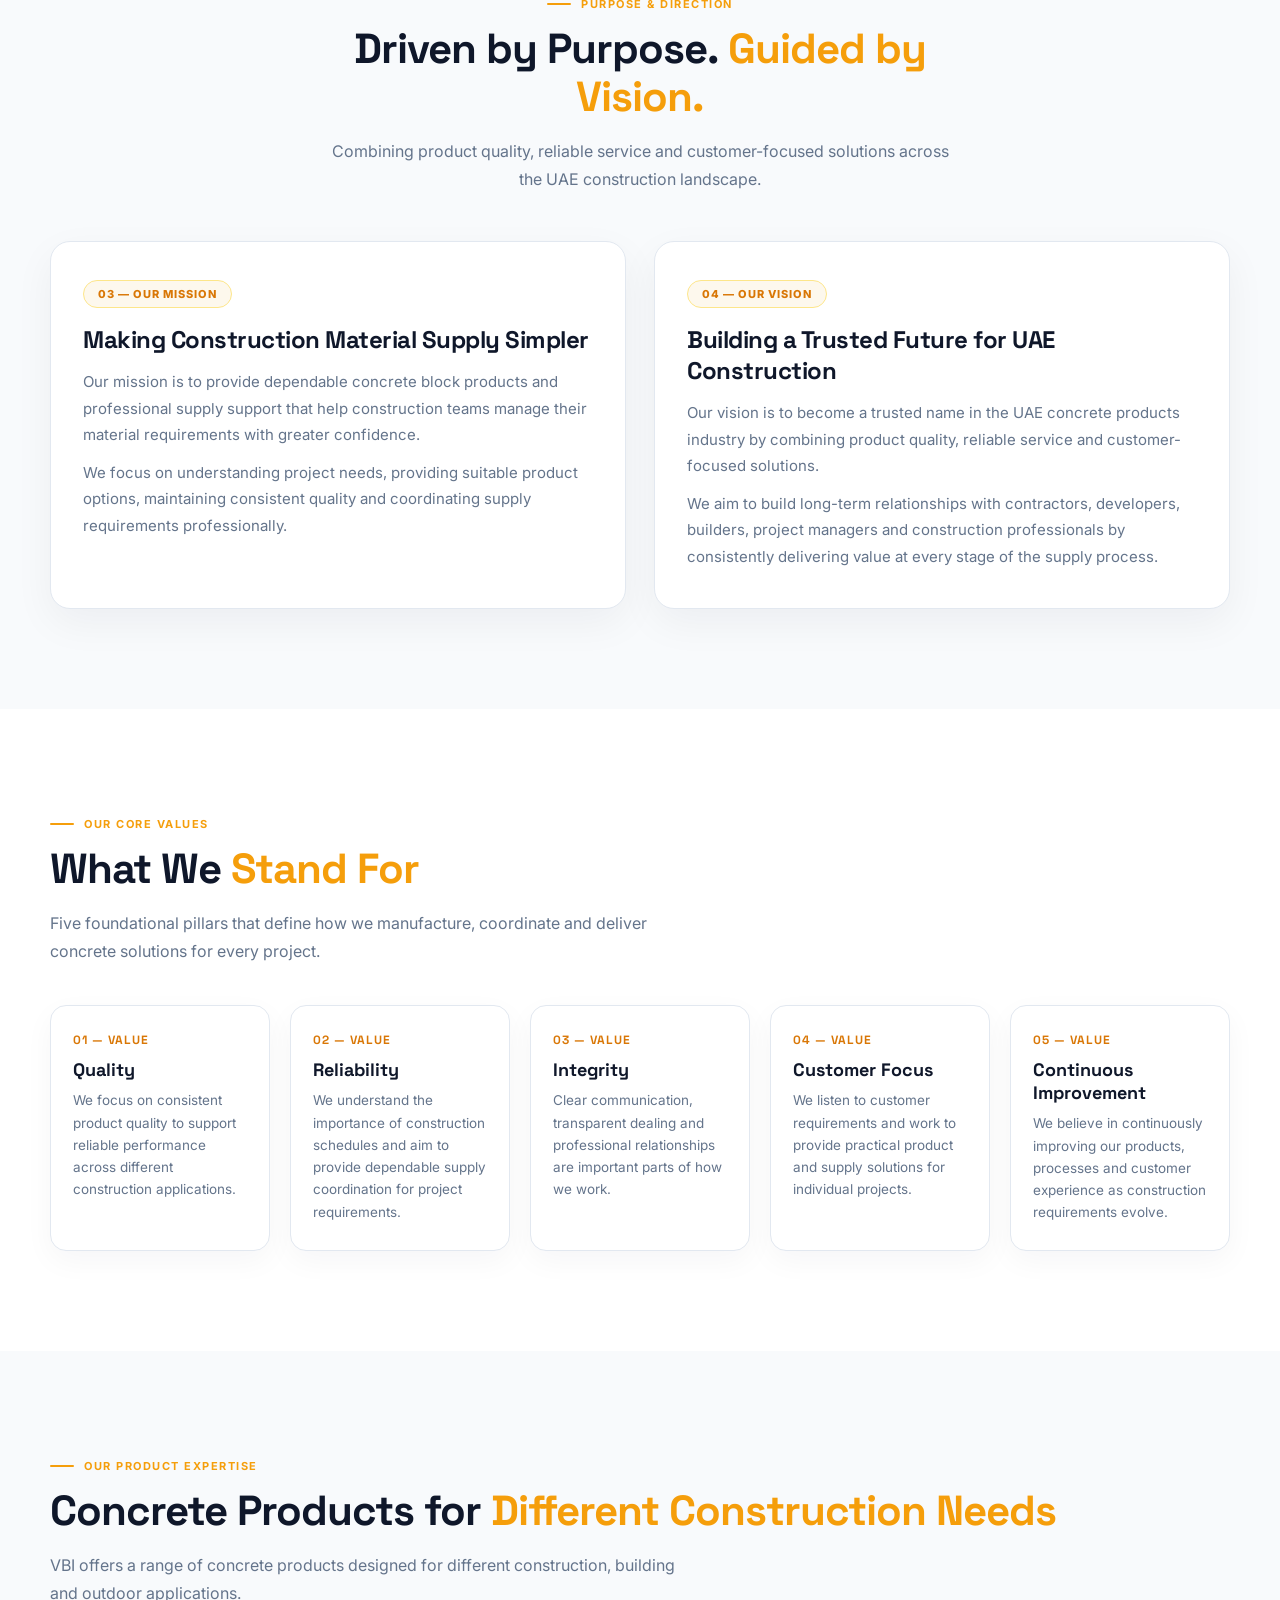
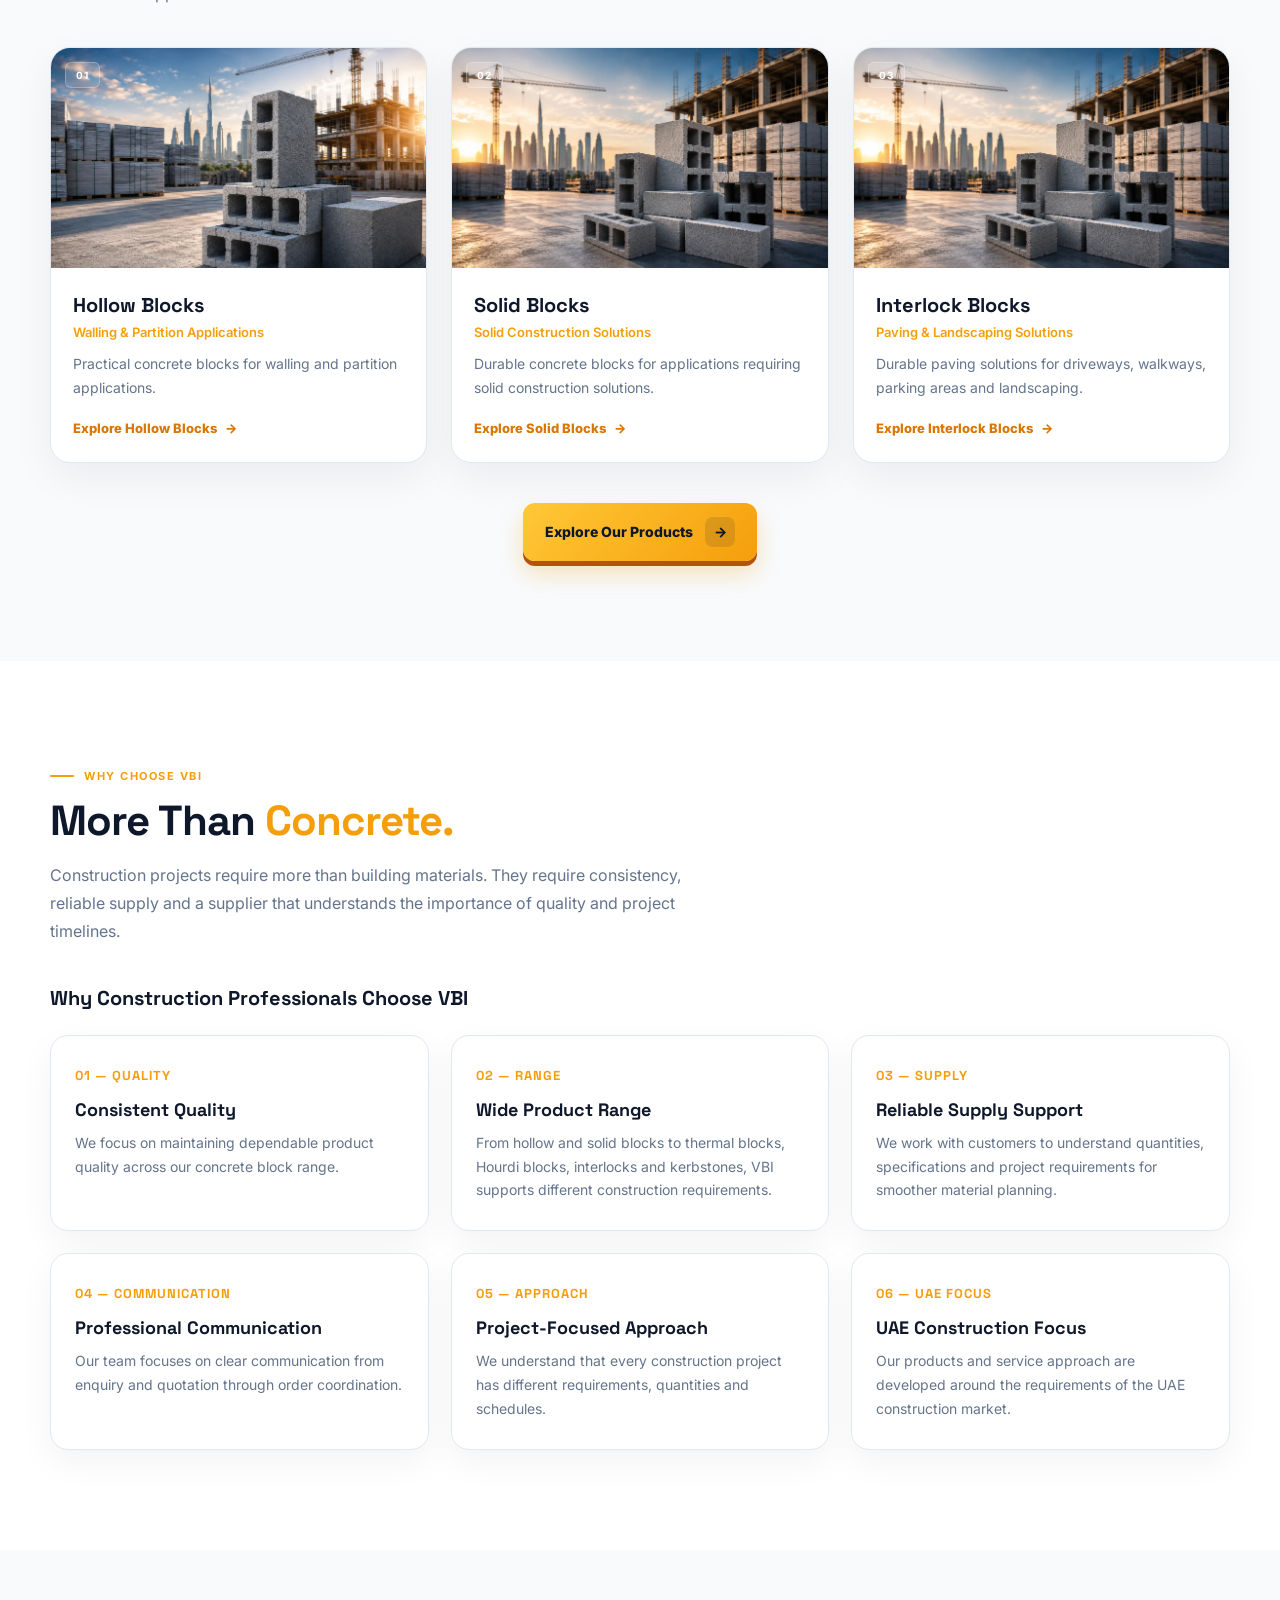
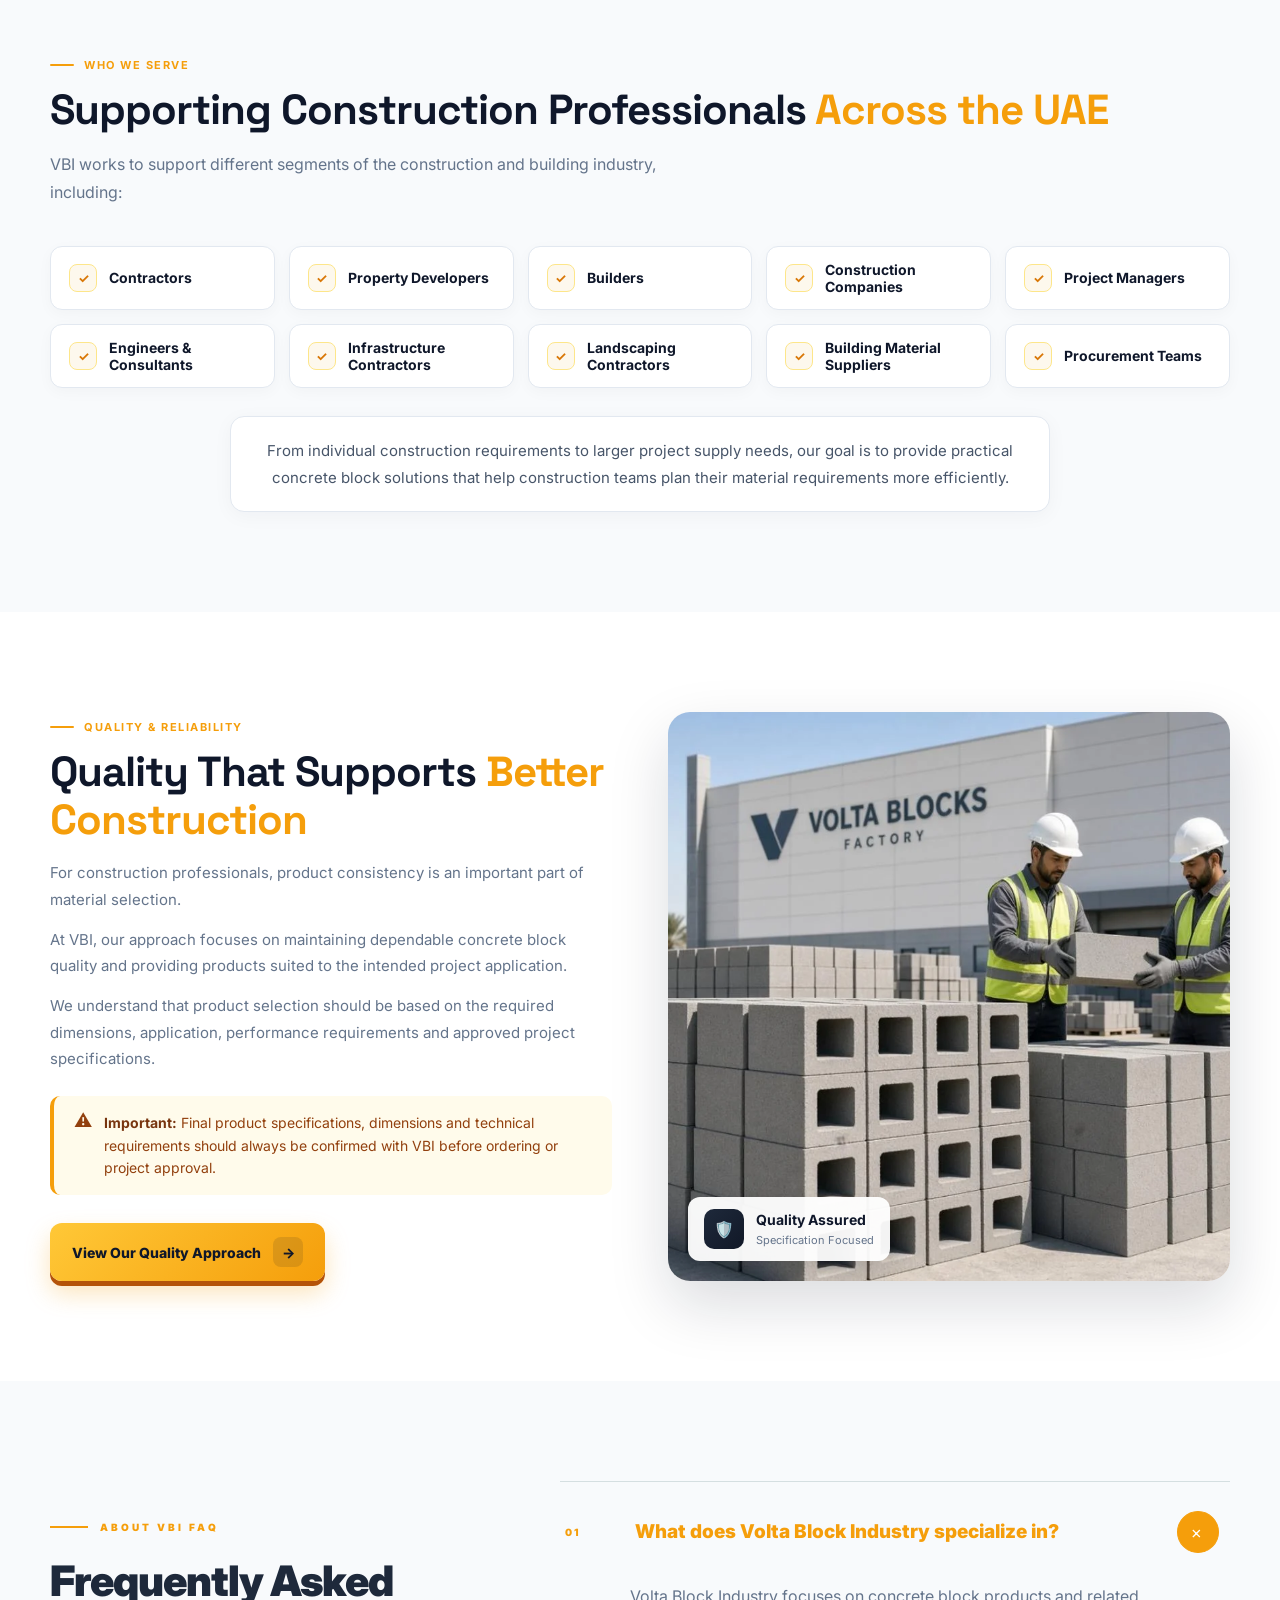
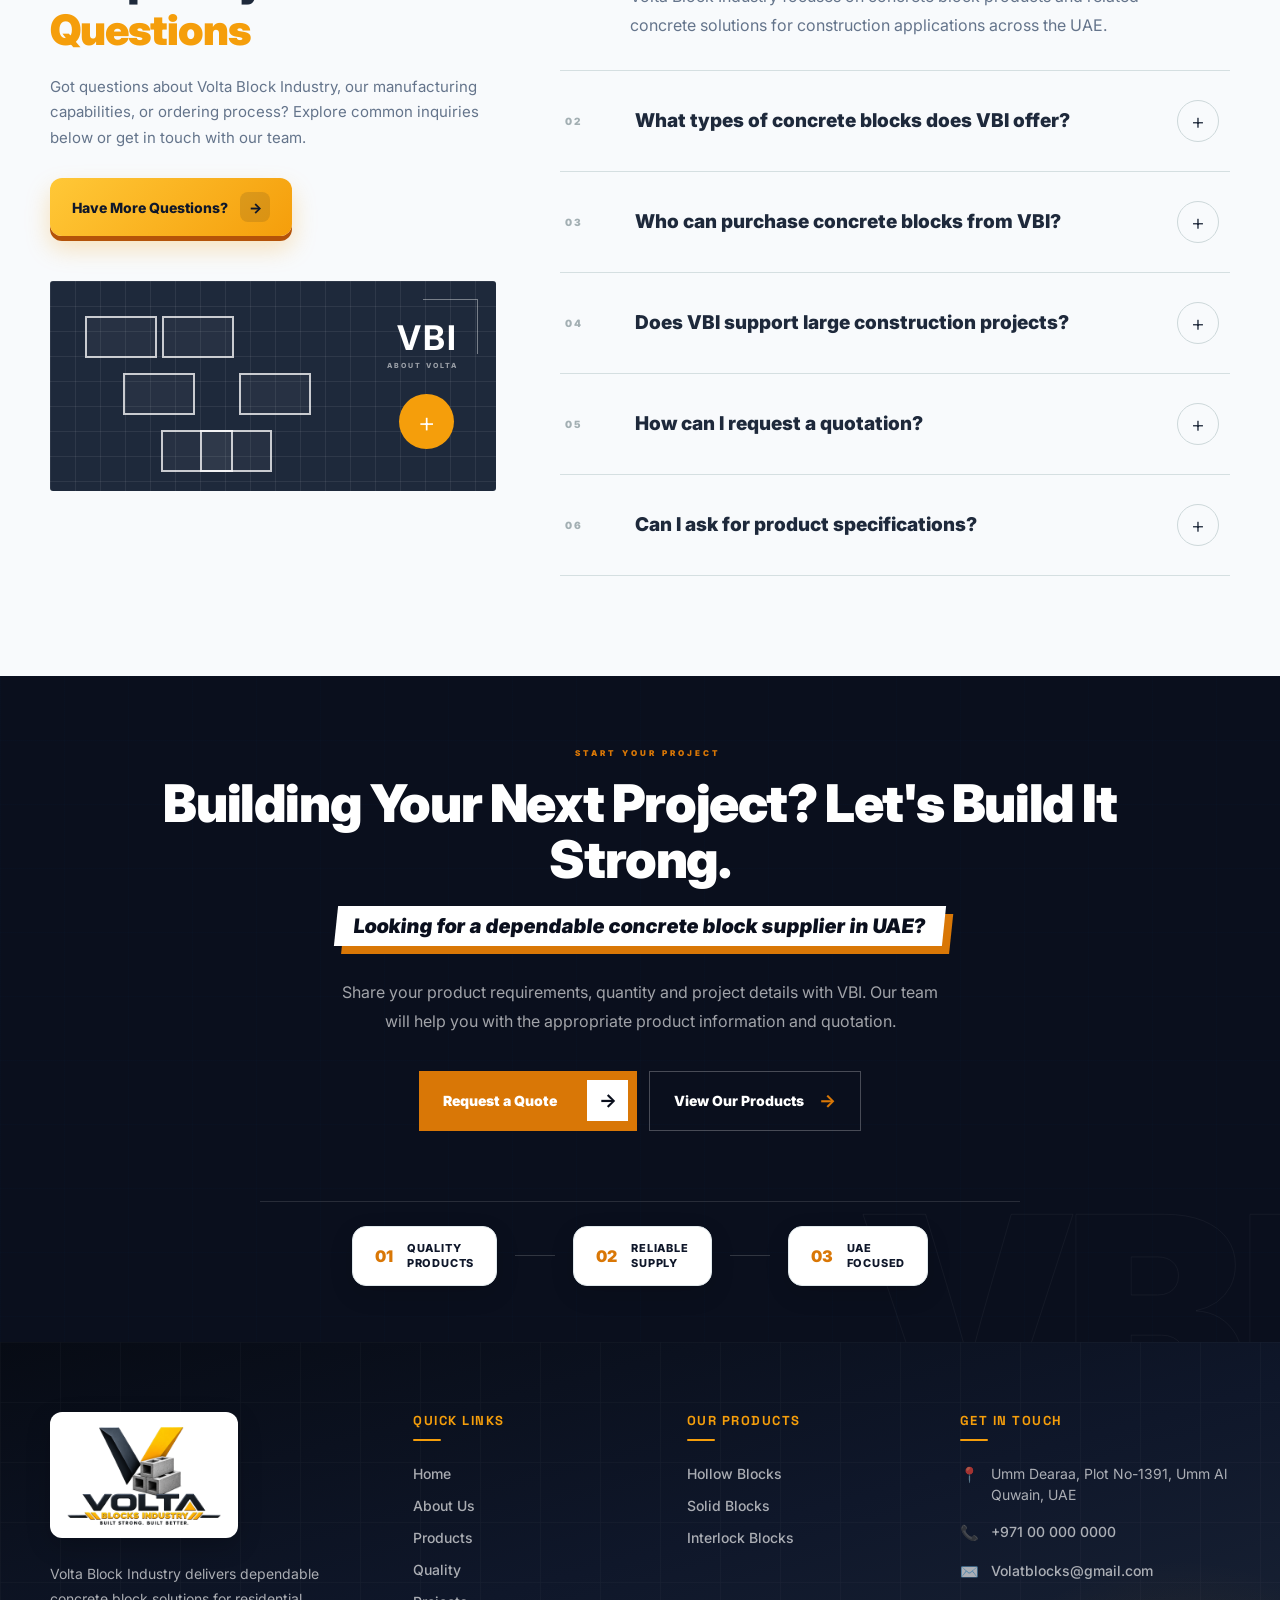
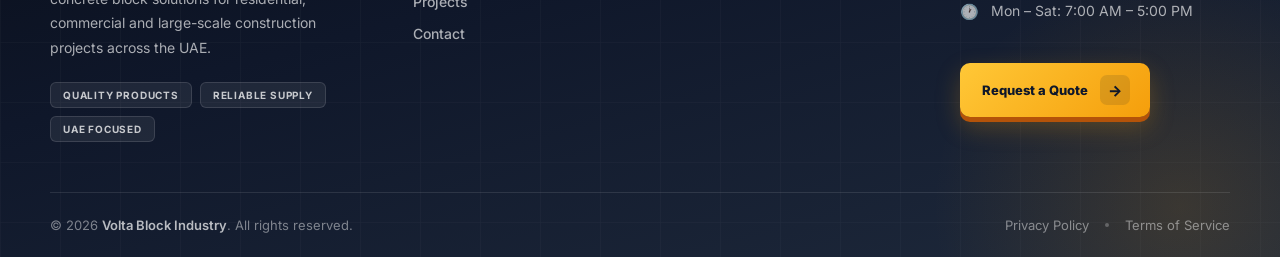
==== commit cc2cde92: "feat: implement responsive design updates and visual enhancements across multiple pages, including n" ====
--- a/about.html
+++ b/about.html
@@ -44,7 +44,8 @@
 <section class="page-hero">
   <div class="page-hero-grid"></div>
   <div class="page-hero-glow"></div>
-  <div class="page-hero-inner">
+  <div class="page-hero-inner page-hero-split">
+    <div class="page-hero-copy">
     <div class="page-hero-badge"><i></i> ABOUT VBI</div>
     <h1>Building a <strong>Stronger Future</strong> with Every Block.</h1>
     <p>Volta Block Industry (VBI) is a UAE-focused concrete block manufacturer and supplier providing dependable concrete block solutions for residential, commercial, industrial and infrastructure construction projects.</p>
@@ -59,6 +60,10 @@
       <a href="index.html">Home</a>
       <span>/</span>
       <span>About Us</span>
+    </div>
+    </div>
+    <div class="page-hero-visual">
+      <img src="assets/images/hero/volta-blocks-masonry-construction.webp" alt="Volta Blocks masonry construction">
     </div>
   </div>
 </section>
@@ -613,7 +618,7 @@
           <li><span class="footer-icon">📍</span><span>Umm Dearaa, Plot No-1391, Umm Al Quwain, UAE</span></li>
           <li><span class="footer-icon">📞</span><a href="tel:+971000000000">+971 00 000 0000</a></li>
           <li><span class="footer-icon">✉️</span><a href="mailto:Volatblocks@gmail.com">Volatblocks@gmail.com</a></li>
-          <li><span class="footer-icon">🕐</span><span>Sun – Thu: 8:00 AM – 6:00 PM</span></li>
+          <li><span class="footer-icon">🕐</span><span>Mon – Sat: 7:00 AM – 5:00 PM</span></li>
         </ul>
         <a href="contact.html" class="footer-cta">Request a Quote <span>→</span></a>
       </div>
--- a/assets/css/main.css
+++ b/assets/css/main.css
@@ -538,6 +538,8 @@
     align-items: center;
 
     position: relative;
+    padding-bottom: 90px;
+    box-sizing: border-box;
 }
 
 
@@ -760,7 +762,8 @@
 
     gap: 40px;
 
-    margin-top: 42px;
+    margin-top: 36px;
+    margin-bottom: 15px;
 }
 
 
@@ -1225,15 +1228,15 @@
 
     position: absolute;
 
-    left: 4%;
-
-    bottom: 28px;
+    left: max(4%, calc((100% - 1260px) / 2));
+
+    bottom: 24px;
 
     display: flex;
 
     align-items: center;
 
-    gap: 8px;
+    gap: 12px;
 
     z-index: 100;
 }
@@ -1964,10 +1967,13 @@
         rotate(-7deg);
 
     background:
-
-        linear-gradient(145deg,
-            #176aa7,
-            #073f70);
+        linear-gradient(135deg,
+            #1d4ed8 0%,
+            #0f172a 100%);
+
+    box-shadow:
+        12px 18px 25px rgba(15, 23, 42, .4),
+        inset 2px 2px 5px rgba(255, 255, 255, .25);
 
     z-index: 4;
 
@@ -1987,10 +1993,10 @@
 
     border-radius: 4px;
 
-    background: #062d4d;
+    background: #090d16;
 
     box-shadow:
-        inset 3px 3px 6px rgba(0, 0, 0, .6);
+        inset 3px 3px 6px rgba(0, 0, 0, .7);
 }
 
 
@@ -2004,9 +2010,10 @@
 }
 
 
-/* Orange */
-
-.orange-block {
+/* Yellow / Theme Accent Brick */
+
+.orange-block,
+.yellow-block {
 
     width: 155px;
     height: 75px;
@@ -2018,10 +2025,14 @@
         rotate(7deg);
 
     background:
-
-        linear-gradient(145deg,
-            #1a78b8,
-            #0f5590);
+        linear-gradient(135deg,
+            #ffc837 0%,
+            #f59e0b 50%,
+            #d97706 100%);
+
+    box-shadow:
+        12px 18px 25px rgba(245, 158, 11, .38),
+        inset 2px 2px 5px rgba(255, 255, 255, .4);
 
     z-index: 5;
 
--- a/assets/css/pages.css
+++ b/assets/css/pages.css
@@ -58,6 +58,32 @@
   padding: 0 clamp(16px, 4vw, 40px);
 }
 
+.page-hero-split,
+.contact-hero-inner.page-hero-split {
+  display: grid;
+  grid-template-columns: 1.05fr 0.95fr;
+  gap: clamp(24px, 4vw, 48px);
+  align-items: center;
+}
+
+.page-hero-visual {
+  position: relative;
+  border-radius: 22px;
+  overflow: hidden;
+  min-height: 320px;
+  border: 1px solid rgba(255, 255, 255, 0.14);
+  box-shadow: 0 24px 50px rgba(0, 0, 0, 0.28);
+}
+
+.page-hero-visual img {
+  width: 100%;
+  height: 100%;
+  min-height: 340px;
+  max-height: 420px;
+  object-fit: cover;
+  display: block;
+}
+
 .page-hero-badge {
   display: inline-flex;
   align-items: center;
@@ -187,7 +213,7 @@
   display: grid;
   grid-template-columns: 1fr 1fr;
   gap: clamp(28px, 5vw, 56px);
-  align-items: center;
+  align-items: stretch;
 }
 
 .page-split.reverse {
@@ -203,12 +229,15 @@
   border-radius: 22px;
   overflow: hidden;
   box-shadow: 0 24px 60px rgba(15, 23, 42, 0.15);
+  min-height: 100%;
+  height: 100%;
 }
 
 .page-media img {
+  position: absolute;
+  inset: 0;
   width: 100%;
   height: 100%;
-  min-height: 340px;
   object-fit: cover;
 }
 
@@ -328,22 +357,22 @@
 
 .product-tile-img {
   position: relative;
-  height: 200px;
-  background: linear-gradient(145deg, #0f172a, #1e293b);
-  display: flex;
-  align-items: center;
-  justify-content: center;
+  height: 220px;
+  background: #0f172a;
   overflow: hidden;
 }
 
 .product-tile-img.orange {
-  background: linear-gradient(145deg, #d97706, #f59e0b);
+  background: #0f172a;
 }
 
 .product-tile-img img {
-  max-width: 70%;
-  max-height: 140px;
-  object-fit: contain;
+  width: 100%;
+  height: 100%;
+  max-width: none;
+  max-height: none;
+  object-fit: cover;
+  display: block;
 }
 
 .product-tile-img .tag {
@@ -654,10 +683,30 @@
     padding: 130px 0 60px;
   }
 
+  .page-hero-split,
+  .contact-hero-inner.page-hero-split {
+    grid-template-columns: 1fr;
+  }
+
+  .page-hero-visual {
+    order: -1;
+    min-height: 220px;
+  }
+
+  .page-hero-visual img {
+    min-height: 220px;
+    max-height: 280px;
+  }
+
   .page-split,
   .page-split.reverse {
     grid-template-columns: 1fr;
     direction: ltr;
+  }
+
+  .page-media {
+    height: 300px;
+    min-height: 300px;
   }
 
   .feature-grid,
@@ -691,8 +740,13 @@
     grid-template-columns: 1fr;
   }
 
+  .page-media {
+    height: 240px;
+    min-height: 240px;
+  }
+
   .page-media img {
-    min-height: 240px;
+    min-height: 0;
   }
 
   .page-cta-actions {
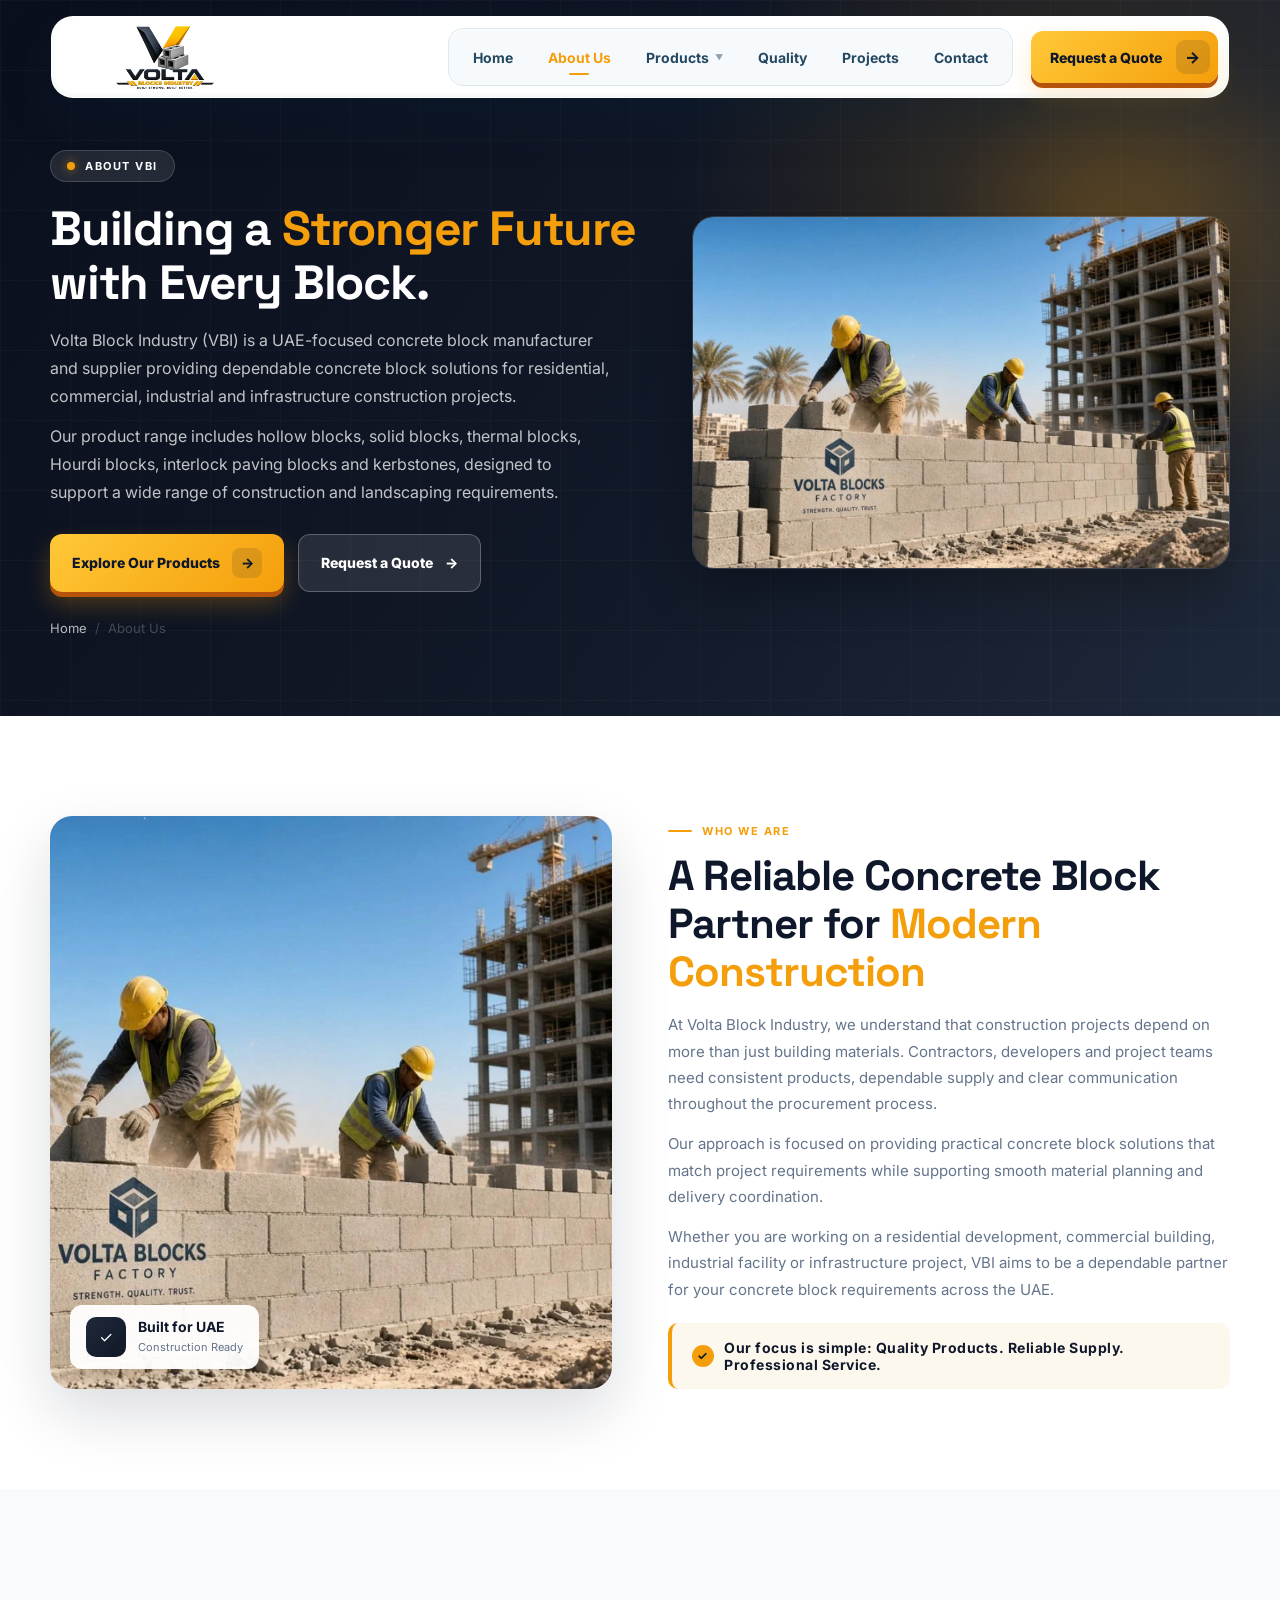
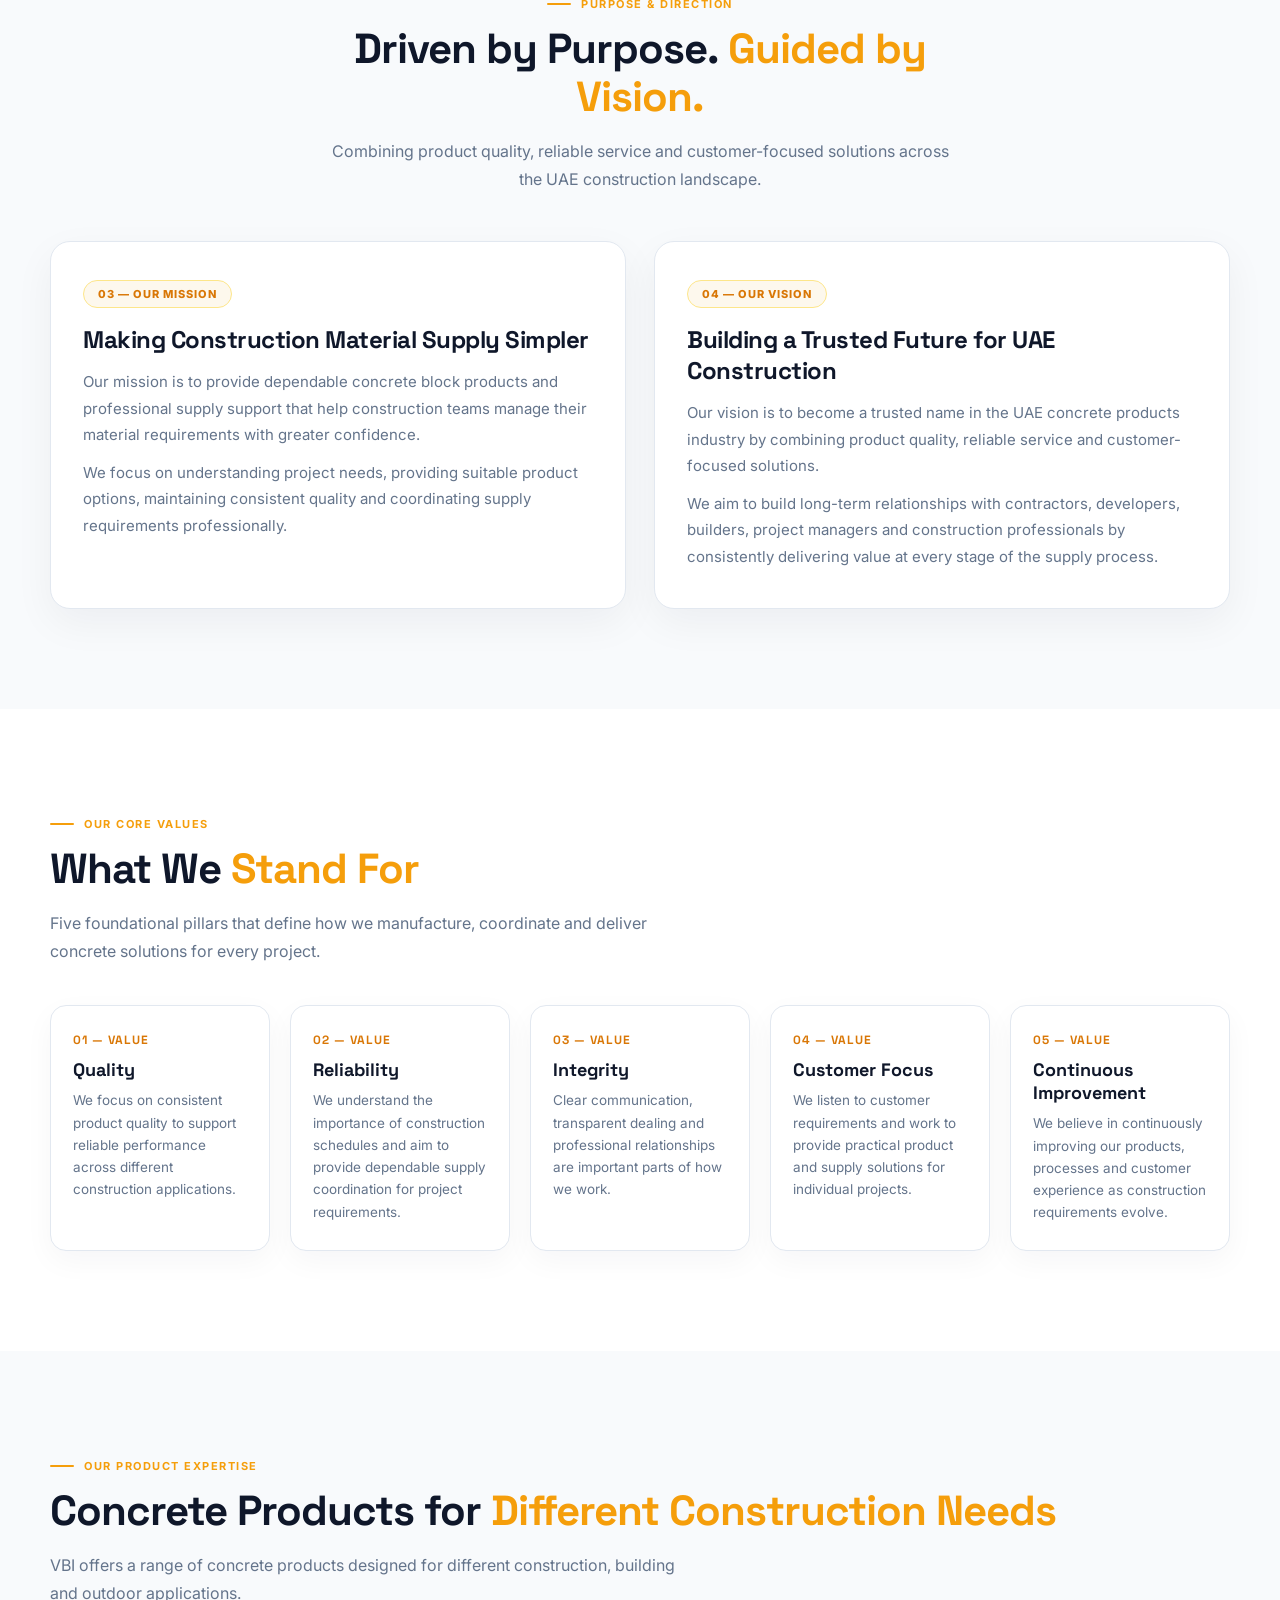
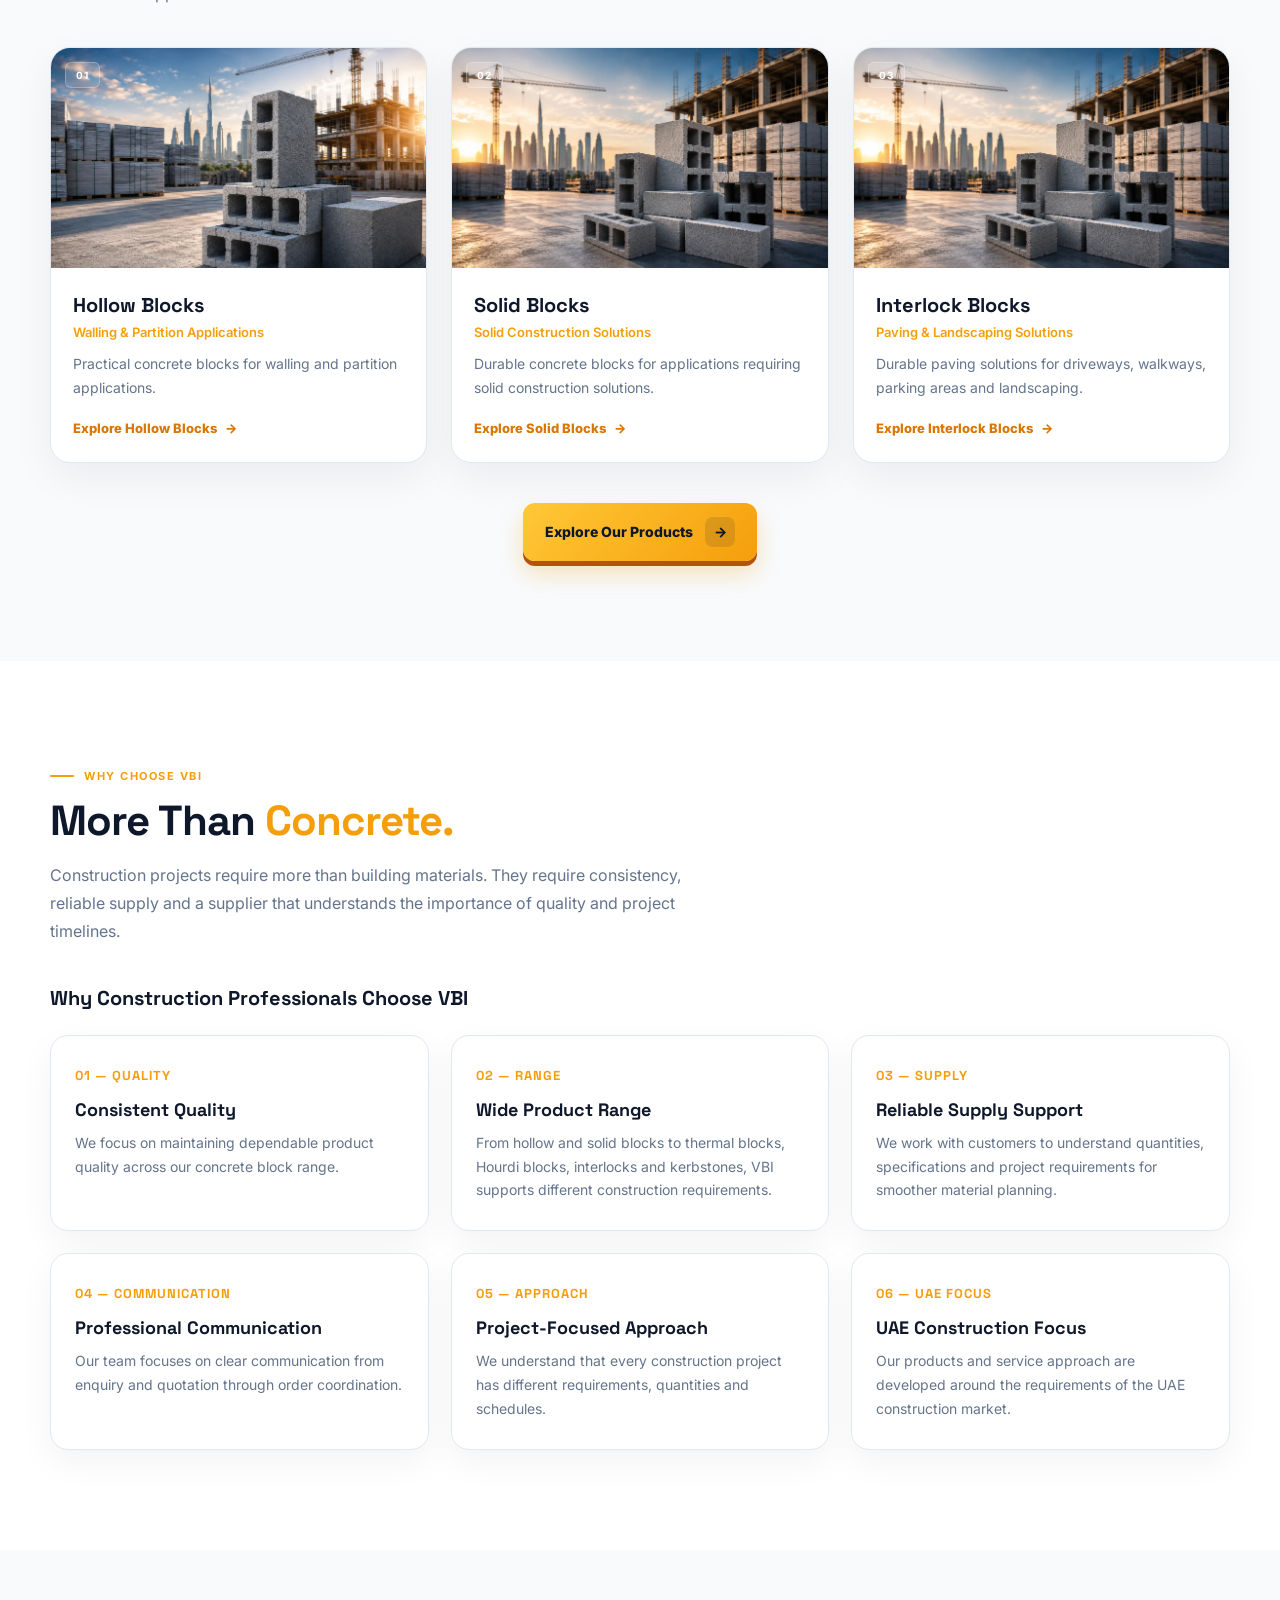
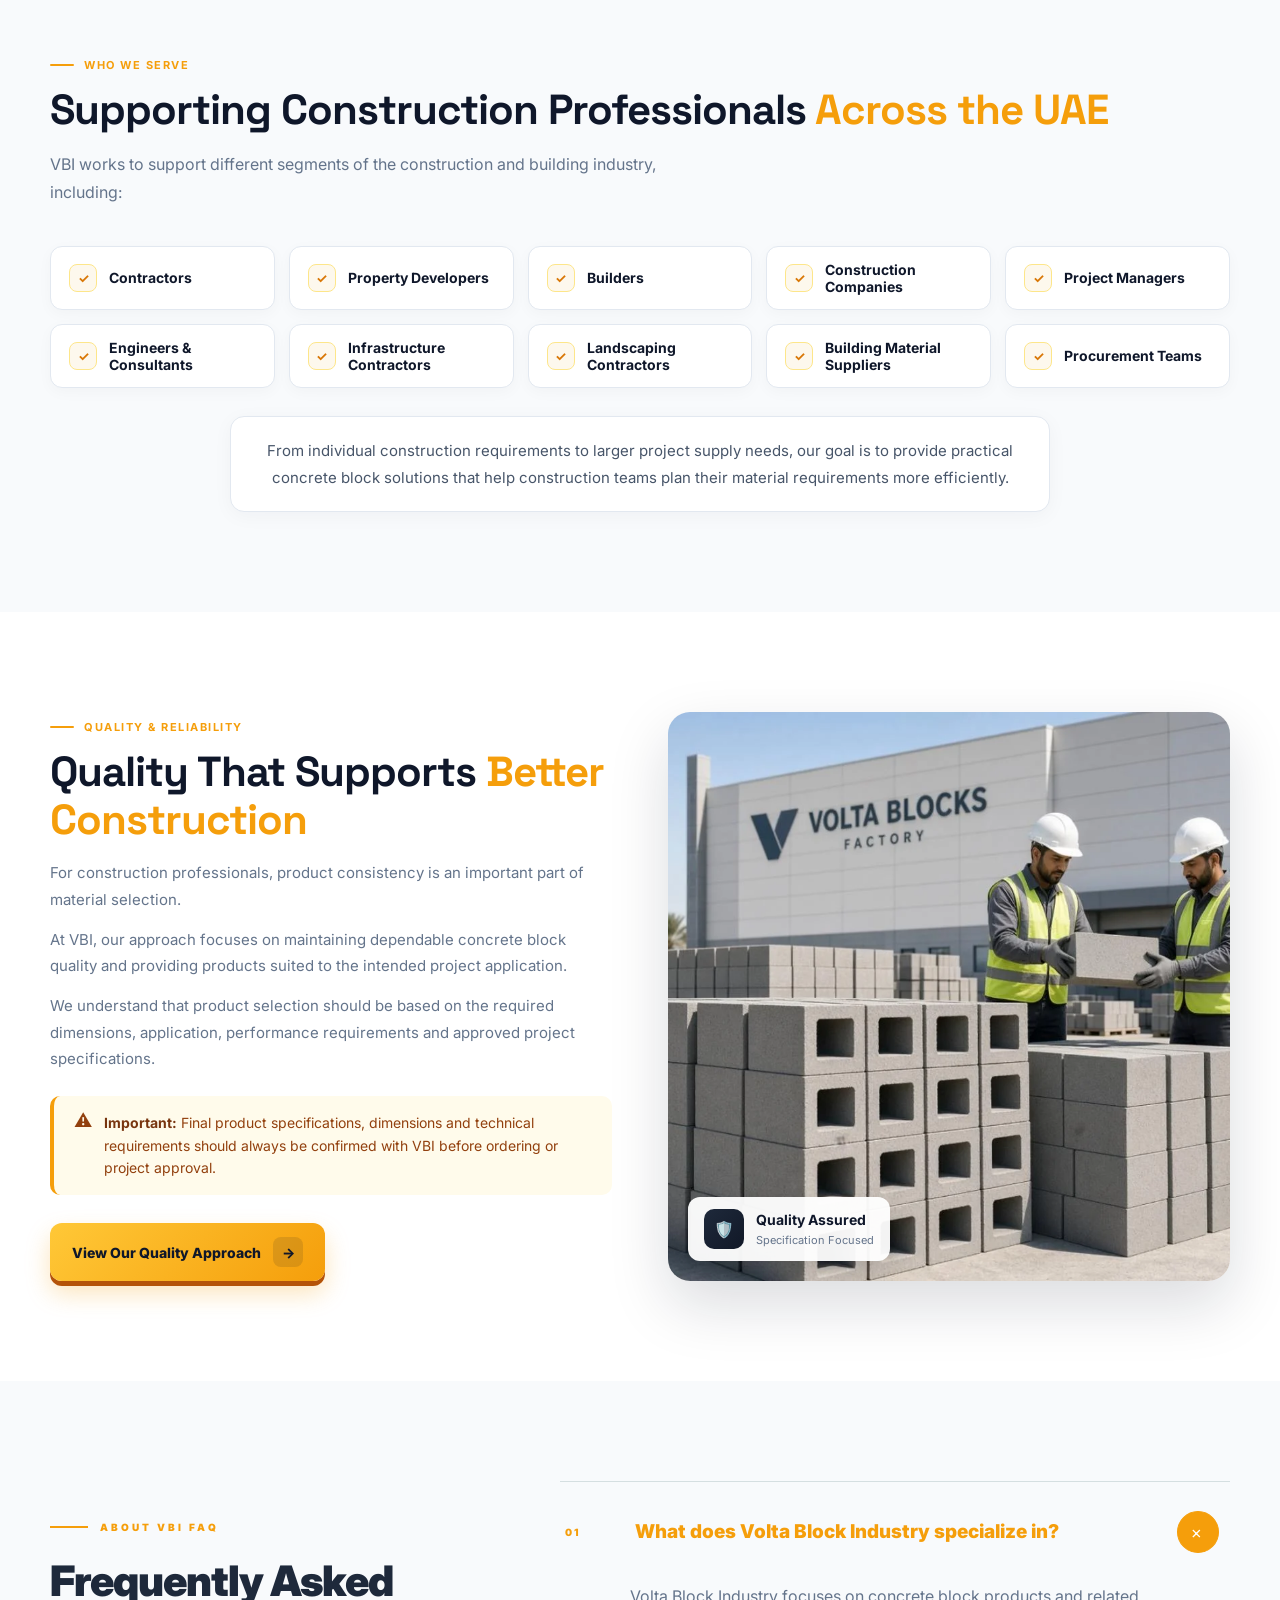
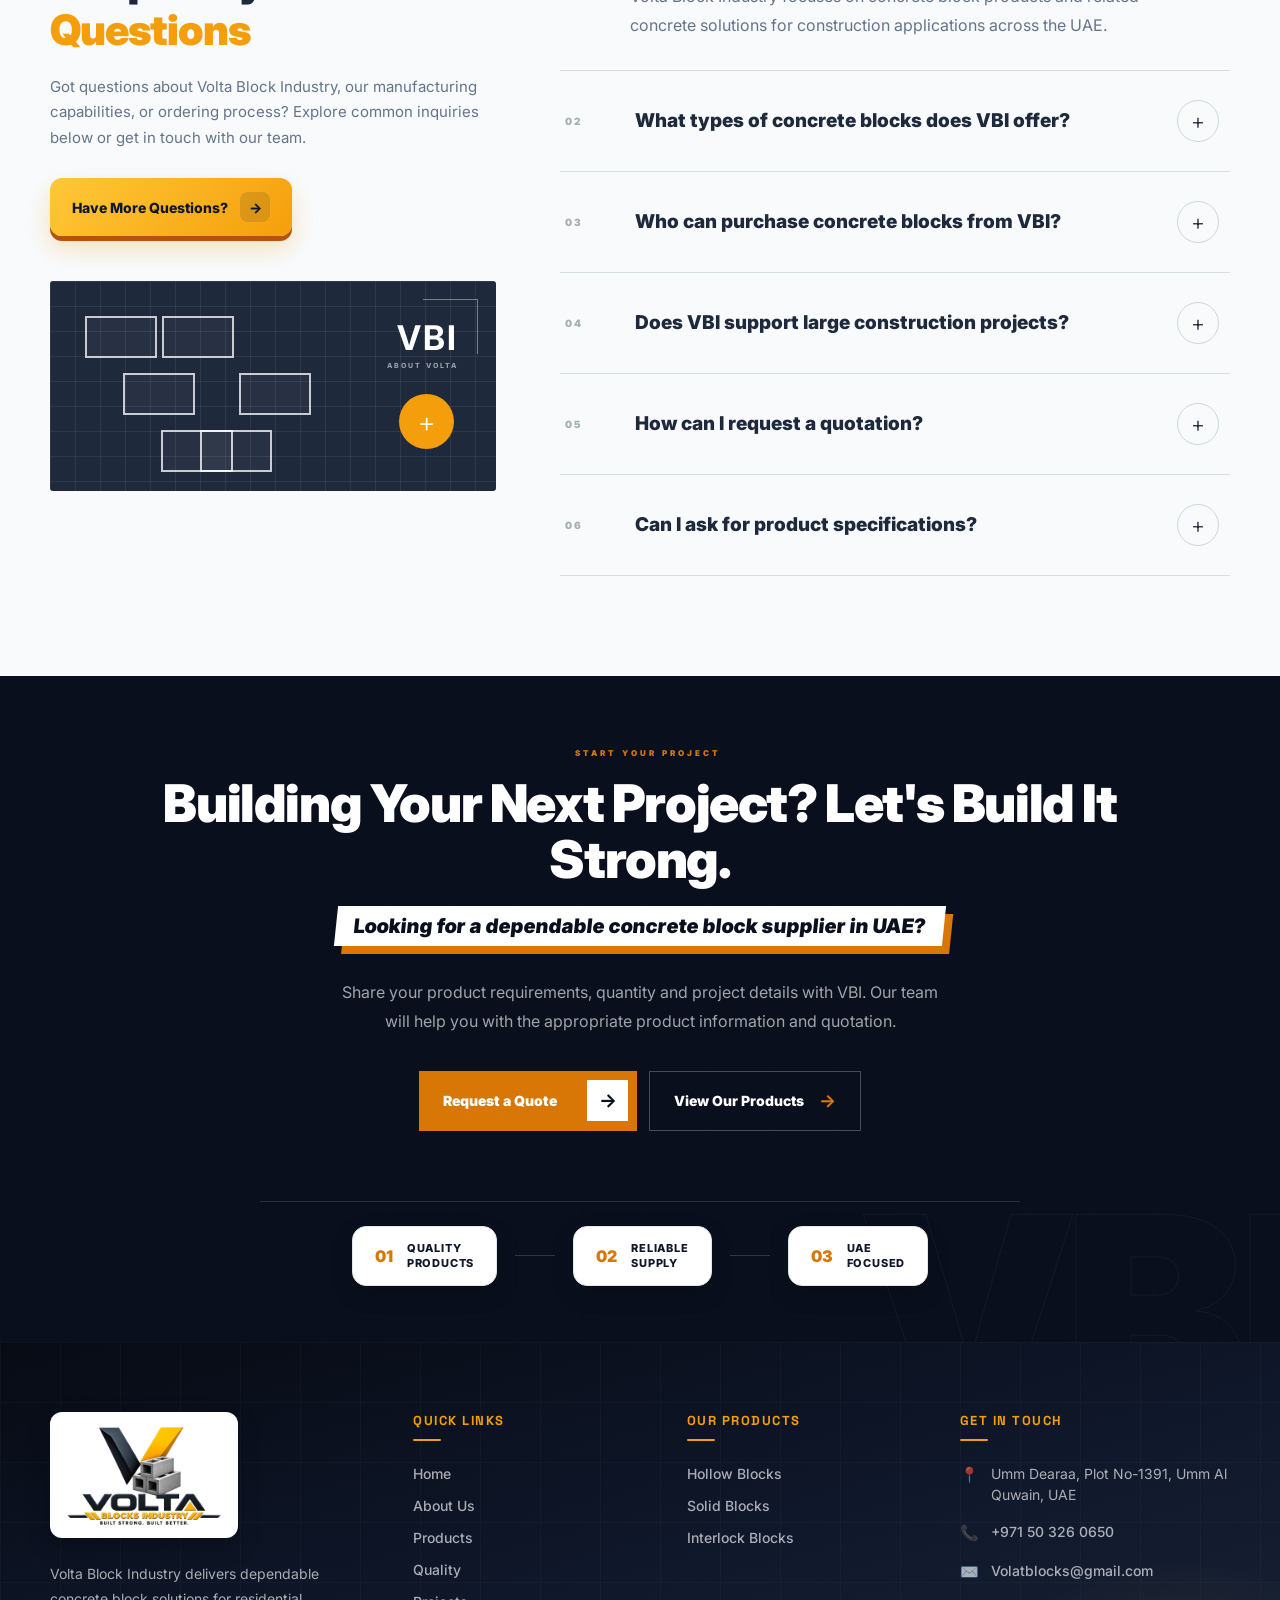
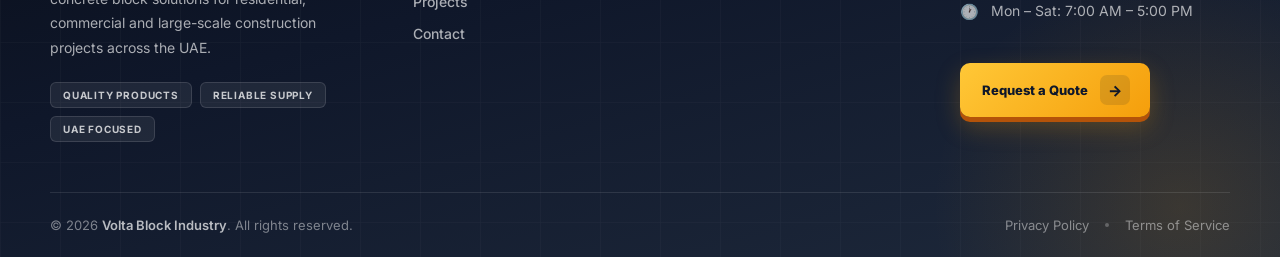
==== commit 33a59f84: "fix: update contact phone number across all pages" ====
--- a/about.html
+++ b/about.html
@@ -616,7 +616,7 @@
         <h4>Get in Touch</h4>
         <ul class="footer-contact-list">
           <li><span class="footer-icon">📍</span><span>Umm Dearaa, Plot No-1391, Umm Al Quwain, UAE</span></li>
-          <li><span class="footer-icon">📞</span><a href="tel:+971000000000">+971 00 000 0000</a></li>
+          <li><span class="footer-icon">📞</span><a href="tel:+971503260650">+971 50 326 0650</a></li>
           <li><span class="footer-icon">✉️</span><a href="mailto:Volatblocks@gmail.com">Volatblocks@gmail.com</a></li>
           <li><span class="footer-icon">🕐</span><span>Mon – Sat: 7:00 AM – 5:00 PM</span></li>
         </ul>
--- a/assets/css/main.css
+++ b/assets/css/main.css
@@ -6540,7 +6540,8 @@
    TYPE
 ========================================= */
 
-.spec-type {
+.spec-type,
+.spec-type.spec-custom {
 
     display: inline-flex;
 
@@ -6555,12 +6556,15 @@
 
     border-radius: 7px;
 
-    background:
-        rgba(255,255,255,.12);
-
-    color: #ffffff;
-
-    font-size: 12px;
+    background: rgba(255, 255, 255, 0.16);
+
+    border: 1px solid rgba(255, 255, 255, 0.45);
+
+    color: #ffffff !important;
+
+    -webkit-text-fill-color: #ffffff;
+
+    font-size: 13px;
 
     font-weight: 800;
 
